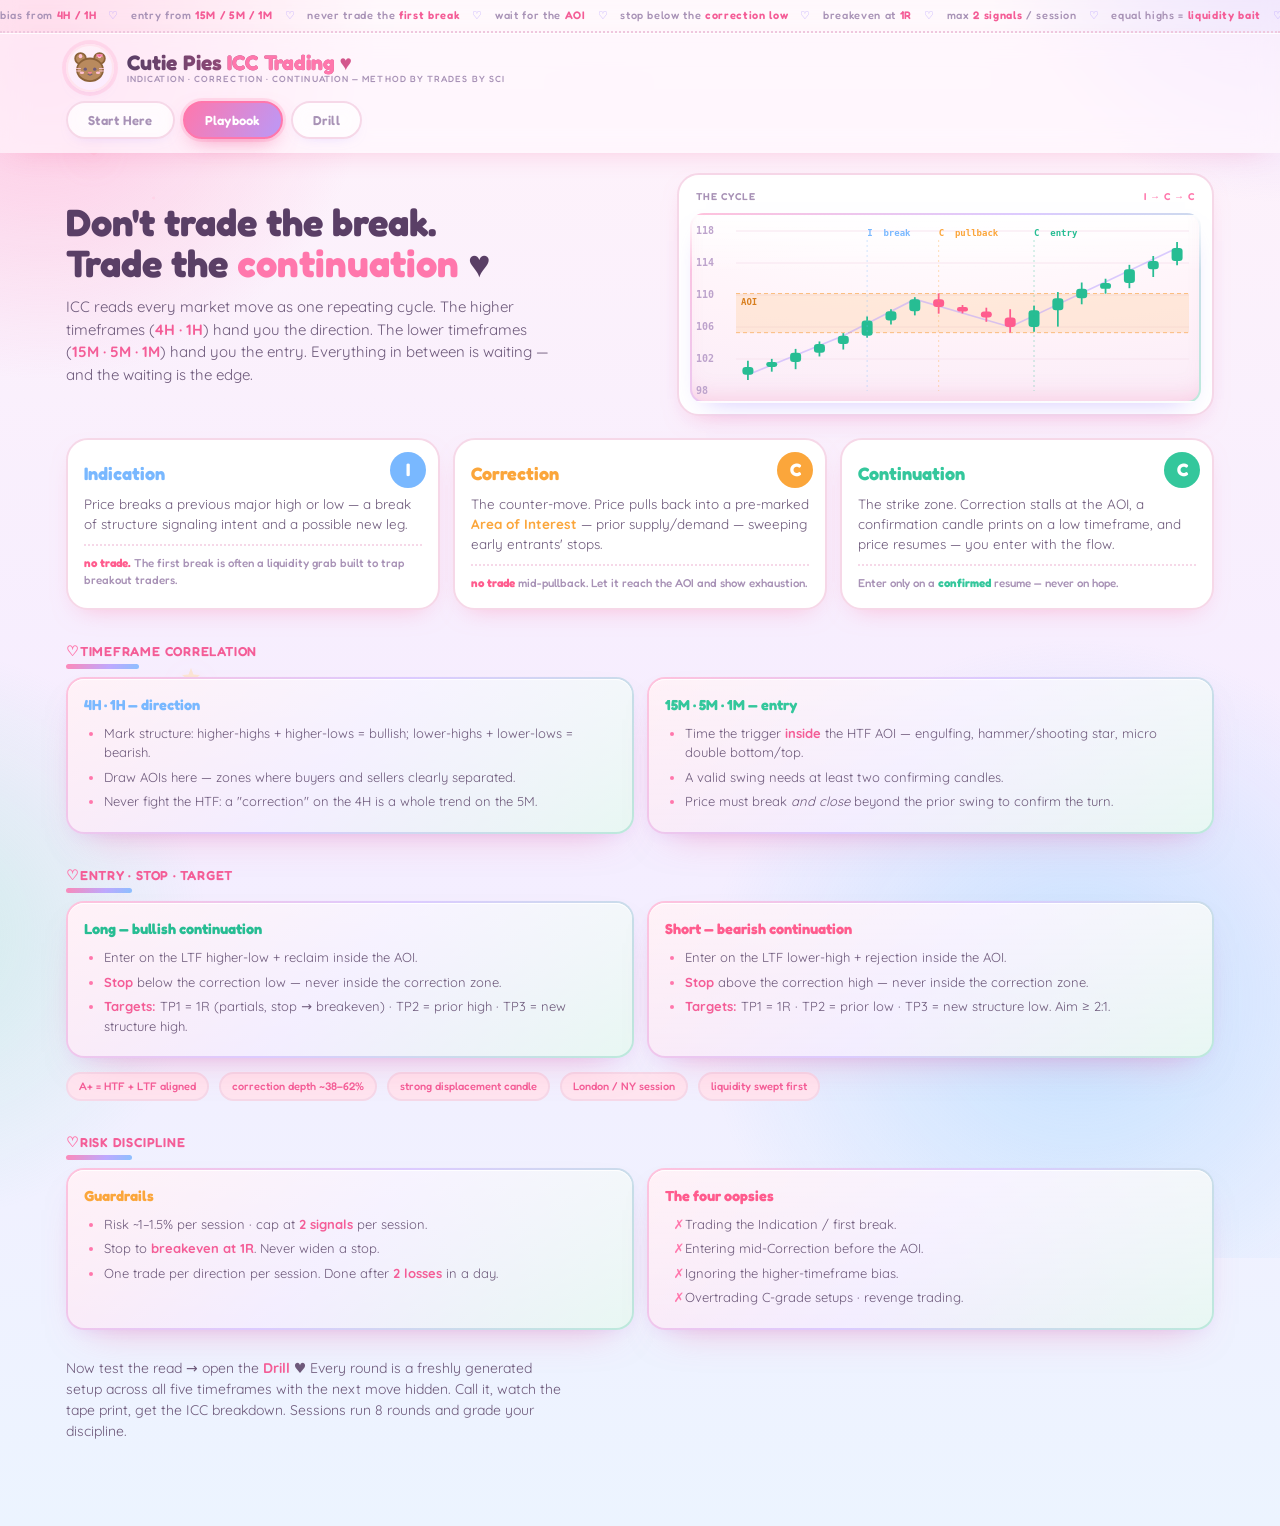
==== index.html @ 1b7bcd39 "Add Cutie Pies ICC Trading interactive guide Standalone single-page ICC (Indication / Correction / C" ====
<!DOCTYPE html>
<html lang="en">
<head>
<meta charset="UTF-8" />
<meta name="viewport" content="width=device-width, initial-scale=1.0, viewport-fit=cover" />
<title>Cutie Pies ICC Trading &hearts; Indication &middot; Correction &middot; Continuation</title>
<link rel="preconnect" href="https://fonts.googleapis.com">
<link rel="preconnect" href="https://fonts.gstatic.com" crossorigin>
<link href="https://fonts.googleapis.com/css2?family=Fredoka:wght@400;500;600;700&family=Quicksand:wght@400;500;600;700&display=swap" rel="stylesheet">
<style>
  :root{
    --pink:#FF77AC; --pink-deep:#F45D97; --pink-soft:#FFE4EF;
    --lav:#B49CFF; --lav-soft:#EDE7FF;
    --mint:#34C79C; --mint-soft:#DDF6EE;
    --sky:#79B8FF; --sky-soft:#E2F0FF;
    --lemon:#FFD45E;
    --bull:#27BD93; --bull-soft:#DCF6EE;
    --bear:#FF5C8E; --bear-soft:#FFE1EC;
    --amber:#FBA63B;
    --head:#5A3F66; --ink:#6E5A7B; --muted:#A892B6; --faint:#D9C7E4;
    --card:#FFFFFF; --line:#F6D8E8; --line-2:#EFC9DF;
    --bg:#FFF4F9;
    --shadow:0 10px 26px -14px rgba(255,120,170,.55);
    --shadow-sm:0 5px 14px -10px rgba(180,156,255,.6);
  }
  *{box-sizing:border-box;-webkit-tap-highlight-color:transparent}
  html,body{margin:0;padding:0}
  body{
    font-family:"Quicksand",system-ui,sans-serif;line-height:1.5;color:var(--ink);
    -webkit-font-smoothing:antialiased;padding-bottom:env(safe-area-inset-bottom);
    background:
      radial-gradient(1100px 600px at 12% -8%, #FFE7F2 0%, transparent 55%),
      radial-gradient(900px 540px at 95% 4%, #ECE6FF 0%, transparent 52%),
      linear-gradient(180deg,#FFF6FB 0%, #FBF2FF 100%);
    background-attachment:fixed;min-height:100vh;
  }
  .disp{font-family:"Fredoka","Quicksand",sans-serif}

  /* floating cute background bits */
  .deco{position:fixed;inset:0;pointer-events:none;z-index:0;overflow:hidden}
  .deco svg{position:absolute;opacity:.5}

  /* ============ TICKER ============ */
  .ticker{overflow:hidden;border-bottom:2px dotted var(--line-2);background:rgba(255,255,255,.55);
    font-family:"Fredoka";font-weight:500;font-size:11px;letter-spacing:.06em;color:var(--muted);
    white-space:nowrap;position:relative;z-index:5}
  .ticker .reel{display:inline-block;padding:7px 0;animation:reel 40s linear infinite}
  .ticker b{color:var(--pink-deep);font-weight:600}
  .ticker i{font-style:normal;color:var(--lav);margin:0 12px}
  @keyframes reel{from{transform:translateX(0)}to{transform:translateX(-50%)}}

  /* ============ HEADER ============ */
  header{position:sticky;top:0;z-index:30;background:rgba(255,250,253,.86);backdrop-filter:blur(10px);border-bottom:2px solid var(--line)}
  .bar{display:flex;align-items:center;gap:13px;padding:11px 16px 9px;max-width:1180px;margin:0 auto}
  .mark{width:48px;height:48px;flex:0 0 auto;border-radius:50%;background:linear-gradient(160deg,#FFF1F7,#FBEBFF);
    border:2px solid var(--pink-soft);display:grid;place-items:center;box-shadow:var(--shadow-sm)}
  .mark svg{width:38px;height:38px;display:block}
  .brand{line-height:1.06;min-width:0}
  .brand .name{font-family:"Fredoka";font-weight:700;font-size:21px;letter-spacing:.005em;white-space:nowrap;color:var(--head)}
  .brand .name span{color:var(--pink)}
  .brand .sub{font-family:"Fredoka";font-weight:500;font-size:9px;letter-spacing:.12em;color:var(--muted);text-transform:uppercase}
  .spacer{flex:1}
  .stats{display:flex;gap:7px}
  .stats[hidden]{display:none}
  .stat{border:2px solid var(--line);background:#fff;border-radius:14px;padding:5px 11px;text-align:center;min-width:52px;box-shadow:var(--shadow-sm)}
  .stat .v{font-family:"Fredoka";font-weight:700;font-size:15px;line-height:1.05;color:var(--head)}
  .stat .l{font-family:"Fredoka";font-weight:500;font-size:8px;letter-spacing:.12em;color:var(--muted);text-transform:uppercase}
  .stat.acc .v{color:var(--mint)} .stat.streak .v{color:var(--pink)}

  .tabs{display:flex;gap:8px;padding:0 16px 12px;max-width:1180px;margin:0 auto;position:relative;z-index:5}
  .tab{font-family:"Fredoka";font-weight:600;font-size:13px;letter-spacing:.02em;color:var(--muted);
    background:#fff;border:2px solid var(--line);padding:9px 20px;border-radius:999px;cursor:pointer;transition:.15s;box-shadow:var(--shadow-sm)}
  .tab[aria-selected="true"]{color:#fff;background:linear-gradient(160deg,var(--pink),var(--pink-deep));border-color:var(--pink);box-shadow:var(--shadow)}
  .tab:hover:not([aria-selected="true"]){border-color:var(--pink);color:var(--pink-deep);transform:translateY(-1px)}

  main{max-width:1180px;margin:0 auto;padding:20px 16px 70px;position:relative;z-index:5}
  .view[hidden]{display:none}

  /* ============ PLAYBOOK ============ */
  .hero{display:grid;grid-template-columns:1.05fr .95fr;gap:18px;align-items:center;margin-bottom:8px}
  .hero h1{font-family:"Fredoka";font-weight:700;font-size:clamp(25px,4.4vw,38px);line-height:1.08;margin:0 0 12px;color:var(--head)}
  .hero h1 em{font-style:normal;color:var(--pink)}
  .hero p{margin:0;font-size:15px;color:var(--ink);max-width:54ch}
  .hero p b{color:var(--pink-deep);font-weight:700}
  .schx{background:#fff;border:2px solid var(--line);border-radius:22px;padding:11px;box-shadow:var(--shadow)}
  .schx .cap{font-family:"Fredoka";font-weight:600;font-size:10px;letter-spacing:.1em;color:var(--muted);text-transform:uppercase;padding:3px 6px 9px;display:flex;justify-content:space-between}
  .schx .cap span:last-child{color:var(--pink)}
  #schemaCanvas{width:100%;height:190px;display:block;border-radius:14px}

  .phasegrid{display:grid;grid-template-columns:repeat(3,1fr);gap:13px;margin:22px 0}
  .pcard{background:#fff;border:2px solid var(--line);border-radius:22px;padding:18px 16px 15px;position:relative;box-shadow:var(--shadow);overflow:hidden}
  .pcard .bub{position:absolute;right:12px;top:12px;width:36px;height:36px;border-radius:50%;display:grid;place-items:center;font-family:"Fredoka";font-weight:700;font-size:18px;color:#fff}
  .pcard.i .bub{background:var(--sky)} .pcard.c .bub{background:var(--amber)} .pcard.k .bub{background:var(--mint)}
  .pcard h3{font-family:"Fredoka";font-weight:700;margin:2px 0 7px;font-size:18px}
  .pcard.i h3{color:var(--sky)} .pcard.c h3{color:var(--amber)} .pcard.k h3{color:var(--mint)}
  .pcard p{margin:0;font-size:13.5px}
  .pcard .no{margin-top:10px;font-family:"Fredoka";font-weight:500;font-size:11.5px;color:var(--muted);border-top:2px dotted var(--line);padding-top:9px}
  .pcard .no b{color:var(--bear);font-weight:700}

  section.block{margin:28px 0}
  section.block>h2{font-family:"Fredoka";font-weight:600;font-size:13px;letter-spacing:.06em;text-transform:uppercase;color:var(--pink-deep);margin:0 0 13px;display:flex;align-items:center;gap:11px}
  section.block>h2::before{content:"\2661";color:var(--pink);font-size:14px}
  section.block>h2::after{content:"";flex:1;height:2px;background:repeating-linear-gradient(90deg,var(--line) 0 7px,transparent 7px 13px)}
  .grid2{display:grid;grid-template-columns:1fr 1fr;gap:13px}
  .rule{background:#fff;border:2px solid var(--line);border-radius:18px;padding:15px 16px;box-shadow:var(--shadow-sm)}
  .rule h4{margin:0 0 8px;font-size:14.5px;font-family:"Fredoka";font-weight:700}
  .rule ul{margin:0;padding-left:20px}
  .rule li{font-size:13px;margin:5px 0}
  .rule li::marker{color:var(--pink)}
  .rule li b{color:var(--pink-deep);font-weight:700}
  .rule.bull h4{color:var(--bull)} .rule.bear h4{color:var(--bear)}
  .rule.miss li::marker{content:"\2717 "}
  .pill{display:inline-block;font-family:"Fredoka";font-weight:500;font-size:11px;padding:4px 11px;border-radius:999px;border:2px solid var(--line);background:var(--pink-soft);color:var(--pink-deep);margin:4px 6px 0 0}
  .gocta{margin-top:8px;font-size:14px;color:var(--ink);max-width:62ch}
  .gocta b{color:var(--pink-deep);font-weight:700}

  /* ============ DRILL ============ */
  .drillhead{display:flex;flex-wrap:wrap;align-items:flex-end;gap:8px 18px;margin-bottom:13px}
  .drillhead .qn{font-family:"Fredoka";font-weight:500;font-size:11px;letter-spacing:.08em;color:var(--muted)}
  .drillhead .qn b{color:var(--pink);font-weight:700}
  .drillhead h2{font-family:"Fredoka";font-weight:700;font-size:23px;margin:3px 0 0;color:var(--head)}
  .drillhead .inst{font-size:13.5px;color:var(--ink);max-width:62ch}

  .focuswrap{background:#fff;border:2px solid var(--line);border-radius:22px;padding:11px 11px 7px;position:relative;box-shadow:var(--shadow)}
  .focusbar{display:flex;align-items:center;gap:10px;padding:2px 6px 9px}
  .focusbar .tf{font-family:"Fredoka";font-weight:700;font-size:16px;color:var(--pink)}
  .focusbar .role{font-family:"Fredoka";font-weight:500;font-size:10px;letter-spacing:.08em;color:var(--muted);text-transform:uppercase}
  .focusbar .legend{margin-left:auto;display:flex;gap:12px;font-family:"Fredoka";font-weight:500;font-size:10px;color:var(--muted)}
  .focusbar .legend span{display:inline-flex;align-items:center;gap:5px}
  .swatch{width:10px;height:10px;border-radius:50%}
  canvas{display:block;width:100%;border-radius:14px;touch-action:manipulation}
  #focusCanvas{height:310px}

  .tfstrip{display:flex;gap:9px;margin:13px 0 4px;overflow-x:auto;padding-bottom:6px;-webkit-overflow-scrolling:touch}
  .thumb{flex:0 0 auto;width:148px;background:#fff;border:2px solid var(--line);border-radius:16px;padding:8px;cursor:pointer;transition:.15s;box-shadow:var(--shadow-sm)}
  .thumb[aria-current="true"]{border-color:var(--pink);box-shadow:var(--shadow);transform:translateY(-2px)}
  .thumb .tlab{display:flex;justify-content:space-between;align-items:baseline;margin-bottom:5px}
  .thumb .tlab .t{font-family:"Fredoka";font-weight:700;font-size:12px}
  .thumb .tlab .r{font-family:"Fredoka";font-weight:500;font-size:8.5px;letter-spacing:.06em;color:var(--muted);text-transform:uppercase}
  .thumb canvas{height:66px;border-radius:10px}
  .thumb.htf .t{color:var(--sky)} .thumb.ltf .t{color:var(--mint)} .thumb.entry .t{color:var(--pink)}

  .ask{margin-top:17px;text-align:center}
  .ask .q{font-family:"Fredoka";font-weight:700;font-size:17px;margin-bottom:12px;color:var(--head)}
  .choices{display:grid;grid-template-columns:repeat(3,1fr);gap:11px;max-width:580px;margin:0 auto}
  .choice{font-family:"Fredoka";font-weight:700;font-size:16px;letter-spacing:.01em;
    padding:16px 8px 13px;border-radius:20px;cursor:pointer;border:2.5px solid var(--line);background:#fff;color:var(--head);transition:.15s;box-shadow:var(--shadow-sm)}
  .choice .sub{display:block;font-family:"Fredoka";font-weight:500;font-size:9.5px;letter-spacing:.04em;color:var(--muted);margin-top:5px;text-transform:uppercase}
  .choice[data-k="buy"]:hover{border-color:var(--bull);color:var(--bull);transform:translateY(-2px)}
  .choice[data-k="sell"]:hover{border-color:var(--bear);color:var(--bear);transform:translateY(-2px)}
  .choice[data-k="wait"]:hover{border-color:var(--lav);color:var(--lav);transform:translateY(-2px)}
  .choice:disabled{cursor:default;opacity:.55;transform:none;box-shadow:none}
  .choice.correct{border-color:var(--bull);background:var(--bull-soft);color:var(--bull);opacity:1}
  .choice.wrong{border-color:var(--bear);background:var(--bear-soft);color:var(--bear);opacity:1}

  /* ============ REVEAL ============ */
  .reveal{margin-top:17px;border:2px solid var(--line);border-radius:22px;overflow:hidden;background:#fff;box-shadow:var(--shadow)}
  .reveal[hidden]{display:none}
  .verdict{display:flex;align-items:center;gap:11px;padding:14px 17px;border-bottom:2px dotted var(--line)}
  .verdict .dot{font-size:18px;line-height:1}
  .verdict.win{background:var(--bull-soft)} .verdict.lose{background:var(--bear-soft)}
  .verdict .vt{font-family:"Fredoka";font-weight:700;font-size:16px;color:var(--head)}
  .verdict.win .vt{color:#1c8f6e} .verdict.lose .vt{color:var(--bear)}
  .verdict .vt small{font-family:"Quicksand";font-weight:600;font-size:11px;color:var(--muted);margin-left:8px}
  .breakdown{padding:15px 17px}
  .phases{display:grid;grid-template-columns:repeat(3,1fr);gap:11px;margin-bottom:13px}
  .ph{background:var(--bg);border:2px solid var(--line);border-radius:16px;padding:12px 13px}
  .ph .h{font-family:"Fredoka";font-weight:600;font-size:10px;letter-spacing:.08em;text-transform:uppercase;margin-bottom:5px}
  .ph.i{background:var(--sky-soft)} .ph.i .h{color:var(--sky)}
  .ph.c{background:#FFF3DF} .ph.c .h{color:var(--amber)}
  .ph.k{background:var(--mint-soft)} .ph.k .h{color:var(--mint)}
  .ph p{margin:0;font-size:12.5px;color:var(--ink)}
  .trade{display:flex;flex-wrap:wrap;gap:8px;margin-bottom:13px}
  .chip{font-family:"Fredoka";font-weight:600;font-size:11.5px;border:2px solid var(--line);border-radius:999px;padding:6px 12px;background:#fff}
  .chip .l{color:var(--muted);margin-right:7px;font-weight:500}
  .chip.buy{border-color:var(--bull);color:var(--bull)} .chip.sell{border-color:var(--bear);color:var(--bear)} .chip.wait{border-color:var(--lav);color:var(--lav)}
  .lesson{background:linear-gradient(160deg,var(--pink-soft),var(--lav-soft));border:2px solid var(--line);border-radius:16px;padding:13px 15px;font-size:13.5px;color:var(--ink)}
  .lesson b{color:var(--pink-deep);font-weight:700}
  .nav{display:flex;justify-content:space-between;align-items:center;gap:10px;padding:14px 17px;border-top:2px dotted var(--line)}
  .nav .prog{font-family:"Fredoka";font-weight:500;font-size:11.5px;color:var(--muted)}
  .btn{font-family:"Fredoka";font-weight:700;font-size:14.5px;border-radius:999px;padding:12px 24px;cursor:pointer;border:2px solid var(--pink);background:linear-gradient(160deg,var(--pink),var(--pink-deep));color:#fff;transition:.15s;box-shadow:var(--shadow)}
  .btn:hover{filter:brightness(1.05);transform:translateY(-1px)}

  /* results */
  .grade{display:flex;align-items:center;gap:18px;padding:8px 0 14px}
  .grade .g{font-family:"Fredoka";font-weight:700;font-size:58px;line-height:1;color:var(--pink);width:96px;height:96px;border-radius:28px;display:grid;place-items:center;background:linear-gradient(160deg,var(--pink-soft),var(--lav-soft));border:3px solid var(--line);flex:0 0 auto}
  .grade .gd{font-size:13.5px;color:var(--ink);max-width:52ch}
  .faults{display:grid;grid-template-columns:repeat(3,1fr);gap:11px;margin-bottom:13px}
  .fault{background:var(--bg);border:2px solid var(--line);border-radius:16px;padding:12px;text-align:center}
  .fault .n{font-family:"Fredoka";font-weight:700;font-size:22px}
  .fault .t{font-family:"Fredoka";font-weight:500;font-size:9px;letter-spacing:.06em;color:var(--muted);text-transform:uppercase;margin-top:3px}
  .fault.trap .n{color:var(--bear)} .fault.hes .n{color:var(--amber)} .fault.side .n{color:var(--sky)}

  .disclaimer{margin-top:28px;font-size:11px;color:var(--muted);line-height:1.65;border-top:2px dotted var(--line);padding-top:15px}
  .disclaimer b{color:var(--pink-deep)}

  @media (max-width:780px){
    .hero{grid-template-columns:1fr}
    .phasegrid,.grid2,.phases{grid-template-columns:1fr}
    .faults{grid-template-columns:repeat(3,1fr)}
    #focusCanvas{height:250px}
    .brand .name{font-size:18px}
    .mark{width:42px;height:42px}.mark svg{width:32px;height:32px}
  }
  @media (prefers-reduced-motion:reduce){*{transition:none!important;animation:none!important}}

  /* ===================== BEGINNER GUIDE (added — additive only) ===================== */
  .bg-intro{font-size:15px;color:var(--ink);max-width:62ch;margin:0 0 14px}
  .bg-intro b{color:var(--pink-deep);font-weight:700}
  .bg-anat{background:#fff;border:2px solid var(--line);border-radius:22px;padding:16px;box-shadow:var(--shadow);display:grid;grid-template-columns:190px 1fr;gap:18px;align-items:center}
  .bg-anat svg{width:100%;max-width:190px;height:auto;display:block}
  .bg-anat .lg p{margin:0 0 9px;font-size:13.5px;color:var(--ink)}
  .bg-anat .lg p b{color:var(--pink-deep);font-weight:700}
  .bg-key{display:flex;flex-wrap:wrap;gap:10px;margin-top:4px}
  .bg-key span{display:inline-flex;align-items:center;gap:7px;font-family:"Fredoka",sans-serif;font-weight:500;font-size:12px;color:var(--ink);background:var(--bg);border:2px solid var(--line);border-radius:999px;padding:5px 12px}
  .bg-key i{width:13px;height:13px;border-radius:4px;display:inline-block}
  .bg-demos{display:grid;grid-template-columns:1fr 1fr;gap:13px}
  .bg-demo{background:#fff;border:2px solid var(--line);border-radius:22px;padding:15px;box-shadow:var(--shadow);display:flex;flex-direction:column}
  .bg-demo .dt{font-family:"Fredoka",sans-serif;font-weight:700;font-size:15px;color:var(--head);margin:0 0 4px;display:flex;align-items:center;gap:9px}
  .bg-demo .dt .tagnum{font-family:"Fredoka",sans-serif;font-weight:700;font-size:11px;color:#fff;background:var(--lav);border-radius:999px;padding:3px 11px;letter-spacing:.02em}
  .bg-demo .dd{font-size:12.5px;color:var(--muted);margin:0 0 11px}
  .bg-demo canvas{height:172px;border-radius:14px}
  #bgAoiCanvas{height:320px}
  .bg-btn.on{border-color:var(--pink);background:linear-gradient(160deg,var(--pink),var(--pink-deep));color:#fff}
  .bg-readout{display:flex;align-items:center;justify-content:center;gap:8px;margin:11px 0 2px;min-height:26px;font-family:"Fredoka",sans-serif;font-weight:700;font-size:14px;text-align:center}
  .bg-readout.bull{color:var(--bull)} .bg-readout.bear{color:var(--bear)} .bg-readout.neutral{color:var(--muted)}
  .bg-controls{display:flex;gap:9px;justify-content:center;flex-wrap:wrap;margin-top:auto;padding-top:11px}
  .bg-btn{font-family:"Fredoka",sans-serif;font-weight:700;font-size:13px;border-radius:999px;padding:10px 16px;cursor:pointer;border:2px solid var(--line);background:#fff;color:var(--head);transition:.15s;box-shadow:var(--shadow-sm)}
  .bg-btn:hover{transform:translateY(-1px)}
  .bg-btn.bull{border-color:var(--bull);color:var(--bull)} .bg-btn.bull:hover{background:var(--bull-soft)}
  .bg-btn.bear{border-color:var(--bear);color:var(--bear)} .bg-btn.bear:hover{background:var(--bear-soft)}
  .bg-btn.ghost{border-color:var(--lav);color:var(--lav)} .bg-btn.ghost:hover{background:var(--lav-soft)}
  .bg-fb{text-align:center;font-family:"Fredoka",sans-serif;font-weight:600;font-size:12.5px;min-height:18px;margin-top:9px;color:var(--muted)}
  .bg-fb.ok{color:var(--bull)} .bg-fb.no{color:var(--bear)}
  .bg-quizscore{font-family:"Fredoka",sans-serif;font-weight:700;font-size:12px;color:var(--pink-deep);text-align:center;margin-top:4px}
  @media (max-width:780px){
    .bg-anat{grid-template-columns:1fr}
    .bg-anat svg{margin:0 auto}
    .bg-demos,.bg-gloss,.bg-screen{grid-template-columns:1fr}
  }

  /* ----- dropdown visuals for sections 6 & 7 (added) ----- */
  .bg-droplist{display:flex;flex-direction:column;gap:10px}
  .bg-glossgrid{display:grid;grid-template-columns:1fr 1fr;gap:10px;align-items:start}
  .bg-drop{background:#fff;border:2px solid var(--line);border-radius:16px;box-shadow:var(--shadow-sm);overflow:hidden}
  .bg-drop summary{list-style:none;cursor:pointer;padding:12px 14px;display:flex;align-items:center;gap:9px;font-family:"Fredoka",sans-serif;font-weight:700;font-size:13.5px;color:var(--head)}
  .bg-drop summary::-webkit-details-marker{display:none}
  .bg-drop summary .ic{font-size:16px;line-height:1}
  .bg-drop summary::after{content:"\2304";margin-left:auto;color:var(--pink);font-size:19px;line-height:1;font-weight:700;transition:transform .2s}
  .bg-drop[open] summary::after{transform:rotate(180deg)}
  .bg-drop summary:hover{color:var(--pink-deep)}
  .bg-drop .vis{padding:2px 14px 14px;border-top:2px dotted var(--line)}
  .bg-drop .vis svg{width:100%;max-width:330px;height:auto;display:block;margin:12px auto 9px}
  .bg-drop .vis p{margin:0;font-size:12.5px;color:var(--ink);text-align:center}
  @media (max-width:780px){.bg-glossgrid{grid-template-columns:1fr}}
  @media (max-width:540px){.brand .name{font-size:15px}}

  /* ----- hold-or-break + indicators + best badges (added) ----- */
  .bg-best{font-family:"Fredoka",sans-serif;font-weight:600;font-size:11px;color:var(--muted);text-align:center;margin-top:3px}
  .bg-best b{color:var(--pink-deep)}
  .bg-btn.hold{border-color:var(--bull);color:var(--bull)} .bg-btn.hold:hover{background:var(--bull-soft)}
  .bg-btn.brk{border-color:var(--bear);color:var(--bear)} .bg-btn.brk:hover{background:var(--bear-soft)}
  #bgHbCanvas{height:300px}
  .bg-ind{display:grid;grid-template-columns:1fr 1fr;gap:12px}
  .bg-indcard{background:#fff;border:2px solid var(--line);border-radius:18px;padding:14px;box-shadow:var(--shadow-sm)}
  .bg-indcard h4{margin:0 0 2px;font-family:"Fredoka",sans-serif;font-weight:700;font-size:15px}
  .bg-indcard svg{width:100%;max-width:340px;height:auto;display:block;margin:8px auto}
  .bg-indcard p{margin:0;font-size:12.5px;color:var(--ink)}
  .bg-indcard p b{color:var(--pink-deep)}
  .bg-note{background:linear-gradient(160deg,var(--amber-soft),#FFF3DF);border:2px solid var(--line);border-radius:14px;padding:11px 14px;font-size:13px;color:var(--ink);margin-top:12px}
  .bg-note b{color:var(--amber)}
  @media (max-width:780px){ .bg-ind{grid-template-columns:1fr} }

  /* ----- trade journal (added) ----- */
  .bg-journal{margin-top:8px}
  .jr-form{background:#fff;border:2px solid var(--line);border-radius:18px;padding:14px;box-shadow:var(--shadow-sm)}
  .jr-row{display:flex;gap:11px;flex-wrap:wrap;align-items:flex-end;margin-bottom:10px}
  .jr-form label,.jr-field{font-family:"Fredoka",sans-serif;font-weight:600;font-size:11.5px;color:var(--muted);display:flex;flex-direction:column;gap:4px}
  .jr-lbl{font-family:"Fredoka",sans-serif;font-weight:600;font-size:11.5px;color:var(--muted)}
  .jr-form input,.jr-form select,.jr-form textarea{font-family:"Quicksand",sans-serif;font-weight:600;font-size:13px;color:var(--ink);background:var(--pink-soft);border:2px solid var(--line);border-radius:10px;padding:7px 9px;outline:none}
  .jr-form input:focus,.jr-form select:focus,.jr-form textarea:focus{border-color:var(--pink)}
  .jr-form input[type=date]{min-width:135px}
  .jr-form textarea{width:100%;resize:vertical;box-sizing:border-box;min-height:42px}
  .jr-seg{display:inline-flex;gap:6px}
  .jr-seg button{font-family:"Fredoka",sans-serif;font-weight:600;font-size:12px;border:2px solid var(--line);background:#fff;color:var(--muted);border-radius:10px;padding:7px 11px;cursor:pointer}
  .jr-seg button.on{border-color:var(--pink);background:linear-gradient(160deg,var(--pink),var(--pink-deep));color:#fff}
  .jr-actions{display:flex;align-items:center;gap:13px;flex-wrap:wrap}
  .jr-summary{font-family:"Fredoka",sans-serif;font-weight:600;font-size:12px;color:var(--muted)}
  .jr-list{margin-top:12px;display:flex;flex-direction:column;gap:8px}
  .jr-empty{font-size:13px;color:var(--muted);text-align:center;padding:16px;background:var(--pink-soft);border-radius:12px}
  .jr-card{background:#fff;border:2px solid var(--line);border-radius:14px;padding:10px 12px;box-shadow:var(--shadow-sm)}
  .jr-head{display:flex;align-items:center;gap:7px;flex-wrap:wrap}
  .jr-asset{font-family:"Fredoka",sans-serif;font-weight:700;font-size:14px;color:var(--ink)}
  .jr-tag{font-family:"Fredoka",sans-serif;font-weight:700;font-size:10.5px;padding:2px 9px;border-radius:999px}
  .jr-tag.long{background:var(--bull-soft);color:#1c8f6e} .jr-tag.short{background:var(--bear-soft);color:#c43b66}
  .jr-tag.grade{background:var(--lav-soft);color:#6b54b0}
  .jr-tag.win{background:var(--bull-soft);color:#1c8f6e} .jr-tag.loss{background:var(--bear-soft);color:#c43b66} .jr-tag.be{background:#EEE7F5;color:#7d6aa3}
  .jr-date{margin-left:auto;font-size:11px;color:var(--muted);font-family:"Fredoka",sans-serif;font-weight:600}
  .jr-del{border:none;background:transparent;color:#C9B6D6;font-size:13px;cursor:pointer;padding:2px 5px;border-radius:6px;line-height:1}
  .jr-del:hover{color:var(--bear);background:var(--bear-soft)}
  .jr-notes{margin-top:7px;font-size:12.5px;color:var(--ink);white-space:pre-wrap;line-height:1.5}
  @media (max-width:560px){ .jr-date{margin-left:0} }

  /* ----- jump-nav + advanced group (added) ----- */
  #view-basics section.block{scroll-margin-top:78px}
  .bg-toc{position:sticky;top:8px;z-index:6;display:flex;gap:6px;overflow-x:auto;padding:8px;margin:4px 0 14px;background:rgba(255,248,252,0.92);backdrop-filter:blur(6px);border:2px solid var(--line);border-radius:14px;box-shadow:var(--shadow-sm);scrollbar-width:thin}
  .bg-toc a{flex:0 0 auto;font-family:"Fredoka",sans-serif;font-weight:600;font-size:11.5px;color:var(--muted);text-decoration:none;background:#fff;border:2px solid var(--line);border-radius:999px;padding:5px 11px;max-width:170px;white-space:nowrap;overflow:hidden;text-overflow:ellipsis}
  .bg-toc a:hover{border-color:var(--pink);color:var(--pink-deep)}
  .bg-adv{margin-top:14px;border:2px solid var(--line);border-radius:20px;background:linear-gradient(160deg,#FBF3FF,#FFF6FB);box-shadow:var(--shadow-sm);overflow:hidden}
  .bg-adv>summary{cursor:pointer;list-style:none;display:flex;align-items:center;gap:9px;flex-wrap:wrap;padding:14px 16px;font-family:"Fredoka",sans-serif;font-weight:700;font-size:14px;color:var(--head)}
  .bg-adv>summary::-webkit-details-marker{display:none}
  .bg-adv>summary::after{content:"\25BE";margin-left:auto;color:var(--muted);transition:transform .2s}
  .bg-adv[open]>summary::after{transform:rotate(180deg)}
  .advtag{font-size:10px;letter-spacing:.08em;background:linear-gradient(160deg,var(--lav),#9A7CF0);color:#fff;border-radius:999px;padding:3px 9px}
  .advhint{font-weight:500;font-size:11px;color:var(--muted)}
  .bg-adv>section.block{margin:0 12px 12px}

  /* ============================================================
     REVAMP · "candy sky terminal" — living aurora + frosted glass
     ============================================================ */
  :root{
    --grad-candy:linear-gradient(135deg,#FFC2DC 0%,#DCCBFF 48%,#BCE9DB 100%);
    --grad-hot:linear-gradient(120deg,#FF77AC,#B49CFF 60%,#79B8FF);
    --depth-pink:0 5px 0 -1px #E86BA0;
    --depth-lav:0 4px 0 -1px #E4D6F2;
  }
  html{background:linear-gradient(180deg,#FFF3FA 0%,#F5EDFF 52%,#ECF4FF 100%);min-height:100%}
  body{background:transparent}
  /* the aurora — slow, alive, behind everything */
  body::before{content:"";position:fixed;inset:-28vmax;z-index:-1;pointer-events:none;
    background:
      radial-gradient(42vmax 42vmax at 20% 25%, rgba(255,150,196,.50), transparent 62%),
      radial-gradient(38vmax 38vmax at 82% 16%, rgba(180,156,255,.46), transparent 62%),
      radial-gradient(46vmax 44vmax at 72% 84%, rgba(133,206,255,.42), transparent 64%),
      radial-gradient(36vmax 36vmax at 14% 80%, rgba(146,233,201,.36), transparent 62%);
    animation:aurora 48s ease-in-out infinite alternate}
  @keyframes aurora{
    0%{transform:translate(0,0) rotate(0deg) scale(1)}
    50%{transform:translate(3.5%,-2.5%) rotate(5deg) scale(1.07)}
    100%{transform:translate(-3.5%,2.5%) rotate(-4deg) scale(1.03)}}
  /* twinkling sugar-stars */
  body::after{content:"";position:fixed;inset:0;z-index:-1;pointer-events:none;opacity:.7;
    background:
      radial-gradient(3px 3px at 12% 22%, #FFD1E6 40%, transparent 60%),
      radial-gradient(2px 2px at 78% 14%, #D9CBFF 40%, transparent 60%),
      radial-gradient(3px 3px at 88% 66%, #BDEAF5 40%, transparent 60%),
      radial-gradient(2px 2px at 30% 76%, #FFE3B8 40%, transparent 60%),
      radial-gradient(2px 2px at 55% 38%, #FFC7DE 40%, transparent 60%),
      radial-gradient(3px 3px at 66% 90%, #CBEEDD 40%, transparent 60%);
    animation:twinkle 7s ease-in-out infinite alternate}
  @keyframes twinkle{from{opacity:.35}to{opacity:.85}}
  .deco svg{opacity:.6;filter:drop-shadow(0 8px 16px rgba(255,140,190,.35));animation:decoFloat 13s ease-in-out infinite}
  .deco svg:nth-of-type(2n){animation-duration:17s;animation-delay:-6s}
  .deco svg:nth-of-type(3n){animation-duration:22s;animation-delay:-11s}
  @keyframes decoFloat{0%,100%{transform:translateY(0) rotate(0deg)}50%{transform:translateY(-18px) rotate(5deg)}}

  /* header: floating glass bar + shine-swept brand + bobbing mascot */
  header{background:rgba(255,249,253,.66);backdrop-filter:blur(14px) saturate(1.3);
    border-bottom:2px solid transparent;
    box-shadow:0 1px 0 rgba(255,255,255,.85) inset, 0 10px 30px -18px rgba(244,93,151,.45)}
  .brand .name{background:linear-gradient(90deg,var(--head) 0%,var(--pink-deep) 32%,var(--lav) 55%,var(--head) 78%);
    background-size:230% 100%;-webkit-background-clip:text;background-clip:text;color:transparent;
    animation:shine 8s linear infinite}
  @keyframes shine{from{background-position:0% 0}to{background-position:230% 0}}
  .mark{animation:bob 3.8s ease-in-out infinite;box-shadow:0 0 0 4px rgba(255,180,213,.35),var(--shadow-sm)}
  .mark:hover{animation:wiggle .6s ease-in-out}
  @keyframes bob{0%,100%{transform:translateY(0)}50%{transform:translateY(-4px)}}
  @keyframes wiggle{0%,100%{transform:rotate(0)}25%{transform:rotate(-7deg)}75%{transform:rotate(7deg)}}
  .ticker{background:rgba(255,255,255,.42);backdrop-filter:blur(8px)}

  /* tabs: glass dock, glowing active pill */
  .tab{background:rgba(255,255,255,.6);backdrop-filter:blur(8px)}
  .tab[aria-selected="true"]{background:var(--grad-hot);background-size:200% 100%;
    animation:tabflow 6s ease-in-out infinite alternate;
    box-shadow:0 8px 22px -8px rgba(244,93,151,.7),0 0 0 3px rgba(255,197,222,.5)}
  @keyframes tabflow{from{background-position:0% 0}to{background-position:100% 0}}

  /* frosted-glass cards with gradient hairline borders */
  .bg-demo,.bg-drop,.bg-indcard,.jr-form,.jr-card,.bg-toc,.bg-adv,.rule{
    border:2px solid transparent;
    background:linear-gradient(rgba(255,255,255,.78),rgba(255,255,255,.66)) padding-box,var(--grad-candy) border-box;
    backdrop-filter:blur(12px) saturate(1.25);
    box-shadow:0 18px 40px -24px rgba(244,93,151,.5),0 6px 18px -12px rgba(180,156,255,.5),inset 0 1px 0 rgba(255,255,255,.9)}
  .bg-demo{transition:transform .25s,box-shadow .25s}
  .bg-demo:hover{transform:translateY(-3px);box-shadow:0 26px 52px -26px rgba(244,93,151,.6),0 10px 24px -14px rgba(180,156,255,.6),inset 0 1px 0 rgba(255,255,255,.95)}
  .bg-drop[open]{box-shadow:0 20px 44px -24px rgba(180,156,255,.65),inset 0 1px 0 rgba(255,255,255,.95)}
  .bg-adv{background:linear-gradient(rgba(252,246,255,.8),rgba(255,246,251,.7)) padding-box,linear-gradient(135deg,#CBB4FF,#FFB9D9) border-box}
  .bg-note{backdrop-filter:blur(8px)}

  /* chart canvases: glass console screens */
  canvas{border:2px solid transparent;border-radius:16px;
    background:
      linear-gradient(180deg,rgba(255,255,255,.95),rgba(255,255,255,0) 30%),
      radial-gradient(130% 100% at 50% 0%,#FFFEFF 0%,#FFF3F9 60%,#FBEDF8 100%) padding-box,
      var(--grad-candy) border-box;
    box-shadow:inset 0 -16px 28px -20px rgba(244,93,151,.35),0 12px 26px -16px rgba(180,156,255,.7)}

  /* candy 3-D buttons */
  .btn{box-shadow:var(--depth-pink),0 12px 22px -10px rgba(244,93,151,.6),inset 0 2px 0 rgba(255,255,255,.55);
    transition:transform .12s,box-shadow .12s,filter .15s}
  .btn:active{transform:translateY(4px);box-shadow:0 1px 0 -1px #E86BA0,0 4px 10px -6px rgba(244,93,151,.5),inset 0 2px 0 rgba(255,255,255,.55)}
  .bg-btn,.jr-seg button{background:linear-gradient(rgba(255,255,255,.92),rgba(255,255,255,.82)) padding-box,var(--grad-candy) border-box;
    border:2px solid transparent;
    box-shadow:var(--depth-lav),0 8px 16px -10px rgba(180,156,255,.55),inset 0 1px 0 rgba(255,255,255,.9);
    transition:transform .12s,box-shadow .12s,filter .15s}
  .bg-btn:hover,.jr-seg button:hover{transform:translateY(-1px);filter:saturate(1.15)}
  .bg-btn:active,.jr-seg button:active{transform:translateY(3px);box-shadow:0 1px 0 -1px #E4D6F2,inset 0 1px 0 rgba(255,255,255,.9)}
  .bg-btn.on,.jr-seg button.on{background:var(--grad-hot);background-size:180% 100%;border-color:transparent;color:#fff;
    box-shadow:0 5px 0 -1px #D4528B,0 10px 20px -10px rgba(244,93,151,.75)}

  /* live badge pulse on drill tags */
  .tagnum{background:var(--grad-hot);background-size:200% 100%;color:#fff;animation:tabflow 5s ease-in-out infinite alternate}
  .tagnum::before{content:"";display:inline-block;width:6px;height:6px;border-radius:50%;background:#fff;margin-right:6px;
    vertical-align:1px;animation:pulse 1.6s ease-in-out infinite}
  @keyframes pulse{0%,100%{opacity:1;transform:scale(1)}50%{opacity:.45;transform:scale(.72)}}

  /* feedback: pop + sparkle on correct, shake on miss */
  .bg-fb.ok{animation:pop .5s cubic-bezier(.2,1.5,.4,1)}
  .bg-fb.ok::after{content:" ✨"}
  .bg-fb.no{animation:shake .4s ease-in-out}
  @keyframes pop{0%{transform:scale(.86)}60%{transform:scale(1.05)}100%{transform:scale(1)}}
  @keyframes shake{0%,100%{transform:translateX(0)}25%{transform:translateX(-5px)}75%{transform:translateX(5px)}}

  /* section headings: candy underline */
  section.block>h2{position:relative;display:inline-block;padding-bottom:3px}
  section.block>h2::after{content:"";position:absolute;left:0;bottom:-5px;height:5px;width:38%;min-width:66px;
    border-radius:99px;background:var(--grad-hot);opacity:.85}

  /* candy scrollbars + focus ring */
  ::-webkit-scrollbar{height:8px;width:10px}
  ::-webkit-scrollbar-track{background:transparent}
  ::-webkit-scrollbar-thumb{background:linear-gradient(180deg,#FFB4D3,#C9B4F5);border-radius:99px;border:2px solid #FFF4F9}
  :focus-visible{outline:3px solid var(--sky);outline-offset:2px;border-radius:8px}

  /* respect reduced motion */
  @media (prefers-reduced-motion:reduce){
    body::before,body::after,.deco svg,.mark,.brand .name,.tab[aria-selected="true"],.tagnum,.tagnum::before,.bg-demo{animation:none !important;transition:none !important}
    .bg-demo:hover{transform:none}
  }
</style>
</head>
<body>

<div class="deco" aria-hidden="true">
  <svg style="left:6%;top:14%" width="34" height="34" viewBox="0 0 24 24"><path d="M12 21s-7-4.5-9.3-9C1 8.5 2.5 5 6 5c2 0 3.2 1.2 4 2.3C10.8 6.2 12 5 14 5c3.5 0 5 3.5 3.3 7C19 16.5 12 21 12 21z" fill="#FFC2D9"/></svg>
  <svg style="left:88%;top:22%" width="26" height="26" viewBox="0 0 24 24"><path d="M12 2l2.5 6.5L21 9l-5 4 1.7 7L12 16.5 6.3 20 8 13 3 9l6.5-.5z" fill="#D7C7FF"/></svg>
  <svg style="left:80%;top:62%" width="30" height="30" viewBox="0 0 24 24"><path d="M12 21s-7-4.5-9.3-9C1 8.5 2.5 5 6 5c2 0 3.2 1.2 4 2.3C10.8 6.2 12 5 14 5c3.5 0 5 3.5 3.3 7C19 16.5 12 21 12 21z" fill="#C9EAD9"/></svg>
  <svg style="left:14%;top:74%" width="24" height="24" viewBox="0 0 24 24"><path d="M12 2l2.5 6.5L21 9l-5 4 1.7 7L12 16.5 6.3 20 8 13 3 9l6.5-.5z" fill="#FFE0B8"/></svg>
  <svg style="left:46%;top:8%" width="20" height="20" viewBox="0 0 24 24"><circle cx="12" cy="12" r="5" fill="#FFD7E8"/></svg>
</div>

<div class="ticker" aria-hidden="true"><div class="reel" id="reel"></div></div>

<header>
  <div class="bar">
    <div class="mark">
      <!-- original kawaii cat mascot (not a trademarked character) -->
      <svg viewBox="0 0 64 64" aria-hidden="true">
        <circle cx="16" cy="16" r="9" fill="#B98A5E" stroke="#8C6239" stroke-width="3"/>
        <circle cx="48" cy="16" r="9" fill="#B98A5E" stroke="#8C6239" stroke-width="3"/>
        <ellipse cx="16" cy="12" rx="3" ry="3.4" fill="#FFC2D6"/>
        <ellipse cx="48" cy="12" rx="3" ry="3.4" fill="#FFC2D6"/>
        <ellipse cx="32" cy="35" rx="22" ry="19" fill="#B98A5E" stroke="#8C6239" stroke-width="3"/>
        <circle cx="24" cy="34" r="2.8" fill="#6E5A7B"/>
        <circle cx="40" cy="34" r="2.8" fill="#6E5A7B"/>
        <ellipse cx="18.5" cy="40" rx="3.6" ry="2.3" fill="#FFC2D6"/>
        <ellipse cx="45.5" cy="40" rx="3.6" ry="2.3" fill="#FFC2D6"/>
        <path d="M30 39.5q2 1.8 4 0" fill="none" stroke="#FF7AA8" stroke-width="2" stroke-linecap="round"/>
        <path d="M28.5 42.5q3.5 3 7 0" fill="none" stroke="#6E5A7B" stroke-width="1.7" stroke-linecap="round"/>
        <path d="M9 33h7M9 37h7M48 33h7M48 37h7" stroke="#FFCBDD" stroke-width="1.6" stroke-linecap="round"/>
        <!-- little bow on right ear -->
        <path d="M48 11 l5 -3 v6 z M48 11 l-5 -3 v6 z" fill="#FF8FB8"/>
        <circle cx="48" cy="11" r="2.1" fill="#F45D97"/>
      </svg>
    </div>
    <div class="brand">
      <div class="name disp">Cutie Pies <span>ICC Trading</span> &hearts;</div>
      <div class="sub">Indication &middot; Correction &middot; Continuation &mdash; method by Trades by Sci</div>
    </div>
    <div class="spacer"></div>
    <div class="stats" id="stats" hidden>
      <div class="stat acc"><div class="v" id="stAcc">&mdash;</div><div class="l">acc</div></div>
      <div class="stat"><div class="v" id="stHits">0/0</div><div class="l">hits</div></div>
      <div class="stat streak"><div class="v" id="stStreak">0</div><div class="l">streak</div></div>
    </div>
  </div>
  <div class="tabs" role="tablist">
    <button class="tab" role="tab" aria-selected="false" data-view="basics">Start Here</button>
    <button class="tab" role="tab" aria-selected="true" data-view="playbook">Playbook</button>
    <button class="tab" role="tab" aria-selected="false" data-view="drill">Drill</button>
  </div>
</header>

<main>
  <!-- ================= PLAYBOOK ================= -->
  <section class="view" id="view-playbook">
    <div class="hero">
      <div>
        <h1 class="disp">Don't trade the break.<br>Trade the <em>continuation</em> &hearts;</h1>
        <p>ICC reads every market move as one repeating cycle. The higher timeframes (<b>4H &middot; 1H</b>) hand you the direction. The lower timeframes (<b>15M &middot; 5M &middot; 1M</b>) hand you the entry. Everything in between is waiting &mdash; and the waiting is the edge.</p>
      </div>
      <div class="schx">
        <div class="cap"><span>the cycle</span><span>I &rarr; C &rarr; C</span></div>
        <canvas id="schemaCanvas"></canvas>
      </div>
    </div>

    <div class="phasegrid">
      <div class="pcard i">
        <div class="bub disp">I</div>
        <h3 class="disp">Indication</h3>
        <p>Price breaks a previous major high or low &mdash; a break of structure signaling intent and a possible new leg.</p>
        <div class="no"><b>no trade.</b> The first break is often a liquidity grab built to trap breakout traders.</div>
      </div>
      <div class="pcard c">
        <div class="bub disp">C</div>
        <h3 class="disp">Correction</h3>
        <p>The counter-move. Price pulls back into a pre-marked <b style="color:var(--amber)">Area of Interest</b> &mdash; prior supply/demand &mdash; sweeping early entrants' stops.</p>
        <div class="no"><b>no trade</b> mid-pullback. Let it reach the AOI and show exhaustion.</div>
      </div>
      <div class="pcard k">
        <div class="bub disp">C</div>
        <h3 class="disp">Continuation</h3>
        <p>The strike zone. Correction stalls at the AOI, a confirmation candle prints on a low timeframe, and price resumes &mdash; you enter with the flow.</p>
        <div class="no">Enter only on a <b style="color:var(--mint)">confirmed</b> resume &mdash; never on hope.</div>
      </div>
    </div>

    <section class="block">
      <h2>Timeframe correlation</h2>
      <div class="grid2">
        <div class="rule">
          <h4 style="color:var(--sky)">4H &middot; 1H &mdash; direction</h4>
          <ul>
            <li>Mark structure: higher-highs + higher-lows = bullish; lower-highs + lower-lows = bearish.</li>
            <li>Draw AOIs here &mdash; zones where buyers and sellers clearly separated.</li>
            <li>Never fight the HTF: a "correction" on the 4H is a whole trend on the 5M.</li>
          </ul>
        </div>
        <div class="rule">
          <h4 style="color:var(--mint)">15M &middot; 5M &middot; 1M &mdash; entry</h4>
          <ul>
            <li>Time the trigger <b>inside</b> the HTF AOI &mdash; engulfing, hammer/shooting star, micro double bottom/top.</li>
            <li>A valid swing needs at least two confirming candles.</li>
            <li>Price must break <i>and close</i> beyond the prior swing to confirm the turn.</li>
          </ul>
        </div>
      </div>
    </section>

    <section class="block">
      <h2>Entry &middot; Stop &middot; Target</h2>
      <div class="grid2">
        <div class="rule bull">
          <h4>Long &mdash; bullish continuation</h4>
          <ul>
            <li>Enter on the LTF higher-low + reclaim inside the AOI.</li>
            <li><b>Stop</b> below the correction low &mdash; never inside the correction zone.</li>
            <li><b>Targets:</b> TP1 = 1R (partials, stop &rarr; breakeven) &middot; TP2 = prior high &middot; TP3 = new structure high.</li>
          </ul>
        </div>
        <div class="rule bear">
          <h4>Short &mdash; bearish continuation</h4>
          <ul>
            <li>Enter on the LTF lower-high + rejection inside the AOI.</li>
            <li><b>Stop</b> above the correction high &mdash; never inside the correction zone.</li>
            <li><b>Targets:</b> TP1 = 1R &middot; TP2 = prior low &middot; TP3 = new structure low. Aim &ge; 2:1.</li>
          </ul>
        </div>
      </div>
      <div style="margin-top:10px">
        <span class="pill">A+ = HTF + LTF aligned</span>
        <span class="pill">correction depth ~38&ndash;62%</span>
        <span class="pill">strong displacement candle</span>
        <span class="pill">London / NY session</span>
        <span class="pill">liquidity swept first</span>
      </div>
    </section>

    <section class="block">
      <h2>Risk discipline</h2>
      <div class="grid2">
        <div class="rule">
          <h4 style="color:var(--amber)">Guardrails</h4>
          <ul>
            <li>Risk ~1&ndash;1.5% per session &middot; cap at <b>2 signals</b> per session.</li>
            <li>Stop to <b>breakeven at 1R</b>. Never widen a stop.</li>
            <li>One trade per direction per session. Done after <b>2 losses</b> in a day.</li>
          </ul>
        </div>
        <div class="rule miss">
          <h4 style="color:var(--bear)">The four oopsies</h4>
          <ul>
            <li>Trading the Indication / first break.</li>
            <li>Entering mid-Correction before the AOI.</li>
            <li>Ignoring the higher-timeframe bias.</li>
            <li>Overtrading C-grade setups &middot; revenge trading.</li>
          </ul>
        </div>
      </div>
    </section>

    <p class="gocta">Now test the read &rarr; open the <b>Drill</b> &hearts; Every round is a freshly generated setup across all five timeframes with the next move hidden. Call it, watch the tape print, get the ICC breakdown. Sessions run 8 rounds and grade your discipline.</p>
  </section>

  <!-- ================= DRILL ================= -->
  <section class="view" id="view-drill" hidden>
    <div class="drillhead">
      <div>
        <div class="qn">ROUND <b id="qNum">1</b> / <span id="qTotal">8</span> &middot; SESSION <span id="sessNum">1</span></div>
        <h2 class="disp" id="qTitle">&mdash;</h2>
      </div>
      <div class="inst" id="qInst"></div>
    </div>

    <div class="focuswrap">
      <div class="focusbar">
        <span class="tf" id="focusTf">15M</span>
        <span class="role" id="focusRole">entry</span>
        <span class="legend">
          <span><i class="swatch" style="background:var(--amber)"></i>AOI</span>
          <span><i class="swatch" style="background:var(--bull)"></i>up</span>
          <span><i class="swatch" style="background:var(--bear)"></i>down</span>
        </span>
      </div>
      <canvas id="focusCanvas"></canvas>
    </div>

    <div class="tfstrip" id="tfStrip"></div>

    <div class="ask" id="askBlock">
      <div class="q disp">Read the structure &mdash; which ICC pattern is this? &hearts;</div>
      <div style="font-size:12px;color:var(--muted);margin:-4px 0 12px">A chart-reading exercise &mdash; name the pattern you see, not a trade to take.</div>
      <div class="choices">
        <button class="choice disp" data-k="buy">BULLISH<span class="sub">continuation higher</span></button>
        <button class="choice disp" data-k="wait">UNCLEAR<span class="sub">no clean pattern</span></button>
        <button class="choice disp" data-k="sell">BEARISH<span class="sub">continuation lower</span></button>
      </div>
    </div>

    <div class="reveal" id="reveal" hidden>
      <div class="verdict" id="verdict"><span class="dot" id="verdictDot">&hearts;</span><span class="vt" id="verdictText"></span></div>
      <div class="breakdown" id="breakdownStd">
        <div class="phases">
          <div class="ph i"><div class="h">Indication</div><p id="phI"></p></div>
          <div class="ph c"><div class="h">Correction</div><p id="phC"></p></div>
          <div class="ph k"><div class="h">Continuation</div><p id="phK"></p></div>
        </div>
        <div class="trade" id="tradePlan"></div>
        <div class="lesson" id="lesson"></div>
      </div>
      <div class="breakdown" id="breakdownRes" hidden>
        <div class="grade"><div class="g disp" id="gradeLetter">A+</div><div class="gd" id="gradeDesc"></div></div>
        <div class="faults">
          <div class="fault trap"><div class="n" id="fTrap">0</div><div class="t">misread a no-setup</div></div>
          <div class="fault hes"><div class="n" id="fHes">0</div><div class="t">missed a clean pattern</div></div>
          <div class="fault side"><div class="n" id="fSide">0</div><div class="t">wrong direction</div></div>
        </div>
        <div class="lesson" id="gradeLesson"></div>
      </div>
      <div class="nav">
        <span class="prog" id="navProg"></span>
        <button class="btn" id="nextBtn">Next round &rarr;</button>
      </div>
    </div>

    <p class="disclaimer">
      <b>Educational tool &mdash; not financial advice.</b> Charts are procedurally generated to demonstrate ICC structure; they are not market data. Independent study aid summarizing the publicly described ICC framework &mdash; not affiliated with or endorsed by Trades by Sci, Sanrio, or any character owner. The mascot and decorations are original art. This is a chart-reading exercise for learning structure &mdash; it does not provide trading signals, buy/sell calls, or advice, and nothing here should be used to make trading decisions. Markets are probabilistic; no pattern guarantees an outcome.
    </p>
  </section>
  <!-- ================= START HERE (beginner guide — added) ================= -->
  <section class="view" id="view-basics" hidden>
    <div class="drillhead">
      <div>
        <div class="qn">FOR BRAND-NEW TRADERS &hearts;</div>
        <h2 class="disp">What am I even looking at?</h2>
      </div>
      <div class="inst">No experience needed. This page explains every shape and color on the screen, then lets you practice the one skill everything else is built on: reading the <b>bias</b>.</div>
    </div>

    <p class="bg-intro">A price chart is just a picture of a fight between buyers and sellers over time. Each little shape is one round of that fight. Once you can read a single shape &mdash; and which way the crowd is leaning &mdash; the rest of the method clicks into place. Let's start with the shape.</p>

    <nav class="bg-toc" id="bgToc" aria-label="Guide sections"></nav>

    <section class="block">
      <h2>1 &middot; The candle</h2>
      <div class="bg-anat">
        <svg viewBox="0 0 210 220" role="img" aria-label="Candlestick anatomy diagram">
          <line x1="130" y1="24" x2="130" y2="196" stroke="#27BD93" stroke-width="3.5" stroke-linecap="round"/>
          <rect x="112" y="78" width="36" height="74" rx="7" fill="#27BD93"/>
          <g stroke="#C9A9D6" stroke-width="1" stroke-dasharray="2 3">
            <line x1="62" y1="24" x2="128" y2="24"/>
            <line x1="62" y1="196" x2="128" y2="196"/>
            <line x1="62" y1="78" x2="112" y2="78"/>
            <line x1="62" y1="152" x2="112" y2="152"/>
            <line x1="150" y1="115" x2="182" y2="115"/>
            <line x1="132" y1="50" x2="182" y2="50"/>
          </g>
          <g font-family="Fredoka, sans-serif" font-size="11" font-weight="600" fill="#5A3F66" text-anchor="end">
            <text x="58" y="28">high</text>
            <text x="58" y="200">low</text>
            <text x="58" y="82">close</text>
            <text x="58" y="156">open</text>
          </g>
          <g font-family="Fredoka, sans-serif" font-size="11" font-weight="600" fill="#5A3F66">
            <text x="186" y="119">body</text>
            <text x="186" y="54">wick</text>
          </g>
        </svg>
        <div class="lg">
          <p>Every candle is <b>one slice of time</b>. The fat part is the <b>body</b> &mdash; the gap between where price <b>opened</b> and <b>closed</b> in that slice. The thin threads are <b>wicks</b>, marking the <b>highest</b> and <b>lowest</b> price reached before it settled.</p>
          <p>Color tells you who won the slice:</p>
          <div class="bg-key">
            <span><i style="background:#27BD93"></i>Up &mdash; closed higher than it opened</span>
            <span><i style="background:#FF5C8E"></i>Down &mdash; closed lower than it opened</span>
          </div>
        </div>
      </div>
    </section>

    <section class="block">
      <h2>2 &middot; Timeframes &mdash; zoom levels</h2>
      <div class="grid2">
        <div class="rule">
          <h4 style="color:var(--sky)">Each candle = a chunk of time</h4>
          <ul>
            <li><b>4H</b> &mdash; one candle is 4 hours. The big picture.</li>
            <li><b>1H</b> &mdash; one candle is 1 hour.</li>
            <li><b>15M</b> &mdash; one candle is 15 minutes.</li>
            <li><b>5M / 1M</b> &mdash; fine detail, down to one minute per candle.</li>
          </ul>
        </div>
        <div class="rule">
          <h4 style="color:var(--mint)">The golden rule</h4>
          <ul>
            <li><b>Direction comes from the big timeframes</b> (4H, 1H). They tell you which way the river is flowing.</li>
            <li><b>Entry comes from the small ones</b> (15M, 5M, 1M). They tell you the exact moment to step in.</li>
            <li>Same market, different zoom &mdash; like a map vs. street view.</li>
          </ul>
        </div>
      </div>
    </section>

    <section class="block">
      <h2>3 &middot; Bias &mdash; which way is the crowd leaning?</h2>
      <p class="bg-intro"><b>Bias</b> is the single most important read in trading: is the market climbing, or falling? The trick is to watch the <b>peaks and valleys</b>. Climbing peaks &amp; climbing valleys = up. Sinking peaks &amp; sinking valleys = down. Practice it with both tools below &mdash; one shows you, one tests you.</p>
      <div class="bg-demos">
        <div class="bg-demo">
          <div class="dt disp"><span class="tagnum">TOOL 1</span> Spot the bias</div>
          <div class="dd">Tap a button to see a clean example. The blue line traces the peaks &amp; valleys so you can see the staircase.</div>
          <canvas id="bgBiasCanvas"></canvas>
          <div class="bg-readout neutral" id="bgBiasReadout">tap below to see an example &hearts;</div>
          <div class="bg-controls">
            <button class="bg-btn bull" id="bgBiasBull">Show bullish</button>
            <button class="bg-btn bear" id="bgBiasBear">Show bearish</button>
            <button class="bg-btn ghost" id="bgBiasNew">Shuffle</button>
          </div>
        </div>
        <div class="bg-demo">
          <div class="dt disp"><span class="tagnum">TOOL 2</span> Quick bias check</div>
          <div class="dd">Now you call it. Three tiers &mdash; <b>clean</b>, <b>choppy</b>, then a zoomed-out <b>real pattern</b>. Hit <b>15 in a row</b> to unlock the next, more hectic chart. The trend is always there &mdash; you just have to zoom out past the noise to see it.</div>
          <div class="bg-controls" id="bgBiasTiers" style="margin:2px 0 10px;padding-top:0">
            <button class="bg-btn on" data-tier="1">Tier 1</button>
            <button class="bg-btn" data-tier="2">Tier 2</button>
            <button class="bg-btn" data-tier="3">Tier 3</button>
          </div>
          <canvas id="bgQuizCanvas"></canvas>
          <div class="bg-fb" id="bgQuizFb">which way is this market leaning?</div>
          <div class="bg-quizscore" id="bgQuizScore">0 / 0</div>
          <div class="bg-best" id="bgQuizBest">streak: <b>0</b> &middot; best <b>0</b> &middot; 15 to advance</div>
          <div class="bg-controls">
            <button class="bg-btn bull" id="bgQuizBull">Bullish &#9650;</button>
            <button class="bg-btn bear" id="bgQuizBear">Bearish &#9660;</button>
            <button class="bg-btn ghost" id="bgQuizNext">New chart</button>
          </div>
        </div>
      </div>
    </section>

    <section class="block">
      <h2>4 &middot; The gold band &amp; the blue line</h2>
      <div class="grid2">
        <div class="rule">
          <h4 style="color:var(--amber)">Gold band = Area of Interest (AOI)</h4>
          <ul>
            <li>A zone where price reacted strongly before &mdash; lots of buyers or sellers waiting.</li>
            <li>When price returns there, it often <b>bounces or stalls</b>. It's where the good setups live.</li>
            <li>Think of it as a doorway price has to pass through.</li>
          </ul>
        </div>
        <div class="rule">
          <h4 style="color:var(--lav)">Blue line = market structure</h4>
          <ul>
            <li>It connects the swing highs and lows so the <b>staircase</b> is easy to see.</li>
            <li>Up-staircase = bullish bias. Down-staircase = bearish bias.</li>
            <li>When the staircase suddenly breaks the other way, the bias may be flipping.</li>
          </ul>
        </div>
      </div>
    </section>

    <section class="block">
      <h2>5 &middot; The whole method in one breath</h2>
      <div class="lesson">
        <b>Indication</b> = the move that hints at a direction &mdash; not yet a pattern, often a trap. &nbsp;<b>Correction</b> = the pullback against that move &mdash; wait, it's still forming. &nbsp;<b>Continuation</b> = price resuming the original direction from the gold band &mdash; <i>this</i> is the completed pattern. Big timeframes set the direction; small timeframes show the detail. That's ICC.
      </div>
    </section>

    <section class="block">
      <h2>6 &middot; Reading the Drill screen</h2>
      <div class="bg-droplist">

        <details class="bg-drop">
          <summary><span class="ic">&#128444;&#65039;</span>The big chart</summary>
          <div class="vis">
            <svg viewBox="0 0 330 150" role="img" aria-label="Big focus chart with a timeframe label top-left">
              <rect x="6" y="6" width="318" height="138" rx="14" fill="#FFF8FB" stroke="#F6D8E8" stroke-width="2"/>
              <g stroke="#F7E4EF" stroke-width="1"><line x1="16" y1="46" x2="314" y2="46"/><line x1="16" y1="80" x2="314" y2="80"/><line x1="16" y1="114" x2="314" y2="114"/></g>
              <rect x="16" y="96" width="298" height="20" fill="#FBA63B" fill-opacity="0.16"/>
              <text x="22" y="109" font-family="Fredoka,sans-serif" font-size="8" font-weight="700" fill="#D6781E">AOI</text>
              <g stroke-linecap="round">
                <g stroke="#27BD93" fill="#27BD93"><line x1="60" y1="72" x2="60" y2="112" stroke-width="2"/><rect x="55.5" y="82" width="9" height="22" rx="3"/></g>
                <g stroke="#FF5C8E" fill="#FF5C8E"><line x1="92" y1="64" x2="92" y2="104" stroke-width="2"/><rect x="87.5" y="74" width="9" height="22" rx="3"/></g>
                <g stroke="#27BD93" fill="#27BD93"><line x1="124" y1="58" x2="124" y2="98" stroke-width="2"/><rect x="119.5" y="66" width="9" height="24" rx="3"/></g>
                <g stroke="#FF5C8E" fill="#FF5C8E"><line x1="156" y1="76" x2="156" y2="118" stroke-width="2"/><rect x="151.5" y="88" width="9" height="22" rx="3"/></g>
                <g stroke="#27BD93" fill="#27BD93"><line x1="188" y1="62" x2="188" y2="106" stroke-width="2"/><rect x="183.5" y="74" width="9" height="24" rx="3"/></g>
                <g stroke="#27BD93" fill="#27BD93"><line x1="220" y1="46" x2="220" y2="88" stroke-width="2"/><rect x="215.5" y="54" width="9" height="26" rx="3"/></g>
                <g stroke="#27BD93" fill="#27BD93"><line x1="252" y1="38" x2="252" y2="76" stroke-width="2"/><rect x="247.5" y="44" width="9" height="24" rx="3"/></g>
              </g>
              <rect x="16" y="14" width="46" height="20" rx="10" fill="#FF77AC"/>
              <text x="39" y="28" text-anchor="middle" font-family="Fredoka,sans-serif" font-size="10" font-weight="700" fill="#fff">15M</text>
            </svg>
            <p>The timeframe you're judging right now. Its name (e.g. 15M) sits top-left.</p>
          </div>
        </details>

        <details class="bg-drop">
          <summary><span class="ic">&#127902;&#65039;</span>The strip below</summary>
          <div class="vis">
            <svg viewBox="0 0 330 116" role="img" aria-label="A strip of five mini timeframe charts, the middle one highlighted">
              <g font-family="Fredoka,sans-serif" font-size="9" font-weight="700" text-anchor="middle">
                <!-- 4H -->
                <text x="38" y="14" fill="#79B8FF">4H</text>
                <rect x="12" y="20" width="52" height="78" rx="9" fill="#fff" stroke="#EFC9DF" stroke-width="2"/>
                <g stroke-linecap="round"><g stroke="#27BD93" fill="#27BD93"><line x1="28" y1="58" x2="28" y2="84" stroke-width="2"/><rect x="24.5" y="64" width="7" height="14" rx="2"/></g><g stroke="#FF5C8E" fill="#FF5C8E"><line x1="44" y1="48" x2="44" y2="74" stroke-width="2"/><rect x="40.5" y="54" width="7" height="13" rx="2"/></g></g>
                <!-- 1H -->
                <text x="102" y="14" fill="#79B8FF">1H</text>
                <rect x="76" y="20" width="52" height="78" rx="9" fill="#fff" stroke="#EFC9DF" stroke-width="2"/>
                <g stroke-linecap="round"><g stroke="#27BD93" fill="#27BD93"><line x1="92" y1="60" x2="92" y2="86" stroke-width="2"/><rect x="88.5" y="66" width="7" height="14" rx="2"/></g><g stroke="#27BD93" fill="#27BD93"><line x1="108" y1="46" x2="108" y2="72" stroke-width="2"/><rect x="104.5" y="52" width="7" height="14" rx="2"/></g></g>
                <!-- 15M highlighted -->
                <text x="166" y="14" fill="#FF77AC">15M</text>
                <rect x="140" y="20" width="52" height="78" rx="9" fill="#FFF1F7" stroke="#FF77AC" stroke-width="3"/>
                <g stroke-linecap="round"><g stroke="#FF5C8E" fill="#FF5C8E"><line x1="156" y1="50" x2="156" y2="78" stroke-width="2"/><rect x="152.5" y="58" width="7" height="14" rx="2"/></g><g stroke="#27BD93" fill="#27BD93"><line x1="172" y1="44" x2="172" y2="72" stroke-width="2"/><rect x="168.5" y="50" width="7" height="15" rx="2"/></g></g>
                <!-- 5M -->
                <text x="230" y="14" fill="#27BD93">5M</text>
                <rect x="204" y="20" width="52" height="78" rx="9" fill="#fff" stroke="#EFC9DF" stroke-width="2"/>
                <g stroke-linecap="round"><g stroke="#27BD93" fill="#27BD93"><line x1="220" y1="58" x2="220" y2="84" stroke-width="2"/><rect x="216.5" y="64" width="7" height="14" rx="2"/></g><g stroke="#27BD93" fill="#27BD93"><line x1="236" y1="48" x2="236" y2="74" stroke-width="2"/><rect x="232.5" y="54" width="7" height="14" rx="2"/></g></g>
                <!-- 1M -->
                <text x="294" y="14" fill="#27BD93">1M</text>
                <rect x="268" y="20" width="52" height="78" rx="9" fill="#fff" stroke="#EFC9DF" stroke-width="2"/>
                <g stroke-linecap="round"><g stroke="#FF5C8E" fill="#FF5C8E"><line x1="284" y1="54" x2="284" y2="80" stroke-width="2"/><rect x="280.5" y="60" width="7" height="13" rx="2"/></g><g stroke="#27BD93" fill="#27BD93"><line x1="300" y1="46" x2="300" y2="72" stroke-width="2"/><rect x="296.5" y="52" width="7" height="14" rx="2"/></g></g>
              </g>
              <text x="166" y="111" text-anchor="middle" font-family="Fredoka,sans-serif" font-size="8.5" font-weight="600" fill="#A892B6">tap any to enlarge &hearts;</text>
            </svg>
            <p>The same setup on all five timeframes. Tap any thumbnail to make it the big chart.</p>
          </div>
        </details>

        <details class="bg-drop">
          <summary><span class="ic">&#129703;</span>The shaded box</summary>
          <div class="vis">
            <svg viewBox="0 0 330 150" role="img" aria-label="Candles on the left and a shaded hidden future region on the right">
              <rect x="6" y="6" width="318" height="138" rx="14" fill="#FFF8FB" stroke="#F6D8E8" stroke-width="2"/>
              <g stroke-linecap="round">
                <g stroke="#27BD93" fill="#27BD93"><line x1="44" y1="70" x2="44" y2="110" stroke-width="2"/><rect x="39.5" y="80" width="9" height="22" rx="3"/></g>
                <g stroke="#FF5C8E" fill="#FF5C8E"><line x1="76" y1="62" x2="76" y2="102" stroke-width="2"/><rect x="71.5" y="72" width="9" height="22" rx="3"/></g>
                <g stroke="#27BD93" fill="#27BD93"><line x1="108" y1="56" x2="108" y2="96" stroke-width="2"/><rect x="103.5" y="64" width="9" height="24" rx="3"/></g>
                <g stroke="#FF5C8E" fill="#FF5C8E"><line x1="140" y1="74" x2="140" y2="114" stroke-width="2"/><rect x="135.5" y="84" width="9" height="22" rx="3"/></g>
                <g stroke="#27BD93" fill="#27BD93"><line x1="172" y1="64" x2="172" y2="104" stroke-width="2"/><rect x="167.5" y="74" width="9" height="22" rx="3"/></g>
              </g>
              <line x1="192" y1="14" x2="192" y2="136" stroke="#B49CFF" stroke-width="1.4" stroke-dasharray="5 4"/>
              <rect x="192" y="14" width="124" height="122" fill="#B49CFF" fill-opacity="0.12"/>
              <rect x="192" y="14" width="124" height="122" fill="url(#hatch)" />
              <defs><pattern id="hatch" width="9" height="9" patternUnits="userSpaceOnUse" patternTransform="rotate(45)"><line x1="0" y1="0" x2="0" y2="9" stroke="#B49CFF" stroke-opacity="0.25" stroke-width="2"/></pattern></defs>
              <text x="254" y="80" text-anchor="middle" font-family="Fredoka,sans-serif" font-size="13" font-weight="700" fill="#9B7CB8">next move? &hearts;</text>
            </svg>
            <p>That's the future, hidden. Your job: read where the pattern points &mdash; higher, lower, or unclear.</p>
          </div>
        </details>

      </div>
    </section>

    <section class="block">
      <h2>7 &middot; Tiny glossary</h2>
      <div class="bg-glossgrid">

        <details class="bg-drop">
          <summary><span class="ic">&#9878;&#65039;</span>Bias</summary>
          <div class="vis">
            <svg viewBox="0 0 330 108" role="img" aria-label="Bullish up-staircase versus bearish down-staircase">
              <polyline points="22,84 48,70 64,78 90,58 106,66 132,44" fill="none" stroke="#27BD93" stroke-width="3" stroke-linecap="round" stroke-linejoin="round"/>
              <path d="M132 44 l-2 10 l10 -3 z" fill="#27BD93"/>
              <text x="77" y="100" text-anchor="middle" font-family="Fredoka,sans-serif" font-size="9.5" font-weight="700" fill="#27BD93">bullish &#9650;</text>
              <line x1="165" y1="22" x2="165" y2="86" stroke="#EFC9DF" stroke-width="2" stroke-dasharray="3 3"/>
              <polyline points="198,30 224,44 240,36 266,56 282,48 308,64" fill="none" stroke="#FF5C8E" stroke-width="3" stroke-linecap="round" stroke-linejoin="round"/>
              <path d="M308 64 l-10 -2 l4 9 z" fill="#FF5C8E"/>
              <text x="253" y="100" text-anchor="middle" font-family="Fredoka,sans-serif" font-size="9.5" font-weight="700" fill="#FF5C8E">bearish &#9660;</text>
            </svg>
            <p>The market's leaning &mdash; bullish (up) or bearish (down).</p>
          </div>
        </details>

        <details class="bg-drop">
          <summary><span class="ic">&#127956;&#65039;</span>Swing high / low</summary>
          <div class="vis">
            <svg viewBox="0 0 330 108" role="img" aria-label="Zigzag with a swing high and swing low circled">
              <polyline points="20,72 70,34 120,68 170,32 220,70 270,38 312,58" fill="none" stroke="#B49CFF" stroke-width="3" stroke-linecap="round" stroke-linejoin="round"/>
              <circle cx="70" cy="34" r="7.5" fill="none" stroke="#27BD93" stroke-width="2.5"/>
              <text x="70" y="20" text-anchor="middle" font-family="Fredoka,sans-serif" font-size="9" font-weight="700" fill="#27BD93">swing high</text>
              <circle cx="120" cy="68" r="7.5" fill="none" stroke="#FF5C8E" stroke-width="2.5"/>
              <text x="120" y="92" text-anchor="middle" font-family="Fredoka,sans-serif" font-size="9" font-weight="700" fill="#FF5C8E">swing low</text>
            </svg>
            <p>A local peak or valley on the chart &mdash; the steps of the staircase.</p>
          </div>
        </details>

        <details class="bg-drop">
          <summary><span class="ic">&#128207;</span>Support / resistance</summary>
          <div class="vis">
            <svg viewBox="0 0 330 108" role="img" aria-label="Price bouncing between a support floor and a resistance ceiling">
              <line x1="22" y1="34" x2="308" y2="34" stroke="#FF5C8E" stroke-width="2" stroke-dasharray="6 4"/>
              <line x1="22" y1="82" x2="308" y2="82" stroke="#27BD93" stroke-width="2" stroke-dasharray="6 4"/>
              <polyline points="30,82 70,40 110,80 150,38 190,80 230,40 270,80 300,52" fill="none" stroke="#B49CFF" stroke-width="3" stroke-linecap="round" stroke-linejoin="round"/>
              <text x="26" y="27" font-family="Fredoka,sans-serif" font-size="9" font-weight="700" fill="#FF5C8E">resistance</text>
              <text x="26" y="99" font-family="Fredoka,sans-serif" font-size="9" font-weight="700" fill="#27BD93">support</text>
            </svg>
            <p>Price floors and ceilings where moves tend to pause or reverse.</p>
          </div>
        </details>

        <details class="bg-drop">
          <summary><span class="ic">&#128167;</span>Liquidity</summary>
          <div class="vis">
            <svg viewBox="0 0 330 108" role="img" aria-label="Equal highs with a pool of resting orders above">
              <line x1="50" y1="44" x2="280" y2="44" stroke="#A892B6" stroke-width="2" stroke-dasharray="5 4"/>
              <polyline points="50,86 90,44 130,72 170,72 210,44 250,86" fill="none" stroke="#B49CFF" stroke-width="3" stroke-linecap="round" stroke-linejoin="round"/>
              <g fill="#FF77AC"><circle cx="110" cy="30" r="3"/><circle cx="135" cy="27" r="3"/><circle cx="160" cy="30" r="3"/><circle cx="185" cy="27" r="3"/></g>
              <text x="222" y="26" text-anchor="middle" font-family="Fredoka,sans-serif" font-size="9" font-weight="700" fill="#FF77AC">resting orders</text>
            </svg>
            <p>Clusters of resting orders (and stop-losses) that price likes to hunt.</p>
          </div>
        </details>

        <details class="bg-drop">
          <summary><span class="ic">&#127907;</span>Sweep / stop hunt</summary>
          <div class="vis">
            <svg viewBox="0 0 330 108" role="img" aria-label="A candle sweeps above a level then reverses down">
              <line x1="30" y1="42" x2="300" y2="42" stroke="#A892B6" stroke-width="2" stroke-dasharray="5 4"/>
              <g stroke-linecap="round">
                <g stroke="#27BD93" fill="#27BD93"><line x1="70" y1="74" x2="70" y2="58" stroke-width="2"/><rect x="65.5" y="60" width="9" height="14" rx="3"/></g>
                <g stroke="#27BD93" fill="#27BD93"><line x1="102" y1="66" x2="102" y2="50" stroke-width="2"/><rect x="97.5" y="52" width="9" height="14" rx="3"/></g>
                <g stroke="#FF5C8E" fill="#FF5C8E"><line x1="136" y1="24" x2="136" y2="66" stroke-width="2"/><rect x="131.5" y="48" width="9" height="16" rx="3"/></g>
                <g stroke="#FF5C8E" fill="#FF5C8E"><line x1="170" y1="56" x2="170" y2="84" stroke-width="2"/><rect x="165.5" y="60" width="9" height="20" rx="3"/></g>
                <g stroke="#FF5C8E" fill="#FF5C8E"><line x1="204" y1="70" x2="204" y2="96" stroke-width="2"/><rect x="199.5" y="74" width="9" height="18" rx="3"/></g>
              </g>
              <path d="M136 30 q44 -16 72 34" fill="none" stroke="#9B7CB8" stroke-width="1.6" stroke-dasharray="3 3"/>
              <text x="256" y="40" text-anchor="middle" font-family="Fredoka,sans-serif" font-size="9" font-weight="700" fill="#9B7CB8">poke + reverse</text>
            </svg>
            <p>A quick poke past a level to grab those orders, then a reversal.</p>
          </div>
        </details>

        <details class="bg-drop">
          <summary><span class="ic">&#128640;</span>Displacement</summary>
          <div class="vis">
            <svg viewBox="0 0 330 108" role="img" aria-label="Several small candles then one large candle">
              <g stroke-linecap="round">
                <g stroke="#A892B6" fill="#A892B6"><line x1="64" y1="56" x2="64" y2="72" stroke-width="2"/><rect x="60" y="60" width="8" height="8" rx="2.5"/></g>
                <g stroke="#A892B6" fill="#A892B6"><line x1="96" y1="54" x2="96" y2="70" stroke-width="2"/><rect x="92" y="58" width="8" height="8" rx="2.5"/></g>
                <g stroke="#A892B6" fill="#A892B6"><line x1="128" y1="56" x2="128" y2="72" stroke-width="2"/><rect x="124" y="59" width="8" height="9" rx="2.5"/></g>
                <g stroke="#27BD93" fill="#27BD93"><line x1="184" y1="22" x2="184" y2="92" stroke-width="2.5"/><rect x="176" y="32" width="16" height="52" rx="4"/></g>
              </g>
              <text x="250" y="60" text-anchor="middle" font-family="Fredoka,sans-serif" font-size="9.5" font-weight="700" fill="#27BD93">big intent!</text>
            </svg>
            <p>A big, fast candle showing real intent behind a move.</p>
          </div>
        </details>

        <details class="bg-drop">
          <summary><span class="ic">&#128269;</span>HTF / LTF</summary>
          <div class="vis">
            <svg viewBox="0 0 330 116" role="img" aria-label="A 4H panel zoomed out beside a 1M panel zoomed in">
              <text x="68" y="15" text-anchor="middle" font-family="Fredoka,sans-serif" font-size="9" font-weight="700" fill="#79B8FF">4H &mdash; bias</text>
              <rect x="14" y="22" width="108" height="82" rx="10" fill="#fff" stroke="#EFC9DF" stroke-width="2"/>
              <g stroke-linecap="round">
                <g stroke="#27BD93" fill="#27BD93"><line x1="44" y1="72" x2="44" y2="96" stroke-width="2.5"/><rect x="39" y="78" width="10" height="14" rx="3"/></g>
                <g stroke="#FF5C8E" fill="#FF5C8E"><line x1="72" y1="58" x2="72" y2="84" stroke-width="2.5"/><rect x="67" y="64" width="10" height="14" rx="3"/></g>
                <g stroke="#27BD93" fill="#27BD93"><line x1="100" y1="42" x2="100" y2="70" stroke-width="2.5"/><rect x="95" y="48" width="10" height="16" rx="3"/></g>
              </g>
              <text x="166" y="60" text-anchor="middle" font-family="Fredoka,sans-serif" font-size="20" font-weight="700" fill="#B49CFF">&rarr;</text>
              <text x="166" y="78" text-anchor="middle" font-family="Fredoka,sans-serif" font-size="8" font-weight="600" fill="#A892B6">zoom in</text>
              <text x="262" y="15" text-anchor="middle" font-family="Fredoka,sans-serif" font-size="9" font-weight="700" fill="#27BD93">1M &mdash; entry</text>
              <rect x="208" y="22" width="108" height="82" rx="10" fill="#fff" stroke="#EFC9DF" stroke-width="2"/>
              <g stroke-linecap="round">
                <g stroke="#27BD93" fill="#27BD93"><line x1="226" y1="70" x2="226" y2="84" stroke-width="1.6"/><rect x="223.5" y="74" width="5" height="8" rx="1.5"/></g>
                <g stroke="#FF5C8E" fill="#FF5C8E"><line x1="242" y1="64" x2="242" y2="80" stroke-width="1.6"/><rect x="239.5" y="68" width="5" height="8" rx="1.5"/></g>
                <g stroke="#27BD93" fill="#27BD93"><line x1="258" y1="58" x2="258" y2="74" stroke-width="1.6"/><rect x="255.5" y="62" width="5" height="9" rx="1.5"/></g>
                <g stroke="#27BD93" fill="#27BD93"><line x1="274" y1="52" x2="274" y2="68" stroke-width="1.6"/><rect x="271.5" y="56" width="5" height="9" rx="1.5"/></g>
                <g stroke="#FF5C8E" fill="#FF5C8E"><line x1="290" y1="56" x2="290" y2="72" stroke-width="1.6"/><rect x="287.5" y="60" width="5" height="8" rx="1.5"/></g>
                <g stroke="#27BD93" fill="#27BD93"><line x1="306" y1="46" x2="306" y2="64" stroke-width="1.6"/><rect x="303.5" y="50" width="5" height="9" rx="1.5"/></g>
              </g>
            </svg>
            <p>Higher timeframe (bias) vs. lower timeframe (entry).</p>
          </div>
        </details>

        <details class="bg-drop">
          <summary><span class="ic">&#127919;</span>R (risk:reward)</summary>
          <div class="vis">
            <svg viewBox="0 0 330 116" role="img" aria-label="A one-unit risk box below entry and a two-unit reward box above">
              <line x1="56" y1="64" x2="274" y2="64" stroke="#79B8FF" stroke-width="2" stroke-dasharray="5 4"/>
              <text x="60" y="59" font-family="Fredoka,sans-serif" font-size="8.5" font-weight="700" fill="#79B8FF">entry</text>
              <rect x="150" y="20" width="48" height="44" rx="6" fill="#27BD93" fill-opacity="0.20" stroke="#27BD93" stroke-width="2"/>
              <text x="174" y="46" text-anchor="middle" font-family="Fredoka,sans-serif" font-size="12" font-weight="700" fill="#1c8f6e">2R</text>
              <text x="206" y="40" font-family="Fredoka,sans-serif" font-size="8.5" font-weight="700" fill="#27BD93">reward</text>
              <rect x="150" y="64" width="48" height="22" rx="6" fill="#FF5C8E" fill-opacity="0.20" stroke="#FF5C8E" stroke-width="2"/>
              <text x="174" y="79" text-anchor="middle" font-family="Fredoka,sans-serif" font-size="10" font-weight="700" fill="#FF5C8E">1R</text>
              <text x="206" y="79" font-family="Fredoka,sans-serif" font-size="8.5" font-weight="700" fill="#FF5C8E">risk</text>
            </svg>
            <p>Reward measured in units of risk. 2R = you aim to make twice what you'd lose.</p>
          </div>
        </details>

        <details class="bg-drop">
          <summary><span class="ic">&#12881;&#65039;</span>Double bottom / top</summary>
          <div class="vis">
            <svg viewBox="0 0 330 108" role="img" aria-label="A W-shaped double bottom resting on a support line">
              <line x1="28" y1="84" x2="302" y2="84" stroke="#27BD93" stroke-width="2" stroke-dasharray="6 4"/>
              <polyline points="40,30 92,82 140,54 188,82 250,26" fill="none" stroke="#B49CFF" stroke-width="3" stroke-linecap="round" stroke-linejoin="round"/>
              <circle cx="92" cy="82" r="6" fill="none" stroke="#27BD93" stroke-width="2.5"/>
              <circle cx="188" cy="82" r="6" fill="none" stroke="#27BD93" stroke-width="2.5"/>
              <text x="140" y="100" text-anchor="middle" font-family="Fredoka,sans-serif" font-size="9" font-weight="700" fill="#1c8f6e">double bottom (W)</text>
            </svg>
            <p>Two lows (or highs) at the same level. A double bottom (W) is a bullish reversal; a double top (M) is bearish. The shared level is the zone that matters.</p>
          </div>
        </details>

        <details class="bg-drop">
          <summary><span class="ic">&#128100;</span>Head &amp; shoulders</summary>
          <div class="vis">
            <svg viewBox="0 0 330 108" role="img" aria-label="Head and shoulders top with a neckline">
              <line x1="58" y1="66" x2="300" y2="66" stroke="#FF5C8E" stroke-width="2" stroke-dasharray="6 4"/>
              <polyline points="20,80 60,46 100,64 150,24 200,64 240,44 300,82" fill="none" stroke="#B49CFF" stroke-width="3" stroke-linecap="round" stroke-linejoin="round"/>
              <text x="60" y="40" text-anchor="middle" font-family="Fredoka,sans-serif" font-size="8" font-weight="700" fill="#9B7CB8">S</text>
              <text x="150" y="18" text-anchor="middle" font-family="Fredoka,sans-serif" font-size="8" font-weight="700" fill="#9B7CB8">H</text>
              <text x="240" y="38" text-anchor="middle" font-family="Fredoka,sans-serif" font-size="8" font-weight="700" fill="#9B7CB8">S</text>
              <text x="296" y="63" text-anchor="end" font-family="Fredoka,sans-serif" font-size="8" font-weight="700" fill="#FF5C8E">neckline</text>
            </svg>
            <p>Three peaks: a higher middle (head) between two lower shoulders. A close below the neckline signals a reversal. Flip it upside-down for the bullish version.</p>
          </div>
        </details>

        <details class="bg-drop">
          <summary><span class="ic">&#128257;</span>Support &rarr; resistance flip</summary>
          <div class="vis">
            <svg viewBox="0 0 330 108" role="img" aria-label="A level acting as support then flipping to resistance after a break">
              <line x1="20" y1="56" x2="310" y2="56" stroke="#A892B6" stroke-width="2" stroke-dasharray="6 4"/>
              <polyline points="30,30 70,54 100,32 140,54 175,72 210,54 270,80" fill="none" stroke="#B49CFF" stroke-width="3" stroke-linecap="round" stroke-linejoin="round"/>
              <text x="70" y="48" text-anchor="middle" font-family="Fredoka,sans-serif" font-size="7.5" font-weight="700" fill="#27BD93">holds</text>
              <text x="210" y="48" text-anchor="middle" font-family="Fredoka,sans-serif" font-size="7.5" font-weight="700" fill="#FF5C8E">rejects</text>
              <text x="165" y="20" text-anchor="middle" font-family="Fredoka,sans-serif" font-size="8" font-weight="700" fill="#A892B6">support &rarr; resistance</text>
            </svg>
            <p>When price breaks a level, it often flips roles: old support becomes new resistance (and vice-versa). The retest of a flipped level is a classic AOI.</p>
          </div>
        </details>

      </div>
    </section>

    <section class="block">
      <h2>8 &middot; Find the AOI yourself</h2>
      <p class="bg-intro">The gold band isn't magic &mdash; you can mark it yourself. An AOI is just the <b>launchpad</b>: the little base of candles a strong move took off from. Big orders were resting there, so when price returns it often reacts. Learn to spot the launchpad and you'll never need anyone to draw the zone for you.</p>
      <div class="grid2">
        <div class="rule">
          <h4 style="color:var(--amber)">How to find it &mdash; 5 steps</h4>
          <ul>
            <li>Zoom out to a <b>higher timeframe</b> (4H / 1H) &mdash; AOIs are drawn on the big picture.</li>
            <li>Spot a <b>strong, fast move</b> &mdash; a big run of candles one direction.</li>
            <li>Find where it <b>started</b>: the quiet base right before the run. That base is your zone.</li>
            <li>Took off <b>up</b> &rarr; demand (buyers). Took off <b>down</b> &rarr; supply (sellers).</li>
            <li>Best zones match your bias and are <b>fresh</b> &mdash; price hasn't returned to them yet.</li>
          </ul>
        </div>
        <div class="rule">
          <h4 style="color:var(--pink-deep)">The one trap to avoid</h4>
          <ul>
            <li>The AOI is where price ran <b>FROM</b>, not where it ran <b>TO</b>.</li>
            <li>The top of a big rally is exhaustion &mdash; not a demand zone.</li>
            <li>Always mark the <b>origin</b> of the move: the calm base before the explosion.</li>
          </ul>
        </div>
      </div>

      <div class="bg-demo" style="margin-top:13px">
        <div class="dt disp"><span class="tagnum">YOUR TURN</span> Spot the AOI</div>
        <div class="dd">Read the whole move and pick the zone it launched from &mdash; no highlight, trace the structure yourself. Three levels: <b>Easy</b> is a single push, <b>Hard</b> is a real chart pattern (a flag) where the move launches from the <i>flag</i>, not the obvious base. Nail <b>15 in a row</b> to auto-unlock the next tier.</div>
        <div class="bg-controls" id="bgAoiLevels" style="margin:2px 0 10px;padding-top:0">
          <button class="bg-btn on" data-lvl="easy">Easy</button>
          <button class="bg-btn" data-lvl="medium">Medium</button>
          <button class="bg-btn" data-lvl="hard">Hard</button>
        </div>
        <canvas id="bgAoiCanvas"></canvas>
        <div class="bg-fb" id="bgAoiFb">find the launchpad of the strong move &mdash; where did it begin?</div>
        <div class="bg-quizscore" id="bgAoiScore">0 / 0</div>
        <div class="bg-best" id="bgAoiBest">best streak: <b>0</b></div>
        <div class="bg-controls">
          <button class="bg-btn" id="bgAoiA">Zone A</button>
          <button class="bg-btn" id="bgAoiB">Zone B</button>
          <button class="bg-btn" id="bgAoiC">Zone C</button>
          <button class="bg-btn" id="bgAoiD">Zone D</button>
          <button class="bg-btn ghost" id="bgAoiNew">New chart</button>
        </div>
      </div>
    </section>


    <section class="block">
      <h2>9 &middot; Hold or break? <span style="font-weight:500;font-size:11px;color:var(--muted)">&mdash; the hardest live read</span></h2>
      <p class="bg-intro">Finding a zone is half the skill. The half that decides <b>correction vs reversal</b> is what happens when price <b>returns</b> to it. Does it <b>hold</b> (bounce, trend continues) or <b>break</b> (close through, trend flips)? Your tell is the dashed <b>structure line</b>: if price closes beyond it, the bias is broken. This is the exact read that turns a dip into a "buy" instead of a panic sell.</p>
      <div class="bg-demo" style="margin-top:6px">
        <div class="dt disp"><span class="tagnum">YOUR TURN</span> Hold or break?</div>
        <div class="dd">Price trended, then came back to the gold zone. Will it <b>hold</b> and continue, or <b>break</b> the dashed structure line and reverse? Read it first, then call it &mdash; the future candles stay hidden until you do.</div>
        <canvas id="bgHbCanvas"></canvas>
        <div class="bg-fb" id="bgHbFb">does the zone hold, or does structure break?</div>
        <div class="bg-quizscore" id="bgHbScore">0 / 0</div>
        <div class="bg-best" id="bgHbBest">best streak: <b>0</b></div>
        <div class="bg-controls">
          <button class="bg-btn hold" id="bgHbHold">HOLD &#9650;</button>
          <button class="bg-btn brk" id="bgHbBreak">BREAK &#9660;</button>
          <button class="bg-btn ghost" id="bgHbNew">New chart</button>
        </div>
      </div>
    </section>

    <section class="block">
      <h2>10 &middot; Reading indicators</h2>
      <p class="bg-intro">Those wiggly lines below price &mdash; RSI and MACD &mdash; measure <b>momentum</b>, not direction. They're a second opinion, never the decision.</p>
      <div class="bg-ind">
        <div class="bg-indcard">
          <h4 style="color:var(--amber)">RSI</h4>
          <svg viewBox="0 0 330 120" role="img" aria-label="RSI oscillator with overbought and oversold bands">
            <rect x="6" y="6" width="318" height="108" rx="10" fill="#FFF8FB" stroke="#F6D8E8" stroke-width="2"/>
            <line x1="16" y1="34" x2="300" y2="34" stroke="#FF5C8E" stroke-width="1.4" stroke-dasharray="5 4"/>
            <line x1="16" y1="86" x2="300" y2="86" stroke="#27BD93" stroke-width="1.4" stroke-dasharray="5 4"/>
            <text x="316" y="37" text-anchor="end" font-size="8.5" fill="#FF5C8E" font-family="Fredoka,sans-serif" font-weight="700">70</text>
            <text x="316" y="89" text-anchor="end" font-size="8.5" fill="#27BD93" font-family="Fredoka,sans-serif" font-weight="700">30</text>
            <polyline points="20,72 50,80 80,60 110,30 140,42 170,28 200,52 230,46 260,30 288,58" fill="none" stroke="#F0A93B" stroke-width="2.6" stroke-linecap="round" stroke-linejoin="round"/>
          </svg>
          <p>A 0&ndash;100 momentum gauge. Above ~70 = <b>overbought</b> (stretched up), below ~30 = <b>oversold</b> (stretched down). New price high but a lower RSI high = <b>divergence</b> &mdash; momentum quietly fading.</p>
        </div>
        <div class="bg-indcard">
          <h4 style="color:var(--sky)">MACD</h4>
          <svg viewBox="0 0 330 120" role="img" aria-label="MACD with two lines crossing and a histogram">
            <rect x="6" y="6" width="318" height="108" rx="10" fill="#FFF8FB" stroke="#F6D8E8" stroke-width="2"/>
            <line x1="16" y1="64" x2="300" y2="64" stroke="#E3D3E8" stroke-width="1.2"/>
            <rect x="40"  y="64" width="9" height="22" fill="#FF8FB1"/>
            <rect x="58"  y="64" width="9" height="15" fill="#FF8FB1"/>
            <rect x="76"  y="64" width="9" height="8"  fill="#FF8FB1"/>
            <rect x="104" y="54" width="9" height="10" fill="#6FD3AE"/>
            <rect x="122" y="46" width="9" height="18" fill="#6FD3AE"/>
            <rect x="140" y="40" width="9" height="24" fill="#6FD3AE"/>
            <rect x="158" y="44" width="9" height="20" fill="#6FD3AE"/>
            <rect x="176" y="50" width="9" height="14" fill="#6FD3AE"/>
            <polyline points="24,78 70,72 110,54 150,40 200,46 260,40" fill="none" stroke="#F0A93B" stroke-width="2.4" stroke-linecap="round" stroke-linejoin="round"/>
            <polyline points="24,70 70,68 110,64 150,56 200,52 260,48" fill="none" stroke="#B49CFF" stroke-width="2.4" stroke-linecap="round" stroke-linejoin="round"/>
          </svg>
          <p>Two moving-average lines plus a histogram. Lines crossing <b>up</b> = momentum turning up; <b>down</b> = turning down. Bars growing = momentum building behind the move.</p>
        </div>
      </div>
      <div class="bg-note"><b>Golden rule:</b> indicators <b>confirm, they don't lead.</b> Read structure and the AOI first, then let RSI/MACD agree or warn &mdash; never let them override the chart. A bullish chart with cooling RSI is still bullish.</div>
    </section>

    <section class="block">
      <h2>11 &middot; When timeframes disagree</h2>
      <p class="bg-intro">The trap that catches everyone: the <b>1-hour can be bullish while the daily is bearish</b>. Both are true &mdash; they're different clocks. A rally on the 1H is often just a bounce inside a bigger downtrend.</p>
      <div class="grid2">
        <div class="rule">
          <h4 style="color:var(--sky)">Which clock owns your decision?</h4>
          <ul>
            <li>Pick your <b>trading timeframe</b> first (say 1H) &mdash; that sets the bias you act on.</li>
            <li>Glance one step <b>up</b> (4H / daily) for context: are you trading <b>with</b> the bigger trend, or against it?</li>
            <li>With the bigger trend = higher-probability, hold longer. Against it = smaller target, faster exit.</li>
          </ul>
        </div>
        <div class="rule">
          <h4 style="color:var(--pink-deep)">The mistake to avoid</h4>
          <ul>
            <li>Don't use a <b>daily</b> feeling to call a <b>1-minute</b> move &mdash; or the reverse.</li>
            <li>A correction on the daily can be an entire trend on the 5-minute.</li>
            <li>When two timeframes conflict, the <b>higher</b> one usually wins out eventually.</li>
          </ul>
        </div>
      </div>
      <div class="bg-note"><b>Real example:</b> a coin up 9% today (1H bullish) can still be down 40% on the year (daily bearish). The pop is real &mdash; but it's a counter-trend bounce. Trade it smaller, and don't mistake it for a brand-new uptrend.</div>
    </section>

    <section class="block">
      <h2>12 &middot; Common mistakes</h2>
      <p class="bg-intro">Almost every red day traces back to one of these. Tap each to see the fix.</p>
      <div class="bg-glossgrid">
        <details class="bg-drop">
          <summary><span class="ic">&#127939;</span>Chasing the green candle</summary>
          <div class="vis"><p>Buying the breakout spike instead of waiting for the pullback into the zone it launched from. The <b>retest</b> is the entry, not the spike &mdash; chasing means a worse price and a wider stop.</p></div>
        </details>
        <details class="bg-drop">
          <summary><span class="ic">&#128298;</span>Catching a falling knife</summary>
          <div class="vis"><p>Buying a drop before it reaches an AOI or shows any turn &mdash; and price just keeps falling. Wait for the <b>zone plus a reaction</b>, not just "it looks cheap."</p></div>
        </details>
        <details class="bg-drop">
          <summary><span class="ic">&#128260;</span>Correction vs reversal</summary>
          <div class="vis"><p>Reading a normal pullback as a trend change. Until <b>structure breaks</b> (a close beyond the prior swing), a dip in an uptrend is just a dip &mdash; not a reason to flip bearish.</p></div>
        </details>
        <details class="bg-drop">
          <summary><span class="ic">&#127920;</span>Trading the first break</summary>
          <div class="vis"><p>Jumping on the first push through a level &mdash; often a liquidity grab that snaps back. Let it sweep, reclaim, and <b>retest</b> before you commit.</p></div>
        </details>
        <details class="bg-drop">
          <summary><span class="ic">&#128201;</span>Ignoring the higher timeframe</summary>
          <div class="vis"><p>Going long on a 1H bounce inside a daily downtrend. Always check the bigger clock first &mdash; context decides whether your setup is with the trend or fighting it.</p></div>
        </details>
        <details class="bg-drop">
          <summary><span class="ic">&#128184;</span>Revenge trading</summary>
          <div class="vis"><p>Forcing a trade right after a loss to "win it back." That's emotion, not a setup. Step away after two losses &mdash; the market will still be here tomorrow.</p></div>
        </details>
      </div>
    </section>


    <section class="block">
      <h2>13 &middot; Your trade journal</h2>
      <p class="bg-intro">Log every trade &mdash; setup, grade, result, and what you actually saw. This is where discretionary traders improve: the patterns in your wins and your mistakes only surface once they're written down. Entries save on your device and stay private to you.</p>
      <div class="bg-journal">
        <div class="jr-form">
          <div class="jr-row">
            <label>Date <input type="date" id="jrDate"></label>
            <label>Asset <input type="text" id="jrAsset" placeholder="BTC, SOL, ES&hellip;" maxlength="14"></label>
          </div>
          <div class="jr-row">
            <div class="jr-field"><span class="jr-lbl">Direction</span>
              <div class="jr-seg" id="jrDir">
                <button type="button" class="on" data-v="Long">Long &#9650;</button>
                <button type="button" data-v="Short">Short &#9660;</button>
              </div>
            </div>
            <label>Setup grade
              <select id="jrGrade"><option>A</option><option>B</option><option>C</option></select>
            </label>
            <div class="jr-field"><span class="jr-lbl">Result</span>
              <div class="jr-seg" id="jrResult">
                <button type="button" class="on" data-v="Win">Win</button>
                <button type="button" data-v="Loss">Loss</button>
                <button type="button" data-v="BE">BE</button>
              </div>
            </div>
            <label>R multiple <input type="text" id="jrR" placeholder="+2.0" maxlength="8"></label>
          </div>
          <textarea id="jrNotes" rows="2" placeholder="What was the setup? Bias, AOI, did the correction hold or break? What would you do differently next time?"></textarea>
          <div class="jr-actions">
            <button class="bg-btn" id="jrAdd">Add entry &hearts;</button>
            <span class="jr-summary" id="jrSummary"></span>
          </div>
        </div>
        <div class="jr-list" id="jrList"></div>
      </div>
    </section>

    <details class="bg-adv" id="bgAdv">
      <summary><span class="advtag">ADVANCED</span> ICT concepts &middot; indicators &middot; order flow <span class="advhint">optional deep-end &mdash; open when the basics feel easy &hearts;</span></summary>

    <section class="block">
      <h2>14 &middot; ICT &amp; smart-money concepts</h2>
      <p class="bg-intro">ICC is a simplified cousin of ICT (Inner Circle Trader). The vocabulary differs, but the engine is the same idea seen through an institutional lens: price hunts <b>liquidity</b>, then moves with intent from specific zones. Here's the deeper layer.</p>
      <div class="bg-glossgrid">
        <details class="bg-drop">
          <summary><span class="ic">&#128167;</span>Liquidity (buy-side / sell-side)</summary>
          <div class="vis"><p>Clusters of stop orders resting above swing highs (buy-side) and below swing lows (sell-side). Big players push price into these pools to fill size. Equal highs/lows are liquidity magnets.</p></div>
        </details>
        <details class="bg-drop">
          <summary><span class="ic">&#129508;</span>Liquidity sweep / stop hunt</summary>
          <div class="vis"><p>Price spikes just beyond a high/low to trigger stops, then snaps back. The sweep + reclaim is often the <i>real</i> entry &mdash; the move begins after liquidity is taken, not before.</p></div>
        </details>
        <details class="bg-drop">
          <summary><span class="ic">&#129521;</span>Order block</summary>
          <div class="vis"><p>The last opposite-colour candle before a strong displacement move &mdash; where institutions loaded their position. Price often returns to it before continuing. This is ICC's AOI by another name.</p></div>
        </details>
        <details class="bg-drop">
          <summary><span class="ic">&#9981;</span>Fair value gap (imbalance)</summary>
          <div class="vis">
            <svg viewBox="0 0 220 112" role="img" aria-label="Fair value gap between three candles">
              <line x1="45" y1="62" x2="45" y2="98" stroke="#27BD93" stroke-width="2"/><rect x="38" y="62" width="14" height="24" rx="2" fill="#27BD93"/>
              <line x1="110" y1="18" x2="110" y2="92" stroke="#27BD93" stroke-width="2"/><rect x="103" y="30" width="14" height="50" rx="2" fill="#27BD93"/>
              <line x1="175" y1="12" x2="175" y2="40" stroke="#27BD93" stroke-width="2"/><rect x="168" y="16" width="14" height="22" rx="2" fill="#27BD93"/>
              <rect x="30" y="38" width="160" height="24" fill="rgba(251,166,59,0.22)" stroke="rgba(248,150,40,0.65)" stroke-dasharray="4 3"/>
              <text x="196" y="54" font-family="Fredoka,sans-serif" font-size="8" font-weight="700" fill="#D6781E">FVG</text>
            </svg>
            <p>A three-candle gap where price moved so fast it left an untraded void (candle 1's high to candle 3's low). Markets tend to revisit and "fill" it. A fresh FVG is a high-quality AOI.</p>
          </div>
        </details>
        <details class="bg-drop">
          <summary><span class="ic">&#128256;</span>BOS vs CHoCH</summary>
          <div class="vis">
            <svg viewBox="0 0 230 112" role="img" aria-label="Break of structure then change of character">
              <polyline points="15,90 50,55 80,72 115,35 150,55 185,90 215,72" fill="none" stroke="#B49CFF" stroke-width="2.5" stroke-linecap="round" stroke-linejoin="round"/>
              <line x1="80" y1="72" x2="220" y2="72" stroke="#FF5C8E" stroke-width="1.6" stroke-dasharray="6 4"/>
              <text x="150" y="105" text-anchor="middle" font-family="Fredoka,sans-serif" font-size="8" font-weight="700" fill="#FF5C8E">CHoCH &mdash; prior low broken, trend flips</text>
            </svg>
            <p><b>Break of structure</b> = trend continues (price takes the next high in an uptrend). <b>Change of character</b> = first break against the trend (an uptrend's higher-low fails) &mdash; the early reversal warning. This is the precise version of "structure broke."</p>
          </div>
        </details>
        <details class="bg-drop">
          <summary><span class="ic">&#9878;&#65039;</span>Premium / discount &amp; OTE</summary>
          <div class="vis">
            <svg viewBox="0 0 230 112" role="img" aria-label="Premium and discount zones with optimal trade entry">
              <rect x="20" y="14" width="190" height="42" fill="rgba(255,92,142,0.12)"/>
              <rect x="20" y="56" width="190" height="42" fill="rgba(39,189,147,0.12)"/>
              <line x1="20" y1="56" x2="210" y2="56" stroke="#A892B6" stroke-width="1.4" stroke-dasharray="5 4"/>
              <rect x="20" y="66" width="190" height="16" fill="rgba(251,166,59,0.28)"/>
              <text x="26" y="32" font-family="Fredoka,sans-serif" font-size="8.5" font-weight="700" fill="#c43b66">PREMIUM &middot; look to sell</text>
              <text x="26" y="50" font-family="Fredoka,sans-serif" font-size="8" font-weight="600" fill="#8a76a8">equilibrium &middot; 50%</text>
              <text x="26" y="92" font-family="Fredoka,sans-serif" font-size="8.5" font-weight="700" fill="#1c8f6e">DISCOUNT &middot; look to buy</text>
              <text x="204" y="78" text-anchor="end" font-family="Fredoka,sans-serif" font-size="7.5" font-weight="700" fill="#D6781E">OTE</text>
            </svg>
            <p>Split any range at 50%. Buy in the <b>discount</b> (lower) half, sell in the <b>premium</b> (upper) half. The <b>OTE</b> (optimal trade entry, ~62&ndash;79% retrace) is the sweet spot for joining the trend cheaply.</p>
          </div>
        </details>
        <details class="bg-drop">
          <summary><span class="ic">&#128337;</span>Killzones / sessions</summary>
          <div class="vis"><p>Volatility concentrates in session windows (London open, New York open). ICT times entries to these "killzones" because that's when liquidity and displacement actually happen &mdash; context for <i>when</i>, not just where.</p></div>
        </details>
        <details class="bg-drop">
          <summary><span class="ic">&#127917;</span>Judas swing</summary>
          <div class="vis"><p>A false move early in a session that traps traders the wrong way before the real move reverses. The fake-out is engineered to grab liquidity &mdash; recognising it keeps you from chasing.</p></div>
        </details>
      </div>
      <div class="bg-note"><b>How it maps to ICC:</b> the AOI is an <b>order block</b>, the strong "indication" move is <b>displacement</b> (often leaving an <b>FVG</b>), the correction is a retrace into <b>discount/premium</b>, and "structure broke" is a <b>CHoCH</b>. Same skeleton, richer language.</div>
    </section>

    <section class="block">
      <h2>15 &middot; The power of indicators</h2>
      <p class="bg-intro">This cuts against pure price action &mdash; but used well, indicators add a real edge by measuring things your eyes can't: momentum, participation, and where the average position sits. The mistake is overloading. Pick two or three that disagree with each other and read them as confluence.</p>
      <div class="bg-glossgrid">
        <details class="bg-drop">
          <summary><span class="ic">&#128208;</span>Moving averages</summary>
          <div class="vis"><p>Trend filter and dynamic support/resistance. Price above a rising 50/200 = bullish regime. Crossovers (fast over slow) flag momentum shifts; the 200 is the line institutions watch.</p></div>
        </details>
        <details class="bg-drop">
          <summary><span class="ic">&#127744;</span>RSI &mdash; beyond overbought</summary>
          <div class="vis"><p>The real power is <b>divergence</b>: price makes a new high, RSI makes a lower high &rarr; momentum is fading before price turns. Also, in strong trends RSI staying "overbought" is strength, not a sell.</p></div>
        </details>
        <details class="bg-drop">
          <summary><span class="ic">&#128202;</span>MACD</summary>
          <div class="vis"><p>Momentum and trend in one. The line cross signals shifts; a growing histogram confirms a move has force behind it. Best as a second opinion on a structure-based entry.</p></div>
        </details>
        <details class="bg-drop">
          <summary><span class="ic">&#128266;</span>Volume</summary>
          <div class="vis"><p>The truth serum. A breakout on high volume is real; on low volume it's suspect. Climax volume at extremes often marks exhaustion. Volume confirms whether order flow backed the candle.</p></div>
        </details>
        <details class="bg-drop">
          <summary><span class="ic">&#9875;</span>VWAP</summary>
          <div class="vis"><p>Volume-weighted average price &mdash; the day's "fair value" anchor that institutions and algos trade around. Price above VWAP = buyers in control; reclaims and rejections of it are high-quality intraday levels.</p></div>
        </details>
        <details class="bg-drop">
          <summary><span class="ic">&#127880;</span>Bollinger Bands</summary>
          <div class="vis"><p>Volatility envelope. A "squeeze" (bands pinching) precedes big moves; tags of the outer band in a range mark stretch. Pairs well with RSI for mean-reversion reads.</p></div>
        </details>
      </div>
      <div class="bg-note"><b>Golden rule, restated:</b> stack confluence, don't clutter. Structure/AOI tells you <i>where</i>; a momentum tool (RSI/MACD) and a participation tool (volume/VWAP) tell you <i>whether to trust it</i>. Two agreeing signals beat six conflicting ones.</div>
    </section>

    <section class="block">
      <h2>16 &middot; Reading order flow</h2>
      <p class="bg-intro">Candles are the <i>summary</i>; order flow is the <i>cause</i>. It's the live tug-of-war of buy and sell orders that actually moves price. You don't need it to trade ICC &mdash; but understanding it is what turns "the zone held" from a rule into a reason. This is the deepest layer most retail traders never reach.</p>
      <div class="bg-glossgrid">
        <details class="bg-drop">
          <summary><span class="ic">&#128210;</span>The order book (DOM)</summary>
          <div class="vis"><p>A live ladder of resting <b>bids</b> (buy limits below price) and <b>asks</b> (sell limits above). It shows where liquidity sits. Price can only move by consuming orders on the book.</p></div>
        </details>
        <details class="bg-drop">
          <summary><span class="ic">&#9876;&#65039;</span>Market vs limit orders</summary>
          <div class="vis"><p><b>Market orders</b> (takers) cross the spread and <i>move</i> price by eating liquidity. <b>Limit orders</b> (makers) sit and wait, <i>providing</i> liquidity. Price moves when aggressive takers overwhelm passive makers on one side.</p></div>
        </details>
        <details class="bg-drop">
          <summary><span class="ic">&#8596;&#65039;</span>Spread &amp; liquidity</summary>
          <div class="vis"><p>The gap between best bid and best ask. Tight spread + deep book = liquid, orderly. Thin book = fast, gappy moves. Big moves happen where liquidity is thin and stops are clustered.</p></div>
        </details>
        <details class="bg-drop">
          <summary><span class="ic">&#129535;</span>Absorption</summary>
          <div class="vis"><p>Heavy market selling hits the book but price won't drop &mdash; a big passive buyer is <i>absorbing</i> every sell. That hidden demand is exactly why an AOI holds. Absorption at a level often precedes the bounce.</p></div>
        </details>
        <details class="bg-drop">
          <summary><span class="ic">&#9940;</span>Imbalance / stacked orders</summary>
          <div class="vis"><p>Far more aggression on one side (e.g., buyers lifting every offer) with little resistance. Stacked buying = price gets pulled up fast. This aggression is what creates displacement and FVGs.</p></div>
        </details>
        <details class="bg-drop">
          <summary><span class="ic">&#128200;</span>Delta &amp; CVD</summary>
          <div class="vis">
            <svg viewBox="0 0 230 112" role="img" aria-label="Volume delta bars with rising cumulative delta line">
              <line x1="18" y1="70" x2="214" y2="70" stroke="#E3D3E8" stroke-width="1"/>
              <rect x="30" y="52" width="10" height="18" fill="#6FD3AE"/><rect x="48" y="44" width="10" height="26" fill="#6FD3AE"/>
              <rect x="66" y="70" width="10" height="12" fill="#FF8FB1"/><rect x="84" y="40" width="10" height="30" fill="#6FD3AE"/>
              <rect x="102" y="48" width="10" height="22" fill="#6FD3AE"/><rect x="120" y="70" width="10" height="14" fill="#FF8FB1"/>
              <rect x="138" y="36" width="10" height="34" fill="#6FD3AE"/><rect x="156" y="42" width="10" height="28" fill="#6FD3AE"/>
              <polyline points="35,86 53,80 71,82 89,68 107,60 125,63 143,46 161,40" fill="none" stroke="#F0A93B" stroke-width="2.4" stroke-linecap="round" stroke-linejoin="round"/>
              <text x="210" y="38" text-anchor="end" font-family="Fredoka,sans-serif" font-size="8" font-weight="700" fill="#D6781E">CVD</text>
            </svg>
            <p><b>Delta</b> = buying volume minus selling volume per bar. <b>CVD</b> (cumulative delta) sums it over time. Rising price + falling CVD = a move with no real buying behind it (a warning); price up <i>and</i> CVD up = healthy.</p>
          </div>
        </details>
        <details class="bg-drop">
          <summary><span class="ic">&#128099;</span>Footprint charts</summary>
          <div class="vis"><p>Each candle broken down by buy vs sell volume at every price. You see exactly where aggression happened, where absorption stalled a move, and where a candle was hollow &mdash; the X-ray of a bar.</p></div>
        </details>
        <details class="bg-drop">
          <summary><span class="ic">&#127919;</span>Why it matters</summary>
          <div class="vis"><p>Price isn't random &mdash; it's drawn toward resting liquidity (stops, large limits) and moves when one side gets aggressive. Order flow is the <i>why</i> beneath every ICC beat: displacement is aggression, an AOI holds on absorption, and a sweep is liquidity being collected.</p></div>
        </details>
      </div>
      <div class="bg-note"><b>The honest caveat:</b> full order-flow tools (DOM, footprint, CVD) suit fast intraday and futures trading and carry a real learning curve. You can trade ICC well without them &mdash; but knowing the mechanism makes your zone reads less like faith and more like cause-and-effect.</div>
    </section>
    </details>


    <p class="gocta">Feeling oriented? Read the <b>Playbook</b> for the full rules, then open the <b>Drill</b> to practice on fresh charts. Come back here anytime &hearts;</p>
  </section>
</main>

<script>
/* ================================================================
   Cutie Pies ICC Trading — kawaii reskin, same drill engine as v2
   ================================================================ */
const REDUCED=matchMedia('(prefers-reduced-motion: reduce)').matches;

/* candy theme for canvas */
const C={
  grid:'#F7E4EF', axis:'#BDA3CC',
  bull:'#27BD93', bear:'#FF5C8E',
  bullGlow:'#5FE0B4', bearGlow:'#FF8FB6',
  aoiFill:'rgba(251,166,59,0.16)', aoiLine:'rgba(248,150,40,0.55)', aoiText:'rgba(214,120,20,0.95)',
  zig:'rgba(180,156,255,0.5)',
  veil:'rgba(255,244,250,0.84)', veilLine:'rgba(180,156,255,0.75)', veilText:'#A07FBE',
  mI:'#79B8FF', mC:'#FBA63B', mK:'#27BD93', mPlain:'#A892B6',
  lEntry:'#79B8FF', lStop:'#FF5C8E', lTp:'#27BD93'
};

/* ticker */
(function(){
  const items=[
    "bias from <b>4H / 1H</b>","entry from <b>15M / 5M / 1M</b>",
    "never trade the <b>first break</b>","wait for the <b>AOI</b>",
    "stop below the <b>correction low</b>","breakeven at <b>1R</b>",
    "max <b>2 signals</b> / session","equal highs = <b>liquidity bait</b>",
    "patience is the <b>edge</b>"
  ];
  const half=items.map(t=>t+"<i>♡</i>").join("");
  document.getElementById('reel').innerHTML=half+half;
})();

function rng(seed){let a=seed>>>0;return function(){a|=0;a=a+0x6D2B79F5|0;let t=Math.imul(a^a>>>15,1|a);t=t+Math.imul(t^t>>>7,61|t)^t;return((t^t>>>14)>>>0)/4294967296;};}

function build(spec){
  const r=rng(spec.seed);let price=spec.start;const u=spec.unit;
  const candles=[],marks=[],swings=[];let split=null,aoiLows=[],aoiHighs=[];
  swings.push({i:0,v:price});
  spec.legs.forEach(leg=>{
    if(leg.hidden&&split===null)split=candles.length;
    if(leg.label)marks.push({i:candles.length,label:leg.label,kind:leg.kind||'plain'});
    for(let j=0;j<leg.n;j++){
      const o=price;
      let drift=leg.dir*leg.k*u*(0.55+r()*0.9);
      if(leg.dir===0)drift=(r()-0.5)*leg.k*u*1.4;
      if(leg.signal&&j===0)drift=leg.signal*Math.abs(leg.k||1)*u*(1.5+r()*0.5);
      let c=o+drift;const body=Math.abs(c-o);
      const wick=(0.25+r()*0.9)*(u*leg.k*0.6+body*0.5);
      const up=Math.max(o,c),dn=Math.min(o,c);
      let h=up+wick*(0.4+r()*0.9),l=dn-wick*(0.4+r()*0.9);
      if(leg.aoi==='low')aoiLows.push(l);
      if(leg.aoi==='high')aoiHighs.push(h);
      candles.push({o,h,l,c,hidden:!!leg.hidden,signal:!!(leg.signal&&j===0)});
      price=c;
    }
    swings.push({i:candles.length-1,v:price});
  });
  if(split===null)split=candles.length;
  let aoi=null;
  if(aoiLows.length){const lo=Math.min(...aoiLows);aoi={lo,hi:lo+(spec.aoiPad||6)*u};}
  if(aoiHighs.length){const hi=Math.max(...aoiHighs);aoi={hi,lo:hi-(spec.aoiPad||6)*u};}
  return{candles,split,aoi,marks,swings,unit:u};
}

function draw(canvas,data,opts={}){
  const dpr=Math.max(1,Math.min(3,devicePixelRatio||1));
  const cssW=canvas.clientWidth,cssH=canvas.clientHeight;if(!cssW||!cssH)return;
  canvas.width=cssW*dpr;canvas.height=cssH*dpr;
  const ctx=canvas.getContext('2d');ctx.setTransform(dpr,0,0,dpr,0,0);ctx.clearRect(0,0,cssW,cssH);

  const thumb=!!opts.thumb,cs=data.candles,n=cs.length,totHidden=n-data.split;
  const rc=opts.revealCount===undefined?0:opts.revealCount;
  const shown=Math.min(totHidden,rc);
  const fullyRevealed=shown>=totHidden&&totHidden>0;
  const visUpto=data.split+shown;
  const mL=thumb?4:44,mR=thumb?4:10,mT=thumb?6:16,mB=thumb?4:10;
  const plotW=cssW-mL-mR,plotH=cssH-mT-mB;

  let lo=Infinity,hi=-Infinity;
  cs.forEach(c=>{lo=Math.min(lo,c.l);hi=Math.max(hi,c.h);});
  if(data.aoi){lo=Math.min(lo,data.aoi.lo);hi=Math.max(hi,data.aoi.hi);}
  const pad=(hi-lo)*0.08;lo-=pad;hi+=pad;
  const Y=v=>mT+plotH-((v-lo)/(hi-lo))*plotH;
  const slot=plotW/n,bw=Math.max(1.5,Math.min(slot*0.62,thumb?5:11)),X=i=>mL+slot*i+slot/2;

  if(!thumb){
    ctx.strokeStyle=C.grid;ctx.lineWidth=1;
    ctx.font='600 10px "Quicksand",monospace';ctx.fillStyle=C.axis;ctx.textBaseline='middle';
    for(let g=0;g<=5;g++){const v=lo+(hi-lo)*g/5,y=Y(v);
      ctx.beginPath();ctx.moveTo(mL,y);ctx.lineTo(cssW-mR,y);ctx.stroke();
      ctx.fillText(v.toFixed(0),4,y);}
  }

  if(data.aoi){
    const yT=Y(data.aoi.hi),yB=Y(data.aoi.lo);
    ctx.fillStyle=C.aoiFill;ctx.fillRect(mL,yT,plotW,yB-yT);
    ctx.strokeStyle=C.aoiLine;ctx.lineWidth=1;ctx.setLineDash([4,3]);
    ctx.beginPath();ctx.moveTo(mL,yT);ctx.lineTo(mL+plotW,yT);ctx.stroke();
    ctx.beginPath();ctx.moveTo(mL,yB);ctx.lineTo(mL+plotW,yB);ctx.stroke();ctx.setLineDash([]);
    if(!thumb){ctx.fillStyle=C.aoiText;ctx.font='700 9px "Quicksand",monospace';ctx.textBaseline='alphabetic';ctx.fillText('AOI',mL+5,yT+11);}
  }

  if(!thumb&&data.swings&&data.swings.length>2){
    ctx.strokeStyle=C.zig;ctx.lineWidth=1.6;ctx.beginPath();let st=false;
    data.swings.forEach(s=>{if(s.i>=visUpto)return;const x=X(s.i),y=Y(s.v);if(!st){ctx.moveTo(x,y);st=true;}else ctx.lineTo(x,y);});
    ctx.stroke();
  }

  for(let i=0;i<visUpto;i++){
    const c=cs[i],x=X(i),up=c.c>=c.o;
    let col=up?C.bull:C.bear;
    if(c.signal&&i>=data.split)col=up?C.bullGlow:C.bearGlow;
    ctx.strokeStyle=col;ctx.fillStyle=col;ctx.lineWidth=Math.max(1,bw*0.16);
    if(c.signal&&i>=data.split&&!thumb){ctx.shadowColor=col;ctx.shadowBlur=9;}
    ctx.beginPath();ctx.moveTo(x,Y(c.h));ctx.lineTo(x,Y(c.l));ctx.stroke();
    const yO=Y(c.o),yC=Y(c.c),top=Math.min(yO,yC);let bh=Math.abs(yC-yO);if(bh<1.2)bh=1.2;
    // rounded candle bodies for cuteness
    const rr=Math.min(bw*0.35,bh*0.5,3.2);
    ctx.beginPath();
    if(ctx.roundRect)ctx.roundRect(x-bw/2,top,bw,bh,rr);else ctx.rect(x-bw/2,top,bw,bh);
    ctx.fill();
    ctx.shadowBlur=0;
  }

  if(visUpto<n){
    const vx=mL+slot*visUpto;
    ctx.fillStyle=thumb?'rgba(255,244,250,0.9)':C.veil;
    ctx.fillRect(vx,mT-2,(cssW-mR)-vx,plotH+4);
    ctx.strokeStyle=C.veilLine;ctx.lineWidth=1.4;ctx.setLineDash([5,4]);
    ctx.beginPath();ctx.moveTo(vx,mT-2);ctx.lineTo(vx,mT+plotH+2);ctx.stroke();ctx.setLineDash([]);
    if(!thumb&&shown===0){
      ctx.fillStyle=C.veilText;ctx.textAlign='center';ctx.font='700 14px "Fredoka",sans-serif';
      ctx.fillText('next move? ♡',vx+((cssW-mR)-vx)/2,mT+plotH/2);ctx.textAlign='start';
    }
  }

  if(fullyRevealed&&!thumb&&opts.levels){
    const L=opts.levels;
    const lines=[{v:L.entry,col:C.lEntry,lab:'ENTRY',dash:[]},{v:L.stop,col:C.lStop,lab:'SL',dash:[3,3]},{v:L.tp,col:C.lTp,lab:'TP',dash:[3,3]}];
    ctx.font='700 9px "Quicksand",monospace';ctx.textBaseline='middle';
    lines.forEach(li=>{const y=Y(li.v);if(y<mT||y>mT+plotH)return;
      ctx.strokeStyle=li.col;ctx.globalAlpha=.8;ctx.lineWidth=1.2;ctx.setLineDash(li.dash);
      ctx.beginPath();ctx.moveTo(mL,y);ctx.lineTo(cssW-mR-28,y);ctx.stroke();ctx.setLineDash([]);
      ctx.globalAlpha=1;ctx.fillStyle=li.col;ctx.fillText(li.lab,cssW-mR-25,y);});
    ctx.textBaseline='alphabetic';
  }

  if(!thumb){
    ctx.font='700 9px "Quicksand",monospace';ctx.textBaseline='top';
    data.marks.forEach(m=>{if(m.i>=visUpto)return;const x=X(m.i);
      const col=m.kind==='I'?C.mI:m.kind==='C'?C.mC:m.kind==='K'?C.mK:C.mPlain;
      ctx.fillStyle=col;ctx.fillText(m.label,Math.min(x,cssW-mR-30),mT-2);
      ctx.strokeStyle=col;ctx.globalAlpha=.35;ctx.lineWidth=1;ctx.setLineDash([2,3]);
      ctx.beginPath();ctx.moveTo(x,mT+9);ctx.lineTo(x,mT+plotH);ctx.stroke();ctx.setLineDash([]);ctx.globalAlpha=1;});
    ctx.textBaseline='alphabetic';
  }
}

/* ===================== generators ===================== */
const TFS=[
  {key:'4H',role:'HTF · bias',cls:'htf'},
  {key:'1H',role:'HTF · bias',cls:'htf'},
  {key:'15M',role:'entry frame',cls:'entry'},
  {key:'5M',role:'LTF · trigger',cls:'ltf'},
  {key:'1M',role:'LTF · trigger',cls:'ltf'},
];
const word=d=>d>0?{trend:'uptrend',zone:'demand',into:'down into',swing:'higher-high',cl:'higher low',res:'up',ans:'buy',side:'LONG',prior:'prior high',ext:'low'}
                 :{trend:'downtrend',zone:'supply',into:'up into',swing:'lower-low',cl:'lower high',res:'down',ans:'sell',side:'SHORT',prior:'prior low',ext:'high'};
function mk(seed,start,defs){const out={};TFS.forEach((tf,idx)=>{const d=defs[idx];out[tf.key]=build({seed:seed+idx*7919,start,unit:d.unit,aoiPad:d.aoiPad||6,legs:d.legs});});return out;}
const A=d=>d>0?'low':'high';

function genCont(dir,seed){const w=word(dir),r=rng(seed),base=80+Math.floor(r()*80);
  const tf=mk(seed,base,[
    {unit:1.1,legs:[{dir,n:5,k:1.05},{label:'I',kind:'I',dir,n:3,k:1.6},{label:'C',kind:'C',dir:-dir,n:3,k:1.0,aoi:A(dir)},{label:'C',kind:'K',dir,n:5,k:1.4,hidden:true,signal:dir}]},
    {unit:0.8,legs:[{dir,n:6,k:0.9},{label:'I',kind:'I',dir,n:4,k:1.4},{label:'C',kind:'C',dir:-dir,n:5,k:0.9,aoi:A(dir)},{dir,n:6,k:1.3,hidden:true,signal:dir}]},
    {unit:0.5,legs:[{dir,n:5,k:0.8},{dir:-dir,n:6,k:0.8,aoi:A(dir)},{label:'C',kind:'C',dir:0,n:3,k:0.5,aoi:A(dir)},{label:'C',kind:'K',dir,n:8,k:1.2,hidden:true,signal:dir}]},
    {unit:0.35,legs:[{dir:-dir,n:7,k:0.8,aoi:A(dir)},{dir:0,n:4,k:0.5,aoi:A(dir)},{dir,n:9,k:1.1,hidden:true,signal:dir}]},
    {unit:0.25,legs:[{dir:-dir,n:6,k:0.7,aoi:A(dir)},{dir:0,n:5,k:0.5,aoi:A(dir)},{dir,n:10,k:1.0,hidden:true,signal:dir}]},
  ]);
  return{title:dir>0?"Uptrend pulls into demand":"Downtrend rallies into supply",
    inst:`4H & 1H are in a clear ${w.trend}. Price corrected ${w.into} the gold AOI and the low timeframes are coiling. Judge the trigger.`,
    answer:w.ans,tf,
    phI:`HTF broke the prior swing — ${w.swing} confirmed, ${w.trend} intent.`,
    phC:`Pullback tapped the ${w.zone} AOI and swept early entrants' stops without breaking structure.`,
    phK:`LTF printed a ${w.cl} and a strong displacement candle off the zone — trend resumes ${w.res}.`,
    plan:[{k:w.ans,l:'Phase',v:'Continuation'},{l:'Bias',v:dir>0?'Bullish':'Bearish'},{l:'Zone',v:w.zone+' AOI'},{l:'Tell',v:'LTF '+w.cl},{l:'Reads as',v:'trend resuming '+w.res}],
    lesson:`Aligned HTF bias + correction into ${w.zone} + a confirmed LTF ${w.cl} is the textbook A+ continuation. It reads <b>with</b> the trend — never off the first break.`};
}
function genTrap(dir,seed){const w=word(dir),r=rng(seed),base=90+Math.floor(r()*60);const eq=dir>0?'equal highs':'equal lows';
  const tf=mk(seed,base,[
    {unit:1.0,legs:[{dir,n:4,k:0.9},{dir:0,n:4,k:0.7},{label:'I?',kind:'I',dir,n:2,k:1.5},{dir:-dir,n:6,k:1.1,hidden:true}]},
    {unit:0.7,legs:[{dir,n:5,k:0.8},{dir:0,n:5,k:0.6},{label:'1st break',kind:'I',dir,n:2,k:1.4},{dir:-dir,n:6,k:1.0,hidden:true}]},
    {unit:0.5,legs:[{dir:0,n:7,k:0.6},{label:eq,kind:'C',dir:0,n:4,k:0.4},{dir,n:2,k:1.3},{dir:-dir,n:8,k:1.0,hidden:true,signal:-dir}]},
    {unit:0.35,legs:[{dir:0,n:8,k:0.5},{dir,n:2,k:1.2},{dir:-dir,n:9,k:0.9,hidden:true,signal:-dir}]},
    {unit:0.25,legs:[{dir:0,n:9,k:0.5},{dir,n:2,k:1.1},{dir:-dir,n:10,k:0.9,hidden:true,signal:-dir}]},
  ]);
  return{title:`First break at ${eq}`,
    inst:`Price just punched through a level on its FIRST touch — with ${eq} resting there. No second test, no correction, no LTF reversal yet.`,
    answer:'wait',tf,
    phI:`A single push through ${eq}. That's the Indication — and ICC never trades the first break.`,
    phC:`No correction has formed. ${eq[0].toUpperCase()+eq.slice(1)} are a liquidity pool; this push likely just grabbed it.`,
    phK:`No continuation has formed. No second test, no trigger — nothing clean to read yet.`,
    plan:[{k:'wait',l:'Read',v:'No clean pattern'},{l:'Why',v:`first break + ${eq}`},{l:'Missing',v:'a 2nd test'},{l:'Watch for',v:'I → C → C'}],
    lesson:`${eq[0].toUpperCase()+eq.slice(1)} are bait. The first break exists to trap breakout traders — exactly what the tape shows. <b>Wait for the second test</b> and a real correction.`};
}
function genKnife(dir,seed){const w=word(dir),r=rng(seed),base=85+Math.floor(r()*70);
  const tf=mk(seed,base,[
    {unit:1.0,legs:[{dir,n:5,k:1.0},{label:'I',kind:'I',dir,n:3,k:1.5},{label:'C',kind:'C',dir:-dir,n:4,k:1.0},{dir:-dir,n:5,k:0.9,hidden:true,aoi:A(dir)}]},
    {unit:0.7,legs:[{dir,n:6,k:0.9},{label:'I',kind:'I',dir,n:3,k:1.3},{label:'C',kind:'C',dir:-dir,n:5,k:1.0},{dir:-dir,n:6,k:0.9,hidden:true,aoi:A(dir)}]},
    {unit:0.5,legs:[{dir,n:4,k:0.8},{label:'C',kind:'C',dir:-dir,n:8,k:1.0},{dir:-dir,n:8,k:0.9,hidden:true,aoi:A(dir)}]},
    {unit:0.35,legs:[{dir:-dir,n:9,k:0.9},{dir:-dir,n:9,k:0.9,hidden:true,aoi:A(dir)}]},
    {unit:0.25,legs:[{dir:-dir,n:10,k:0.9},{dir:-dir,n:10,k:0.9,hidden:true,aoi:A(dir)}]},
  ]);
  return{title:"Mid-pullback — AOI not tapped",
    inst:`HTF bias is ${dir>0?'bullish':'bearish'}, so the pullback looks tempting — but price hasn't reached the AOI. No ${w.cl}, no reversal candle.`,
    answer:'wait',tf,
    phI:`Yes — the 4H/1H gave a ${dir>0?'bullish':'bearish'} Indication. Bias is set.`,
    phC:`But the Correction is still in motion and hasn't reached the ${w.zone} AOI (where it finally stalls on the reveal).`,
    phK:`No ${w.cl}, no LTF trigger — entering now is catching a falling knife with the trend as an excuse.`,
    plan:[{k:'wait',l:'Read',v:'No pattern yet'},{l:'Why',v:'mid-correction'},{l:'Missing',v:'price @ AOI'},{l:'Watch for',v:`LTF ${w.cl}`}],
    lesson:`${dir>0?'Bullish':'Bearish'} bias does <b>not</b> make every pullback a pattern. ICC completes on the continuation, not mid-correction — the tape shows it had further to run.`};
}
function genMSS(dir,seed){const nd=-dir,w=word(nd),r=rng(seed),base=100+Math.floor(r()*60);const broken=dir>0?'support':'resistance';
  const tf=mk(seed,base,[
    {unit:1.0,legs:[{dir,n:5,k:1.0},{dir:nd,n:3,k:1.0},{label:'MSS',kind:'I',dir:nd,n:3,k:1.6},{label:'C',kind:'C',dir:dir,n:3,k:1.0,aoi:A(nd)},{label:'C',kind:'K',dir:nd,n:5,k:1.4,hidden:true,signal:nd}]},
    {unit:0.7,legs:[{dir,n:5,k:0.9},{label:'break',kind:'I',dir:nd,n:4,k:1.4},{label:'C',kind:'C',dir:dir,n:5,k:0.9,aoi:A(nd)},{dir:nd,n:6,k:1.3,hidden:true,signal:nd}]},
    {unit:0.5,legs:[{dir:nd,n:5,k:0.9},{dir:dir,n:6,k:0.8,aoi:A(nd)},{label:'C',kind:'C',dir:0,n:3,k:0.5,aoi:A(nd)},{label:'C',kind:'K',dir:nd,n:8,k:1.2,hidden:true,signal:nd}]},
    {unit:0.35,legs:[{dir:dir,n:7,k:0.8,aoi:A(nd)},{dir:0,n:4,k:0.5,aoi:A(nd)},{dir:nd,n:9,k:1.1,hidden:true,signal:nd}]},
    {unit:0.25,legs:[{dir:dir,n:6,k:0.7,aoi:A(nd)},{dir:0,n:5,k:0.5,aoi:A(nd)},{dir:nd,n:10,k:1.0,hidden:true,signal:nd}]},
  ]);
  return{title:`${dir>0?'Higher-low breaks':'Lower-high breaks'} — bias flips`,
    inst:`This was a clean ${dir>0?'uptrend':'downtrend'}, but price just broke the last ${dir>0?'higher-low':'lower-high'}: a market-structure shift. It pulled back into the broken ${broken} (now ${w.zone}) in the gold AOI.`,
    answer:w.ans,tf,
    phI:`Structure broke against the old trend — the Indication is now ${nd>0?'bullish':'bearish'}. The old bias is void.`,
    phC:`Price retraced into former ${broken}, which flipped into the new ${w.zone} AOI.`,
    phK:`LTF rejected the zone with a ${w.cl} — reads as the new ${w.trend}'s continuation.`,
    plan:[{k:w.ans,l:'Phase',v:'Reversal'},{l:'Bias',v:(nd>0?'Bullish':'Bearish')+' (flipped)'},{l:'Zone',v:'broken '+broken},{l:'Tell',v:'LTF '+w.cl},{l:'Reads as',v:'new '+w.trend}],
    lesson:`When HTF structure breaks, bias flips — what looked like a correction was a reversal. Read the <b>new</b> direction's ICC, not the trend you wish were still alive.`};
}
function genSweep(dir,seed){const w=word(dir),r=rng(seed),base=85+Math.floor(r()*70);
  const tf=mk(seed,base,[
    {unit:1.0,legs:[{dir,n:5,k:1.0},{label:'I',kind:'I',dir,n:3,k:1.5},{label:'C',kind:'C',dir:-dir,n:3,k:1.1,aoi:A(dir)},{label:'C',kind:'K',dir,n:5,k:1.4,hidden:true,signal:dir}]},
    {unit:0.7,legs:[{dir,n:6,k:0.9},{label:'I',kind:'I',dir,n:3,k:1.4},{label:'sweep',kind:'C',dir:-dir,n:5,k:1.0,aoi:A(dir)},{dir,n:6,k:1.3,hidden:true,signal:dir}]},
    {unit:0.5,legs:[{dir,n:4,k:0.8},{dir:-dir,n:5,k:0.9,aoi:A(dir)},{label:'sweep',kind:'C',dir:-dir,n:2,k:1.3,aoi:A(dir)},{label:'C',kind:'K',dir,n:8,k:1.3,hidden:true,signal:dir}]},
    {unit:0.35,legs:[{dir:-dir,n:6,k:0.9,aoi:A(dir)},{dir:-dir,n:2,k:1.2,aoi:A(dir)},{dir,n:9,k:1.2,hidden:true,signal:dir}]},
    {unit:0.25,legs:[{dir:-dir,n:6,k:0.8,aoi:A(dir)},{dir:-dir,n:2,k:1.1,aoi:A(dir)},{dir,n:10,k:1.1,hidden:true,signal:dir}]},
  ]);
  return{title:"Stop-sweep, then reclaim",
    inst:`${dir>0?'Uptrend':'Downtrend'}, pullback into ${w.zone} — but the correction spikes JUST beyond the prior ${w.ext} before snapping back. Reversal, or the setup?`,
    answer:w.ans,tf,
    phI:`HTF ${dir>0?'bullish':'bearish'} Indication intact — ${w.swing} in place.`,
    phC:`The correction wicks just past the prior ${w.ext}, sweeping resting stops and trapping counter-traders, then reclaims fast.`,
    phK:`The reclaim is the trigger: LTF prints a ${w.cl} and drives ${w.res} — continuation ${w.side.toLowerCase()}.`,
    plan:[{k:w.ans,l:'Phase',v:'Continuation'},{l:'Bias',v:dir>0?'Bullish':'Bearish'},{l:'Zone',v:w.zone+' AOI'},{l:'Tell',v:'sweep + reclaim'},{l:'Reads as',v:'trend resuming '+w.res}],
    lesson:`A sweep beyond the AOI that <b>reclaims</b> is fuel, not failure — that liquidity grab powers the continuation. The scariest-looking wick is where the A+ pattern hides.`};
}

const POOL=[[genCont,3,[1,-1]],[genTrap,2,[1,-1]],[genKnife,2,[1,-1]],[genMSS,2,[1,-1]],[genSweep,2,[1,-1]]];
let lastArch=-1;
function makeRound(seed){
  const r=rng(seed*2654435761>>>0||7);
  const flat=[];POOL.forEach((p,i)=>{for(let j=0;j<p[1];j++)flat.push(i);});
  let ai;do{ai=flat[Math.floor(r()*flat.length)];}while(ai===lastArch&&flat.length>POOL[lastArch][1]);
  lastArch=ai;const arch=POOL[ai];const dir=arch[2][Math.floor(r()*arch[2].length)];
  return arch[0](dir,Math.floor(r()*1e9)+seed);
}
function levelsFor(sc){
  if(sc.answer==='wait')return null;
  const d=sc.tf['15M'],cs=d.candles,entry=cs[d.split].c;let stop,tp;
  if(sc.answer==='buy'){stop=Math.min(...cs.slice(0,d.split).map(c=>c.l))-d.unit*0.5;tp=Math.max(...cs.slice(0,d.split).map(c=>c.h));if(tp<=entry)tp=entry+(entry-stop)*2;}
  else{stop=Math.max(...cs.slice(0,d.split).map(c=>c.h))+d.unit*0.5;tp=Math.min(...cs.slice(0,d.split).map(c=>c.l));if(tp>=entry)tp=entry-(stop-entry)*2;}
  return{entry,stop,tp};
}

/* ===================== state + UI ===================== */
const ROUNDS=8,$=s=>document.querySelector(s);
let session=1,round=0,picked=null,scen=null,levels=null;
let hits=0,answered=0,streak=0,best=0,fTrap=0,fHes=0,fSide=0;
let revealCount=0,animTimer=null,focusKey='15M';

document.querySelectorAll('.tab').forEach(t=>{
  t.addEventListener('click',()=>{
    document.querySelectorAll('.tab').forEach(x=>x.setAttribute('aria-selected',x===t));
    const v=t.dataset.view;
    $('#view-playbook').hidden=v!=='playbook';
    $('#view-drill').hidden=v!=='drill';
    $('#stats').hidden=v!=='drill';
    if(v==='drill'&&!scen)newRound();else if(v==='drill')redrawAll();
    if(v==='playbook')drawSchema();
  });
});
function redrawAll(){renderFocus();renderThumbs();}
function renderFocus(){
  const d=scen.tf[focusKey],meta=TFS.find(t=>t.key===focusKey);
  $('#focusTf').textContent=focusKey;$('#focusRole').textContent=meta.role;
  draw($('#focusCanvas'),d,{revealCount:picked===null?0:revealCount,levels:null});
}
function renderThumbs(){
  const strip=$('#tfStrip');strip.innerHTML='';
  TFS.forEach(t=>{
    const wrap=document.createElement('div');wrap.className='thumb '+t.cls;
    wrap.setAttribute('aria-current',t.key===focusKey);
    wrap.innerHTML=`<div class="tlab"><span class="t">${t.key}</span><span class="r">${t.role.split(' ')[0]}</span></div>`;
    const cv=document.createElement('canvas');wrap.appendChild(cv);
    wrap.addEventListener('click',()=>{focusKey=t.key;document.querySelectorAll('.thumb').forEach(x=>x.setAttribute('aria-current','false'));wrap.setAttribute('aria-current','true');renderFocus();});
    strip.appendChild(wrap);
    requestAnimationFrame(()=>draw(cv,scen.tf[t.key],{thumb:true,revealCount:picked===null?0:Infinity}));
  });
}
function newRound(){
  if(animTimer){clearInterval(animTimer);animTimer=null;}
  picked=null;revealCount=0;focusKey='15M';
  scen=makeRound(Date.now()%2147483647+session*97+round*7919);
  levels=levelsFor(scen);
  $('#qNum').textContent=round+1;$('#qTotal').textContent=ROUNDS;$('#sessNum').textContent=session;
  $('#qTitle').textContent=scen.title;$('#qInst').textContent=scen.inst;
  $('#askBlock').style.display='';
  document.querySelectorAll('.choice').forEach(c=>{c.disabled=false;c.classList.remove('correct','wrong');});
  $('#reveal').hidden=true;$('#breakdownStd').hidden=false;$('#breakdownRes').hidden=true;
  redrawAll();
}
document.querySelectorAll('.choice').forEach(c=>{
  c.addEventListener('click',()=>{
    if(picked!==null)return;picked=c.dataset.k;answered++;
    const correct=picked===scen.answer;
    if(correct){hits++;streak++;best=Math.max(best,streak);}
    else{streak=0;if(scen.answer==='wait')fTrap++;else if(picked==='wait')fHes++;else fSide++;}
    document.querySelectorAll('.choice').forEach(x=>{x.disabled=true;if(x.dataset.k===scen.answer)x.classList.add('correct');else if(x.dataset.k===picked)x.classList.add('wrong');});
    updateStats();animateReveal(()=>showReveal(correct));
  });
});
function animateReveal(done){
  const d=scen.tf[focusKey],tot=d.candles.length-d.split;
  if(REDUCED){revealCount=Infinity;redrawAll();done();return;}
  revealCount=0;renderThumbs();let step=0;
  animTimer=setInterval(()=>{step++;revealCount=step;renderFocus();
    if(step>=tot){clearInterval(animTimer);animTimer=null;revealCount=Infinity;renderFocus();done();}},75);
}
function showReveal(correct){
  const labels={buy:'Bullish',sell:'Bearish',wait:'Unclear'};
  const v=$('#verdict');v.className='verdict '+(correct?'win':'lose');
  $('#verdictDot').textContent=correct?'♡':'×';
  $('#verdictText').innerHTML=(correct?'Correct read!':'Missed it')+` <small>you: ${labels[picked]} · ICC: ${labels[scen.answer]}</small>`;
  $('#phI').textContent=scen.phI;$('#phC').textContent=scen.phC;$('#phK').textContent=scen.phK;
  const tp=$('#tradePlan');tp.innerHTML='';
  scen.plan.forEach(p=>{const dv=document.createElement('div');dv.className='chip'+(p.k?(' '+p.k):'');dv.innerHTML=`<span class="l">${p.l}</span>${p.v}`;tp.appendChild(dv);});
  $('#lesson').innerHTML=scen.lesson;
  $('#navProg').textContent=`Round ${round+1} of ${ROUNDS}`;
  $('#nextBtn').textContent=round===ROUNDS-1?'Finish session →':'Next round →';
  $('#reveal').hidden=false;$('#reveal').scrollIntoView({behavior:REDUCED?'auto':'smooth',block:'nearest'});
}
$('#nextBtn').addEventListener('click',()=>{
  if(!$('#breakdownRes').hidden){session++;round=0;fTrap=0;fHes=0;fSide=0;hits=0;answered=0;updateStats();newRound();scrollTo({top:0,behavior:REDUCED?'auto':'smooth'});return;}
  if(round<ROUNDS-1){round++;newRound();scrollTo({top:0,behavior:REDUCED?'auto':'smooth'});}else showResults();
});
function showResults(){
  const pct=Math.round(hits/ROUNDS*100);
  const g=hits>=7?'A+':hits>=6?'A':hits>=5?'B':hits>=4?'C':'F';
  let bestSess=0; try{ bestSess=JSON.parse(localStorage.getItem('cp_drill_best'))||0; }catch(e){}
  if(hits>bestSess){ bestSess=hits; try{ localStorage.setItem('cp_drill_best',JSON.stringify(bestSess)); }catch(e){} }
  $('#breakdownStd').hidden=true;$('#breakdownRes').hidden=false;
  const v=$('#verdict');v.className='verdict '+(hits>=5?'win':'lose');
  $('#verdictDot').textContent=hits>=5?'♡':'×';
  $('#verdictText').innerHTML=`Session ${session} complete <small>${hits}/${ROUNDS} · ${pct}% · best streak ${best}</small>`;
  $('#gradeLetter').textContent=g;$('#fTrap').textContent=fTrap;$('#fHes').textContent=fHes;$('#fSide').textContent=fSide;
  let desc,les;
  if(g==='A+'||g==='A'){desc="You're letting the HTF set bias and only naming confirmed continuations. That patience is the whole method.";les="<b>Keep the reps going ♡</b> Consistency across sessions matters more than any single perfect read.";}
  else if(g==='B'){desc="Solid base — the structure reads are landing, but a few rounds got away.";les="<b>Review your misses:</b> most B-grades come from misreading the first break, or reading a mid-correction as a finished pattern.";}
  else if(g==='C'){desc="The phases aren't separating cleanly yet. Bias first, AOI second, trigger third — in that order, every time.";les="<b>Back to the Playbook</b> for one pass, then run another session focused only on naming which phase you're in.";}
  else{desc="Rough session — but that's what the trainer is for. Zero cost, full lesson.";les="<b>Slow down ♡</b> Before answering, say the phase out loud. If you can't name it, the read is Unclear.";}
  if(fTrap>=2)les+=" You misread "+fTrap+" no-setups — with no completed correction at an AOI, there's no pattern to read.";
  if(fHes>=2)les+=" You missed "+fHes+" clean patterns — when all three phases align, that's the textbook continuation.";
  desc+=' Best session so far: '+bestSess+'/'+ROUNDS+'.';
  $('#gradeDesc').textContent=desc;$('#gradeLesson').innerHTML=les;
  $('#navProg').textContent='Fresh charts every session — run it back ♡';
  $('#nextBtn').textContent='New session →';
  $('#reveal').hidden=false;$('#reveal').scrollIntoView({behavior:REDUCED?'auto':'smooth',block:'nearest'});
}
function updateStats(){
  $('#stHits').textContent=hits+'/'+answered;$('#stStreak').textContent=streak;
  const pct=answered?Math.round(hits/answered*100):null;
  $('#stAcc').textContent=pct===null?'—':pct+'%';
  $('#stAcc').style.color=pct===null?'var(--muted)':pct>=75?'var(--mint)':pct>=50?'var(--amber)':'var(--bear)';
}
function drawSchema(){
  const data=build({seed:42,start:100,unit:1,aoiPad:5,legs:[
    {dir:1,n:5,k:0.9},{label:'I  break',kind:'I',dir:1,n:3,k:1.5},
    {label:'C  pullback',kind:'C',dir:-1,n:4,k:1.0,aoi:'low'},
    {label:'C  entry',kind:'K',dir:1,n:7,k:1.3,signal:1},
  ]});
  draw($('#schemaCanvas'),data,{revealCount:Infinity});
}
requestAnimationFrame(drawSchema);
let rt;addEventListener('resize',()=>{clearTimeout(rt);rt=setTimeout(()=>{if(!$('#view-drill').hidden&&scen)redrawAll();if(!$('#view-playbook').hidden)drawSchema();},150);});
</script>
<script>
/* ============================================================
   BEGINNER GUIDE (added) — isolated IIFE.
   Reuses global build() + draw(); does not modify existing code.
   ============================================================ */
(function(){
  const REDUCED = matchMedia('(prefers-reduced-motion: reduce)').matches;
  const el = id => document.getElementById(id);

  // clean stair-step trend: clear higher-highs/lows or lower-highs/lows, no AOI, no hidden region
  function trend(dir, seed){
    return build({seed:(seed>>>0)||1, start:100, unit:1, aoiPad:5, legs:[
      {dir, n:4, k:1.0},
      {dir:-dir, n:2, k:0.7},
      {dir, n:4, k:1.1},
      {dir:-dir, n:2, k:0.7},
      {dir, n:4, k:1.0},
    ]});
  }

  /* ---- Tool 1 : Spot the bias (demonstrator) ---- */
  let aDir = 1, aSeed = 137;
  function renderA(){
    const cv = el('bgBiasCanvas'); if(!cv) return;
    draw(cv, trend(aDir, aSeed), {revealCount: Infinity});
    const ro = el('bgBiasReadout');
    if(aDir > 0){ ro.className = 'bg-readout bull'; ro.textContent = '▲ BULLISH — higher highs + higher lows'; }
    else        { ro.className = 'bg-readout bear'; ro.textContent = '▼ BEARISH — lower highs + lower lows'; }
  }
  el('bgBiasBull').addEventListener('click', ()=>{ aDir = 1;  aSeed = (aSeed*1103515245 + 12345) & 0x7fffffff; renderA(); });
  el('bgBiasBear').addEventListener('click', ()=>{ aDir = -1; aSeed = (aSeed*1103515245 + 12345) & 0x7fffffff; renderA(); });
  el('bgBiasNew').addEventListener('click',  ()=>{ aSeed = (aSeed*1103515245 + 12345) & 0x7fffffff; renderA(); });

  /* ---- Tool 2 : Quick bias check — 3 tiers, zoom-out, auto-progress ---- */
  const B_ADV = 15;
  let bTier=1, bDir=1, bSeed=911, bData=null, bAnswered=false, bHits=0, bTot=0, bStreak=0, bBest=lsGet('cp_bias_best',0);

  function biasGen(tier, dir, seed){
    const r=rng((seed>>>0)||1);
    const RI=(a,b)=>a+Math.floor(r()*(b-a+1));
    const cfg = tier===1 ? {len:[15,19], drift:0.55, swing:0.70, noise:0.45, rangeP:0.10, pullP:0.30}
              : tier===2 ? {len:[27,34], drift:0.32, swing:1.00, noise:0.95, rangeP:0.26, pullP:0.32}
              :            {len:[46,58], drift:0.20, swing:1.25, noise:1.35, rangeP:0.36, pullP:0.33};
    const n=RI(cfg.len[0],cfg.len[1]);
    let price=100; const candles=[]; let vol=1, legDir=dir, legLeft=RI(2,5);
    for(let i=0;i<n;i++){
      vol += (r()-0.5)*0.28; if(vol<0.55)vol=0.55; if(vol>2.1)vol=2.1;          // volatility clustering
      if(legLeft<=0){                                                            // pick the next swing irregularly
        const roll=r();
        legDir = roll<cfg.rangeP ? 0 : (roll<cfg.rangeP+cfg.pullP ? -dir : dir);
        legLeft = RI(2,6);
      }
      legLeft--;
      const o=price;
      const trendPush = dir*cfg.drift*vol*(0.4+r()*0.8);                         // the persistent bias
      const swingPush = legDir*cfg.swing*vol*(0.45+r()*0.95);                    // the local swing
      const noise = (r()-0.5)*cfg.noise*vol*2;
      let c=o+trendPush+swingPush+noise;
      const body=Math.abs(c-o);
      const spike = r()<0.08 ? (1.4+r()*1.4) : 1;                               // occasional volatility spike
      const wick=(0.28+r()*0.9)*(vol*0.55+body*0.5)*spike;
      const up=Math.max(o,c),dn=Math.min(o,c);
      let h=up+wick*(0.4+r()*0.9), l=dn-wick*(0.4+r()*0.9);
      candles.push({o,h,l,c}); price=c;
    }
    return { candles, dir, tier };
  }

  function biasRender(){
    const cv=el('bgQuizCanvas'); if(!cv||!bData) return;
    const W=cv.clientWidth,H=cv.clientHeight; if(!W||!H) return;
    const dpr=Math.max(1,Math.min(3,window.devicePixelRatio||1));
    cv.width=W*dpr; cv.height=H*dpr;
    const ctx=cv.getContext('2d'); ctx.setTransform(dpr,0,0,dpr,0,0); ctx.clearRect(0,0,W,H);
    const cs=bData.candles, n=cs.length;
    const mL=34,mR=10,mT=12,mB=10,pW=W-mL-mR,pH=H-mT-mB;
    let lo=Infinity,hi=-Infinity; cs.forEach(c=>{lo=Math.min(lo,c.l);hi=Math.max(hi,c.h);});
    const pad=(hi-lo)*0.08; lo-=pad; hi+=pad;
    const Y=v=>mT+pH-((v-lo)/(hi-lo))*pH;
    const slot=pW/n, bw=Math.max(1.5,Math.min(slot*0.62,8)), X=i=>mL+slot*i+slot/2;
    ctx.strokeStyle='#F7E4EF'; ctx.lineWidth=1; ctx.font='600 9px "Fredoka",sans-serif'; ctx.fillStyle='#BDA3CC'; ctx.textBaseline='middle';
    for(let g=0;g<=4;g++){ const v=lo+(hi-lo)*g/4, y=Y(v); ctx.beginPath(); ctx.moveTo(mL,y); ctx.lineTo(W-mR,y); ctx.stroke(); ctx.fillText(Math.round(v),4,y); }
    ctx.textBaseline='alphabetic';
    if(bAnswered){ // the "zoom out" reveal: overall slope through the averaged ends
      const k=Math.max(2,Math.round(n/6));
      const avg=(a,b)=>{let s=0;for(let i=a;i<b;i++)s+=cs[i].c;return s/(b-a);};
      const y0=Y(avg(0,k)), y1=Y(avg(n-k,n));
      ctx.strokeStyle = bData.dir>0 ? 'rgba(39,189,147,0.65)' : 'rgba(255,92,142,0.65)';
      ctx.setLineDash([7,5]); ctx.lineWidth=2.6;
      ctx.beginPath(); ctx.moveTo(X(Math.floor(k/2)), y0); ctx.lineTo(X(n-1-Math.floor(k/2)), y1); ctx.stroke(); ctx.setLineDash([]);
    }
    for(let i=0;i<n;i++){
      const c=cs[i], x=X(i), up=c.c>=c.o; const col=up?'#27BD93':'#FF5C8E';
      ctx.strokeStyle=col; ctx.fillStyle=col; ctx.lineWidth=Math.max(1,bw*0.16);
      ctx.beginPath();ctx.moveTo(x,Y(c.h));ctx.lineTo(x,Y(c.l));ctx.stroke();
      const yO=Y(c.o),yC=Y(c.c),top=Math.min(yO,yC); let bh=Math.abs(yC-yO); if(bh<1.1)bh=1.1;
      rrect(ctx,x-bw/2,top,bw,bh,Math.min(bw*0.35,bh*0.5,2.5)); ctx.fill();
    }
  }
  function renderB(){ biasRender(); }   // keep name so bgRedraw still works

  function biasStatus(){
    const hint = bTier<3 ? (' · '+B_ADV+' to advance') : ' · mastery tier';
    el('bgQuizBest').innerHTML='streak: <b>'+bStreak+'</b> · best <b>'+bBest+'</b>'+hint;
  }
  function setBiasTier(t){
    bTier=t; bStreak=0; bHits=0; bTot=0;
    document.querySelectorAll('#bgBiasTiers .bg-btn').forEach(b=>b.classList.toggle('on', +b.dataset.tier===t));
    el('bgQuizScore').textContent='0 / 0';
    newB();
  }
  function biasClarity(cs){
    const k=Math.max(2,Math.round(cs.length/6));
    const avg=(a,b)=>{let s=0;for(let i=a;i<b;i++)s+=cs[i].c;return s/(b-a);};
    const slope=avg(cs.length-k,cs.length)-avg(0,k);
    let lo=Infinity,hi=-Infinity; cs.forEach(c=>{lo=Math.min(lo,c.l);hi=Math.max(hi,c.h);});
    return slope/((hi-lo)||1);
  }
  function newB(){
    bAnswered=false;
    bDir=Math.random()<0.5?1:-1;
    let tries=0;                                  // re-roll until the net move clearly matches the label
    do{
      bSeed=(bSeed*1103515245+12345)&0x7fffffff;
      bData=biasGen(bTier, bDir, bSeed);
      tries++;
    } while(tries<24 && bDir*biasClarity(bData.candles) < 0.20);
    const fb=el('bgQuizFb'); fb.className='bg-fb'; fb.textContent='which way is this market leaning?';
    biasStatus();
    biasRender();
  }
  function guessB(g){
    if(bAnswered) return;
    bAnswered=true; bTot++;
    const fb=el('bgQuizFb');
    const lead = bTier===3 ? 'Even through the chaos: ' : '';
    if(g===bDir){
      bHits++; bStreak++;
      if(bStreak>bBest){ bBest=bStreak; lsSet('cp_bias_best',bBest); }
      fb.className='bg-fb ok';
      fb.textContent='♡ Yes! '+lead+(bDir>0?'higher highs & higher lows = bullish':'lower highs & lower lows = bearish')+'.';
    } else {
      bStreak=0;
      fb.className='bg-fb no';
      fb.textContent='Not quite — zoom out: net '+(bDir>0?'BULLISH (HH + HL)':'BEARISH (LH + LL)')+'. Watch the dashed slope.';
    }
    el('bgQuizScore').textContent=bHits+' / '+bTot;
    if(g===bDir && bStreak>=B_ADV && bTier<3){          // unlock the next tier
      bTier++; bStreak=0; bHits=0; bTot=0;
      document.querySelectorAll('#bgBiasTiers .bg-btn').forEach(b=>b.classList.toggle('on', +b.dataset.tier===bTier));
      el('bgQuizScore').textContent='0 / 0';
      fb.textContent='♡ '+B_ADV+' in a row! Tier '+bTier+' unlocked — tap "New chart" for a more hectic one.';
      biasStatus(); biasRender(); return;
    }
    if(g===bDir && bStreak>=B_ADV && bTier===3){
      fb.textContent='♡ '+B_ADV+' straight on Tier 3 patterns — you read bias through the noise. Mastered ♡';
    }
    biasStatus(); biasRender();
  }
  el('bgQuizBull').addEventListener('click', ()=>guessB(1));
  el('bgQuizBear').addEventListener('click', ()=>guessB(-1));
  el('bgQuizNext').addEventListener('click', newB);
  document.querySelectorAll('#bgBiasTiers .bg-btn').forEach(btn=>{
    btn.addEventListener('click', ()=>setBiasTier(+btn.dataset.tier));
  });

  /* ---- Tool 3 : Find the AOI yourself — 3 difficulty levels ---- */
  function walk(plan, seed){
    const r = rng((seed>>>0)||1), u=1; let price=100; const candles=[], idx={};
    let vol=1;
    plan.forEach(leg=>{
      const start=candles.length;
      const n = Array.isArray(leg.n) ? (leg.n[0]+Math.floor(r()*(leg.n[1]-leg.n[0]+1))) : leg.n;
      for(let j=0;j<n;j++){
        vol += (r()-0.5)*0.24; if(vol<0.6)vol=0.6; if(vol>1.7)vol=1.7;     // volatility clustering
        const o=price;
        let drift = leg.dir*leg.k*u*vol*(0.5+r()*0.95);
        if(leg.dir===0) drift=(r()-0.5)*leg.k*u*vol*1.5;
        let c=o+drift; const body=Math.abs(c-o);
        const spike = r()<0.07 ? (1.4+r()*1.3) : 1;                        // occasional spike
        const wick=(0.25+r()*0.9)*(u*leg.k*0.55*vol+body*0.5)*spike;
        const up=Math.max(o,c),dn=Math.min(o,c);
        let h=up+wick*(0.4+r()*0.9), l=dn-wick*(0.4+r()*0.9);
        candles.push({o,h,l,c}); price=c;
      }
      idx[leg.tag]=[start, candles.length];
    });
    let lo=Infinity,hi=-Infinity; candles.forEach(c=>{lo=Math.min(lo,c.l);hi=Math.max(hi,c.h);});
    return { candles, idx, lo, hi, span:(hi-lo)||1 };
  }
  const segLow =(cs,a,b)=>{let m=Infinity;for(let i=a;i<b;i++)m=Math.min(m,cs[i].l);return m;};
  const segHigh=(cs,a,b)=>{let m=-Infinity;for(let i=a;i<b;i++)m=Math.max(m,cs[i].h);return m;};

  /* EASY — one base, one strong push. AOI = the base. (3 zones) */
  function aoiEasy(dir, seed){
    const w = walk([
      {tag:'app',dir,n:[2,4],k:0.5},{tag:'base',dir:0,n:[3,5],k:0.45},
      {tag:'imp',dir,n:[5,7],k:1.8},{tag:'drift',dir,n:[2,4],k:0.5}
    ], seed);
    const hh=0.05*w.span, B=cn=>({lo:cn-hh,hi:cn+hh});
    const baseC = dir>0 ? segLow(w.candles,w.idx.base[0],w.idx.base[1]) : segHigh(w.candles,w.idx.base[0],w.idx.base[1]);
    const destC = dir>0 ? segHigh(w.candles,w.idx.imp[0],w.idx.drift[1]) : segLow(w.candles,w.idx.imp[0],w.idx.drift[1]);
    const midC  = (baseC+destC)/2;
    return { candles:w.candles, zones:[
      Object.assign(B(baseC),{correct:true,role:'base'}),
      Object.assign(B(midC),{correct:false,role:'mid'}),
      Object.assign(B(destC),{correct:false,role:'dest'})
    ]};
  }

  /* MEDIUM — earlier push, pullback, then the launchpad before a stronger push. (4 zones) */
  function aoiMedium(dir, seed){
    const w = walk([
      {tag:'app',dir,n:[2,4],k:0.5},{tag:'baseA',dir:0,n:[2,4],k:0.45},
      {tag:'imp1',dir,n:[3,5],k:1.2},{tag:'pull',dir:-dir,n:[2,4],k:0.6},
      {tag:'baseB',dir:0,n:[2,4],k:0.45},{tag:'imp2',dir,n:[5,7],k:1.9},{tag:'drift',dir,n:[2,4],k:0.5}
    ], seed);
    const hh=0.045*w.span, B=cn=>({lo:cn-hh,hi:cn+hh});
    let baseAc  = dir>0 ? segLow(w.candles,w.idx.baseA[0],w.idx.baseA[1]) : segHigh(w.candles,w.idx.baseA[0],w.idx.baseA[1]);
    const baseBc= dir>0 ? segLow(w.candles,w.idx.baseB[0],w.idx.baseB[1]) : segHigh(w.candles,w.idx.baseB[0],w.idx.baseB[1]);
    const sep=3*hh; if(Math.abs(baseBc-baseAc)<sep) baseAc=baseBc-dir*sep;
    const destC = dir>0 ? segHigh(w.candles,w.idx.imp2[0],w.idx.drift[1]) : segLow(w.candles,w.idx.imp2[0],w.idx.drift[1]);
    const midC  = (baseBc+destC)/2;
    return { candles:w.candles, zones:[
      Object.assign(B(baseBc),{correct:true,role:'base'}),
      Object.assign(B(baseAc),{correct:false,role:'earlier'}),
      Object.assign(B(midC),{correct:false,role:'mid'}),
      Object.assign(B(destC),{correct:false,role:'dest'})
    ]};
  }

  /* HARD — flag pattern. The continuation launches from the FLAG, not the pole base. (4 zones) */
  function aoiHard(dir, seed){
    const w = walk([
      {tag:'app',dir,n:[1,3],k:0.5},{tag:'base0',dir:0,n:[2,4],k:0.45},
      {tag:'pole',dir,n:[4,6],k:1.8},{tag:'flag',dir:-dir,n:[3,5],k:0.5},
      {tag:'brk',dir,n:[4,6],k:1.6},{tag:'drift',dir,n:[1,3],k:0.5}
    ], seed);
    const hh=0.045*w.span, B=cn=>({lo:cn-hh,hi:cn+hh});
    let base0c = dir>0 ? segLow(w.candles,w.idx.base0[0],w.idx.base0[1]) : segHigh(w.candles,w.idx.base0[0],w.idx.base0[1]);
    const flagC  = (segLow(w.candles,w.idx.flag[0],w.idx.flag[1])+segHigh(w.candles,w.idx.flag[0],w.idx.flag[1]))/2;
    let destC  = dir>0 ? segHigh(w.candles,w.idx.brk[0],w.idx.drift[1]) : segLow(w.candles,w.idx.brk[0],w.idx.drift[1]);
    const pmIdx  = w.idx.pole[0] + Math.floor((w.idx.pole[1]-w.idx.pole[0])/2);
    let poleMidC = w.candles[pmIdx].c;
    const sep=3*hh; // keep all four zones cleanly separated around the flag
    if(dir*(flagC-poleMidC)<sep) poleMidC = flagC - dir*sep;
    if(dir*(destC-flagC)<sep)    destC    = flagC + dir*sep;
    if(dir*(poleMidC-base0c)<sep) base0c  = poleMidC - dir*sep;
    return { candles:w.candles, zones:[
      Object.assign(B(flagC),{correct:true,role:'flag'}),
      Object.assign(B(base0c),{correct:false,role:'polebase'}),
      Object.assign(B(poleMidC),{correct:false,role:'mid'}),
      Object.assign(B(destC),{correct:false,role:'dest'})
    ]};
  }
  let qDir=1, qSeed=271, qLevel='easy', qData=null, qBands=null, qCorrect='B', qCorrectRole='base', qAnswered=false, qHits=0, qTot=0, qStreak=0, qBest=lsGet('cp_aoi_best',0);

  function rrect(ctx,x,y,w,h,r){
    if(ctx.roundRect){ ctx.beginPath(); ctx.roundRect(x,y,w,h,r); return; }
    ctx.beginPath(); ctx.moveTo(x+r,y); ctx.arcTo(x+w,y,x+w,y+h,r); ctx.arcTo(x+w,y+h,x,y+h,r); ctx.arcTo(x,y+h,x,y,r); ctx.arcTo(x,y,x+w,y,r); ctx.closePath();
  }
  function aoiRender(){
    const cv = el('bgAoiCanvas'); if(!cv || !qData) return;
    const W = cv.clientWidth, H = cv.clientHeight; if(!W || !H) return;
    const dpr = Math.max(1, Math.min(3, devicePixelRatio||1));
    cv.width = W*dpr; cv.height = H*dpr;
    const ctx = cv.getContext('2d'); ctx.setTransform(dpr,0,0,dpr,0,0); ctx.clearRect(0,0,W,H);
    const mL=30, mR=10, mT=12, mB=10, pW=W-mL-mR, pH=H-mT-mB;
    let lo=Infinity, hi=-Infinity;
    qData.candles.forEach(c=>{ lo=Math.min(lo,c.l); hi=Math.max(hi,c.h); });
    qBands.forEach(b=>{ lo=Math.min(lo,b.lo); hi=Math.max(hi,b.hi); });
    const pad=(hi-lo)*0.08; lo-=pad; hi+=pad;
    const Y=v=> mT+pH-((v-lo)/(hi-lo))*pH;
    const n=qData.candles.length, slot=pW/n, bw=Math.max(2,Math.min(slot*0.6,9)), X=i=>mL+slot*i+slot/2;
    ctx.strokeStyle='#F7E4EF'; ctx.lineWidth=1;
    for(let g=0; g<=4; g++){ const y=mT+pH*g/4; ctx.beginPath(); ctx.moveTo(mL,y); ctx.lineTo(W-mR,y); ctx.stroke(); }
    qBands.forEach(b=>{
      const yT=Y(b.hi), yB=Y(b.lo);
      let fill, line, chip, ctxt;
      if(!qAnswered){ fill='rgba(180,156,255,0.15)'; line='rgba(180,156,255,0.65)'; chip='#fff'; ctxt='#9B7CB8'; }
      else if(b.correct){ fill='rgba(251,166,59,0.24)'; line='rgba(248,150,40,0.9)'; chip='#FBA63B'; ctxt='#fff'; }
      else { fill='rgba(168,146,182,0.08)'; line='rgba(168,146,182,0.35)'; chip='#EFE7FF'; ctxt='#A892B6'; }
      ctx.fillStyle=fill; ctx.fillRect(mL, yT, pW, Math.max(2,yB-yT));
      ctx.strokeStyle=line; ctx.lineWidth=1.2; ctx.setLineDash([4,3]);
      ctx.beginPath(); ctx.moveTo(mL,yT); ctx.lineTo(mL+pW,yT); ctx.stroke();
      ctx.beginPath(); ctx.moveTo(mL,yB); ctx.lineTo(mL+pW,yB); ctx.stroke(); ctx.setLineDash([]);
      const cy=(yT+yB)/2;
      ctx.fillStyle=chip; ctx.strokeStyle=line; ctx.lineWidth=1.2;
      rrect(ctx, mL+3, cy-9, 20, 18, 5); ctx.fill(); ctx.stroke();
      ctx.fillStyle=ctxt; ctx.font='700 11px "Fredoka",sans-serif'; ctx.textAlign='center'; ctx.textBaseline='middle';
      ctx.fillText(b.key, mL+13, cy);
      if(qAnswered && b.correct){
        ctx.fillStyle='#D6781E'; ctx.font='700 9px "Fredoka",sans-serif'; ctx.textAlign='left';
        ctx.fillText('AOI', mL+27, cy);
      }
      ctx.textAlign='start'; ctx.textBaseline='alphabetic';
    });
    for(let i=0;i<n;i++){
      const c=qData.candles[i], x=X(i), up=c.c>=c.o;
      const col = up? '#27BD93' : '#FF5C8E';
      ctx.strokeStyle=col; ctx.fillStyle=col; ctx.lineWidth=Math.max(1,bw*0.16);
      ctx.beginPath(); ctx.moveTo(x,Y(c.h)); ctx.lineTo(x,Y(c.l)); ctx.stroke();
      const yO=Y(c.o), yC=Y(c.c), top=Math.min(yO,yC); let bh=Math.abs(yC-yO); if(bh<1.2)bh=1.2;
      rrect(ctx, x-bw/2, top, bw, bh, Math.min(bw*0.35,bh*0.5,3)); ctx.fill();
    }
  }
  function aoiNew(){
    qAnswered=false;
    qDir = Math.random()<0.5?1:-1;
    qSeed=(qSeed*1103515245+12345)&0x7fffffff;
    const gen = qLevel==='hard' ? aoiHard : (qLevel==='medium' ? aoiMedium : aoiEasy);
    const sc = gen(qDir, qSeed);
    qData = { candles: sc.candles };
    let arr = sc.zones.map(z=>({ lo:z.lo, hi:z.hi, correct:z.correct, role:z.role }));
    for(let i=arr.length-1;i>0;i--){ const j=Math.floor(Math.random()*(i+1)); const t=arr[i]; arr[i]=arr[j]; arr[j]=t; }
    const letters=['A','B','C','D'];
    qBands=arr.map((b,i)=>({ lo:b.lo, hi:b.hi, correct:b.correct, role:b.role, key:letters[i] }));
    const cb=qBands.find(b=>b.correct); qCorrect=cb.key; qCorrectRole=cb.role;
    el('bgAoiD').style.display = (arr.length>=4) ? '' : 'none';
    const fb=el('bgAoiFb'); fb.className='bg-fb'; fb.textContent='find the AOI — which zone did the move launch from?';
    aoiStatus();
    aoiRender();
  }
  function guessAoi(key){
    if(qAnswered) return;
    qAnswered=true; qTot++;
    const fb=el('bgAoiFb');
    const why = qCorrectRole==='flag'
      ? 'the flag — the pause the breakout launched from'
      : 'the base the strong move launched from';
    if(key===qCorrect){
      qHits++; qStreak++; if(qStreak>qBest){ qBest=qStreak; lsSet('cp_aoi_best',qBest); }
      fb.className='bg-fb ok';
      fb.textContent='♡ Yes! Zone '+qCorrect+' is '+why+' — the '+(qDir>0?'demand':'supply')+' AOI.';
    } else {
      qStreak=0;
      fb.className='bg-fb no';
      fb.textContent='Not quite — the AOI is zone '+qCorrect+': '+why+'.';
    }
    el('bgAoiScore').textContent=qHits+' / '+qTot;
    aoiStatus();
    const _ord=['easy','medium','hard'], _i=_ord.indexOf(qLevel);
    if(key===qCorrect && qStreak>=15 && _i<2){
      qLevel=_ord[_i+1]; qStreak=0; qHits=0; qTot=0;
      document.querySelectorAll('#bgAoiLevels .bg-btn').forEach(b=>b.classList.toggle('on', b.dataset.lvl===qLevel));
      el('bgAoiScore').textContent='0 / 0';
      fb.textContent='♡ 15 in a row! '+(qLevel[0].toUpperCase()+qLevel.slice(1))+' unlocked — tap "New chart" for a tougher one.';
      aoiStatus(); aoiRender(); return;
    }
    if(key===qCorrect && qStreak>=15 && _i===2){
      fb.textContent='♡ 15 straight on Hard patterns — AOI mastery. The launchpad jumps right out now ♡';
    }
    aoiRender();
  }
  el('bgAoiA').addEventListener('click', ()=>guessAoi('A'));
  el('bgAoiB').addEventListener('click', ()=>guessAoi('B'));
  el('bgAoiC').addEventListener('click', ()=>guessAoi('C'));
  el('bgAoiD').addEventListener('click', ()=>guessAoi('D'));
  el('bgAoiNew').addEventListener('click', aoiNew);
  function aoiStatus(){
    const hint = qLevel==='hard' ? ' · mastery tier' : ' · 15 to advance';
    el('bgAoiBest').innerHTML='streak: <b>'+qStreak+'</b> · best <b>'+qBest+'</b>'+hint;
  }
  function setAoiLevel(lvl){
    qLevel=lvl;
    document.querySelectorAll('#bgAoiLevels .bg-btn').forEach(b=>b.classList.toggle('on', b.dataset.lvl===lvl));
    qHits=0; qTot=0; qStreak=0; el('bgAoiScore').textContent='0 / 0';
    aoiNew();
  }
  document.querySelectorAll('#bgAoiLevels .bg-btn').forEach(btn=>{
    btn.addEventListener('click', ()=>setAoiLevel(btn.dataset.lvl));
  });

  /* ---------- persistence (degrades silently if storage is unavailable) ---------- */
  function lsGet(k,d){ try{ const v=localStorage.getItem(k); return v==null?d:JSON.parse(v); }catch(e){ return d; } }
  function lsSet(k,v){ try{ localStorage.setItem(k,JSON.stringify(v)); }catch(e){} }

  /* ---------- Tool 4 : Hold or break? (correction vs reversal) ---------- */
  const HB_RM = !!(window.matchMedia && matchMedia('(prefers-reduced-motion: reduce)').matches);
  let hbData=null, hbReveal=0, hbAnswered=false, hbHits=0, hbTot=0, hbStreak=0, hbBest=lsGet('cp_hb_best',0), hbTimer=null;

  function hbScenario(dir, outcome, seed){
    const r=rng((seed>>>0)||1), u=1; let price=100; const candles=[];
    function pushC(d,k,sig){
      const o=price;
      let drift = d*k*u*(0.55+r()*0.9);
      if(d===0) drift=(r()-0.5)*k*u*1.4;
      if(sig)   drift = sig*Math.abs(k)*u*(1.6+r()*0.5);
      let c=o+drift; const body=Math.abs(c-o);
      const wick=(0.25+r()*0.9)*(u*k*0.6+body*0.5);
      const up=Math.max(o,c),dn=Math.min(o,c);
      let h=up+wick*(0.4+r()*0.9), l=dn-wick*(0.4+r()*0.9);
      candles.push({o,h,l,c,sig:!!sig}); price=c;
    }
    function legTo(target,n){
      for(let j=0;j<n;j++){
        const o=price, step=(target-price)/(n-j);
        let c=o+step*(0.75+r()*0.45)+(r()-0.5)*u*0.5;
        const body=Math.abs(c-o);
        const wick=(0.3+r()*0.7)*(u*0.6+body*0.5);
        const up=Math.max(o,c),dn=Math.min(o,c);
        let h=up+wick*(0.4+r()*0.8), l=dn-wick*(0.4+r()*0.8);
        candles.push({o,h,l,c,sig:false}); price=c;
      }
    }
    for(let i=0;i<4;i++) pushC(dir,1.2);                 // initial leg
    const bS=candles.length;
    for(let i=0;i<3;i++) pushC(-dir,0.9);                // pullback -> base (the AOI)
    const bE=candles.length;
    const baseLevel = dir>0 ? Math.min.apply(null,candles.slice(bS,bE).map(c=>c.l))
                            : Math.max.apply(null,candles.slice(bS,bE).map(c=>c.h));
    for(let i=0;i<4;i++) pushC(dir,1.3);                 // rally to a new extreme
    legTo(baseLevel + dir*1.2, 4);                       // return into the zone  <- decision point
    const split=candles.length;
    if(outcome==='hold'){ for(let i=0;i<6;i++) pushC(dir,1.35, i===0?dir:0); }
    else                { for(let i=0;i<6;i++) pushC(-dir,1.6, i===0?-dir:0); }
    let lo=Infinity,hi=-Infinity; candles.forEach(c=>{lo=Math.min(lo,c.l);hi=Math.max(hi,c.h);});
    const span=(hi-lo)||1;
    const aoi = dir>0 ? {lo:baseLevel, hi:baseLevel+0.12*span} : {hi:baseLevel, lo:baseLevel-0.12*span};
    const structure = dir>0 ? baseLevel-0.06*span : baseLevel+0.06*span;
    return { candles, split, aoi, structure, dir, outcome };
  }

  function hbRender(){
    const cv=el('bgHbCanvas'); if(!cv||!hbData) return;
    const W=cv.clientWidth, H=cv.clientHeight; if(!W||!H) return;
    const dpr=Math.max(1,Math.min(3,window.devicePixelRatio||1));
    cv.width=W*dpr; cv.height=H*dpr;
    const ctx=cv.getContext('2d'); ctx.setTransform(dpr,0,0,dpr,0,0); ctx.clearRect(0,0,W,H);
    const cs=hbData.candles, n=cs.length, tot=n-hbData.split;
    const shown=Math.min(tot, hbReveal), vis=hbData.split+shown;
    const mL=34,mR=10,mT=14,mB=10,pW=W-mL-mR,pH=H-mT-mB;
    let lo=Infinity,hi=-Infinity; cs.forEach(c=>{lo=Math.min(lo,c.l);hi=Math.max(hi,c.h);});
    lo=Math.min(lo,hbData.aoi.lo,hbData.structure); hi=Math.max(hi,hbData.aoi.hi,hbData.structure);
    const pad=(hi-lo)*0.08; lo-=pad; hi+=pad;
    const Y=v=>mT+pH-((v-lo)/(hi-lo))*pH;
    const slot=pW/n, bw=Math.max(2,Math.min(slot*0.6,9)), X=i=>mL+slot*i+slot/2;
    ctx.strokeStyle='#F7E4EF'; ctx.lineWidth=1; ctx.font='600 9px "Fredoka",sans-serif'; ctx.fillStyle='#BDA3CC'; ctx.textBaseline='middle';
    for(let g=0;g<=4;g++){ const v=lo+(hi-lo)*g/4, y=Y(v); ctx.beginPath(); ctx.moveTo(mL,y); ctx.lineTo(W-mR,y); ctx.stroke(); ctx.fillText(Math.round(v),4,y); }
    ctx.textBaseline='alphabetic';
    const yT=Y(hbData.aoi.hi), yB=Y(hbData.aoi.lo);
    ctx.fillStyle='rgba(251,166,59,0.16)'; ctx.fillRect(mL,yT,pW,yB-yT);
    ctx.strokeStyle='rgba(248,150,40,0.55)'; ctx.setLineDash([4,3]); ctx.lineWidth=1;
    ctx.beginPath();ctx.moveTo(mL,yT);ctx.lineTo(mL+pW,yT);ctx.stroke();
    ctx.beginPath();ctx.moveTo(mL,yB);ctx.lineTo(mL+pW,yB);ctx.stroke(); ctx.setLineDash([]);
    ctx.fillStyle='#D6781E'; ctx.font='700 9px "Fredoka",sans-serif'; ctx.fillText('AOI', mL+5, yT+11);
    const ys=Y(hbData.structure);
    ctx.strokeStyle='#E5494D'; ctx.setLineDash([6,4]); ctx.lineWidth=1.4;
    ctx.beginPath();ctx.moveTo(mL,ys);ctx.lineTo(mL+pW,ys);ctx.stroke(); ctx.setLineDash([]);
    ctx.fillStyle='#E5494D'; ctx.font='700 9px "Fredoka",sans-serif';
    ctx.fillText('structure · close beyond = reversal', mL+5, ys + (hbData.dir>0?12:-4));
    for(let i=0;i<vis;i++){
      const c=cs[i], x=X(i), up=c.c>=c.o; let col=up?'#27BD93':'#FF5C8E';
      if(c.sig && i>=hbData.split) col = up?'#1FA877':'#E5494D';
      ctx.strokeStyle=col; ctx.fillStyle=col; ctx.lineWidth=Math.max(1,bw*0.16);
      ctx.beginPath();ctx.moveTo(x,Y(c.h));ctx.lineTo(x,Y(c.l));ctx.stroke();
      const yO=Y(c.o),yC=Y(c.c),top=Math.min(yO,yC); let bh=Math.abs(yC-yO); if(bh<1.2)bh=1.2;
      rrect(ctx,x-bw/2,top,bw,bh,Math.min(bw*0.35,bh*0.5,3)); ctx.fill();
    }
    if(vis<n){
      const vx=mL+slot*vis;
      ctx.fillStyle='rgba(255,244,250,0.86)'; ctx.fillRect(vx,mT-2,(W-mR)-vx,pH+4);
      ctx.strokeStyle='rgba(180,156,255,0.75)'; ctx.setLineDash([5,4]); ctx.lineWidth=1.4;
      ctx.beginPath();ctx.moveTo(vx,mT-2);ctx.lineTo(vx,mT+pH+2);ctx.stroke(); ctx.setLineDash([]);
      if(shown===0){ ctx.fillStyle='#9B7CB8'; ctx.textAlign='center'; ctx.font='700 13px "Fredoka",sans-serif'; ctx.fillText('hold or break? ♡', vx+((W-mR)-vx)/2, mT+pH/2); ctx.textAlign='start'; }
    }
  }

  function hbNew(){
    if(hbTimer){ clearInterval(hbTimer); hbTimer=null; }
    hbAnswered=false; hbReveal=0;
    const dir = Math.random()<0.5?1:-1;
    const outcome = Math.random()<0.5?'hold':'break';
    hbData = hbScenario(dir, outcome, (Date.now()^(Math.random()*1e9))>>>0);
    const fb=el('bgHbFb'); fb.className='bg-fb'; fb.textContent='does the zone hold, or does structure break?';
    el('bgHbBest').innerHTML='best streak: <b>'+hbBest+'</b>';
    hbRender();
  }
  function hbRevealAnim(done){
    const tot=hbData.candles.length-hbData.split;
    if(HB_RM){ hbReveal=tot; hbRender(); done(); return; }
    hbReveal=0; let step=0;
    hbTimer=setInterval(()=>{ step++; hbReveal=step; hbRender(); if(step>=tot){ clearInterval(hbTimer); hbTimer=null; done(); } }, 80);
  }
  function hbGuess(choice){
    if(hbAnswered||!hbData) return;
    hbAnswered=true; hbTot++;
    const correct=(choice===hbData.outcome);
    if(correct){ hbHits++; hbStreak++; if(hbStreak>hbBest){ hbBest=hbStreak; lsSet('cp_hb_best',hbBest); } }
    else hbStreak=0;
    el('bgHbScore').textContent=hbHits+' / '+hbTot;
    el('bgHbBest').innerHTML='best streak: <b>'+hbBest+'</b>';
    hbRevealAnim(()=>{
      const fb=el('bgHbFb');
      if(correct){ fb.className='bg-fb ok';
        fb.textContent = hbData.outcome==='hold'
          ? '♡ Right — it held the zone and continued. Structure never broke = correction, not reversal.'
          : '♡ Right — it closed through structure and reversed. Broken structure = the bias flipped.'; }
      else { fb.className='bg-fb no';
        fb.textContent = hbData.outcome==='hold'
          ? 'It actually HELD — the zone bounced and the trend continued. Structure stayed intact.'
          : 'It actually BROKE — price closed beyond the structure line and reversed.'; }
    });
  }
  el('bgHbHold').addEventListener('click', ()=>hbGuess('hold'));
  el('bgHbBreak').addEventListener('click', ()=>hbGuess('break'));
  el('bgHbNew').addEventListener('click', hbNew);

  /* ---------- Trade journal (saves locally; survives refresh when hosted) ---------- */
  function jrEsc(s){ return String(s).replace(/[&<>"']/g, m=>({'&':'&amp;','<':'&lt;','>':'&gt;','"':'&quot;',"'":'&#39;'}[m])); }
  let journal = lsGet('cp_journal', []);
  let jrDirVal='Long', jrResVal='Win';
  function jrRender(){
    const list=el('jrList'); if(!list) return;
    if(!journal.length){
      list.innerHTML='<div class="jr-empty">No trades logged yet — your entries will appear here.</div>';
    } else {
      list.innerHTML = journal.map((t,i)=>{
        const dc=t.dir==='Short'?'short':'long';
        const rc=t.result==='Loss'?'loss':(t.result==='BE'?'be':'win');
        return '<div class="jr-card"><div class="jr-head">'
          +'<span class="jr-asset">'+jrEsc(t.asset||'—')+'</span>'
          +'<span class="jr-tag '+dc+'">'+jrEsc(t.dir)+'</span>'
          +'<span class="jr-tag grade">Grade '+jrEsc(t.grade)+'</span>'
          +'<span class="jr-tag '+rc+'">'+jrEsc(t.result)+(t.r?(' '+jrEsc(t.r)):'')+'</span>'
          +'<span class="jr-date">'+jrEsc(t.date||'')+'</span>'
          +'<button class="jr-del" data-i="'+i+'" title="delete">✕</button>'
          +'</div>'+(t.notes?('<div class="jr-notes">'+jrEsc(t.notes)+'</div>'):'')+'</div>';
      }).join('');
      list.querySelectorAll('.jr-del').forEach(b=>b.addEventListener('click',()=>{
        journal.splice(+b.dataset.i,1); lsSet('cp_journal',journal); jrRender();
      }));
    }
    const w=journal.filter(t=>t.result==='Win').length, l=journal.filter(t=>t.result==='Loss').length;
    const wr=(w+l)?Math.round(w/(w+l)*100):0;
    el('jrSummary').textContent = journal.length ? (journal.length+(journal.length===1?' trade':' trades')+' · '+wr+'% win rate') : '';
  }
  (function initJournal(){
    const d=el('jrDate'); if(d){ const t=new Date(); d.value=t.getFullYear()+'-'+String(t.getMonth()+1).padStart(2,'0')+'-'+String(t.getDate()).padStart(2,'0'); }
    const add=el('jrAdd'); if(add) add.addEventListener('click',()=>{
      const entry={ date:el('jrDate').value, asset:el('jrAsset').value.trim(), dir:jrDirVal, grade:el('jrGrade').value, result:jrResVal, r:el('jrR').value.trim(), notes:el('jrNotes').value.trim() };
      if(!entry.asset && !entry.notes){ el('jrAsset').focus(); return; }
      journal.unshift(entry); lsSet('cp_journal',journal); jrRender();
      el('jrAsset').value=''; el('jrR').value=''; el('jrNotes').value='';
    });
    document.querySelectorAll('#jrDir button').forEach(b=>b.addEventListener('click',()=>{ jrDirVal=b.dataset.v; document.querySelectorAll('#jrDir button').forEach(x=>x.classList.toggle('on',x===b)); }));
    document.querySelectorAll('#jrResult button').forEach(b=>b.addEventListener('click',()=>{ jrResVal=b.dataset.v; document.querySelectorAll('#jrResult button').forEach(x=>x.classList.toggle('on',x===b)); }));
    jrRender();
  })();

  /* ---------- jump-nav: generated from the section headings ---------- */
  (function buildToc(){
    const nav=el('bgToc'); if(!nav) return;
    const secs=document.querySelectorAll('#view-basics section.block');
    secs.forEach((s,i)=>{
      const h=s.querySelector('h2'); if(!h) return;
      s.id = s.id || ('gsec'+(i+1));
      let label=(h.textContent||'').split('—')[0].trim();
      const a=document.createElement('a');
      a.href='#'+s.id; a.textContent=label; a.title=h.textContent.trim();
      a.addEventListener('click',(e)=>{
        e.preventDefault();
        const adv=s.closest('details.bg-adv'); if(adv && !adv.open) adv.open=true;
        s.scrollIntoView({behavior:'smooth',block:'start'});
      });
      nav.appendChild(a);
    });
  })();

  function bgRedraw(){ renderA(); renderB(); aoiRender(); hbRender(); }

  /* show/hide the new view alongside the existing tab handler (no edits to it) */
  document.querySelectorAll('.tab').forEach(t=>{
    t.addEventListener('click', ()=>{
      const show = t.dataset.view === 'basics';
      el('view-basics').hidden = !show;
      if(show) requestAnimationFrame(bgRedraw);
    });
  });

  let bgrt;
  addEventListener('resize', ()=>{ clearTimeout(bgrt); bgrt = setTimeout(()=>{ if(!el('view-basics').hidden) bgRedraw(); }, 150); });

  // prime tool 2 state (canvas is hidden now; it'll draw when the tab opens)
  aoiNew();
  hbNew();
  newB();
})();
</script>
</body>
</html>
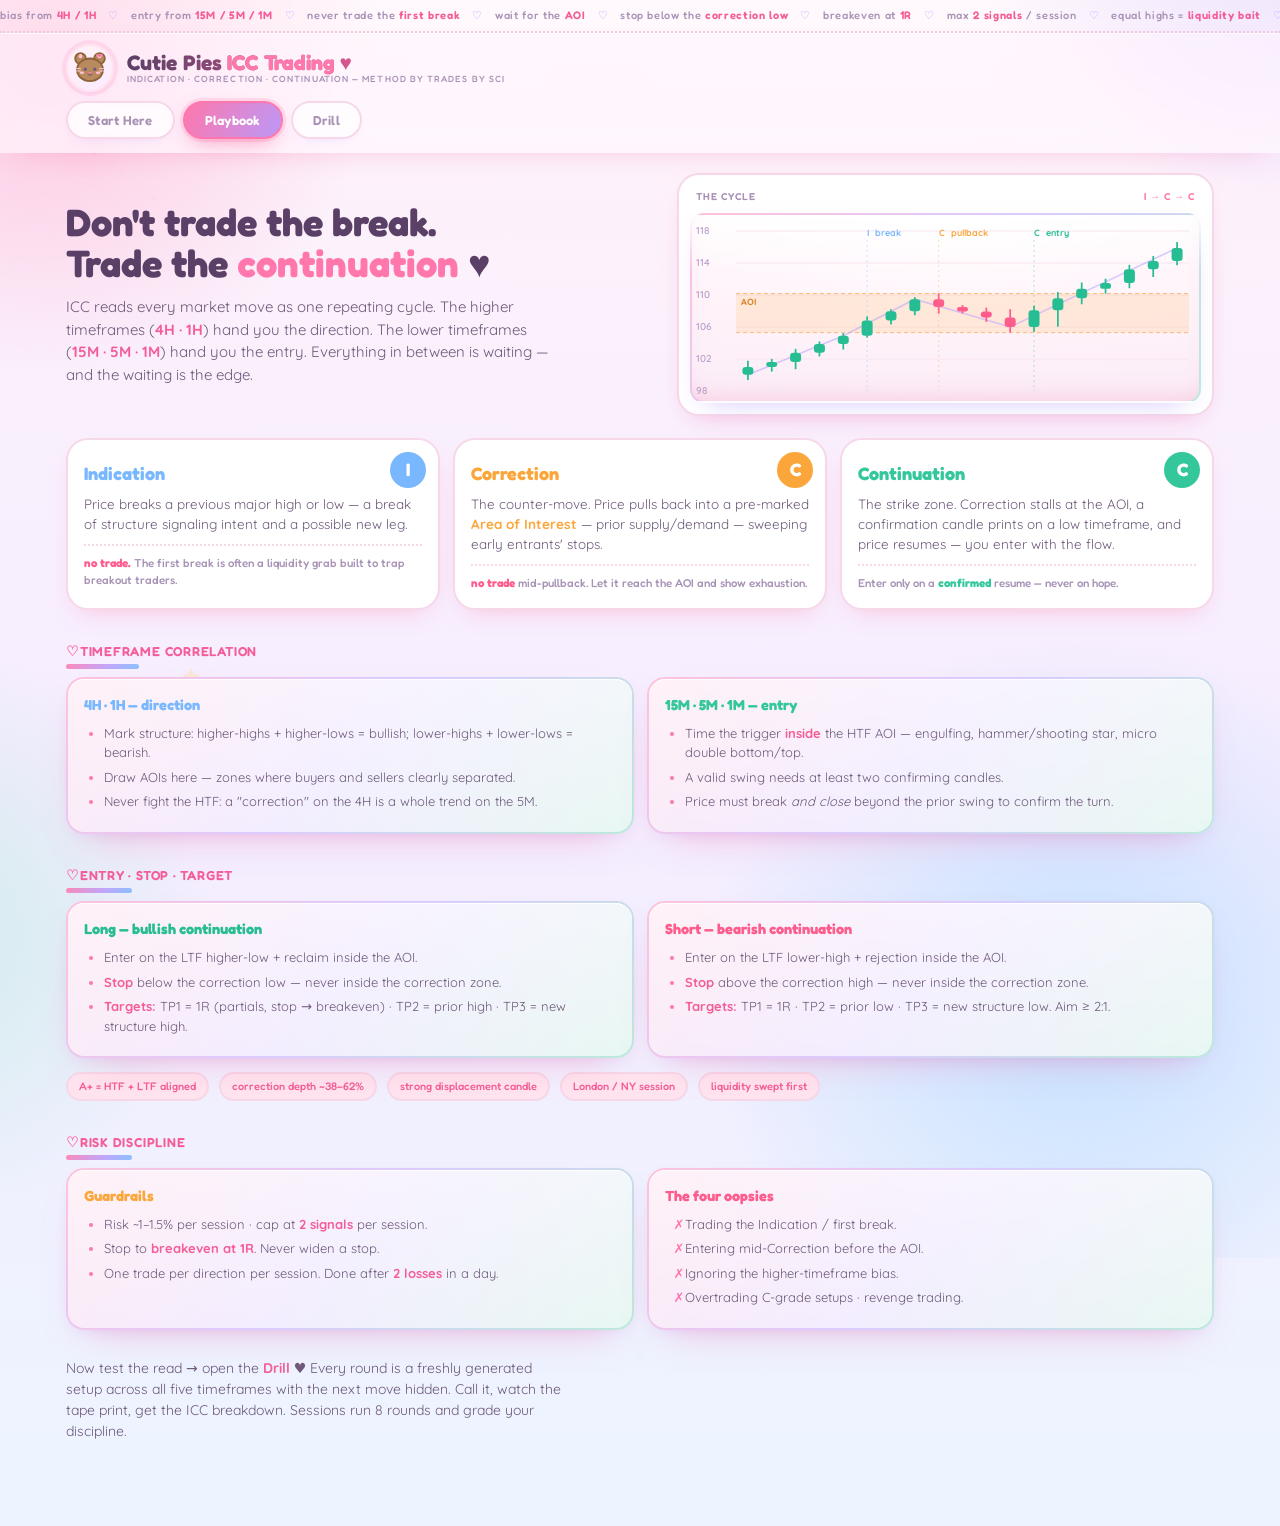
==== commit d732d721: "Remove dead trade-level rendering code from drill levelsFor(), the levels state variable, the opts.l" ====
--- a/index.html
+++ b/index.html
@@ -1449,8 +1449,7 @@
   aoiFill:'rgba(251,166,59,0.16)', aoiLine:'rgba(248,150,40,0.55)', aoiText:'rgba(214,120,20,0.95)',
   zig:'rgba(180,156,255,0.5)',
   veil:'rgba(255,244,250,0.84)', veilLine:'rgba(180,156,255,0.75)', veilText:'#A07FBE',
-  mI:'#79B8FF', mC:'#FBA63B', mK:'#27BD93', mPlain:'#A892B6',
-  lEntry:'#79B8FF', lStop:'#FF5C8E', lTp:'#27BD93'
+  mI:'#79B8FF', mC:'#FBA63B', mK:'#27BD93', mPlain:'#A892B6'
 };
 
 /* ticker */
@@ -1568,17 +1567,6 @@
       ctx.fillStyle=C.veilText;ctx.textAlign='center';ctx.font='700 14px "Fredoka",sans-serif';
       ctx.fillText('next move? ♡',vx+((cssW-mR)-vx)/2,mT+plotH/2);ctx.textAlign='start';
     }
-  }
-
-  if(fullyRevealed&&!thumb&&opts.levels){
-    const L=opts.levels;
-    const lines=[{v:L.entry,col:C.lEntry,lab:'ENTRY',dash:[]},{v:L.stop,col:C.lStop,lab:'SL',dash:[3,3]},{v:L.tp,col:C.lTp,lab:'TP',dash:[3,3]}];
-    ctx.font='700 9px "Quicksand",monospace';ctx.textBaseline='middle';
-    lines.forEach(li=>{const y=Y(li.v);if(y<mT||y>mT+plotH)return;
-      ctx.strokeStyle=li.col;ctx.globalAlpha=.8;ctx.lineWidth=1.2;ctx.setLineDash(li.dash);
-      ctx.beginPath();ctx.moveTo(mL,y);ctx.lineTo(cssW-mR-28,y);ctx.stroke();ctx.setLineDash([]);
-      ctx.globalAlpha=1;ctx.fillStyle=li.col;ctx.fillText(li.lab,cssW-mR-25,y);});
-    ctx.textBaseline='alphabetic';
   }
 
   if(!thumb){
@@ -1700,17 +1688,10 @@
   lastArch=ai;const arch=POOL[ai];const dir=arch[2][Math.floor(r()*arch[2].length)];
   return arch[0](dir,Math.floor(r()*1e9)+seed);
 }
-function levelsFor(sc){
-  if(sc.answer==='wait')return null;
-  const d=sc.tf['15M'],cs=d.candles,entry=cs[d.split].c;let stop,tp;
-  if(sc.answer==='buy'){stop=Math.min(...cs.slice(0,d.split).map(c=>c.l))-d.unit*0.5;tp=Math.max(...cs.slice(0,d.split).map(c=>c.h));if(tp<=entry)tp=entry+(entry-stop)*2;}
-  else{stop=Math.max(...cs.slice(0,d.split).map(c=>c.h))+d.unit*0.5;tp=Math.min(...cs.slice(0,d.split).map(c=>c.l));if(tp>=entry)tp=entry-(stop-entry)*2;}
-  return{entry,stop,tp};
-}
 
 /* ===================== state + UI ===================== */
 const ROUNDS=8,$=s=>document.querySelector(s);
-let session=1,round=0,picked=null,scen=null,levels=null;
+let session=1,round=0,picked=null,scen=null;
 let hits=0,answered=0,streak=0,best=0,fTrap=0,fHes=0,fSide=0;
 let revealCount=0,animTimer=null,focusKey='15M';
 
@@ -1729,7 +1710,7 @@
 function renderFocus(){
   const d=scen.tf[focusKey],meta=TFS.find(t=>t.key===focusKey);
   $('#focusTf').textContent=focusKey;$('#focusRole').textContent=meta.role;
-  draw($('#focusCanvas'),d,{revealCount:picked===null?0:revealCount,levels:null});
+  draw($('#focusCanvas'),d,{revealCount:picked===null?0:revealCount});
 }
 function renderThumbs(){
   const strip=$('#tfStrip');strip.innerHTML='';
@@ -1747,7 +1728,6 @@
   if(animTimer){clearInterval(animTimer);animTimer=null;}
   picked=null;revealCount=0;focusKey='15M';
   scen=makeRound(Date.now()%2147483647+session*97+round*7919);
-  levels=levelsFor(scen);
   $('#qNum').textContent=round+1;$('#qTotal').textContent=ROUNDS;$('#sessNum').textContent=session;
   $('#qTitle').textContent=scen.title;$('#qInst').textContent=scen.inst;
   $('#askBlock').style.display='';
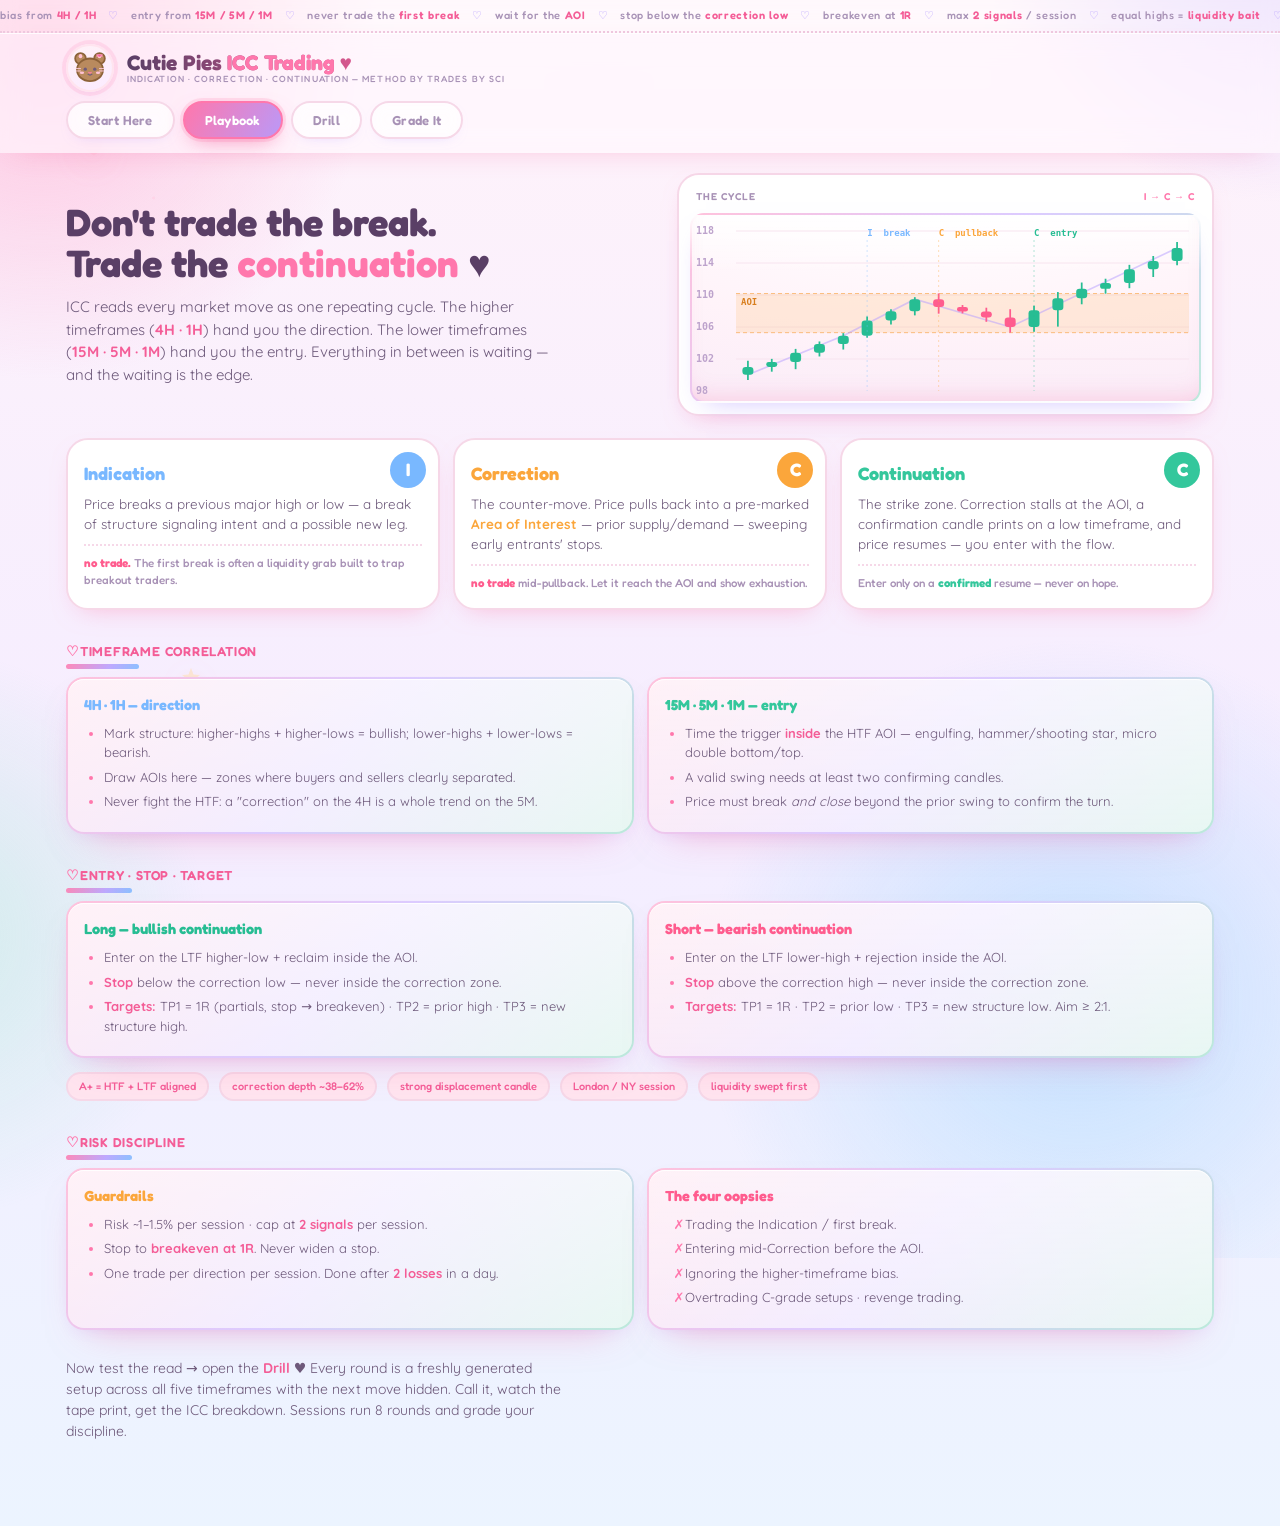
==== commit b1c138c5: "Add Grade It tab: pre-trade ICC session checklist grader Adds a fourth tab with a required/quality/d" ====
--- a/index.html
+++ b/index.html
@@ -437,6 +437,51 @@
     body::before,body::after,.deco svg,.mark,.brand .name,.tab[aria-selected="true"],.tagnum,.tagnum::before,.bg-demo{animation:none !important;transition:none !important}
     .bg-demo:hover{transform:none}
   }
+
+  /* ----- session grader tab (added, additive only) ----- */
+  :root{ --amber-soft:#FFF3DF; }
+  .gr-layout{display:grid;grid-template-columns:1fr 300px;gap:16px;align-items:start;margin-top:14px}
+  @media (max-width:780px){ .gr-layout{grid-template-columns:1fr} }
+  .gr-sec{background:#fff;border:2px solid var(--line);border-radius:20px;padding:16px 17px;margin-bottom:16px;box-shadow:var(--shadow-sm)}
+  .gr-sec .gr-sh{display:flex;align-items:center;gap:10px;margin-bottom:4px}
+  .gr-sec .gr-sh h3{font-family:"Fredoka",sans-serif;font-weight:700;font-size:16px;color:var(--head);margin:0}
+  .gr-chip{font-family:"Fredoka",sans-serif;font-weight:700;font-size:9.5px;letter-spacing:.09em;text-transform:uppercase;padding:4px 10px;border-radius:999px;flex:0 0 auto}
+  .gr-chip.req{background:var(--lav-soft);color:var(--lav)}
+  .gr-chip.qual{background:var(--mint-soft);color:var(--mint)}
+  .gr-chip.dq{background:var(--bear-soft);color:var(--bear)}
+  .gr-sd{font-size:12.5px;color:var(--muted);margin:2px 0 12px}
+  .gr-item{display:flex;align-items:flex-start;gap:11px;padding:9px 4px;border-radius:12px;cursor:pointer;transition:background .12s}
+  .gr-item:hover{background:var(--bg)}
+  .gr-item input{margin-top:3px;width:18px;height:18px;flex:0 0 auto;accent-color:var(--lav);cursor:pointer}
+  .gr-dqsec .gr-item input{accent-color:var(--bear)}
+  .gr-tx{font-size:13.5px;color:var(--ink)}
+  .gr-tx b{color:var(--head);font-weight:700}
+  .gr-dqsec{border-color:var(--bear-soft);background:linear-gradient(180deg,#fff,var(--bear-soft) 260%)}
+  .gr-bias{display:flex;gap:9px;margin-bottom:12px}
+  .gr-bias button{flex:1;font-family:"Fredoka",sans-serif;font-weight:700;font-size:13px;border-radius:14px;padding:10px 8px;cursor:pointer;border:2px solid var(--line);background:var(--bg);color:var(--muted);transition:.15s}
+  .gr-bias button.on.bull{border-color:var(--bull);color:var(--bull);background:var(--bull-soft)}
+  .gr-bias button.on.bear{border-color:var(--bear);color:var(--bear);background:var(--bear-soft)}
+  .gr-bias button:hover{transform:translateY(-1px)}
+  .gr-panel{position:sticky;top:96px;background:#fff;border:2px solid var(--line);border-radius:22px;padding:18px;box-shadow:var(--shadow);display:flex;flex-direction:column;align-items:center;gap:10px}
+  @media (max-width:780px){ .gr-panel{position:static} }
+  .gr-gaugewrap{position:relative;width:180px;height:180px;display:grid;place-items:center;margin:0 auto}
+  .gr-gaugewrap canvas{width:180px;height:180px;background:none;border:none;box-shadow:none;border-radius:0}
+  .gr-gaugeletter{position:absolute;font-family:"Fredoka",sans-serif;font-weight:700;font-size:44px;color:var(--head);line-height:1}
+  .gr-gaugepct{position:absolute;bottom:38px;font-family:"Quicksand",sans-serif;font-weight:700;font-size:12px;color:var(--muted)}
+  .gr-verdict{font-family:"Fredoka",sans-serif;font-weight:700;font-size:15px;text-align:center;padding:7px 14px;border-radius:999px;border:2px solid var(--line)}
+  .gr-verdict.gr-aplus{color:var(--bull);border-color:var(--bull);background:var(--bull-soft)}
+  .gr-verdict.gr-a{color:var(--lav);border-color:var(--lav);background:var(--lav-soft)}
+  .gr-verdict.gr-b{color:var(--amber);border-color:var(--amber);background:var(--amber-soft)}
+  .gr-verdict.gr-c{color:var(--bear);border-color:var(--bear);background:var(--bear-soft)}
+  .gr-verdict.gr-no{color:#fff;border-color:var(--bear);background:var(--bear)}
+  .gr-blockers{width:100%;font-size:12.5px;color:var(--ink)}
+  .gr-blockers .bt{font-family:"Fredoka",sans-serif;font-weight:600;font-size:10.5px;letter-spacing:.08em;text-transform:uppercase;color:var(--muted);margin-bottom:6px}
+  .gr-blockers ul{margin:0;padding-left:18px}
+  .gr-blockers li{margin:4px 0}
+  .gr-blockers li::marker{color:var(--bear)}
+  .gr-blockers.gr-ok{color:var(--bull);font-family:"Fredoka",sans-serif;font-weight:600;font-size:13px;text-align:center}
+  .gr-reset{margin-top:2px;font-family:"Fredoka",sans-serif;font-weight:700;font-size:12.5px;border-radius:999px;padding:8px 18px;cursor:pointer;border:2px solid var(--line);background:var(--bg);color:var(--muted);transition:.15s}
+  .gr-reset:hover{border-color:var(--bear);color:var(--bear)}
 </style>
 </head>
 <body>
@@ -488,6 +533,7 @@
     <button class="tab" role="tab" aria-selected="false" data-view="basics">Start Here</button>
     <button class="tab" role="tab" aria-selected="true" data-view="playbook">Playbook</button>
     <button class="tab" role="tab" aria-selected="false" data-view="drill">Drill</button>
+    <button class="tab" role="tab" aria-selected="false" data-view="grader">Grade It</button>
   </div>
 </header>
 
@@ -1432,6 +1478,74 @@
 
 
     <p class="gocta">Feeling oriented? Read the <b>Playbook</b> for the full rules, then open the <b>Drill</b> to practice on fresh charts. Come back here anytime &hearts;</p>
+  </section>
+
+  <!-- ================= GRADER ================= -->
+  <section class="view" id="view-grader" hidden>
+    <div class="drillhead">
+      <div>
+        <div class="qn">PRE-TRADE <b>CHECKLIST</b></div>
+        <h2 class="disp">Grade the setup before you click &hearts;</h2>
+      </div>
+      <div class="inst">Work it the way you'd read the chart &mdash; <b>Required</b> gates whether this is a trade at all, <b>Quality</b> sets the grade, and checking any <b>Disqualifier</b> overrides everything to a hard no.</div>
+    </div>
+
+    <div class="gr-layout">
+      <div>
+        <section class="gr-sec">
+          <div class="gr-sh"><h3 class="disp">HTF direction</h3><span class="gr-chip req">required</span></div>
+          <div class="gr-sd">What's the 4H / 1H structure telling you?</div>
+          <div class="gr-bias">
+            <button type="button" class="disp" data-bias="bull">&#9650; Bullish</button>
+            <button type="button" class="disp" data-bias="bear">&#9660; Bearish</button>
+          </div>
+        </section>
+
+        <section class="gr-sec">
+          <div class="gr-sh"><h3 class="disp">Required to trade</h3><span class="gr-chip req">required</span></div>
+          <div class="gr-sd">Miss any one of these and the method says stand down.</div>
+          <label class="gr-item"><input type="checkbox" data-w="req"><span class="gr-tx">Correction reached the <b>pre-marked AOI</b> &mdash; not entering mid-pullback.</span></label>
+          <label class="gr-item"><input type="checkbox" data-w="req"><span class="gr-tx">LTF gave a real <b>confirmation candle</b> that closed beyond the prior swing.</span></label>
+          <label class="gr-item"><input type="checkbox" data-w="req"><span class="gr-tx">Confirmation is backed by <b>two or more</b> confirming candles, not one wick.</span></label>
+          <label class="gr-item"><input type="checkbox" data-w="req"><span class="gr-tx">Stop sits beyond the correction extreme &mdash; <b>never inside</b> the correction zone.</span></label>
+        </section>
+
+        <section class="gr-sec">
+          <div class="gr-sh"><h3 class="disp">Setup quality</h3><span class="gr-chip qual">grade</span></div>
+          <div class="gr-sd">The more of these that are true, the higher the grade.</div>
+          <label class="gr-item"><input type="checkbox" data-w="qual"><span class="gr-tx">HTF and LTF direction are <b>aligned</b>.</span></label>
+          <label class="gr-item"><input type="checkbox" data-w="qual"><span class="gr-tx">Correction depth sits around <b>38&ndash;62%</b> of the prior leg.</span></label>
+          <label class="gr-item"><input type="checkbox" data-w="qual"><span class="gr-tx">Liquidity was <b>swept</b> before the reaction printed.</span></label>
+          <label class="gr-item"><input type="checkbox" data-w="qual"><span class="gr-tx">A <b>strong displacement candle</b> drove the move.</span></label>
+          <label class="gr-item"><input type="checkbox" data-w="qual"><span class="gr-tx">This is happening in the <b>London or NY</b> session.</span></label>
+          <label class="gr-item"><input type="checkbox" data-w="qual"><span class="gr-tx">Risk is sized at <b>1&ndash;1.5%</b>, and this is signal <b>#1 or #2</b> today.</span></label>
+          <label class="gr-item"><input type="checkbox" data-w="qual"><span class="gr-tx">Targets give at least <b>2:1</b> reward:risk.</span></label>
+          <label class="gr-item"><input type="checkbox" data-w="qual"><span class="gr-tx">Plan is set to move the stop to <b>breakeven at 1R</b>.</span></label>
+        </section>
+
+        <section class="gr-sec gr-dqsec">
+          <div class="gr-sh"><h3 class="disp">Disqualifiers</h3><span class="gr-chip dq">instant no</span></div>
+          <div class="gr-sd">Any one of these overrides the grade to <b style="color:var(--bear)">NO TRADE</b>.</div>
+          <label class="gr-item"><input type="checkbox" data-w="dq"><span class="gr-tx">Trading the <b>Indication</b> itself &mdash; the first break, before any correction.</span></label>
+          <label class="gr-item"><input type="checkbox" data-w="dq"><span class="gr-tx">Entering <b>mid-correction</b>, before price reaches the AOI.</span></label>
+          <label class="gr-item"><input type="checkbox" data-w="dq"><span class="gr-tx">Fighting or ignoring the <b>HTF bias</b>.</span></label>
+          <label class="gr-item"><input type="checkbox" data-w="dq"><span class="gr-tx">This would be a <b>3rd signal</b> today, or a revenge trade after 2 losses.</span></label>
+        </section>
+      </div>
+
+      <div class="gr-panel">
+        <div class="gr-gaugewrap">
+          <canvas id="grGauge" width="180" height="180"></canvas>
+          <div class="gr-gaugeletter" id="grGaugeLetter">&mdash;</div>
+          <div class="gr-gaugepct" id="grGaugePct"></div>
+        </div>
+        <div class="gr-verdict" id="grVerdictBadge">Start checking &hearts;</div>
+        <div class="gr-blockers" id="grBlockers"></div>
+        <button type="button" class="gr-reset disp" id="grResetBtn">Reset checklist</button>
+      </div>
+    </div>
+
+    <p class="gocta">Not financial advice &mdash; a study aid for the ICC method. Grading reflects the method's own stated rules, not a guarantee of trade outcome.</p>
   </section>
 </main>
 
@@ -2398,5 +2512,165 @@
   newB();
 })();
 </script>
+<script>
+/* ================================================================
+   SESSION GRADER (added, additive only) — pre-trade checklist tab
+   ================================================================ */
+(function(){
+  const $=s=>document.querySelector(s);
+  const STORE_KEY='cp_grader_v1';
+
+  let bias=null;
+  const reqBoxes=[...document.querySelectorAll('input[data-w="req"]')];
+  const qualBoxes=[...document.querySelectorAll('input[data-w="qual"]')];
+  const dqBoxes=[...document.querySelectorAll('input[data-w="dq"]')];
+
+  function load(){
+    try{
+      const raw=localStorage.getItem(STORE_KEY);
+      if(!raw)return;
+      const s=JSON.parse(raw);
+      bias=s.bias||null;
+      if(bias)$(`[data-bias="${bias}"]`).classList.add('on',bias==='bull'?'bull':'bear');
+      reqBoxes.forEach((b,i)=>b.checked=!!(s.req&&s.req[i]));
+      qualBoxes.forEach((b,i)=>b.checked=!!(s.qual&&s.qual[i]));
+      dqBoxes.forEach((b,i)=>b.checked=!!(s.dq&&s.dq[i]));
+    }catch(e){}
+  }
+  function save(){
+    try{
+      localStorage.setItem(STORE_KEY,JSON.stringify({
+        bias,
+        req:reqBoxes.map(b=>b.checked),
+        qual:qualBoxes.map(b=>b.checked),
+        dq:dqBoxes.map(b=>b.checked)
+      }));
+    }catch(e){}
+  }
+
+  document.querySelectorAll('.gr-bias button').forEach(btn=>{
+    btn.addEventListener('click',()=>{
+      const v=btn.dataset.bias;
+      bias=(bias===v)?null:v;
+      document.querySelectorAll('.gr-bias button').forEach(b=>b.classList.remove('on','bull','bear'));
+      if(bias)btn.classList.add('on',bias==='bull'?'bull':'bear');
+      save();grade();
+    });
+  });
+  [...reqBoxes,...qualBoxes,...dqBoxes].forEach(b=>b.addEventListener('change',()=>{save();grade();}));
+  const grResetBtn=$('#grResetBtn');
+  if(grResetBtn)grResetBtn.addEventListener('click',()=>{
+    bias=null;
+    document.querySelectorAll('.gr-bias button').forEach(b=>b.classList.remove('on','bull','bear'));
+    [...reqBoxes,...qualBoxes,...dqBoxes].forEach(b=>b.checked=false);
+    try{localStorage.removeItem(STORE_KEY);}catch(e){}
+    grade();
+  });
+
+  const reqLabels=[
+    'Correction reached the pre-marked AOI',
+    'LTF confirmation candle closed beyond prior swing',
+    'Two or more confirming candles',
+    'Stop beyond the correction extreme'
+  ];
+  const dqLabels=[
+    'Trading the Indication / first break',
+    'Entering mid-correction before the AOI',
+    'Fighting or ignoring the HTF bias',
+    'This would be a 3rd signal / revenge trade'
+  ];
+
+  function cssVar(name){return getComputedStyle(document.documentElement).getPropertyValue(name).trim();}
+
+  let animPct=0,animRaf=null;
+  function drawGauge(targetPct,color,pctLabel){
+    const c=$('#grGauge');if(!c)return;
+    const ctx=c.getContext('2d');
+    const dpr=Math.min(window.devicePixelRatio||1,2);
+    if(c.width!==180*dpr){c.width=180*dpr;c.height=180*dpr;}
+    ctx.setTransform(dpr,0,0,dpr,0,0);
+    function frame(){
+      animPct += (targetPct-animPct)*0.18;
+      if(Math.abs(targetPct-animPct)<0.2)animPct=targetPct;
+      ctx.clearRect(0,0,180,180);
+      const cx=90,cy=90,r=74,start=Math.PI*0.75,end=Math.PI*2.25;
+      ctx.lineCap='round';
+      ctx.lineWidth=14;
+      ctx.strokeStyle=cssVar('--faint');
+      ctx.beginPath();ctx.arc(cx,cy,r,start,end);ctx.stroke();
+      const sweep=(end-start)*(animPct/100);
+      ctx.strokeStyle=color;
+      ctx.beginPath();ctx.arc(cx,cy,r,start,start+sweep);ctx.stroke();
+      $('#grGaugePct').textContent=pctLabel!=null?pctLabel:Math.round(animPct)+'%';
+      if(animPct!==targetPct){animRaf=requestAnimationFrame(frame);}else{animRaf=null;}
+    }
+    if(animRaf)cancelAnimationFrame(animRaf);
+    frame();
+  }
+
+  function grade(){
+    if(!$('#grVerdictBadge'))return;
+    const dqHits=dqBoxes.map(b=>b.checked);
+    const dqAny=dqHits.some(Boolean);
+    const reqState=reqBoxes.map(b=>b.checked);
+    const reqAll=reqState.every(Boolean)&&bias!==null;
+    const qualCount=qualBoxes.filter(b=>b.checked).length;
+    const qualTotal=qualBoxes.length;
+    const badge=$('#grVerdictBadge'),letter=$('#grGaugeLetter'),blockers=$('#grBlockers');
+
+    let pct,color,label,cls,pctLabel=null;
+
+    if(dqAny){
+      pct=100;color=cssVar('--bear');label='NO TRADE';cls='gr-no';pctLabel='stand down';
+      letter.textContent='✕';
+      blockers.classList.remove('gr-ok');
+      blockers.innerHTML='<div class="bt">Disqualified by</div><ul>'+
+        dqLabels.filter((_,i)=>dqHits[i]).map(t=>`<li>${t}</li>`).join('')+'</ul>';
+    } else if(!reqAll){
+      pct=Math.round((reqState.filter(Boolean).length/reqBoxes.length)*40);
+      color=cssVar('--bear');label='NO TRADE';cls='gr-no';pctLabel='not yet';
+      letter.textContent='✕';
+      const missing=[];
+      if(bias===null)missing.push('Mark an HTF direction (bullish/bearish)');
+      reqLabels.forEach((t,i)=>{if(!reqState[i])missing.push(t)});
+      blockers.classList.remove('gr-ok');
+      blockers.innerHTML='<div class="bt">Still missing</div><ul>'+missing.map(t=>`<li>${t}</li>`).join('')+'</ul>';
+    } else {
+      pct=Math.round((qualCount/qualTotal)*100);
+      if(qualCount>=7){label='A+';cls='gr-aplus';color=cssVar('--bull');}
+      else if(qualCount>=5){label='A';cls='gr-a';color=cssVar('--lav');}
+      else if(qualCount>=3){label='B';cls='gr-b';color=cssVar('--amber');}
+      else {label='C';cls='gr-c';color=cssVar('--bear');}
+      letter.textContent=label;
+      if(qualCount===qualTotal){
+        blockers.classList.add('gr-ok');
+        blockers.innerHTML='All quality checks met &mdash; this is as clean as the method asks for. &hearts;';
+      } else {
+        blockers.classList.remove('gr-ok');
+        const nextTierAt = qualCount<3?3:qualCount<5?5:qualCount<7?7:qualTotal;
+        const need=nextTierAt-qualCount;
+        blockers.innerHTML=`<div class="bt">${need} more check${need===1?'':'s'} to level up</div>`;
+      }
+    }
+    badge.className='gr-verdict '+cls;
+    badge.textContent=label+(cls==='gr-no'?' ♡':'');
+    drawGauge(pct,color,pctLabel);
+  }
+
+  document.querySelectorAll('.tab').forEach(t=>{
+    t.addEventListener('click', ()=>{
+      const show = t.dataset.view === 'grader';
+      $('#view-grader').hidden = !show;
+      if(show) requestAnimationFrame(grade);
+    });
+  });
+
+  let grrt;
+  addEventListener('resize', ()=>{ clearTimeout(grrt); grrt = setTimeout(()=>{ if(!$('#view-grader').hidden) grade(); }, 150); });
+
+  load();
+  grade();
+})();
+</script>
 </body>
 </html>
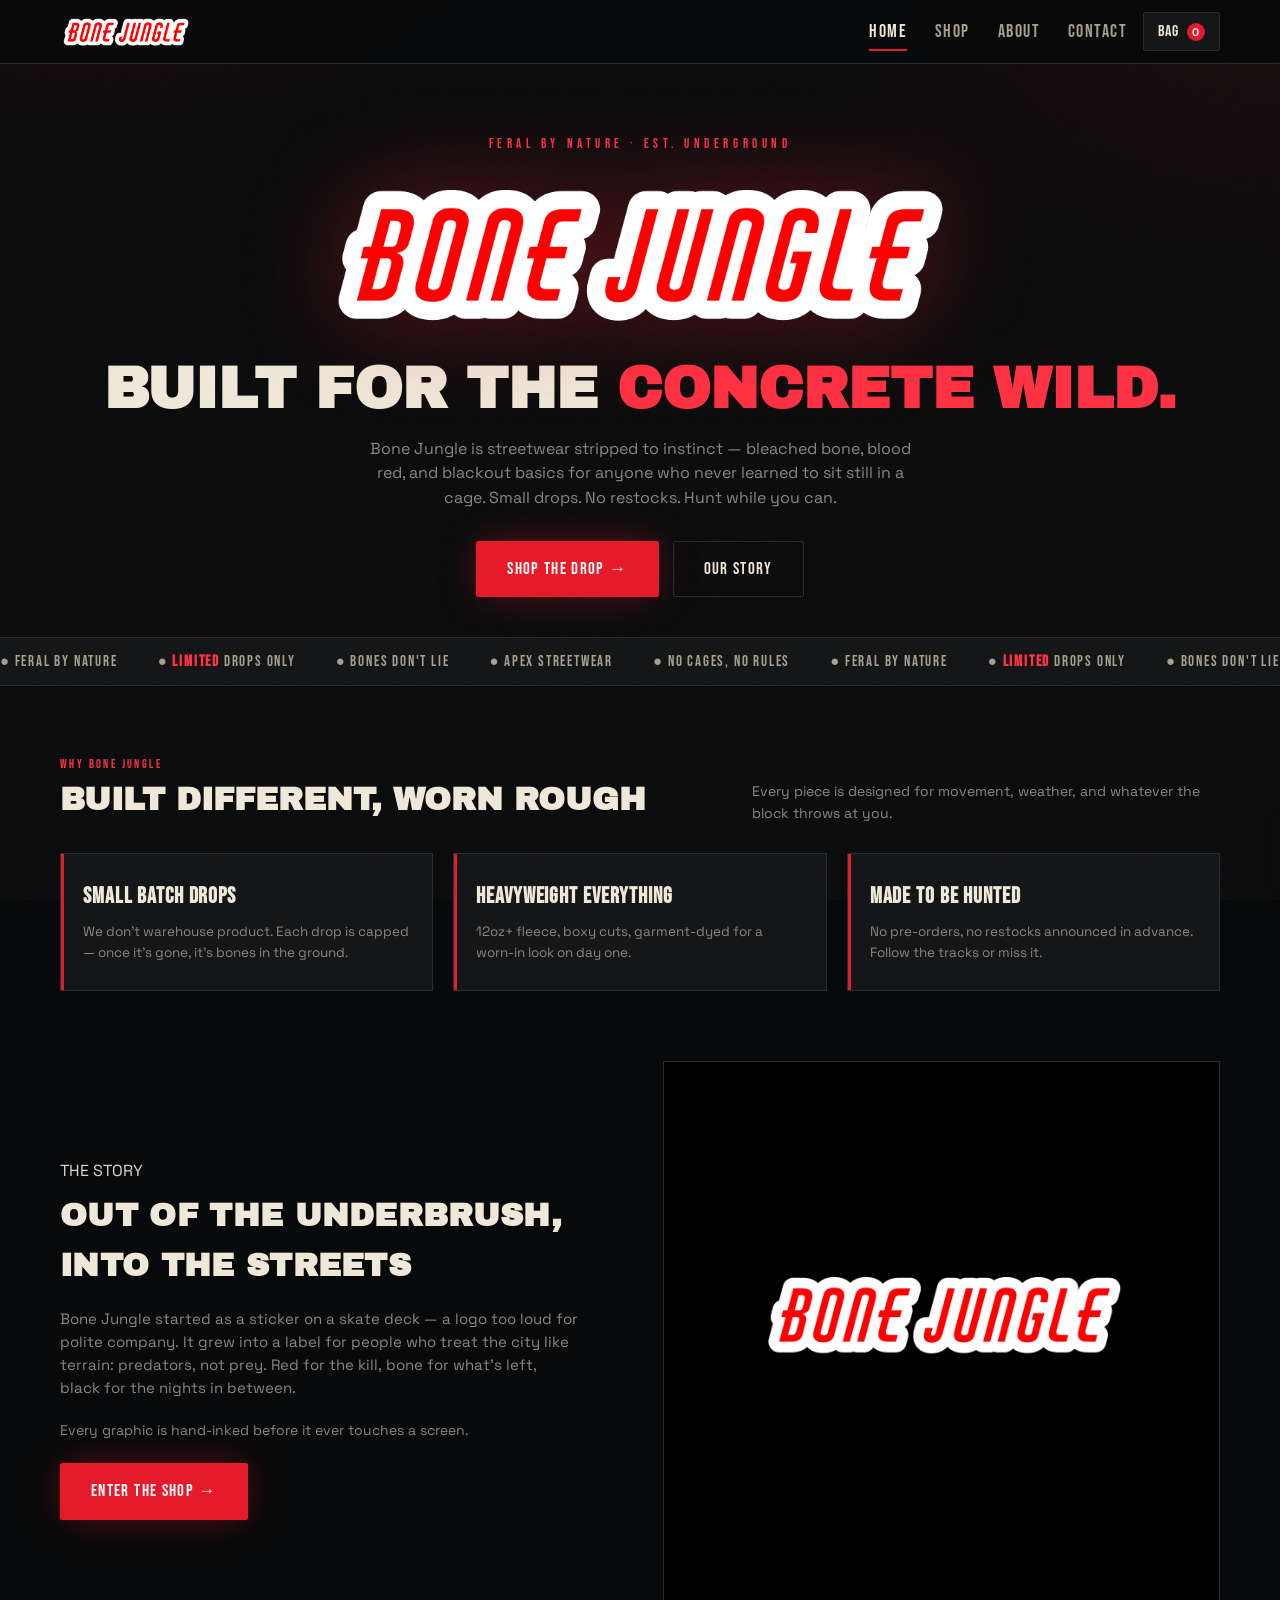
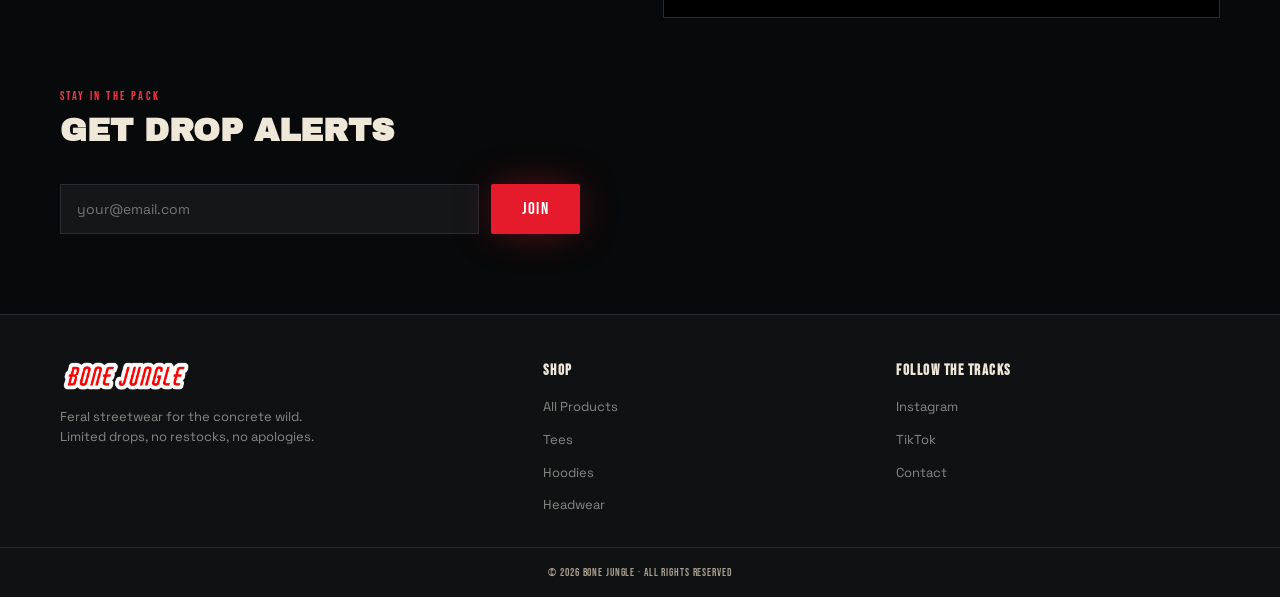
==== commit 5d6fc9d7: "Build Bone Jungle site: dark streetwear home + shop page Replaces the placeholder page with a two-pa" ====
--- a/index.html
+++ b/index.html
@@ -3,2674 +3,162 @@
 <head>
 <meta charset="UTF-8" />
 <meta name="viewport" content="width=device-width, initial-scale=1.0, viewport-fit=cover" />
-<title>Cutie Pies ICC Trading &hearts; Indication &middot; Correction &middot; Continuation</title>
+<title>Bone Jungle &middot; Feral Streetwear</title>
+<meta name="description" content="Bone Jungle — feral streetwear built for the concrete wild. Limited drops, no cages." />
 <link rel="preconnect" href="https://fonts.googleapis.com">
 <link rel="preconnect" href="https://fonts.gstatic.com" crossorigin>
-<link href="https://fonts.googleapis.com/css2?family=Fredoka:wght@400;500;600;700&family=Quicksand:wght@400;500;600;700&display=swap" rel="stylesheet">
-<style>
-  :root{
-    --pink:#FF77AC; --pink-deep:#F45D97; --pink-soft:#FFE4EF;
-    --lav:#B49CFF; --lav-soft:#EDE7FF;
-    --mint:#34C79C; --mint-soft:#DDF6EE;
-    --sky:#79B8FF; --sky-soft:#E2F0FF;
-    --lemon:#FFD45E;
-    --bull:#27BD93; --bull-soft:#DCF6EE;
-    --bear:#FF5C8E; --bear-soft:#FFE1EC;
-    --amber:#FBA63B;
-    --head:#5A3F66; --ink:#6E5A7B; --muted:#A892B6; --faint:#D9C7E4;
-    --card:#FFFFFF; --line:#F6D8E8; --line-2:#EFC9DF;
-    --bg:#FFF4F9;
-    --shadow:0 10px 26px -14px rgba(255,120,170,.55);
-    --shadow-sm:0 5px 14px -10px rgba(180,156,255,.6);
-  }
-  *{box-sizing:border-box;-webkit-tap-highlight-color:transparent}
-  html,body{margin:0;padding:0}
-  body{
-    font-family:"Quicksand",system-ui,sans-serif;line-height:1.5;color:var(--ink);
-    -webkit-font-smoothing:antialiased;padding-bottom:env(safe-area-inset-bottom);
-    background:
-      radial-gradient(1100px 600px at 12% -8%, #FFE7F2 0%, transparent 55%),
-      radial-gradient(900px 540px at 95% 4%, #ECE6FF 0%, transparent 52%),
-      linear-gradient(180deg,#FFF6FB 0%, #FBF2FF 100%);
-    background-attachment:fixed;min-height:100vh;
-  }
-  .disp{font-family:"Fredoka","Quicksand",sans-serif}
-
-  /* floating cute background bits */
-  .deco{position:fixed;inset:0;pointer-events:none;z-index:0;overflow:hidden}
-  .deco svg{position:absolute;opacity:.5}
-
-  /* ============ TICKER ============ */
-  .ticker{overflow:hidden;border-bottom:2px dotted var(--line-2);background:rgba(255,255,255,.55);
-    font-family:"Fredoka";font-weight:500;font-size:11px;letter-spacing:.06em;color:var(--muted);
-    white-space:nowrap;position:relative;z-index:5}
-  .ticker .reel{display:inline-block;padding:7px 0;animation:reel 40s linear infinite}
-  .ticker b{color:var(--pink-deep);font-weight:600}
-  .ticker i{font-style:normal;color:var(--lav);margin:0 12px}
-  @keyframes reel{from{transform:translateX(0)}to{transform:translateX(-50%)}}
-
-  /* ============ HEADER ============ */
-  header{position:sticky;top:0;z-index:30;background:rgba(255,250,253,.86);backdrop-filter:blur(10px);border-bottom:2px solid var(--line)}
-  .bar{display:flex;align-items:center;gap:13px;padding:11px 16px 9px;max-width:1180px;margin:0 auto}
-  .mark{width:48px;height:48px;flex:0 0 auto;border-radius:50%;background:linear-gradient(160deg,#FFF1F7,#FBEBFF);
-    border:2px solid var(--pink-soft);display:grid;place-items:center;box-shadow:var(--shadow-sm)}
-  .mark svg{width:38px;height:38px;display:block}
-  .brand{line-height:1.06;min-width:0}
-  .brand .name{font-family:"Fredoka";font-weight:700;font-size:21px;letter-spacing:.005em;white-space:nowrap;color:var(--head)}
-  .brand .name span{color:var(--pink)}
-  .brand .sub{font-family:"Fredoka";font-weight:500;font-size:9px;letter-spacing:.12em;color:var(--muted);text-transform:uppercase}
-  .spacer{flex:1}
-  .stats{display:flex;gap:7px}
-  .stats[hidden]{display:none}
-  .stat{border:2px solid var(--line);background:#fff;border-radius:14px;padding:5px 11px;text-align:center;min-width:52px;box-shadow:var(--shadow-sm)}
-  .stat .v{font-family:"Fredoka";font-weight:700;font-size:15px;line-height:1.05;color:var(--head)}
-  .stat .l{font-family:"Fredoka";font-weight:500;font-size:8px;letter-spacing:.12em;color:var(--muted);text-transform:uppercase}
-  .stat.acc .v{color:var(--mint)} .stat.streak .v{color:var(--pink)}
-
-  .tabs{display:flex;gap:8px;padding:0 16px 12px;max-width:1180px;margin:0 auto;position:relative;z-index:5}
-  .tab{font-family:"Fredoka";font-weight:600;font-size:13px;letter-spacing:.02em;color:var(--muted);
-    background:#fff;border:2px solid var(--line);padding:9px 20px;border-radius:999px;cursor:pointer;transition:.15s;box-shadow:var(--shadow-sm)}
-  .tab[aria-selected="true"]{color:#fff;background:linear-gradient(160deg,var(--pink),var(--pink-deep));border-color:var(--pink);box-shadow:var(--shadow)}
-  .tab:hover:not([aria-selected="true"]){border-color:var(--pink);color:var(--pink-deep);transform:translateY(-1px)}
-
-  main{max-width:1180px;margin:0 auto;padding:20px 16px 70px;position:relative;z-index:5}
-  .view[hidden]{display:none}
-
-  /* ============ PLAYBOOK ============ */
-  .hero{display:grid;grid-template-columns:1.05fr .95fr;gap:18px;align-items:center;margin-bottom:8px}
-  .hero h1{font-family:"Fredoka";font-weight:700;font-size:clamp(25px,4.4vw,38px);line-height:1.08;margin:0 0 12px;color:var(--head)}
-  .hero h1 em{font-style:normal;color:var(--pink)}
-  .hero p{margin:0;font-size:15px;color:var(--ink);max-width:54ch}
-  .hero p b{color:var(--pink-deep);font-weight:700}
-  .schx{background:#fff;border:2px solid var(--line);border-radius:22px;padding:11px;box-shadow:var(--shadow)}
-  .schx .cap{font-family:"Fredoka";font-weight:600;font-size:10px;letter-spacing:.1em;color:var(--muted);text-transform:uppercase;padding:3px 6px 9px;display:flex;justify-content:space-between}
-  .schx .cap span:last-child{color:var(--pink)}
-  #schemaCanvas{width:100%;height:190px;display:block;border-radius:14px}
-
-  .phasegrid{display:grid;grid-template-columns:repeat(3,1fr);gap:13px;margin:22px 0}
-  .pcard{background:#fff;border:2px solid var(--line);border-radius:22px;padding:18px 16px 15px;position:relative;box-shadow:var(--shadow);overflow:hidden}
-  .pcard .bub{position:absolute;right:12px;top:12px;width:36px;height:36px;border-radius:50%;display:grid;place-items:center;font-family:"Fredoka";font-weight:700;font-size:18px;color:#fff}
-  .pcard.i .bub{background:var(--sky)} .pcard.c .bub{background:var(--amber)} .pcard.k .bub{background:var(--mint)}
-  .pcard h3{font-family:"Fredoka";font-weight:700;margin:2px 0 7px;font-size:18px}
-  .pcard.i h3{color:var(--sky)} .pcard.c h3{color:var(--amber)} .pcard.k h3{color:var(--mint)}
-  .pcard p{margin:0;font-size:13.5px}
-  .pcard .no{margin-top:10px;font-family:"Fredoka";font-weight:500;font-size:11.5px;color:var(--muted);border-top:2px dotted var(--line);padding-top:9px}
-  .pcard .no b{color:var(--bear);font-weight:700}
-
-  section.block{margin:28px 0}
-  section.block>h2{font-family:"Fredoka";font-weight:600;font-size:13px;letter-spacing:.06em;text-transform:uppercase;color:var(--pink-deep);margin:0 0 13px;display:flex;align-items:center;gap:11px}
-  section.block>h2::before{content:"\2661";color:var(--pink);font-size:14px}
-  section.block>h2::after{content:"";flex:1;height:2px;background:repeating-linear-gradient(90deg,var(--line) 0 7px,transparent 7px 13px)}
-  .grid2{display:grid;grid-template-columns:1fr 1fr;gap:13px}
-  .rule{background:#fff;border:2px solid var(--line);border-radius:18px;padding:15px 16px;box-shadow:var(--shadow-sm)}
-  .rule h4{margin:0 0 8px;font-size:14.5px;font-family:"Fredoka";font-weight:700}
-  .rule ul{margin:0;padding-left:20px}
-  .rule li{font-size:13px;margin:5px 0}
-  .rule li::marker{color:var(--pink)}
-  .rule li b{color:var(--pink-deep);font-weight:700}
-  .rule.bull h4{color:var(--bull)} .rule.bear h4{color:var(--bear)}
-  .rule.miss li::marker{content:"\2717 "}
-  .pill{display:inline-block;font-family:"Fredoka";font-weight:500;font-size:11px;padding:4px 11px;border-radius:999px;border:2px solid var(--line);background:var(--pink-soft);color:var(--pink-deep);margin:4px 6px 0 0}
-  .gocta{margin-top:8px;font-size:14px;color:var(--ink);max-width:62ch}
-  .gocta b{color:var(--pink-deep);font-weight:700}
-
-  /* ============ DRILL ============ */
-  .drillhead{display:flex;flex-wrap:wrap;align-items:flex-end;gap:8px 18px;margin-bottom:13px}
-  .drillhead .qn{font-family:"Fredoka";font-weight:500;font-size:11px;letter-spacing:.08em;color:var(--muted)}
-  .drillhead .qn b{color:var(--pink);font-weight:700}
-  .drillhead h2{font-family:"Fredoka";font-weight:700;font-size:23px;margin:3px 0 0;color:var(--head)}
-  .drillhead .inst{font-size:13.5px;color:var(--ink);max-width:62ch}
-
-  .focuswrap{background:#fff;border:2px solid var(--line);border-radius:22px;padding:11px 11px 7px;position:relative;box-shadow:var(--shadow)}
-  .focusbar{display:flex;align-items:center;gap:10px;padding:2px 6px 9px}
-  .focusbar .tf{font-family:"Fredoka";font-weight:700;font-size:16px;color:var(--pink)}
-  .focusbar .role{font-family:"Fredoka";font-weight:500;font-size:10px;letter-spacing:.08em;color:var(--muted);text-transform:uppercase}
-  .focusbar .legend{margin-left:auto;display:flex;gap:12px;font-family:"Fredoka";font-weight:500;font-size:10px;color:var(--muted)}
-  .focusbar .legend span{display:inline-flex;align-items:center;gap:5px}
-  .swatch{width:10px;height:10px;border-radius:50%}
-  canvas{display:block;width:100%;border-radius:14px;touch-action:manipulation}
-  #focusCanvas{height:310px}
-
-  .tfstrip{display:flex;gap:9px;margin:13px 0 4px;overflow-x:auto;padding-bottom:6px;-webkit-overflow-scrolling:touch}
-  .thumb{flex:0 0 auto;width:148px;background:#fff;border:2px solid var(--line);border-radius:16px;padding:8px;cursor:pointer;transition:.15s;box-shadow:var(--shadow-sm)}
-  .thumb[aria-current="true"]{border-color:var(--pink);box-shadow:var(--shadow);transform:translateY(-2px)}
-  .thumb .tlab{display:flex;justify-content:space-between;align-items:baseline;margin-bottom:5px}
-  .thumb .tlab .t{font-family:"Fredoka";font-weight:700;font-size:12px}
-  .thumb .tlab .r{font-family:"Fredoka";font-weight:500;font-size:8.5px;letter-spacing:.06em;color:var(--muted);text-transform:uppercase}
-  .thumb canvas{height:66px;border-radius:10px}
-  .thumb.htf .t{color:var(--sky)} .thumb.ltf .t{color:var(--mint)} .thumb.entry .t{color:var(--pink)}
-
-  .ask{margin-top:17px;text-align:center}
-  .ask .q{font-family:"Fredoka";font-weight:700;font-size:17px;margin-bottom:12px;color:var(--head)}
-  .choices{display:grid;grid-template-columns:repeat(3,1fr);gap:11px;max-width:580px;margin:0 auto}
-  .choice{font-family:"Fredoka";font-weight:700;font-size:16px;letter-spacing:.01em;
-    padding:16px 8px 13px;border-radius:20px;cursor:pointer;border:2.5px solid var(--line);background:#fff;color:var(--head);transition:.15s;box-shadow:var(--shadow-sm)}
-  .choice .sub{display:block;font-family:"Fredoka";font-weight:500;font-size:9.5px;letter-spacing:.04em;color:var(--muted);margin-top:5px;text-transform:uppercase}
-  .choice[data-k="buy"]:hover{border-color:var(--bull);color:var(--bull);transform:translateY(-2px)}
-  .choice[data-k="sell"]:hover{border-color:var(--bear);color:var(--bear);transform:translateY(-2px)}
-  .choice[data-k="wait"]:hover{border-color:var(--lav);color:var(--lav);transform:translateY(-2px)}
-  .choice:disabled{cursor:default;opacity:.55;transform:none;box-shadow:none}
-  .choice.correct{border-color:var(--bull);background:var(--bull-soft);color:var(--bull);opacity:1}
-  .choice.wrong{border-color:var(--bear);background:var(--bear-soft);color:var(--bear);opacity:1}
-
-  /* ============ REVEAL ============ */
-  .reveal{margin-top:17px;border:2px solid var(--line);border-radius:22px;overflow:hidden;background:#fff;box-shadow:var(--shadow)}
-  .reveal[hidden]{display:none}
-  .verdict{display:flex;align-items:center;gap:11px;padding:14px 17px;border-bottom:2px dotted var(--line)}
-  .verdict .dot{font-size:18px;line-height:1}
-  .verdict.win{background:var(--bull-soft)} .verdict.lose{background:var(--bear-soft)}
-  .verdict .vt{font-family:"Fredoka";font-weight:700;font-size:16px;color:var(--head)}
-  .verdict.win .vt{color:#1c8f6e} .verdict.lose .vt{color:var(--bear)}
-  .verdict .vt small{font-family:"Quicksand";font-weight:600;font-size:11px;color:var(--muted);margin-left:8px}
-  .breakdown{padding:15px 17px}
-  .phases{display:grid;grid-template-columns:repeat(3,1fr);gap:11px;margin-bottom:13px}
-  .ph{background:var(--bg);border:2px solid var(--line);border-radius:16px;padding:12px 13px}
-  .ph .h{font-family:"Fredoka";font-weight:600;font-size:10px;letter-spacing:.08em;text-transform:uppercase;margin-bottom:5px}
-  .ph.i{background:var(--sky-soft)} .ph.i .h{color:var(--sky)}
-  .ph.c{background:#FFF3DF} .ph.c .h{color:var(--amber)}
-  .ph.k{background:var(--mint-soft)} .ph.k .h{color:var(--mint)}
-  .ph p{margin:0;font-size:12.5px;color:var(--ink)}
-  .trade{display:flex;flex-wrap:wrap;gap:8px;margin-bottom:13px}
-  .chip{font-family:"Fredoka";font-weight:600;font-size:11.5px;border:2px solid var(--line);border-radius:999px;padding:6px 12px;background:#fff}
-  .chip .l{color:var(--muted);margin-right:7px;font-weight:500}
-  .chip.buy{border-color:var(--bull);color:var(--bull)} .chip.sell{border-color:var(--bear);color:var(--bear)} .chip.wait{border-color:var(--lav);color:var(--lav)}
-  .lesson{background:linear-gradient(160deg,var(--pink-soft),var(--lav-soft));border:2px solid var(--line);border-radius:16px;padding:13px 15px;font-size:13.5px;color:var(--ink)}
-  .lesson b{color:var(--pink-deep);font-weight:700}
-  .nav{display:flex;justify-content:space-between;align-items:center;gap:10px;padding:14px 17px;border-top:2px dotted var(--line)}
-  .nav .prog{font-family:"Fredoka";font-weight:500;font-size:11.5px;color:var(--muted)}
-  .btn{font-family:"Fredoka";font-weight:700;font-size:14.5px;border-radius:999px;padding:12px 24px;cursor:pointer;border:2px solid var(--pink);background:linear-gradient(160deg,var(--pink),var(--pink-deep));color:#fff;transition:.15s;box-shadow:var(--shadow)}
-  .btn:hover{filter:brightness(1.05);transform:translateY(-1px)}
-
-  /* results */
-  .grade{display:flex;align-items:center;gap:18px;padding:8px 0 14px}
-  .grade .g{font-family:"Fredoka";font-weight:700;font-size:58px;line-height:1;color:var(--pink);width:96px;height:96px;border-radius:28px;display:grid;place-items:center;background:linear-gradient(160deg,var(--pink-soft),var(--lav-soft));border:3px solid var(--line);flex:0 0 auto}
-  .grade .gd{font-size:13.5px;color:var(--ink);max-width:52ch}
-  .faults{display:grid;grid-template-columns:repeat(3,1fr);gap:11px;margin-bottom:13px}
-  .fault{background:var(--bg);border:2px solid var(--line);border-radius:16px;padding:12px;text-align:center}
-  .fault .n{font-family:"Fredoka";font-weight:700;font-size:22px}
-  .fault .t{font-family:"Fredoka";font-weight:500;font-size:9px;letter-spacing:.06em;color:var(--muted);text-transform:uppercase;margin-top:3px}
-  .fault.trap .n{color:var(--bear)} .fault.hes .n{color:var(--amber)} .fault.side .n{color:var(--sky)}
-
-  .disclaimer{margin-top:28px;font-size:11px;color:var(--muted);line-height:1.65;border-top:2px dotted var(--line);padding-top:15px}
-  .disclaimer b{color:var(--pink-deep)}
-
-  @media (max-width:780px){
-    .hero{grid-template-columns:1fr}
-    .phasegrid,.grid2,.phases{grid-template-columns:1fr}
-    .faults{grid-template-columns:repeat(3,1fr)}
-    #focusCanvas{height:250px}
-    .brand .name{font-size:18px}
-    .mark{width:42px;height:42px}.mark svg{width:32px;height:32px}
-  }
-  @media (prefers-reduced-motion:reduce){*{transition:none!important;animation:none!important}}
-
-  /* ===================== BEGINNER GUIDE (added — additive only) ===================== */
-  .bg-intro{font-size:15px;color:var(--ink);max-width:62ch;margin:0 0 14px}
-  .bg-intro b{color:var(--pink-deep);font-weight:700}
-  .bg-anat{background:#fff;border:2px solid var(--line);border-radius:22px;padding:16px;box-shadow:var(--shadow);display:grid;grid-template-columns:190px 1fr;gap:18px;align-items:center}
-  .bg-anat svg{width:100%;max-width:190px;height:auto;display:block}
-  .bg-anat .lg p{margin:0 0 9px;font-size:13.5px;color:var(--ink)}
-  .bg-anat .lg p b{color:var(--pink-deep);font-weight:700}
-  .bg-key{display:flex;flex-wrap:wrap;gap:10px;margin-top:4px}
-  .bg-key span{display:inline-flex;align-items:center;gap:7px;font-family:"Fredoka",sans-serif;font-weight:500;font-size:12px;color:var(--ink);background:var(--bg);border:2px solid var(--line);border-radius:999px;padding:5px 12px}
-  .bg-key i{width:13px;height:13px;border-radius:4px;display:inline-block}
-  .bg-demos{display:grid;grid-template-columns:1fr 1fr;gap:13px}
-  .bg-demo{background:#fff;border:2px solid var(--line);border-radius:22px;padding:15px;box-shadow:var(--shadow);display:flex;flex-direction:column}
-  .bg-demo .dt{font-family:"Fredoka",sans-serif;font-weight:700;font-size:15px;color:var(--head);margin:0 0 4px;display:flex;align-items:center;gap:9px}
-  .bg-demo .dt .tagnum{font-family:"Fredoka",sans-serif;font-weight:700;font-size:11px;color:#fff;background:var(--lav);border-radius:999px;padding:3px 11px;letter-spacing:.02em}
-  .bg-demo .dd{font-size:12.5px;color:var(--muted);margin:0 0 11px}
-  .bg-demo canvas{height:172px;border-radius:14px}
-  #bgAoiCanvas{height:320px}
-  .bg-btn.on{border-color:var(--pink);background:linear-gradient(160deg,var(--pink),var(--pink-deep));color:#fff}
-  .bg-readout{display:flex;align-items:center;justify-content:center;gap:8px;margin:11px 0 2px;min-height:26px;font-family:"Fredoka",sans-serif;font-weight:700;font-size:14px;text-align:center}
-  .bg-readout.bull{color:var(--bull)} .bg-readout.bear{color:var(--bear)} .bg-readout.neutral{color:var(--muted)}
-  .bg-controls{display:flex;gap:9px;justify-content:center;flex-wrap:wrap;margin-top:auto;padding-top:11px}
-  .bg-btn{font-family:"Fredoka",sans-serif;font-weight:700;font-size:13px;border-radius:999px;padding:10px 16px;cursor:pointer;border:2px solid var(--line);background:#fff;color:var(--head);transition:.15s;box-shadow:var(--shadow-sm)}
-  .bg-btn:hover{transform:translateY(-1px)}
-  .bg-btn.bull{border-color:var(--bull);color:var(--bull)} .bg-btn.bull:hover{background:var(--bull-soft)}
-  .bg-btn.bear{border-color:var(--bear);color:var(--bear)} .bg-btn.bear:hover{background:var(--bear-soft)}
-  .bg-btn.ghost{border-color:var(--lav);color:var(--lav)} .bg-btn.ghost:hover{background:var(--lav-soft)}
-  .bg-fb{text-align:center;font-family:"Fredoka",sans-serif;font-weight:600;font-size:12.5px;min-height:18px;margin-top:9px;color:var(--muted)}
-  .bg-fb.ok{color:var(--bull)} .bg-fb.no{color:var(--bear)}
-  .bg-quizscore{font-family:"Fredoka",sans-serif;font-weight:700;font-size:12px;color:var(--pink-deep);text-align:center;margin-top:4px}
-  @media (max-width:780px){
-    .bg-anat{grid-template-columns:1fr}
-    .bg-anat svg{margin:0 auto}
-    .bg-demos,.bg-gloss,.bg-screen{grid-template-columns:1fr}
-  }
-
-  /* ----- dropdown visuals for sections 6 & 7 (added) ----- */
-  .bg-droplist{display:flex;flex-direction:column;gap:10px}
-  .bg-glossgrid{display:grid;grid-template-columns:1fr 1fr;gap:10px;align-items:start}
-  .bg-drop{background:#fff;border:2px solid var(--line);border-radius:16px;box-shadow:var(--shadow-sm);overflow:hidden}
-  .bg-drop summary{list-style:none;cursor:pointer;padding:12px 14px;display:flex;align-items:center;gap:9px;font-family:"Fredoka",sans-serif;font-weight:700;font-size:13.5px;color:var(--head)}
-  .bg-drop summary::-webkit-details-marker{display:none}
-  .bg-drop summary .ic{font-size:16px;line-height:1}
-  .bg-drop summary::after{content:"\2304";margin-left:auto;color:var(--pink);font-size:19px;line-height:1;font-weight:700;transition:transform .2s}
-  .bg-drop[open] summary::after{transform:rotate(180deg)}
-  .bg-drop summary:hover{color:var(--pink-deep)}
-  .bg-drop .vis{padding:2px 14px 14px;border-top:2px dotted var(--line)}
-  .bg-drop .vis svg{width:100%;max-width:330px;height:auto;display:block;margin:12px auto 9px}
-  .bg-drop .vis p{margin:0;font-size:12.5px;color:var(--ink);text-align:center}
-  @media (max-width:780px){.bg-glossgrid{grid-template-columns:1fr}}
-  @media (max-width:540px){.brand .name{font-size:15px}}
-
-  /* ----- hold-or-break + indicators + best badges (added) ----- */
-  .bg-best{font-family:"Fredoka",sans-serif;font-weight:600;font-size:11px;color:var(--muted);text-align:center;margin-top:3px}
-  .bg-best b{color:var(--pink-deep)}
-  .bg-btn.hold{border-color:var(--bull);color:var(--bull)} .bg-btn.hold:hover{background:var(--bull-soft)}
-  .bg-btn.brk{border-color:var(--bear);color:var(--bear)} .bg-btn.brk:hover{background:var(--bear-soft)}
-  #bgHbCanvas{height:300px}
-  .bg-ind{display:grid;grid-template-columns:1fr 1fr;gap:12px}
-  .bg-indcard{background:#fff;border:2px solid var(--line);border-radius:18px;padding:14px;box-shadow:var(--shadow-sm)}
-  .bg-indcard h4{margin:0 0 2px;font-family:"Fredoka",sans-serif;font-weight:700;font-size:15px}
-  .bg-indcard svg{width:100%;max-width:340px;height:auto;display:block;margin:8px auto}
-  .bg-indcard p{margin:0;font-size:12.5px;color:var(--ink)}
-  .bg-indcard p b{color:var(--pink-deep)}
-  .bg-note{background:linear-gradient(160deg,var(--amber-soft),#FFF3DF);border:2px solid var(--line);border-radius:14px;padding:11px 14px;font-size:13px;color:var(--ink);margin-top:12px}
-  .bg-note b{color:var(--amber)}
-  @media (max-width:780px){ .bg-ind{grid-template-columns:1fr} }
-
-  /* ----- trade journal (added) ----- */
-  .bg-journal{margin-top:8px}
-  .jr-form{background:#fff;border:2px solid var(--line);border-radius:18px;padding:14px;box-shadow:var(--shadow-sm)}
-  .jr-row{display:flex;gap:11px;flex-wrap:wrap;align-items:flex-end;margin-bottom:10px}
-  .jr-form label,.jr-field{font-family:"Fredoka",sans-serif;font-weight:600;font-size:11.5px;color:var(--muted);display:flex;flex-direction:column;gap:4px}
-  .jr-lbl{font-family:"Fredoka",sans-serif;font-weight:600;font-size:11.5px;color:var(--muted)}
-  .jr-form input,.jr-form select,.jr-form textarea{font-family:"Quicksand",sans-serif;font-weight:600;font-size:13px;color:var(--ink);background:var(--pink-soft);border:2px solid var(--line);border-radius:10px;padding:7px 9px;outline:none}
-  .jr-form input:focus,.jr-form select:focus,.jr-form textarea:focus{border-color:var(--pink)}
-  .jr-form input[type=date]{min-width:135px}
-  .jr-form textarea{width:100%;resize:vertical;box-sizing:border-box;min-height:42px}
-  .jr-seg{display:inline-flex;gap:6px}
-  .jr-seg button{font-family:"Fredoka",sans-serif;font-weight:600;font-size:12px;border:2px solid var(--line);background:#fff;color:var(--muted);border-radius:10px;padding:7px 11px;cursor:pointer}
-  .jr-seg button.on{border-color:var(--pink);background:linear-gradient(160deg,var(--pink),var(--pink-deep));color:#fff}
-  .jr-actions{display:flex;align-items:center;gap:13px;flex-wrap:wrap}
-  .jr-summary{font-family:"Fredoka",sans-serif;font-weight:600;font-size:12px;color:var(--muted)}
-  .jr-list{margin-top:12px;display:flex;flex-direction:column;gap:8px}
-  .jr-empty{font-size:13px;color:var(--muted);text-align:center;padding:16px;background:var(--pink-soft);border-radius:12px}
-  .jr-card{background:#fff;border:2px solid var(--line);border-radius:14px;padding:10px 12px;box-shadow:var(--shadow-sm)}
-  .jr-head{display:flex;align-items:center;gap:7px;flex-wrap:wrap}
-  .jr-asset{font-family:"Fredoka",sans-serif;font-weight:700;font-size:14px;color:var(--ink)}
-  .jr-tag{font-family:"Fredoka",sans-serif;font-weight:700;font-size:10.5px;padding:2px 9px;border-radius:999px}
-  .jr-tag.long{background:var(--bull-soft);color:#1c8f6e} .jr-tag.short{background:var(--bear-soft);color:#c43b66}
-  .jr-tag.grade{background:var(--lav-soft);color:#6b54b0}
-  .jr-tag.win{background:var(--bull-soft);color:#1c8f6e} .jr-tag.loss{background:var(--bear-soft);color:#c43b66} .jr-tag.be{background:#EEE7F5;color:#7d6aa3}
-  .jr-date{margin-left:auto;font-size:11px;color:var(--muted);font-family:"Fredoka",sans-serif;font-weight:600}
-  .jr-del{border:none;background:transparent;color:#C9B6D6;font-size:13px;cursor:pointer;padding:2px 5px;border-radius:6px;line-height:1}
-  .jr-del:hover{color:var(--bear);background:var(--bear-soft)}
-  .jr-notes{margin-top:7px;font-size:12.5px;color:var(--ink);white-space:pre-wrap;line-height:1.5}
-  @media (max-width:560px){ .jr-date{margin-left:0} }
-
-  /* ----- jump-nav + advanced group (added) ----- */
-  #view-basics section.block{scroll-margin-top:78px}
-  .bg-toc{position:sticky;top:8px;z-index:6;display:flex;gap:6px;overflow-x:auto;padding:8px;margin:4px 0 14px;background:rgba(255,248,252,0.92);backdrop-filter:blur(6px);border:2px solid var(--line);border-radius:14px;box-shadow:var(--shadow-sm);scrollbar-width:thin}
-  .bg-toc a{flex:0 0 auto;font-family:"Fredoka",sans-serif;font-weight:600;font-size:11.5px;color:var(--muted);text-decoration:none;background:#fff;border:2px solid var(--line);border-radius:999px;padding:5px 11px;max-width:170px;white-space:nowrap;overflow:hidden;text-overflow:ellipsis}
-  .bg-toc a:hover{border-color:var(--pink);color:var(--pink-deep)}
-  .bg-adv{margin-top:14px;border:2px solid var(--line);border-radius:20px;background:linear-gradient(160deg,#FBF3FF,#FFF6FB);box-shadow:var(--shadow-sm);overflow:hidden}
-  .bg-adv>summary{cursor:pointer;list-style:none;display:flex;align-items:center;gap:9px;flex-wrap:wrap;padding:14px 16px;font-family:"Fredoka",sans-serif;font-weight:700;font-size:14px;color:var(--head)}
-  .bg-adv>summary::-webkit-details-marker{display:none}
-  .bg-adv>summary::after{content:"\25BE";margin-left:auto;color:var(--muted);transition:transform .2s}
-  .bg-adv[open]>summary::after{transform:rotate(180deg)}
-  .advtag{font-size:10px;letter-spacing:.08em;background:linear-gradient(160deg,var(--lav),#9A7CF0);color:#fff;border-radius:999px;padding:3px 9px}
-  .advhint{font-weight:500;font-size:11px;color:var(--muted)}
-  .bg-adv>section.block{margin:0 12px 12px}
-
-  /* ============================================================
-     REVAMP · "candy sky terminal" — living aurora + frosted glass
-     ============================================================ */
-  :root{
-    --grad-candy:linear-gradient(135deg,#FFC2DC 0%,#DCCBFF 48%,#BCE9DB 100%);
-    --grad-hot:linear-gradient(120deg,#FF77AC,#B49CFF 60%,#79B8FF);
-    --depth-pink:0 5px 0 -1px #E86BA0;
-    --depth-lav:0 4px 0 -1px #E4D6F2;
-  }
-  html{background:linear-gradient(180deg,#FFF3FA 0%,#F5EDFF 52%,#ECF4FF 100%);min-height:100%}
-  body{background:transparent}
-  /* the aurora — slow, alive, behind everything */
-  body::before{content:"";position:fixed;inset:-28vmax;z-index:-1;pointer-events:none;
-    background:
-      radial-gradient(42vmax 42vmax at 20% 25%, rgba(255,150,196,.50), transparent 62%),
-      radial-gradient(38vmax 38vmax at 82% 16%, rgba(180,156,255,.46), transparent 62%),
-      radial-gradient(46vmax 44vmax at 72% 84%, rgba(133,206,255,.42), transparent 64%),
-      radial-gradient(36vmax 36vmax at 14% 80%, rgba(146,233,201,.36), transparent 62%);
-    animation:aurora 48s ease-in-out infinite alternate}
-  @keyframes aurora{
-    0%{transform:translate(0,0) rotate(0deg) scale(1)}
-    50%{transform:translate(3.5%,-2.5%) rotate(5deg) scale(1.07)}
-    100%{transform:translate(-3.5%,2.5%) rotate(-4deg) scale(1.03)}}
-  /* twinkling sugar-stars */
-  body::after{content:"";position:fixed;inset:0;z-index:-1;pointer-events:none;opacity:.7;
-    background:
-      radial-gradient(3px 3px at 12% 22%, #FFD1E6 40%, transparent 60%),
-      radial-gradient(2px 2px at 78% 14%, #D9CBFF 40%, transparent 60%),
-      radial-gradient(3px 3px at 88% 66%, #BDEAF5 40%, transparent 60%),
-      radial-gradient(2px 2px at 30% 76%, #FFE3B8 40%, transparent 60%),
-      radial-gradient(2px 2px at 55% 38%, #FFC7DE 40%, transparent 60%),
-      radial-gradient(3px 3px at 66% 90%, #CBEEDD 40%, transparent 60%);
-    animation:twinkle 7s ease-in-out infinite alternate}
-  @keyframes twinkle{from{opacity:.35}to{opacity:.85}}
-  .deco svg{opacity:.6;filter:drop-shadow(0 8px 16px rgba(255,140,190,.35));animation:decoFloat 13s ease-in-out infinite}
-  .deco svg:nth-of-type(2n){animation-duration:17s;animation-delay:-6s}
-  .deco svg:nth-of-type(3n){animation-duration:22s;animation-delay:-11s}
-  @keyframes decoFloat{0%,100%{transform:translateY(0) rotate(0deg)}50%{transform:translateY(-18px) rotate(5deg)}}
-
-  /* header: floating glass bar + shine-swept brand + bobbing mascot */
-  header{background:rgba(255,249,253,.66);backdrop-filter:blur(14px) saturate(1.3);
-    border-bottom:2px solid transparent;
-    box-shadow:0 1px 0 rgba(255,255,255,.85) inset, 0 10px 30px -18px rgba(244,93,151,.45)}
-  .brand .name{background:linear-gradient(90deg,var(--head) 0%,var(--pink-deep) 32%,var(--lav) 55%,var(--head) 78%);
-    background-size:230% 100%;-webkit-background-clip:text;background-clip:text;color:transparent;
-    animation:shine 8s linear infinite}
-  @keyframes shine{from{background-position:0% 0}to{background-position:230% 0}}
-  .mark{animation:bob 3.8s ease-in-out infinite;box-shadow:0 0 0 4px rgba(255,180,213,.35),var(--shadow-sm)}
-  .mark:hover{animation:wiggle .6s ease-in-out}
-  @keyframes bob{0%,100%{transform:translateY(0)}50%{transform:translateY(-4px)}}
-  @keyframes wiggle{0%,100%{transform:rotate(0)}25%{transform:rotate(-7deg)}75%{transform:rotate(7deg)}}
-  .ticker{background:rgba(255,255,255,.42);backdrop-filter:blur(8px)}
-
-  /* tabs: glass dock, glowing active pill */
-  .tab{background:rgba(255,255,255,.6);backdrop-filter:blur(8px)}
-  .tab[aria-selected="true"]{background:var(--grad-hot);background-size:200% 100%;
-    animation:tabflow 6s ease-in-out infinite alternate;
-    box-shadow:0 8px 22px -8px rgba(244,93,151,.7),0 0 0 3px rgba(255,197,222,.5)}
-  @keyframes tabflow{from{background-position:0% 0}to{background-position:100% 0}}
-
-  /* frosted-glass cards with gradient hairline borders */
-  .bg-demo,.bg-drop,.bg-indcard,.jr-form,.jr-card,.bg-toc,.bg-adv,.rule{
-    border:2px solid transparent;
-    background:linear-gradient(rgba(255,255,255,.78),rgba(255,255,255,.66)) padding-box,var(--grad-candy) border-box;
-    backdrop-filter:blur(12px) saturate(1.25);
-    box-shadow:0 18px 40px -24px rgba(244,93,151,.5),0 6px 18px -12px rgba(180,156,255,.5),inset 0 1px 0 rgba(255,255,255,.9)}
-  .bg-demo{transition:transform .25s,box-shadow .25s}
-  .bg-demo:hover{transform:translateY(-3px);box-shadow:0 26px 52px -26px rgba(244,93,151,.6),0 10px 24px -14px rgba(180,156,255,.6),inset 0 1px 0 rgba(255,255,255,.95)}
-  .bg-drop[open]{box-shadow:0 20px 44px -24px rgba(180,156,255,.65),inset 0 1px 0 rgba(255,255,255,.95)}
-  .bg-adv{background:linear-gradient(rgba(252,246,255,.8),rgba(255,246,251,.7)) padding-box,linear-gradient(135deg,#CBB4FF,#FFB9D9) border-box}
-  .bg-note{backdrop-filter:blur(8px)}
-
-  /* chart canvases: glass console screens */
-  canvas{border:2px solid transparent;border-radius:16px;
-    background:
-      linear-gradient(180deg,rgba(255,255,255,.95),rgba(255,255,255,0) 30%),
-      radial-gradient(130% 100% at 50% 0%,#FFFEFF 0%,#FFF3F9 60%,#FBEDF8 100%) padding-box,
-      var(--grad-candy) border-box;
-    box-shadow:inset 0 -16px 28px -20px rgba(244,93,151,.35),0 12px 26px -16px rgba(180,156,255,.7)}
-
-  /* candy 3-D buttons */
-  .btn{box-shadow:var(--depth-pink),0 12px 22px -10px rgba(244,93,151,.6),inset 0 2px 0 rgba(255,255,255,.55);
-    transition:transform .12s,box-shadow .12s,filter .15s}
-  .btn:active{transform:translateY(4px);box-shadow:0 1px 0 -1px #E86BA0,0 4px 10px -6px rgba(244,93,151,.5),inset 0 2px 0 rgba(255,255,255,.55)}
-  .bg-btn,.jr-seg button{background:linear-gradient(rgba(255,255,255,.92),rgba(255,255,255,.82)) padding-box,var(--grad-candy) border-box;
-    border:2px solid transparent;
-    box-shadow:var(--depth-lav),0 8px 16px -10px rgba(180,156,255,.55),inset 0 1px 0 rgba(255,255,255,.9);
-    transition:transform .12s,box-shadow .12s,filter .15s}
-  .bg-btn:hover,.jr-seg button:hover{transform:translateY(-1px);filter:saturate(1.15)}
-  .bg-btn:active,.jr-seg button:active{transform:translateY(3px);box-shadow:0 1px 0 -1px #E4D6F2,inset 0 1px 0 rgba(255,255,255,.9)}
-  .bg-btn.on,.jr-seg button.on{background:var(--grad-hot);background-size:180% 100%;border-color:transparent;color:#fff;
-    box-shadow:0 5px 0 -1px #D4528B,0 10px 20px -10px rgba(244,93,151,.75)}
-
-  /* live badge pulse on drill tags */
-  .tagnum{background:var(--grad-hot);background-size:200% 100%;color:#fff;animation:tabflow 5s ease-in-out infinite alternate}
-  .tagnum::before{content:"";display:inline-block;width:6px;height:6px;border-radius:50%;background:#fff;margin-right:6px;
-    vertical-align:1px;animation:pulse 1.6s ease-in-out infinite}
-  @keyframes pulse{0%,100%{opacity:1;transform:scale(1)}50%{opacity:.45;transform:scale(.72)}}
-
-  /* feedback: pop + sparkle on correct, shake on miss */
-  .bg-fb.ok{animation:pop .5s cubic-bezier(.2,1.5,.4,1)}
-  .bg-fb.ok::after{content:" ✨"}
-  .bg-fb.no{animation:shake .4s ease-in-out}
-  @keyframes pop{0%{transform:scale(.86)}60%{transform:scale(1.05)}100%{transform:scale(1)}}
-  @keyframes shake{0%,100%{transform:translateX(0)}25%{transform:translateX(-5px)}75%{transform:translateX(5px)}}
-
-  /* section headings: candy underline */
-  section.block>h2{position:relative;display:inline-block;padding-bottom:3px}
-  section.block>h2::after{content:"";position:absolute;left:0;bottom:-5px;height:5px;width:38%;min-width:66px;
-    border-radius:99px;background:var(--grad-hot);opacity:.85}
-
-  /* candy scrollbars + focus ring */
-  ::-webkit-scrollbar{height:8px;width:10px}
-  ::-webkit-scrollbar-track{background:transparent}
-  ::-webkit-scrollbar-thumb{background:linear-gradient(180deg,#FFB4D3,#C9B4F5);border-radius:99px;border:2px solid #FFF4F9}
-  :focus-visible{outline:3px solid var(--sky);outline-offset:2px;border-radius:8px}
-
-  /* respect reduced motion */
-  @media (prefers-reduced-motion:reduce){
-    body::before,body::after,.deco svg,.mark,.brand .name,.tab[aria-selected="true"],.tagnum,.tagnum::before,.bg-demo{animation:none !important;transition:none !important}
-    .bg-demo:hover{transform:none}
-  }
-
-  /* ----- session grader tab (added, additive only) ----- */
-  :root{ --amber-soft:#FFF3DF; }
-  .gr-layout{display:grid;grid-template-columns:1fr 300px;gap:16px;align-items:start;margin-top:14px}
-  @media (max-width:780px){ .gr-layout{grid-template-columns:1fr} }
-  .gr-sec{background:#fff;border:2px solid var(--line);border-radius:20px;padding:16px 17px;margin-bottom:16px;box-shadow:var(--shadow-sm)}
-  .gr-sec .gr-sh{display:flex;align-items:center;gap:10px;margin-bottom:4px}
-  .gr-sec .gr-sh h3{font-family:"Fredoka",sans-serif;font-weight:700;font-size:16px;color:var(--head);margin:0}
-  .gr-chip{font-family:"Fredoka",sans-serif;font-weight:700;font-size:9.5px;letter-spacing:.09em;text-transform:uppercase;padding:4px 10px;border-radius:999px;flex:0 0 auto}
-  .gr-chip.req{background:var(--lav-soft);color:var(--lav)}
-  .gr-chip.qual{background:var(--mint-soft);color:var(--mint)}
-  .gr-chip.dq{background:var(--bear-soft);color:var(--bear)}
-  .gr-sd{font-size:12.5px;color:var(--muted);margin:2px 0 12px}
-  .gr-item{display:flex;align-items:flex-start;gap:11px;padding:9px 4px;border-radius:12px;cursor:pointer;transition:background .12s}
-  .gr-item:hover{background:var(--bg)}
-  .gr-item input{margin-top:3px;width:18px;height:18px;flex:0 0 auto;accent-color:var(--lav);cursor:pointer}
-  .gr-dqsec .gr-item input{accent-color:var(--bear)}
-  .gr-tx{font-size:13.5px;color:var(--ink)}
-  .gr-tx b{color:var(--head);font-weight:700}
-  .gr-dqsec{border-color:var(--bear-soft);background:linear-gradient(180deg,#fff,var(--bear-soft) 260%)}
-  .gr-bias{display:flex;gap:9px;margin-bottom:12px}
-  .gr-bias button{flex:1;font-family:"Fredoka",sans-serif;font-weight:700;font-size:13px;border-radius:14px;padding:10px 8px;cursor:pointer;border:2px solid var(--line);background:var(--bg);color:var(--muted);transition:.15s}
-  .gr-bias button.on.bull{border-color:var(--bull);color:var(--bull);background:var(--bull-soft)}
-  .gr-bias button.on.bear{border-color:var(--bear);color:var(--bear);background:var(--bear-soft)}
-  .gr-bias button:hover{transform:translateY(-1px)}
-  .gr-panel{position:sticky;top:96px;background:#fff;border:2px solid var(--line);border-radius:22px;padding:18px;box-shadow:var(--shadow);display:flex;flex-direction:column;align-items:center;gap:10px}
-  @media (max-width:780px){ .gr-panel{position:static} }
-  .gr-gaugewrap{position:relative;width:180px;height:180px;display:grid;place-items:center;margin:0 auto}
-  .gr-gaugewrap canvas{width:180px;height:180px;background:none;border:none;box-shadow:none;border-radius:0}
-  .gr-gaugeletter{position:absolute;font-family:"Fredoka",sans-serif;font-weight:700;font-size:44px;color:var(--head);line-height:1}
-  .gr-gaugepct{position:absolute;bottom:38px;font-family:"Quicksand",sans-serif;font-weight:700;font-size:12px;color:var(--muted)}
-  .gr-verdict{font-family:"Fredoka",sans-serif;font-weight:700;font-size:15px;text-align:center;padding:7px 14px;border-radius:999px;border:2px solid var(--line)}
-  .gr-verdict.gr-aplus{color:var(--bull);border-color:var(--bull);background:var(--bull-soft)}
-  .gr-verdict.gr-a{color:var(--lav);border-color:var(--lav);background:var(--lav-soft)}
-  .gr-verdict.gr-b{color:var(--amber);border-color:var(--amber);background:var(--amber-soft)}
-  .gr-verdict.gr-c{color:var(--bear);border-color:var(--bear);background:var(--bear-soft)}
-  .gr-verdict.gr-no{color:#fff;border-color:var(--bear);background:var(--bear)}
-  .gr-blockers{width:100%;font-size:12.5px;color:var(--ink)}
-  .gr-blockers .bt{font-family:"Fredoka",sans-serif;font-weight:600;font-size:10.5px;letter-spacing:.08em;text-transform:uppercase;color:var(--muted);margin-bottom:6px}
-  .gr-blockers ul{margin:0;padding-left:18px}
-  .gr-blockers li{margin:4px 0}
-  .gr-blockers li::marker{color:var(--bear)}
-  .gr-blockers.gr-ok{color:var(--bull);font-family:"Fredoka",sans-serif;font-weight:600;font-size:13px;text-align:center}
-  .gr-reset{margin-top:2px;font-family:"Fredoka",sans-serif;font-weight:700;font-size:12.5px;border-radius:999px;padding:8px 18px;cursor:pointer;border:2px solid var(--line);background:var(--bg);color:var(--muted);transition:.15s}
-  .gr-reset:hover{border-color:var(--bear);color:var(--bear)}
-</style>
+<link rel="stylesheet" href="css/style.css">
 </head>
 <body>
-
-<div class="deco" aria-hidden="true">
-  <svg style="left:6%;top:14%" width="34" height="34" viewBox="0 0 24 24"><path d="M12 21s-7-4.5-9.3-9C1 8.5 2.5 5 6 5c2 0 3.2 1.2 4 2.3C10.8 6.2 12 5 14 5c3.5 0 5 3.5 3.3 7C19 16.5 12 21 12 21z" fill="#FFC2D9"/></svg>
-  <svg style="left:88%;top:22%" width="26" height="26" viewBox="0 0 24 24"><path d="M12 2l2.5 6.5L21 9l-5 4 1.7 7L12 16.5 6.3 20 8 13 3 9l6.5-.5z" fill="#D7C7FF"/></svg>
-  <svg style="left:80%;top:62%" width="30" height="30" viewBox="0 0 24 24"><path d="M12 21s-7-4.5-9.3-9C1 8.5 2.5 5 6 5c2 0 3.2 1.2 4 2.3C10.8 6.2 12 5 14 5c3.5 0 5 3.5 3.3 7C19 16.5 12 21 12 21z" fill="#C9EAD9"/></svg>
-  <svg style="left:14%;top:74%" width="24" height="24" viewBox="0 0 24 24"><path d="M12 2l2.5 6.5L21 9l-5 4 1.7 7L12 16.5 6.3 20 8 13 3 9l6.5-.5z" fill="#FFE0B8"/></svg>
-  <svg style="left:46%;top:8%" width="20" height="20" viewBox="0 0 24 24"><circle cx="12" cy="12" r="5" fill="#FFD7E8"/></svg>
-</div>
-
-<div class="ticker" aria-hidden="true"><div class="reel" id="reel"></div></div>
+<div class="vines"></div>
+<div class="noise"></div>
 
 <header>
   <div class="bar">
-    <div class="mark">
-      <!-- original kawaii cat mascot (not a trademarked character) -->
-      <svg viewBox="0 0 64 64" aria-hidden="true">
-        <circle cx="16" cy="16" r="9" fill="#B98A5E" stroke="#8C6239" stroke-width="3"/>
-        <circle cx="48" cy="16" r="9" fill="#B98A5E" stroke="#8C6239" stroke-width="3"/>
-        <ellipse cx="16" cy="12" rx="3" ry="3.4" fill="#FFC2D6"/>
-        <ellipse cx="48" cy="12" rx="3" ry="3.4" fill="#FFC2D6"/>
-        <ellipse cx="32" cy="35" rx="22" ry="19" fill="#B98A5E" stroke="#8C6239" stroke-width="3"/>
-        <circle cx="24" cy="34" r="2.8" fill="#6E5A7B"/>
-        <circle cx="40" cy="34" r="2.8" fill="#6E5A7B"/>
-        <ellipse cx="18.5" cy="40" rx="3.6" ry="2.3" fill="#FFC2D6"/>
-        <ellipse cx="45.5" cy="40" rx="3.6" ry="2.3" fill="#FFC2D6"/>
-        <path d="M30 39.5q2 1.8 4 0" fill="none" stroke="#FF7AA8" stroke-width="2" stroke-linecap="round"/>
-        <path d="M28.5 42.5q3.5 3 7 0" fill="none" stroke="#6E5A7B" stroke-width="1.7" stroke-linecap="round"/>
-        <path d="M9 33h7M9 37h7M48 33h7M48 37h7" stroke="#FFCBDD" stroke-width="1.6" stroke-linecap="round"/>
-        <!-- little bow on right ear -->
-        <path d="M48 11 l5 -3 v6 z M48 11 l-5 -3 v6 z" fill="#FF8FB8"/>
-        <circle cx="48" cy="11" r="2.1" fill="#F45D97"/>
-      </svg>
-    </div>
-    <div class="brand">
-      <div class="name disp">Cutie Pies <span>ICC Trading</span> &hearts;</div>
-      <div class="sub">Indication &middot; Correction &middot; Continuation &mdash; method by Trades by Sci</div>
-    </div>
+    <a href="index.html" aria-label="Bone Jungle home">
+      <img class="logo-mark" src="assets/bone-jungle-logo-transparent.png" alt="Bone Jungle">
+    </a>
     <div class="spacer"></div>
-    <div class="stats" id="stats" hidden>
-      <div class="stat acc"><div class="v" id="stAcc">&mdash;</div><div class="l">acc</div></div>
-      <div class="stat"><div class="v" id="stHits">0/0</div><div class="l">hits</div></div>
-      <div class="stat streak"><div class="v" id="stStreak">0</div><div class="l">streak</div></div>
-    </div>
-  </div>
-  <div class="tabs" role="tablist">
-    <button class="tab" role="tab" aria-selected="false" data-view="basics">Start Here</button>
-    <button class="tab" role="tab" aria-selected="true" data-view="playbook">Playbook</button>
-    <button class="tab" role="tab" aria-selected="false" data-view="drill">Drill</button>
-    <button class="tab" role="tab" aria-selected="false" data-view="grader">Grade It</button>
+    <nav class="links" id="navLinks">
+      <a href="index.html" aria-current="page">Home</a>
+      <a href="shop.html">Shop</a>
+      <a href="index.html#about">About</a>
+      <a href="index.html#contact">Contact</a>
+    </nav>
+    <button class="cart-btn" id="cartBtn">
+      Bag <span class="cart-count" data-cart-count hidden>0</span>
+    </button>
+    <button class="menu-toggle" id="menuToggle" aria-label="Menu">&#9776;</button>
   </div>
 </header>
 
 <main>
-  <!-- ================= PLAYBOOK ================= -->
-  <section class="view" id="view-playbook">
-    <div class="hero">
+
+  <section class="hero">
+    <div class="eyebrow">FERAL BY NATURE &middot; EST. UNDERGROUND</div>
+    <img class="lockup" src="assets/bone-jungle-logo-transparent.png" alt="Bone Jungle">
+    <h1>Built for the <em>concrete&nbsp;wild.</em></h1>
+    <p>Bone Jungle is streetwear stripped to instinct — bleached bone, blood red, and blackout basics
+       for anyone who never learned to sit still in a cage. Small drops. No restocks. Hunt while you can.</p>
+    <div class="hero-ctas">
+      <a class="btn primary" href="shop.html">Shop The Drop &rarr;</a>
+      <a class="btn ghost" href="#about">Our Story</a>
+    </div>
+  </section>
+
+  <div class="marquee">
+    <div class="reel">
+      <span>&#9679; FERAL BY NATURE</span>
+      <span>&#9679; <b>LIMITED</b> DROPS ONLY</span>
+      <span>&#9679; BONES DON'T LIE</span>
+      <span>&#9679; APEX STREETWEAR</span>
+      <span>&#9679; NO CAGES, NO RULES</span>
+      <span>&#9679; FERAL BY NATURE</span>
+      <span>&#9679; <b>LIMITED</b> DROPS ONLY</span>
+      <span>&#9679; BONES DON'T LIE</span>
+      <span>&#9679; APEX STREETWEAR</span>
+      <span>&#9679; NO CAGES, NO RULES</span>
+    </div>
+  </div>
+
+  <section class="block">
+    <div class="block-head">
       <div>
-        <h1 class="disp">Don't trade the break.<br>Trade the <em>continuation</em> &hearts;</h1>
-        <p>ICC reads every market move as one repeating cycle. The higher timeframes (<b>4H &middot; 1H</b>) hand you the direction. The lower timeframes (<b>15M &middot; 5M &middot; 1M</b>) hand you the entry. Everything in between is waiting &mdash; and the waiting is the edge.</p>
+        <div class="tag">WHY BONE JUNGLE</div>
+        <h2>Built Different, Worn Rough</h2>
       </div>
-      <div class="schx">
-        <div class="cap"><span>the cycle</span><span>I &rarr; C &rarr; C</span></div>
-        <canvas id="schemaCanvas"></canvas>
+      <p>Every piece is designed for movement, weather, and whatever the block throws at you.</p>
+    </div>
+    <div class="feat-grid">
+      <div class="feat-card">
+        <h3>Small Batch Drops</h3>
+        <p>We don't warehouse product. Each drop is capped — once it's gone, it's bones in the ground.</p>
+      </div>
+      <div class="feat-card">
+        <h3>Heavyweight Everything</h3>
+        <p>12oz+ fleece, boxy cuts, garment-dyed for a worn-in look on day one.</p>
+      </div>
+      <div class="feat-card">
+        <h3>Made To Be Hunted</h3>
+        <p>No pre-orders, no restocks announced in advance. Follow the tracks or miss it.</p>
       </div>
     </div>
+  </section>
 
-    <div class="phasegrid">
-      <div class="pcard i">
-        <div class="bub disp">I</div>
-        <h3 class="disp">Indication</h3>
-        <p>Price breaks a previous major high or low &mdash; a break of structure signaling intent and a possible new leg.</p>
-        <div class="no"><b>no trade.</b> The first break is often a liquidity grab built to trap breakout traders.</div>
+  <section class="block" id="about">
+    <div class="split">
+      <div>
+        <div class="tag">THE STORY</div>
+        <h2 class="disp" style="font-size:clamp(22px,3.4vw,32px);color:var(--bone);margin:8px 0 16px;">Out of the underbrush, into the streets</h2>
+        <p style="color:var(--muted);font-size:15px;max-width:52ch;">
+          Bone Jungle started as a sticker on a skate deck — a logo too loud for polite company.
+          It grew into a label for people who treat the city like terrain: predators, not prey.
+          Red for the kill, bone for what's left, black for the nights in between.
+        </p>
+        <div class="cta-note">Every graphic is hand-inked before it ever touches a screen.</div>
+        <a class="btn primary" style="margin-top:22px;" href="shop.html">Enter The Shop &rarr;</a>
       </div>
-      <div class="pcard c">
-        <div class="bub disp">C</div>
-        <h3 class="disp">Correction</h3>
-        <p>The counter-move. Price pulls back into a pre-marked <b style="color:var(--amber)">Area of Interest</b> &mdash; prior supply/demand &mdash; sweeping early entrants' stops.</p>
-        <div class="no"><b>no trade</b> mid-pullback. Let it reach the AOI and show exhaustion.</div>
-      </div>
-      <div class="pcard k">
-        <div class="bub disp">C</div>
-        <h3 class="disp">Continuation</h3>
-        <p>The strike zone. Correction stalls at the AOI, a confirmation candle prints on a low timeframe, and price resumes &mdash; you enter with the flow.</p>
-        <div class="no">Enter only on a <b style="color:var(--mint)">confirmed</b> resume &mdash; never on hope.</div>
+      <img src="assets/bone-jungle-logo.png" alt="Bone Jungle sticker art">
+    </div>
+  </section>
+
+  <section class="block" id="contact">
+    <div class="block-head">
+      <div>
+        <div class="tag">STAY IN THE PACK</div>
+        <h2>Get Drop Alerts</h2>
       </div>
     </div>
-
-    <section class="block">
-      <h2>Timeframe correlation</h2>
-      <div class="grid2">
-        <div class="rule">
-          <h4 style="color:var(--sky)">4H &middot; 1H &mdash; direction</h4>
-          <ul>
-            <li>Mark structure: higher-highs + higher-lows = bullish; lower-highs + lower-lows = bearish.</li>
-            <li>Draw AOIs here &mdash; zones where buyers and sellers clearly separated.</li>
-            <li>Never fight the HTF: a "correction" on the 4H is a whole trend on the 5M.</li>
-          </ul>
-        </div>
-        <div class="rule">
-          <h4 style="color:var(--mint)">15M &middot; 5M &middot; 1M &mdash; entry</h4>
-          <ul>
-            <li>Time the trigger <b>inside</b> the HTF AOI &mdash; engulfing, hammer/shooting star, micro double bottom/top.</li>
-            <li>A valid swing needs at least two confirming candles.</li>
-            <li>Price must break <i>and close</i> beyond the prior swing to confirm the turn.</li>
-          </ul>
-        </div>
-      </div>
-    </section>
-
-    <section class="block">
-      <h2>Entry &middot; Stop &middot; Target</h2>
-      <div class="grid2">
-        <div class="rule bull">
-          <h4>Long &mdash; bullish continuation</h4>
-          <ul>
-            <li>Enter on the LTF higher-low + reclaim inside the AOI.</li>
-            <li><b>Stop</b> below the correction low &mdash; never inside the correction zone.</li>
-            <li><b>Targets:</b> TP1 = 1R (partials, stop &rarr; breakeven) &middot; TP2 = prior high &middot; TP3 = new structure high.</li>
-          </ul>
-        </div>
-        <div class="rule bear">
-          <h4>Short &mdash; bearish continuation</h4>
-          <ul>
-            <li>Enter on the LTF lower-high + rejection inside the AOI.</li>
-            <li><b>Stop</b> above the correction high &mdash; never inside the correction zone.</li>
-            <li><b>Targets:</b> TP1 = 1R &middot; TP2 = prior low &middot; TP3 = new structure low. Aim &ge; 2:1.</li>
-          </ul>
-        </div>
-      </div>
-      <div style="margin-top:10px">
-        <span class="pill">A+ = HTF + LTF aligned</span>
-        <span class="pill">correction depth ~38&ndash;62%</span>
-        <span class="pill">strong displacement candle</span>
-        <span class="pill">London / NY session</span>
-        <span class="pill">liquidity swept first</span>
-      </div>
-    </section>
-
-    <section class="block">
-      <h2>Risk discipline</h2>
-      <div class="grid2">
-        <div class="rule">
-          <h4 style="color:var(--amber)">Guardrails</h4>
-          <ul>
-            <li>Risk ~1&ndash;1.5% per session &middot; cap at <b>2 signals</b> per session.</li>
-            <li>Stop to <b>breakeven at 1R</b>. Never widen a stop.</li>
-            <li>One trade per direction per session. Done after <b>2 losses</b> in a day.</li>
-          </ul>
-        </div>
-        <div class="rule miss">
-          <h4 style="color:var(--bear)">The four oopsies</h4>
-          <ul>
-            <li>Trading the Indication / first break.</li>
-            <li>Entering mid-Correction before the AOI.</li>
-            <li>Ignoring the higher-timeframe bias.</li>
-            <li>Overtrading C-grade setups &middot; revenge trading.</li>
-          </ul>
-        </div>
-      </div>
-    </section>
-
-    <p class="gocta">Now test the read &rarr; open the <b>Drill</b> &hearts; Every round is a freshly generated setup across all five timeframes with the next move hidden. Call it, watch the tape print, get the ICC breakdown. Sessions run 8 rounds and grade your discipline.</p>
+    <form style="display:flex;gap:12px;flex-wrap:wrap;max-width:520px;" onsubmit="event.preventDefault(); this.querySelector('button').textContent='YOU\'RE IN';">
+      <input type="email" required placeholder="your@email.com"
+        style="flex:1;min-width:220px;background:var(--panel);border:1px solid var(--line);color:var(--ink);
+               padding:14px 16px;font-family:'Space Grotesk';font-size:14px;">
+      <button class="btn primary" type="submit">Join</button>
+    </form>
   </section>
 
-  <!-- ================= DRILL ================= -->
-  <section class="view" id="view-drill" hidden>
-    <div class="drillhead">
-      <div>
-        <div class="qn">ROUND <b id="qNum">1</b> / <span id="qTotal">8</span> &middot; SESSION <span id="sessNum">1</span></div>
-        <h2 class="disp" id="qTitle">&mdash;</h2>
-      </div>
-      <div class="inst" id="qInst"></div>
-    </div>
-
-    <div class="focuswrap">
-      <div class="focusbar">
-        <span class="tf" id="focusTf">15M</span>
-        <span class="role" id="focusRole">entry</span>
-        <span class="legend">
-          <span><i class="swatch" style="background:var(--amber)"></i>AOI</span>
-          <span><i class="swatch" style="background:var(--bull)"></i>up</span>
-          <span><i class="swatch" style="background:var(--bear)"></i>down</span>
-        </span>
-      </div>
-      <canvas id="focusCanvas"></canvas>
-    </div>
-
-    <div class="tfstrip" id="tfStrip"></div>
-
-    <div class="ask" id="askBlock">
-      <div class="q disp">Read the structure &mdash; which ICC pattern is this? &hearts;</div>
-      <div style="font-size:12px;color:var(--muted);margin:-4px 0 12px">A chart-reading exercise &mdash; name the pattern you see, not a trade to take.</div>
-      <div class="choices">
-        <button class="choice disp" data-k="buy">BULLISH<span class="sub">continuation higher</span></button>
-        <button class="choice disp" data-k="wait">UNCLEAR<span class="sub">no clean pattern</span></button>
-        <button class="choice disp" data-k="sell">BEARISH<span class="sub">continuation lower</span></button>
-      </div>
-    </div>
-
-    <div class="reveal" id="reveal" hidden>
-      <div class="verdict" id="verdict"><span class="dot" id="verdictDot">&hearts;</span><span class="vt" id="verdictText"></span></div>
-      <div class="breakdown" id="breakdownStd">
-        <div class="phases">
-          <div class="ph i"><div class="h">Indication</div><p id="phI"></p></div>
-          <div class="ph c"><div class="h">Correction</div><p id="phC"></p></div>
-          <div class="ph k"><div class="h">Continuation</div><p id="phK"></p></div>
-        </div>
-        <div class="trade" id="tradePlan"></div>
-        <div class="lesson" id="lesson"></div>
-      </div>
-      <div class="breakdown" id="breakdownRes" hidden>
-        <div class="grade"><div class="g disp" id="gradeLetter">A+</div><div class="gd" id="gradeDesc"></div></div>
-        <div class="faults">
-          <div class="fault trap"><div class="n" id="fTrap">0</div><div class="t">misread a no-setup</div></div>
-          <div class="fault hes"><div class="n" id="fHes">0</div><div class="t">missed a clean pattern</div></div>
-          <div class="fault side"><div class="n" id="fSide">0</div><div class="t">wrong direction</div></div>
-        </div>
-        <div class="lesson" id="gradeLesson"></div>
-      </div>
-      <div class="nav">
-        <span class="prog" id="navProg"></span>
-        <button class="btn" id="nextBtn">Next round &rarr;</button>
-      </div>
-    </div>
-
-    <p class="disclaimer">
-      <b>Educational tool &mdash; not financial advice.</b> Charts are procedurally generated to demonstrate ICC structure; they are not market data. Independent study aid summarizing the publicly described ICC framework &mdash; not affiliated with or endorsed by Trades by Sci, Sanrio, or any character owner. The mascot and decorations are original art. This is a chart-reading exercise for learning structure &mdash; it does not provide trading signals, buy/sell calls, or advice, and nothing here should be used to make trading decisions. Markets are probabilistic; no pattern guarantees an outcome.
-    </p>
-  </section>
-  <!-- ================= START HERE (beginner guide — added) ================= -->
-  <section class="view" id="view-basics" hidden>
-    <div class="drillhead">
-      <div>
-        <div class="qn">FOR BRAND-NEW TRADERS &hearts;</div>
-        <h2 class="disp">What am I even looking at?</h2>
-      </div>
-      <div class="inst">No experience needed. This page explains every shape and color on the screen, then lets you practice the one skill everything else is built on: reading the <b>bias</b>.</div>
-    </div>
-
-    <p class="bg-intro">A price chart is just a picture of a fight between buyers and sellers over time. Each little shape is one round of that fight. Once you can read a single shape &mdash; and which way the crowd is leaning &mdash; the rest of the method clicks into place. Let's start with the shape.</p>
-
-    <nav class="bg-toc" id="bgToc" aria-label="Guide sections"></nav>
-
-    <section class="block">
-      <h2>1 &middot; The candle</h2>
-      <div class="bg-anat">
-        <svg viewBox="0 0 210 220" role="img" aria-label="Candlestick anatomy diagram">
-          <line x1="130" y1="24" x2="130" y2="196" stroke="#27BD93" stroke-width="3.5" stroke-linecap="round"/>
-          <rect x="112" y="78" width="36" height="74" rx="7" fill="#27BD93"/>
-          <g stroke="#C9A9D6" stroke-width="1" stroke-dasharray="2 3">
-            <line x1="62" y1="24" x2="128" y2="24"/>
-            <line x1="62" y1="196" x2="128" y2="196"/>
-            <line x1="62" y1="78" x2="112" y2="78"/>
-            <line x1="62" y1="152" x2="112" y2="152"/>
-            <line x1="150" y1="115" x2="182" y2="115"/>
-            <line x1="132" y1="50" x2="182" y2="50"/>
-          </g>
-          <g font-family="Fredoka, sans-serif" font-size="11" font-weight="600" fill="#5A3F66" text-anchor="end">
-            <text x="58" y="28">high</text>
-            <text x="58" y="200">low</text>
-            <text x="58" y="82">close</text>
-            <text x="58" y="156">open</text>
-          </g>
-          <g font-family="Fredoka, sans-serif" font-size="11" font-weight="600" fill="#5A3F66">
-            <text x="186" y="119">body</text>
-            <text x="186" y="54">wick</text>
-          </g>
-        </svg>
-        <div class="lg">
-          <p>Every candle is <b>one slice of time</b>. The fat part is the <b>body</b> &mdash; the gap between where price <b>opened</b> and <b>closed</b> in that slice. The thin threads are <b>wicks</b>, marking the <b>highest</b> and <b>lowest</b> price reached before it settled.</p>
-          <p>Color tells you who won the slice:</p>
-          <div class="bg-key">
-            <span><i style="background:#27BD93"></i>Up &mdash; closed higher than it opened</span>
-            <span><i style="background:#FF5C8E"></i>Down &mdash; closed lower than it opened</span>
-          </div>
-        </div>
-      </div>
-    </section>
-
-    <section class="block">
-      <h2>2 &middot; Timeframes &mdash; zoom levels</h2>
-      <div class="grid2">
-        <div class="rule">
-          <h4 style="color:var(--sky)">Each candle = a chunk of time</h4>
-          <ul>
-            <li><b>4H</b> &mdash; one candle is 4 hours. The big picture.</li>
-            <li><b>1H</b> &mdash; one candle is 1 hour.</li>
-            <li><b>15M</b> &mdash; one candle is 15 minutes.</li>
-            <li><b>5M / 1M</b> &mdash; fine detail, down to one minute per candle.</li>
-          </ul>
-        </div>
-        <div class="rule">
-          <h4 style="color:var(--mint)">The golden rule</h4>
-          <ul>
-            <li><b>Direction comes from the big timeframes</b> (4H, 1H). They tell you which way the river is flowing.</li>
-            <li><b>Entry comes from the small ones</b> (15M, 5M, 1M). They tell you the exact moment to step in.</li>
-            <li>Same market, different zoom &mdash; like a map vs. street view.</li>
-          </ul>
-        </div>
-      </div>
-    </section>
-
-    <section class="block">
-      <h2>3 &middot; Bias &mdash; which way is the crowd leaning?</h2>
-      <p class="bg-intro"><b>Bias</b> is the single most important read in trading: is the market climbing, or falling? The trick is to watch the <b>peaks and valleys</b>. Climbing peaks &amp; climbing valleys = up. Sinking peaks &amp; sinking valleys = down. Practice it with both tools below &mdash; one shows you, one tests you.</p>
-      <div class="bg-demos">
-        <div class="bg-demo">
-          <div class="dt disp"><span class="tagnum">TOOL 1</span> Spot the bias</div>
-          <div class="dd">Tap a button to see a clean example. The blue line traces the peaks &amp; valleys so you can see the staircase.</div>
-          <canvas id="bgBiasCanvas"></canvas>
-          <div class="bg-readout neutral" id="bgBiasReadout">tap below to see an example &hearts;</div>
-          <div class="bg-controls">
-            <button class="bg-btn bull" id="bgBiasBull">Show bullish</button>
-            <button class="bg-btn bear" id="bgBiasBear">Show bearish</button>
-            <button class="bg-btn ghost" id="bgBiasNew">Shuffle</button>
-          </div>
-        </div>
-        <div class="bg-demo">
-          <div class="dt disp"><span class="tagnum">TOOL 2</span> Quick bias check</div>
-          <div class="dd">Now you call it. Three tiers &mdash; <b>clean</b>, <b>choppy</b>, then a zoomed-out <b>real pattern</b>. Hit <b>15 in a row</b> to unlock the next, more hectic chart. The trend is always there &mdash; you just have to zoom out past the noise to see it.</div>
-          <div class="bg-controls" id="bgBiasTiers" style="margin:2px 0 10px;padding-top:0">
-            <button class="bg-btn on" data-tier="1">Tier 1</button>
-            <button class="bg-btn" data-tier="2">Tier 2</button>
-            <button class="bg-btn" data-tier="3">Tier 3</button>
-          </div>
-          <canvas id="bgQuizCanvas"></canvas>
-          <div class="bg-fb" id="bgQuizFb">which way is this market leaning?</div>
-          <div class="bg-quizscore" id="bgQuizScore">0 / 0</div>
-          <div class="bg-best" id="bgQuizBest">streak: <b>0</b> &middot; best <b>0</b> &middot; 15 to advance</div>
-          <div class="bg-controls">
-            <button class="bg-btn bull" id="bgQuizBull">Bullish &#9650;</button>
-            <button class="bg-btn bear" id="bgQuizBear">Bearish &#9660;</button>
-            <button class="bg-btn ghost" id="bgQuizNext">New chart</button>
-          </div>
-        </div>
-      </div>
-    </section>
-
-    <section class="block">
-      <h2>4 &middot; The gold band &amp; the blue line</h2>
-      <div class="grid2">
-        <div class="rule">
-          <h4 style="color:var(--amber)">Gold band = Area of Interest (AOI)</h4>
-          <ul>
-            <li>A zone where price reacted strongly before &mdash; lots of buyers or sellers waiting.</li>
-            <li>When price returns there, it often <b>bounces or stalls</b>. It's where the good setups live.</li>
-            <li>Think of it as a doorway price has to pass through.</li>
-          </ul>
-        </div>
-        <div class="rule">
-          <h4 style="color:var(--lav)">Blue line = market structure</h4>
-          <ul>
-            <li>It connects the swing highs and lows so the <b>staircase</b> is easy to see.</li>
-            <li>Up-staircase = bullish bias. Down-staircase = bearish bias.</li>
-            <li>When the staircase suddenly breaks the other way, the bias may be flipping.</li>
-          </ul>
-        </div>
-      </div>
-    </section>
-
-    <section class="block">
-      <h2>5 &middot; The whole method in one breath</h2>
-      <div class="lesson">
-        <b>Indication</b> = the move that hints at a direction &mdash; not yet a pattern, often a trap. &nbsp;<b>Correction</b> = the pullback against that move &mdash; wait, it's still forming. &nbsp;<b>Continuation</b> = price resuming the original direction from the gold band &mdash; <i>this</i> is the completed pattern. Big timeframes set the direction; small timeframes show the detail. That's ICC.
-      </div>
-    </section>
-
-    <section class="block">
-      <h2>6 &middot; Reading the Drill screen</h2>
-      <div class="bg-droplist">
-
-        <details class="bg-drop">
-          <summary><span class="ic">&#128444;&#65039;</span>The big chart</summary>
-          <div class="vis">
-            <svg viewBox="0 0 330 150" role="img" aria-label="Big focus chart with a timeframe label top-left">
-              <rect x="6" y="6" width="318" height="138" rx="14" fill="#FFF8FB" stroke="#F6D8E8" stroke-width="2"/>
-              <g stroke="#F7E4EF" stroke-width="1"><line x1="16" y1="46" x2="314" y2="46"/><line x1="16" y1="80" x2="314" y2="80"/><line x1="16" y1="114" x2="314" y2="114"/></g>
-              <rect x="16" y="96" width="298" height="20" fill="#FBA63B" fill-opacity="0.16"/>
-              <text x="22" y="109" font-family="Fredoka,sans-serif" font-size="8" font-weight="700" fill="#D6781E">AOI</text>
-              <g stroke-linecap="round">
-                <g stroke="#27BD93" fill="#27BD93"><line x1="60" y1="72" x2="60" y2="112" stroke-width="2"/><rect x="55.5" y="82" width="9" height="22" rx="3"/></g>
-                <g stroke="#FF5C8E" fill="#FF5C8E"><line x1="92" y1="64" x2="92" y2="104" stroke-width="2"/><rect x="87.5" y="74" width="9" height="22" rx="3"/></g>
-                <g stroke="#27BD93" fill="#27BD93"><line x1="124" y1="58" x2="124" y2="98" stroke-width="2"/><rect x="119.5" y="66" width="9" height="24" rx="3"/></g>
-                <g stroke="#FF5C8E" fill="#FF5C8E"><line x1="156" y1="76" x2="156" y2="118" stroke-width="2"/><rect x="151.5" y="88" width="9" height="22" rx="3"/></g>
-                <g stroke="#27BD93" fill="#27BD93"><line x1="188" y1="62" x2="188" y2="106" stroke-width="2"/><rect x="183.5" y="74" width="9" height="24" rx="3"/></g>
-                <g stroke="#27BD93" fill="#27BD93"><line x1="220" y1="46" x2="220" y2="88" stroke-width="2"/><rect x="215.5" y="54" width="9" height="26" rx="3"/></g>
-                <g stroke="#27BD93" fill="#27BD93"><line x1="252" y1="38" x2="252" y2="76" stroke-width="2"/><rect x="247.5" y="44" width="9" height="24" rx="3"/></g>
-              </g>
-              <rect x="16" y="14" width="46" height="20" rx="10" fill="#FF77AC"/>
-              <text x="39" y="28" text-anchor="middle" font-family="Fredoka,sans-serif" font-size="10" font-weight="700" fill="#fff">15M</text>
-            </svg>
-            <p>The timeframe you're judging right now. Its name (e.g. 15M) sits top-left.</p>
-          </div>
-        </details>
-
-        <details class="bg-drop">
-          <summary><span class="ic">&#127902;&#65039;</span>The strip below</summary>
-          <div class="vis">
-            <svg viewBox="0 0 330 116" role="img" aria-label="A strip of five mini timeframe charts, the middle one highlighted">
-              <g font-family="Fredoka,sans-serif" font-size="9" font-weight="700" text-anchor="middle">
-                <!-- 4H -->
-                <text x="38" y="14" fill="#79B8FF">4H</text>
-                <rect x="12" y="20" width="52" height="78" rx="9" fill="#fff" stroke="#EFC9DF" stroke-width="2"/>
-                <g stroke-linecap="round"><g stroke="#27BD93" fill="#27BD93"><line x1="28" y1="58" x2="28" y2="84" stroke-width="2"/><rect x="24.5" y="64" width="7" height="14" rx="2"/></g><g stroke="#FF5C8E" fill="#FF5C8E"><line x1="44" y1="48" x2="44" y2="74" stroke-width="2"/><rect x="40.5" y="54" width="7" height="13" rx="2"/></g></g>
-                <!-- 1H -->
-                <text x="102" y="14" fill="#79B8FF">1H</text>
-                <rect x="76" y="20" width="52" height="78" rx="9" fill="#fff" stroke="#EFC9DF" stroke-width="2"/>
-                <g stroke-linecap="round"><g stroke="#27BD93" fill="#27BD93"><line x1="92" y1="60" x2="92" y2="86" stroke-width="2"/><rect x="88.5" y="66" width="7" height="14" rx="2"/></g><g stroke="#27BD93" fill="#27BD93"><line x1="108" y1="46" x2="108" y2="72" stroke-width="2"/><rect x="104.5" y="52" width="7" height="14" rx="2"/></g></g>
-                <!-- 15M highlighted -->
-                <text x="166" y="14" fill="#FF77AC">15M</text>
-                <rect x="140" y="20" width="52" height="78" rx="9" fill="#FFF1F7" stroke="#FF77AC" stroke-width="3"/>
-                <g stroke-linecap="round"><g stroke="#FF5C8E" fill="#FF5C8E"><line x1="156" y1="50" x2="156" y2="78" stroke-width="2"/><rect x="152.5" y="58" width="7" height="14" rx="2"/></g><g stroke="#27BD93" fill="#27BD93"><line x1="172" y1="44" x2="172" y2="72" stroke-width="2"/><rect x="168.5" y="50" width="7" height="15" rx="2"/></g></g>
-                <!-- 5M -->
-                <text x="230" y="14" fill="#27BD93">5M</text>
-                <rect x="204" y="20" width="52" height="78" rx="9" fill="#fff" stroke="#EFC9DF" stroke-width="2"/>
-                <g stroke-linecap="round"><g stroke="#27BD93" fill="#27BD93"><line x1="220" y1="58" x2="220" y2="84" stroke-width="2"/><rect x="216.5" y="64" width="7" height="14" rx="2"/></g><g stroke="#27BD93" fill="#27BD93"><line x1="236" y1="48" x2="236" y2="74" stroke-width="2"/><rect x="232.5" y="54" width="7" height="14" rx="2"/></g></g>
-                <!-- 1M -->
-                <text x="294" y="14" fill="#27BD93">1M</text>
-                <rect x="268" y="20" width="52" height="78" rx="9" fill="#fff" stroke="#EFC9DF" stroke-width="2"/>
-                <g stroke-linecap="round"><g stroke="#FF5C8E" fill="#FF5C8E"><line x1="284" y1="54" x2="284" y2="80" stroke-width="2"/><rect x="280.5" y="60" width="7" height="13" rx="2"/></g><g stroke="#27BD93" fill="#27BD93"><line x1="300" y1="46" x2="300" y2="72" stroke-width="2"/><rect x="296.5" y="52" width="7" height="14" rx="2"/></g></g>
-              </g>
-              <text x="166" y="111" text-anchor="middle" font-family="Fredoka,sans-serif" font-size="8.5" font-weight="600" fill="#A892B6">tap any to enlarge &hearts;</text>
-            </svg>
-            <p>The same setup on all five timeframes. Tap any thumbnail to make it the big chart.</p>
-          </div>
-        </details>
-
-        <details class="bg-drop">
-          <summary><span class="ic">&#129703;</span>The shaded box</summary>
-          <div class="vis">
-            <svg viewBox="0 0 330 150" role="img" aria-label="Candles on the left and a shaded hidden future region on the right">
-              <rect x="6" y="6" width="318" height="138" rx="14" fill="#FFF8FB" stroke="#F6D8E8" stroke-width="2"/>
-              <g stroke-linecap="round">
-                <g stroke="#27BD93" fill="#27BD93"><line x1="44" y1="70" x2="44" y2="110" stroke-width="2"/><rect x="39.5" y="80" width="9" height="22" rx="3"/></g>
-                <g stroke="#FF5C8E" fill="#FF5C8E"><line x1="76" y1="62" x2="76" y2="102" stroke-width="2"/><rect x="71.5" y="72" width="9" height="22" rx="3"/></g>
-                <g stroke="#27BD93" fill="#27BD93"><line x1="108" y1="56" x2="108" y2="96" stroke-width="2"/><rect x="103.5" y="64" width="9" height="24" rx="3"/></g>
-                <g stroke="#FF5C8E" fill="#FF5C8E"><line x1="140" y1="74" x2="140" y2="114" stroke-width="2"/><rect x="135.5" y="84" width="9" height="22" rx="3"/></g>
-                <g stroke="#27BD93" fill="#27BD93"><line x1="172" y1="64" x2="172" y2="104" stroke-width="2"/><rect x="167.5" y="74" width="9" height="22" rx="3"/></g>
-              </g>
-              <line x1="192" y1="14" x2="192" y2="136" stroke="#B49CFF" stroke-width="1.4" stroke-dasharray="5 4"/>
-              <rect x="192" y="14" width="124" height="122" fill="#B49CFF" fill-opacity="0.12"/>
-              <rect x="192" y="14" width="124" height="122" fill="url(#hatch)" />
-              <defs><pattern id="hatch" width="9" height="9" patternUnits="userSpaceOnUse" patternTransform="rotate(45)"><line x1="0" y1="0" x2="0" y2="9" stroke="#B49CFF" stroke-opacity="0.25" stroke-width="2"/></pattern></defs>
-              <text x="254" y="80" text-anchor="middle" font-family="Fredoka,sans-serif" font-size="13" font-weight="700" fill="#9B7CB8">next move? &hearts;</text>
-            </svg>
-            <p>That's the future, hidden. Your job: read where the pattern points &mdash; higher, lower, or unclear.</p>
-          </div>
-        </details>
-
-      </div>
-    </section>
-
-    <section class="block">
-      <h2>7 &middot; Tiny glossary</h2>
-      <div class="bg-glossgrid">
-
-        <details class="bg-drop">
-          <summary><span class="ic">&#9878;&#65039;</span>Bias</summary>
-          <div class="vis">
-            <svg viewBox="0 0 330 108" role="img" aria-label="Bullish up-staircase versus bearish down-staircase">
-              <polyline points="22,84 48,70 64,78 90,58 106,66 132,44" fill="none" stroke="#27BD93" stroke-width="3" stroke-linecap="round" stroke-linejoin="round"/>
-              <path d="M132 44 l-2 10 l10 -3 z" fill="#27BD93"/>
-              <text x="77" y="100" text-anchor="middle" font-family="Fredoka,sans-serif" font-size="9.5" font-weight="700" fill="#27BD93">bullish &#9650;</text>
-              <line x1="165" y1="22" x2="165" y2="86" stroke="#EFC9DF" stroke-width="2" stroke-dasharray="3 3"/>
-              <polyline points="198,30 224,44 240,36 266,56 282,48 308,64" fill="none" stroke="#FF5C8E" stroke-width="3" stroke-linecap="round" stroke-linejoin="round"/>
-              <path d="M308 64 l-10 -2 l4 9 z" fill="#FF5C8E"/>
-              <text x="253" y="100" text-anchor="middle" font-family="Fredoka,sans-serif" font-size="9.5" font-weight="700" fill="#FF5C8E">bearish &#9660;</text>
-            </svg>
-            <p>The market's leaning &mdash; bullish (up) or bearish (down).</p>
-          </div>
-        </details>
-
-        <details class="bg-drop">
-          <summary><span class="ic">&#127956;&#65039;</span>Swing high / low</summary>
-          <div class="vis">
-            <svg viewBox="0 0 330 108" role="img" aria-label="Zigzag with a swing high and swing low circled">
-              <polyline points="20,72 70,34 120,68 170,32 220,70 270,38 312,58" fill="none" stroke="#B49CFF" stroke-width="3" stroke-linecap="round" stroke-linejoin="round"/>
-              <circle cx="70" cy="34" r="7.5" fill="none" stroke="#27BD93" stroke-width="2.5"/>
-              <text x="70" y="20" text-anchor="middle" font-family="Fredoka,sans-serif" font-size="9" font-weight="700" fill="#27BD93">swing high</text>
-              <circle cx="120" cy="68" r="7.5" fill="none" stroke="#FF5C8E" stroke-width="2.5"/>
-              <text x="120" y="92" text-anchor="middle" font-family="Fredoka,sans-serif" font-size="9" font-weight="700" fill="#FF5C8E">swing low</text>
-            </svg>
-            <p>A local peak or valley on the chart &mdash; the steps of the staircase.</p>
-          </div>
-        </details>
-
-        <details class="bg-drop">
-          <summary><span class="ic">&#128207;</span>Support / resistance</summary>
-          <div class="vis">
-            <svg viewBox="0 0 330 108" role="img" aria-label="Price bouncing between a support floor and a resistance ceiling">
-              <line x1="22" y1="34" x2="308" y2="34" stroke="#FF5C8E" stroke-width="2" stroke-dasharray="6 4"/>
-              <line x1="22" y1="82" x2="308" y2="82" stroke="#27BD93" stroke-width="2" stroke-dasharray="6 4"/>
-              <polyline points="30,82 70,40 110,80 150,38 190,80 230,40 270,80 300,52" fill="none" stroke="#B49CFF" stroke-width="3" stroke-linecap="round" stroke-linejoin="round"/>
-              <text x="26" y="27" font-family="Fredoka,sans-serif" font-size="9" font-weight="700" fill="#FF5C8E">resistance</text>
-              <text x="26" y="99" font-family="Fredoka,sans-serif" font-size="9" font-weight="700" fill="#27BD93">support</text>
-            </svg>
-            <p>Price floors and ceilings where moves tend to pause or reverse.</p>
-          </div>
-        </details>
-
-        <details class="bg-drop">
-          <summary><span class="ic">&#128167;</span>Liquidity</summary>
-          <div class="vis">
-            <svg viewBox="0 0 330 108" role="img" aria-label="Equal highs with a pool of resting orders above">
-              <line x1="50" y1="44" x2="280" y2="44" stroke="#A892B6" stroke-width="2" stroke-dasharray="5 4"/>
-              <polyline points="50,86 90,44 130,72 170,72 210,44 250,86" fill="none" stroke="#B49CFF" stroke-width="3" stroke-linecap="round" stroke-linejoin="round"/>
-              <g fill="#FF77AC"><circle cx="110" cy="30" r="3"/><circle cx="135" cy="27" r="3"/><circle cx="160" cy="30" r="3"/><circle cx="185" cy="27" r="3"/></g>
-              <text x="222" y="26" text-anchor="middle" font-family="Fredoka,sans-serif" font-size="9" font-weight="700" fill="#FF77AC">resting orders</text>
-            </svg>
-            <p>Clusters of resting orders (and stop-losses) that price likes to hunt.</p>
-          </div>
-        </details>
-
-        <details class="bg-drop">
-          <summary><span class="ic">&#127907;</span>Sweep / stop hunt</summary>
-          <div class="vis">
-            <svg viewBox="0 0 330 108" role="img" aria-label="A candle sweeps above a level then reverses down">
-              <line x1="30" y1="42" x2="300" y2="42" stroke="#A892B6" stroke-width="2" stroke-dasharray="5 4"/>
-              <g stroke-linecap="round">
-                <g stroke="#27BD93" fill="#27BD93"><line x1="70" y1="74" x2="70" y2="58" stroke-width="2"/><rect x="65.5" y="60" width="9" height="14" rx="3"/></g>
-                <g stroke="#27BD93" fill="#27BD93"><line x1="102" y1="66" x2="102" y2="50" stroke-width="2"/><rect x="97.5" y="52" width="9" height="14" rx="3"/></g>
-                <g stroke="#FF5C8E" fill="#FF5C8E"><line x1="136" y1="24" x2="136" y2="66" stroke-width="2"/><rect x="131.5" y="48" width="9" height="16" rx="3"/></g>
-                <g stroke="#FF5C8E" fill="#FF5C8E"><line x1="170" y1="56" x2="170" y2="84" stroke-width="2"/><rect x="165.5" y="60" width="9" height="20" rx="3"/></g>
-                <g stroke="#FF5C8E" fill="#FF5C8E"><line x1="204" y1="70" x2="204" y2="96" stroke-width="2"/><rect x="199.5" y="74" width="9" height="18" rx="3"/></g>
-              </g>
-              <path d="M136 30 q44 -16 72 34" fill="none" stroke="#9B7CB8" stroke-width="1.6" stroke-dasharray="3 3"/>
-              <text x="256" y="40" text-anchor="middle" font-family="Fredoka,sans-serif" font-size="9" font-weight="700" fill="#9B7CB8">poke + reverse</text>
-            </svg>
-            <p>A quick poke past a level to grab those orders, then a reversal.</p>
-          </div>
-        </details>
-
-        <details class="bg-drop">
-          <summary><span class="ic">&#128640;</span>Displacement</summary>
-          <div class="vis">
-            <svg viewBox="0 0 330 108" role="img" aria-label="Several small candles then one large candle">
-              <g stroke-linecap="round">
-                <g stroke="#A892B6" fill="#A892B6"><line x1="64" y1="56" x2="64" y2="72" stroke-width="2"/><rect x="60" y="60" width="8" height="8" rx="2.5"/></g>
-                <g stroke="#A892B6" fill="#A892B6"><line x1="96" y1="54" x2="96" y2="70" stroke-width="2"/><rect x="92" y="58" width="8" height="8" rx="2.5"/></g>
-                <g stroke="#A892B6" fill="#A892B6"><line x1="128" y1="56" x2="128" y2="72" stroke-width="2"/><rect x="124" y="59" width="8" height="9" rx="2.5"/></g>
-                <g stroke="#27BD93" fill="#27BD93"><line x1="184" y1="22" x2="184" y2="92" stroke-width="2.5"/><rect x="176" y="32" width="16" height="52" rx="4"/></g>
-              </g>
-              <text x="250" y="60" text-anchor="middle" font-family="Fredoka,sans-serif" font-size="9.5" font-weight="700" fill="#27BD93">big intent!</text>
-            </svg>
-            <p>A big, fast candle showing real intent behind a move.</p>
-          </div>
-        </details>
-
-        <details class="bg-drop">
-          <summary><span class="ic">&#128269;</span>HTF / LTF</summary>
-          <div class="vis">
-            <svg viewBox="0 0 330 116" role="img" aria-label="A 4H panel zoomed out beside a 1M panel zoomed in">
-              <text x="68" y="15" text-anchor="middle" font-family="Fredoka,sans-serif" font-size="9" font-weight="700" fill="#79B8FF">4H &mdash; bias</text>
-              <rect x="14" y="22" width="108" height="82" rx="10" fill="#fff" stroke="#EFC9DF" stroke-width="2"/>
-              <g stroke-linecap="round">
-                <g stroke="#27BD93" fill="#27BD93"><line x1="44" y1="72" x2="44" y2="96" stroke-width="2.5"/><rect x="39" y="78" width="10" height="14" rx="3"/></g>
-                <g stroke="#FF5C8E" fill="#FF5C8E"><line x1="72" y1="58" x2="72" y2="84" stroke-width="2.5"/><rect x="67" y="64" width="10" height="14" rx="3"/></g>
-                <g stroke="#27BD93" fill="#27BD93"><line x1="100" y1="42" x2="100" y2="70" stroke-width="2.5"/><rect x="95" y="48" width="10" height="16" rx="3"/></g>
-              </g>
-              <text x="166" y="60" text-anchor="middle" font-family="Fredoka,sans-serif" font-size="20" font-weight="700" fill="#B49CFF">&rarr;</text>
-              <text x="166" y="78" text-anchor="middle" font-family="Fredoka,sans-serif" font-size="8" font-weight="600" fill="#A892B6">zoom in</text>
-              <text x="262" y="15" text-anchor="middle" font-family="Fredoka,sans-serif" font-size="9" font-weight="700" fill="#27BD93">1M &mdash; entry</text>
-              <rect x="208" y="22" width="108" height="82" rx="10" fill="#fff" stroke="#EFC9DF" stroke-width="2"/>
-              <g stroke-linecap="round">
-                <g stroke="#27BD93" fill="#27BD93"><line x1="226" y1="70" x2="226" y2="84" stroke-width="1.6"/><rect x="223.5" y="74" width="5" height="8" rx="1.5"/></g>
-                <g stroke="#FF5C8E" fill="#FF5C8E"><line x1="242" y1="64" x2="242" y2="80" stroke-width="1.6"/><rect x="239.5" y="68" width="5" height="8" rx="1.5"/></g>
-                <g stroke="#27BD93" fill="#27BD93"><line x1="258" y1="58" x2="258" y2="74" stroke-width="1.6"/><rect x="255.5" y="62" width="5" height="9" rx="1.5"/></g>
-                <g stroke="#27BD93" fill="#27BD93"><line x1="274" y1="52" x2="274" y2="68" stroke-width="1.6"/><rect x="271.5" y="56" width="5" height="9" rx="1.5"/></g>
-                <g stroke="#FF5C8E" fill="#FF5C8E"><line x1="290" y1="56" x2="290" y2="72" stroke-width="1.6"/><rect x="287.5" y="60" width="5" height="8" rx="1.5"/></g>
-                <g stroke="#27BD93" fill="#27BD93"><line x1="306" y1="46" x2="306" y2="64" stroke-width="1.6"/><rect x="303.5" y="50" width="5" height="9" rx="1.5"/></g>
-              </g>
-            </svg>
-            <p>Higher timeframe (bias) vs. lower timeframe (entry).</p>
-          </div>
-        </details>
-
-        <details class="bg-drop">
-          <summary><span class="ic">&#127919;</span>R (risk:reward)</summary>
-          <div class="vis">
-            <svg viewBox="0 0 330 116" role="img" aria-label="A one-unit risk box below entry and a two-unit reward box above">
-              <line x1="56" y1="64" x2="274" y2="64" stroke="#79B8FF" stroke-width="2" stroke-dasharray="5 4"/>
-              <text x="60" y="59" font-family="Fredoka,sans-serif" font-size="8.5" font-weight="700" fill="#79B8FF">entry</text>
-              <rect x="150" y="20" width="48" height="44" rx="6" fill="#27BD93" fill-opacity="0.20" stroke="#27BD93" stroke-width="2"/>
-              <text x="174" y="46" text-anchor="middle" font-family="Fredoka,sans-serif" font-size="12" font-weight="700" fill="#1c8f6e">2R</text>
-              <text x="206" y="40" font-family="Fredoka,sans-serif" font-size="8.5" font-weight="700" fill="#27BD93">reward</text>
-              <rect x="150" y="64" width="48" height="22" rx="6" fill="#FF5C8E" fill-opacity="0.20" stroke="#FF5C8E" stroke-width="2"/>
-              <text x="174" y="79" text-anchor="middle" font-family="Fredoka,sans-serif" font-size="10" font-weight="700" fill="#FF5C8E">1R</text>
-              <text x="206" y="79" font-family="Fredoka,sans-serif" font-size="8.5" font-weight="700" fill="#FF5C8E">risk</text>
-            </svg>
-            <p>Reward measured in units of risk. 2R = you aim to make twice what you'd lose.</p>
-          </div>
-        </details>
-
-        <details class="bg-drop">
-          <summary><span class="ic">&#12881;&#65039;</span>Double bottom / top</summary>
-          <div class="vis">
-            <svg viewBox="0 0 330 108" role="img" aria-label="A W-shaped double bottom resting on a support line">
-              <line x1="28" y1="84" x2="302" y2="84" stroke="#27BD93" stroke-width="2" stroke-dasharray="6 4"/>
-              <polyline points="40,30 92,82 140,54 188,82 250,26" fill="none" stroke="#B49CFF" stroke-width="3" stroke-linecap="round" stroke-linejoin="round"/>
-              <circle cx="92" cy="82" r="6" fill="none" stroke="#27BD93" stroke-width="2.5"/>
-              <circle cx="188" cy="82" r="6" fill="none" stroke="#27BD93" stroke-width="2.5"/>
-              <text x="140" y="100" text-anchor="middle" font-family="Fredoka,sans-serif" font-size="9" font-weight="700" fill="#1c8f6e">double bottom (W)</text>
-            </svg>
-            <p>Two lows (or highs) at the same level. A double bottom (W) is a bullish reversal; a double top (M) is bearish. The shared level is the zone that matters.</p>
-          </div>
-        </details>
-
-        <details class="bg-drop">
-          <summary><span class="ic">&#128100;</span>Head &amp; shoulders</summary>
-          <div class="vis">
-            <svg viewBox="0 0 330 108" role="img" aria-label="Head and shoulders top with a neckline">
-              <line x1="58" y1="66" x2="300" y2="66" stroke="#FF5C8E" stroke-width="2" stroke-dasharray="6 4"/>
-              <polyline points="20,80 60,46 100,64 150,24 200,64 240,44 300,82" fill="none" stroke="#B49CFF" stroke-width="3" stroke-linecap="round" stroke-linejoin="round"/>
-              <text x="60" y="40" text-anchor="middle" font-family="Fredoka,sans-serif" font-size="8" font-weight="700" fill="#9B7CB8">S</text>
-              <text x="150" y="18" text-anchor="middle" font-family="Fredoka,sans-serif" font-size="8" font-weight="700" fill="#9B7CB8">H</text>
-              <text x="240" y="38" text-anchor="middle" font-family="Fredoka,sans-serif" font-size="8" font-weight="700" fill="#9B7CB8">S</text>
-              <text x="296" y="63" text-anchor="end" font-family="Fredoka,sans-serif" font-size="8" font-weight="700" fill="#FF5C8E">neckline</text>
-            </svg>
-            <p>Three peaks: a higher middle (head) between two lower shoulders. A close below the neckline signals a reversal. Flip it upside-down for the bullish version.</p>
-          </div>
-        </details>
-
-        <details class="bg-drop">
-          <summary><span class="ic">&#128257;</span>Support &rarr; resistance flip</summary>
-          <div class="vis">
-            <svg viewBox="0 0 330 108" role="img" aria-label="A level acting as support then flipping to resistance after a break">
-              <line x1="20" y1="56" x2="310" y2="56" stroke="#A892B6" stroke-width="2" stroke-dasharray="6 4"/>
-              <polyline points="30,30 70,54 100,32 140,54 175,72 210,54 270,80" fill="none" stroke="#B49CFF" stroke-width="3" stroke-linecap="round" stroke-linejoin="round"/>
-              <text x="70" y="48" text-anchor="middle" font-family="Fredoka,sans-serif" font-size="7.5" font-weight="700" fill="#27BD93">holds</text>
-              <text x="210" y="48" text-anchor="middle" font-family="Fredoka,sans-serif" font-size="7.5" font-weight="700" fill="#FF5C8E">rejects</text>
-              <text x="165" y="20" text-anchor="middle" font-family="Fredoka,sans-serif" font-size="8" font-weight="700" fill="#A892B6">support &rarr; resistance</text>
-            </svg>
-            <p>When price breaks a level, it often flips roles: old support becomes new resistance (and vice-versa). The retest of a flipped level is a classic AOI.</p>
-          </div>
-        </details>
-
-      </div>
-    </section>
-
-    <section class="block">
-      <h2>8 &middot; Find the AOI yourself</h2>
-      <p class="bg-intro">The gold band isn't magic &mdash; you can mark it yourself. An AOI is just the <b>launchpad</b>: the little base of candles a strong move took off from. Big orders were resting there, so when price returns it often reacts. Learn to spot the launchpad and you'll never need anyone to draw the zone for you.</p>
-      <div class="grid2">
-        <div class="rule">
-          <h4 style="color:var(--amber)">How to find it &mdash; 5 steps</h4>
-          <ul>
-            <li>Zoom out to a <b>higher timeframe</b> (4H / 1H) &mdash; AOIs are drawn on the big picture.</li>
-            <li>Spot a <b>strong, fast move</b> &mdash; a big run of candles one direction.</li>
-            <li>Find where it <b>started</b>: the quiet base right before the run. That base is your zone.</li>
-            <li>Took off <b>up</b> &rarr; demand (buyers). Took off <b>down</b> &rarr; supply (sellers).</li>
-            <li>Best zones match your bias and are <b>fresh</b> &mdash; price hasn't returned to them yet.</li>
-          </ul>
-        </div>
-        <div class="rule">
-          <h4 style="color:var(--pink-deep)">The one trap to avoid</h4>
-          <ul>
-            <li>The AOI is where price ran <b>FROM</b>, not where it ran <b>TO</b>.</li>
-            <li>The top of a big rally is exhaustion &mdash; not a demand zone.</li>
-            <li>Always mark the <b>origin</b> of the move: the calm base before the explosion.</li>
-          </ul>
-        </div>
-      </div>
-
-      <div class="bg-demo" style="margin-top:13px">
-        <div class="dt disp"><span class="tagnum">YOUR TURN</span> Spot the AOI</div>
-        <div class="dd">Read the whole move and pick the zone it launched from &mdash; no highlight, trace the structure yourself. Three levels: <b>Easy</b> is a single push, <b>Hard</b> is a real chart pattern (a flag) where the move launches from the <i>flag</i>, not the obvious base. Nail <b>15 in a row</b> to auto-unlock the next tier.</div>
-        <div class="bg-controls" id="bgAoiLevels" style="margin:2px 0 10px;padding-top:0">
-          <button class="bg-btn on" data-lvl="easy">Easy</button>
-          <button class="bg-btn" data-lvl="medium">Medium</button>
-          <button class="bg-btn" data-lvl="hard">Hard</button>
-        </div>
-        <canvas id="bgAoiCanvas"></canvas>
-        <div class="bg-fb" id="bgAoiFb">find the launchpad of the strong move &mdash; where did it begin?</div>
-        <div class="bg-quizscore" id="bgAoiScore">0 / 0</div>
-        <div class="bg-best" id="bgAoiBest">best streak: <b>0</b></div>
-        <div class="bg-controls">
-          <button class="bg-btn" id="bgAoiA">Zone A</button>
-          <button class="bg-btn" id="bgAoiB">Zone B</button>
-          <button class="bg-btn" id="bgAoiC">Zone C</button>
-          <button class="bg-btn" id="bgAoiD">Zone D</button>
-          <button class="bg-btn ghost" id="bgAoiNew">New chart</button>
-        </div>
-      </div>
-    </section>
-
-
-    <section class="block">
-      <h2>9 &middot; Hold or break? <span style="font-weight:500;font-size:11px;color:var(--muted)">&mdash; the hardest live read</span></h2>
-      <p class="bg-intro">Finding a zone is half the skill. The half that decides <b>correction vs reversal</b> is what happens when price <b>returns</b> to it. Does it <b>hold</b> (bounce, trend continues) or <b>break</b> (close through, trend flips)? Your tell is the dashed <b>structure line</b>: if price closes beyond it, the bias is broken. This is the exact read that turns a dip into a "buy" instead of a panic sell.</p>
-      <div class="bg-demo" style="margin-top:6px">
-        <div class="dt disp"><span class="tagnum">YOUR TURN</span> Hold or break?</div>
-        <div class="dd">Price trended, then came back to the gold zone. Will it <b>hold</b> and continue, or <b>break</b> the dashed structure line and reverse? Read it first, then call it &mdash; the future candles stay hidden until you do.</div>
-        <canvas id="bgHbCanvas"></canvas>
-        <div class="bg-fb" id="bgHbFb">does the zone hold, or does structure break?</div>
-        <div class="bg-quizscore" id="bgHbScore">0 / 0</div>
-        <div class="bg-best" id="bgHbBest">best streak: <b>0</b></div>
-        <div class="bg-controls">
-          <button class="bg-btn hold" id="bgHbHold">HOLD &#9650;</button>
-          <button class="bg-btn brk" id="bgHbBreak">BREAK &#9660;</button>
-          <button class="bg-btn ghost" id="bgHbNew">New chart</button>
-        </div>
-      </div>
-    </section>
-
-    <section class="block">
-      <h2>10 &middot; Reading indicators</h2>
-      <p class="bg-intro">Those wiggly lines below price &mdash; RSI and MACD &mdash; measure <b>momentum</b>, not direction. They're a second opinion, never the decision.</p>
-      <div class="bg-ind">
-        <div class="bg-indcard">
-          <h4 style="color:var(--amber)">RSI</h4>
-          <svg viewBox="0 0 330 120" role="img" aria-label="RSI oscillator with overbought and oversold bands">
-            <rect x="6" y="6" width="318" height="108" rx="10" fill="#FFF8FB" stroke="#F6D8E8" stroke-width="2"/>
-            <line x1="16" y1="34" x2="300" y2="34" stroke="#FF5C8E" stroke-width="1.4" stroke-dasharray="5 4"/>
-            <line x1="16" y1="86" x2="300" y2="86" stroke="#27BD93" stroke-width="1.4" stroke-dasharray="5 4"/>
-            <text x="316" y="37" text-anchor="end" font-size="8.5" fill="#FF5C8E" font-family="Fredoka,sans-serif" font-weight="700">70</text>
-            <text x="316" y="89" text-anchor="end" font-size="8.5" fill="#27BD93" font-family="Fredoka,sans-serif" font-weight="700">30</text>
-            <polyline points="20,72 50,80 80,60 110,30 140,42 170,28 200,52 230,46 260,30 288,58" fill="none" stroke="#F0A93B" stroke-width="2.6" stroke-linecap="round" stroke-linejoin="round"/>
-          </svg>
-          <p>A 0&ndash;100 momentum gauge. Above ~70 = <b>overbought</b> (stretched up), below ~30 = <b>oversold</b> (stretched down). New price high but a lower RSI high = <b>divergence</b> &mdash; momentum quietly fading.</p>
-        </div>
-        <div class="bg-indcard">
-          <h4 style="color:var(--sky)">MACD</h4>
-          <svg viewBox="0 0 330 120" role="img" aria-label="MACD with two lines crossing and a histogram">
-            <rect x="6" y="6" width="318" height="108" rx="10" fill="#FFF8FB" stroke="#F6D8E8" stroke-width="2"/>
-            <line x1="16" y1="64" x2="300" y2="64" stroke="#E3D3E8" stroke-width="1.2"/>
-            <rect x="40"  y="64" width="9" height="22" fill="#FF8FB1"/>
-            <rect x="58"  y="64" width="9" height="15" fill="#FF8FB1"/>
-            <rect x="76"  y="64" width="9" height="8"  fill="#FF8FB1"/>
-            <rect x="104" y="54" width="9" height="10" fill="#6FD3AE"/>
-            <rect x="122" y="46" width="9" height="18" fill="#6FD3AE"/>
-            <rect x="140" y="40" width="9" height="24" fill="#6FD3AE"/>
-            <rect x="158" y="44" width="9" height="20" fill="#6FD3AE"/>
-            <rect x="176" y="50" width="9" height="14" fill="#6FD3AE"/>
-            <polyline points="24,78 70,72 110,54 150,40 200,46 260,40" fill="none" stroke="#F0A93B" stroke-width="2.4" stroke-linecap="round" stroke-linejoin="round"/>
-            <polyline points="24,70 70,68 110,64 150,56 200,52 260,48" fill="none" stroke="#B49CFF" stroke-width="2.4" stroke-linecap="round" stroke-linejoin="round"/>
-          </svg>
-          <p>Two moving-average lines plus a histogram. Lines crossing <b>up</b> = momentum turning up; <b>down</b> = turning down. Bars growing = momentum building behind the move.</p>
-        </div>
-      </div>
-      <div class="bg-note"><b>Golden rule:</b> indicators <b>confirm, they don't lead.</b> Read structure and the AOI first, then let RSI/MACD agree or warn &mdash; never let them override the chart. A bullish chart with cooling RSI is still bullish.</div>
-    </section>
-
-    <section class="block">
-      <h2>11 &middot; When timeframes disagree</h2>
-      <p class="bg-intro">The trap that catches everyone: the <b>1-hour can be bullish while the daily is bearish</b>. Both are true &mdash; they're different clocks. A rally on the 1H is often just a bounce inside a bigger downtrend.</p>
-      <div class="grid2">
-        <div class="rule">
-          <h4 style="color:var(--sky)">Which clock owns your decision?</h4>
-          <ul>
-            <li>Pick your <b>trading timeframe</b> first (say 1H) &mdash; that sets the bias you act on.</li>
-            <li>Glance one step <b>up</b> (4H / daily) for context: are you trading <b>with</b> the bigger trend, or against it?</li>
-            <li>With the bigger trend = higher-probability, hold longer. Against it = smaller target, faster exit.</li>
-          </ul>
-        </div>
-        <div class="rule">
-          <h4 style="color:var(--pink-deep)">The mistake to avoid</h4>
-          <ul>
-            <li>Don't use a <b>daily</b> feeling to call a <b>1-minute</b> move &mdash; or the reverse.</li>
-            <li>A correction on the daily can be an entire trend on the 5-minute.</li>
-            <li>When two timeframes conflict, the <b>higher</b> one usually wins out eventually.</li>
-          </ul>
-        </div>
-      </div>
-      <div class="bg-note"><b>Real example:</b> a coin up 9% today (1H bullish) can still be down 40% on the year (daily bearish). The pop is real &mdash; but it's a counter-trend bounce. Trade it smaller, and don't mistake it for a brand-new uptrend.</div>
-    </section>
-
-    <section class="block">
-      <h2>12 &middot; Common mistakes</h2>
-      <p class="bg-intro">Almost every red day traces back to one of these. Tap each to see the fix.</p>
-      <div class="bg-glossgrid">
-        <details class="bg-drop">
-          <summary><span class="ic">&#127939;</span>Chasing the green candle</summary>
-          <div class="vis"><p>Buying the breakout spike instead of waiting for the pullback into the zone it launched from. The <b>retest</b> is the entry, not the spike &mdash; chasing means a worse price and a wider stop.</p></div>
-        </details>
-        <details class="bg-drop">
-          <summary><span class="ic">&#128298;</span>Catching a falling knife</summary>
-          <div class="vis"><p>Buying a drop before it reaches an AOI or shows any turn &mdash; and price just keeps falling. Wait for the <b>zone plus a reaction</b>, not just "it looks cheap."</p></div>
-        </details>
-        <details class="bg-drop">
-          <summary><span class="ic">&#128260;</span>Correction vs reversal</summary>
-          <div class="vis"><p>Reading a normal pullback as a trend change. Until <b>structure breaks</b> (a close beyond the prior swing), a dip in an uptrend is just a dip &mdash; not a reason to flip bearish.</p></div>
-        </details>
-        <details class="bg-drop">
-          <summary><span class="ic">&#127920;</span>Trading the first break</summary>
-          <div class="vis"><p>Jumping on the first push through a level &mdash; often a liquidity grab that snaps back. Let it sweep, reclaim, and <b>retest</b> before you commit.</p></div>
-        </details>
-        <details class="bg-drop">
-          <summary><span class="ic">&#128201;</span>Ignoring the higher timeframe</summary>
-          <div class="vis"><p>Going long on a 1H bounce inside a daily downtrend. Always check the bigger clock first &mdash; context decides whether your setup is with the trend or fighting it.</p></div>
-        </details>
-        <details class="bg-drop">
-          <summary><span class="ic">&#128184;</span>Revenge trading</summary>
-          <div class="vis"><p>Forcing a trade right after a loss to "win it back." That's emotion, not a setup. Step away after two losses &mdash; the market will still be here tomorrow.</p></div>
-        </details>
-      </div>
-    </section>
-
-
-    <section class="block">
-      <h2>13 &middot; Your trade journal</h2>
-      <p class="bg-intro">Log every trade &mdash; setup, grade, result, and what you actually saw. This is where discretionary traders improve: the patterns in your wins and your mistakes only surface once they're written down. Entries save on your device and stay private to you.</p>
-      <div class="bg-journal">
-        <div class="jr-form">
-          <div class="jr-row">
-            <label>Date <input type="date" id="jrDate"></label>
-            <label>Asset <input type="text" id="jrAsset" placeholder="BTC, SOL, ES&hellip;" maxlength="14"></label>
-          </div>
-          <div class="jr-row">
-            <div class="jr-field"><span class="jr-lbl">Direction</span>
-              <div class="jr-seg" id="jrDir">
-                <button type="button" class="on" data-v="Long">Long &#9650;</button>
-                <button type="button" data-v="Short">Short &#9660;</button>
-              </div>
-            </div>
-            <label>Setup grade
-              <select id="jrGrade"><option>A</option><option>B</option><option>C</option></select>
-            </label>
-            <div class="jr-field"><span class="jr-lbl">Result</span>
-              <div class="jr-seg" id="jrResult">
-                <button type="button" class="on" data-v="Win">Win</button>
-                <button type="button" data-v="Loss">Loss</button>
-                <button type="button" data-v="BE">BE</button>
-              </div>
-            </div>
-            <label>R multiple <input type="text" id="jrR" placeholder="+2.0" maxlength="8"></label>
-          </div>
-          <textarea id="jrNotes" rows="2" placeholder="What was the setup? Bias, AOI, did the correction hold or break? What would you do differently next time?"></textarea>
-          <div class="jr-actions">
-            <button class="bg-btn" id="jrAdd">Add entry &hearts;</button>
-            <span class="jr-summary" id="jrSummary"></span>
-          </div>
-        </div>
-        <div class="jr-list" id="jrList"></div>
-      </div>
-    </section>
-
-    <details class="bg-adv" id="bgAdv">
-      <summary><span class="advtag">ADVANCED</span> ICT concepts &middot; indicators &middot; order flow <span class="advhint">optional deep-end &mdash; open when the basics feel easy &hearts;</span></summary>
-
-    <section class="block">
-      <h2>14 &middot; ICT &amp; smart-money concepts</h2>
-      <p class="bg-intro">ICC is a simplified cousin of ICT (Inner Circle Trader). The vocabulary differs, but the engine is the same idea seen through an institutional lens: price hunts <b>liquidity</b>, then moves with intent from specific zones. Here's the deeper layer.</p>
-      <div class="bg-glossgrid">
-        <details class="bg-drop">
-          <summary><span class="ic">&#128167;</span>Liquidity (buy-side / sell-side)</summary>
-          <div class="vis"><p>Clusters of stop orders resting above swing highs (buy-side) and below swing lows (sell-side). Big players push price into these pools to fill size. Equal highs/lows are liquidity magnets.</p></div>
-        </details>
-        <details class="bg-drop">
-          <summary><span class="ic">&#129508;</span>Liquidity sweep / stop hunt</summary>
-          <div class="vis"><p>Price spikes just beyond a high/low to trigger stops, then snaps back. The sweep + reclaim is often the <i>real</i> entry &mdash; the move begins after liquidity is taken, not before.</p></div>
-        </details>
-        <details class="bg-drop">
-          <summary><span class="ic">&#129521;</span>Order block</summary>
-          <div class="vis"><p>The last opposite-colour candle before a strong displacement move &mdash; where institutions loaded their position. Price often returns to it before continuing. This is ICC's AOI by another name.</p></div>
-        </details>
-        <details class="bg-drop">
-          <summary><span class="ic">&#9981;</span>Fair value gap (imbalance)</summary>
-          <div class="vis">
-            <svg viewBox="0 0 220 112" role="img" aria-label="Fair value gap between three candles">
-              <line x1="45" y1="62" x2="45" y2="98" stroke="#27BD93" stroke-width="2"/><rect x="38" y="62" width="14" height="24" rx="2" fill="#27BD93"/>
-              <line x1="110" y1="18" x2="110" y2="92" stroke="#27BD93" stroke-width="2"/><rect x="103" y="30" width="14" height="50" rx="2" fill="#27BD93"/>
-              <line x1="175" y1="12" x2="175" y2="40" stroke="#27BD93" stroke-width="2"/><rect x="168" y="16" width="14" height="22" rx="2" fill="#27BD93"/>
-              <rect x="30" y="38" width="160" height="24" fill="rgba(251,166,59,0.22)" stroke="rgba(248,150,40,0.65)" stroke-dasharray="4 3"/>
-              <text x="196" y="54" font-family="Fredoka,sans-serif" font-size="8" font-weight="700" fill="#D6781E">FVG</text>
-            </svg>
-            <p>A three-candle gap where price moved so fast it left an untraded void (candle 1's high to candle 3's low). Markets tend to revisit and "fill" it. A fresh FVG is a high-quality AOI.</p>
-          </div>
-        </details>
-        <details class="bg-drop">
-          <summary><span class="ic">&#128256;</span>BOS vs CHoCH</summary>
-          <div class="vis">
-            <svg viewBox="0 0 230 112" role="img" aria-label="Break of structure then change of character">
-              <polyline points="15,90 50,55 80,72 115,35 150,55 185,90 215,72" fill="none" stroke="#B49CFF" stroke-width="2.5" stroke-linecap="round" stroke-linejoin="round"/>
-              <line x1="80" y1="72" x2="220" y2="72" stroke="#FF5C8E" stroke-width="1.6" stroke-dasharray="6 4"/>
-              <text x="150" y="105" text-anchor="middle" font-family="Fredoka,sans-serif" font-size="8" font-weight="700" fill="#FF5C8E">CHoCH &mdash; prior low broken, trend flips</text>
-            </svg>
-            <p><b>Break of structure</b> = trend continues (price takes the next high in an uptrend). <b>Change of character</b> = first break against the trend (an uptrend's higher-low fails) &mdash; the early reversal warning. This is the precise version of "structure broke."</p>
-          </div>
-        </details>
-        <details class="bg-drop">
-          <summary><span class="ic">&#9878;&#65039;</span>Premium / discount &amp; OTE</summary>
-          <div class="vis">
-            <svg viewBox="0 0 230 112" role="img" aria-label="Premium and discount zones with optimal trade entry">
-              <rect x="20" y="14" width="190" height="42" fill="rgba(255,92,142,0.12)"/>
-              <rect x="20" y="56" width="190" height="42" fill="rgba(39,189,147,0.12)"/>
-              <line x1="20" y1="56" x2="210" y2="56" stroke="#A892B6" stroke-width="1.4" stroke-dasharray="5 4"/>
-              <rect x="20" y="66" width="190" height="16" fill="rgba(251,166,59,0.28)"/>
-              <text x="26" y="32" font-family="Fredoka,sans-serif" font-size="8.5" font-weight="700" fill="#c43b66">PREMIUM &middot; look to sell</text>
-              <text x="26" y="50" font-family="Fredoka,sans-serif" font-size="8" font-weight="600" fill="#8a76a8">equilibrium &middot; 50%</text>
-              <text x="26" y="92" font-family="Fredoka,sans-serif" font-size="8.5" font-weight="700" fill="#1c8f6e">DISCOUNT &middot; look to buy</text>
-              <text x="204" y="78" text-anchor="end" font-family="Fredoka,sans-serif" font-size="7.5" font-weight="700" fill="#D6781E">OTE</text>
-            </svg>
-            <p>Split any range at 50%. Buy in the <b>discount</b> (lower) half, sell in the <b>premium</b> (upper) half. The <b>OTE</b> (optimal trade entry, ~62&ndash;79% retrace) is the sweet spot for joining the trend cheaply.</p>
-          </div>
-        </details>
-        <details class="bg-drop">
-          <summary><span class="ic">&#128337;</span>Killzones / sessions</summary>
-          <div class="vis"><p>Volatility concentrates in session windows (London open, New York open). ICT times entries to these "killzones" because that's when liquidity and displacement actually happen &mdash; context for <i>when</i>, not just where.</p></div>
-        </details>
-        <details class="bg-drop">
-          <summary><span class="ic">&#127917;</span>Judas swing</summary>
-          <div class="vis"><p>A false move early in a session that traps traders the wrong way before the real move reverses. The fake-out is engineered to grab liquidity &mdash; recognising it keeps you from chasing.</p></div>
-        </details>
-      </div>
-      <div class="bg-note"><b>How it maps to ICC:</b> the AOI is an <b>order block</b>, the strong "indication" move is <b>displacement</b> (often leaving an <b>FVG</b>), the correction is a retrace into <b>discount/premium</b>, and "structure broke" is a <b>CHoCH</b>. Same skeleton, richer language.</div>
-    </section>
-
-    <section class="block">
-      <h2>15 &middot; The power of indicators</h2>
-      <p class="bg-intro">This cuts against pure price action &mdash; but used well, indicators add a real edge by measuring things your eyes can't: momentum, participation, and where the average position sits. The mistake is overloading. Pick two or three that disagree with each other and read them as confluence.</p>
-      <div class="bg-glossgrid">
-        <details class="bg-drop">
-          <summary><span class="ic">&#128208;</span>Moving averages</summary>
-          <div class="vis"><p>Trend filter and dynamic support/resistance. Price above a rising 50/200 = bullish regime. Crossovers (fast over slow) flag momentum shifts; the 200 is the line institutions watch.</p></div>
-        </details>
-        <details class="bg-drop">
-          <summary><span class="ic">&#127744;</span>RSI &mdash; beyond overbought</summary>
-          <div class="vis"><p>The real power is <b>divergence</b>: price makes a new high, RSI makes a lower high &rarr; momentum is fading before price turns. Also, in strong trends RSI staying "overbought" is strength, not a sell.</p></div>
-        </details>
-        <details class="bg-drop">
-          <summary><span class="ic">&#128202;</span>MACD</summary>
-          <div class="vis"><p>Momentum and trend in one. The line cross signals shifts; a growing histogram confirms a move has force behind it. Best as a second opinion on a structure-based entry.</p></div>
-        </details>
-        <details class="bg-drop">
-          <summary><span class="ic">&#128266;</span>Volume</summary>
-          <div class="vis"><p>The truth serum. A breakout on high volume is real; on low volume it's suspect. Climax volume at extremes often marks exhaustion. Volume confirms whether order flow backed the candle.</p></div>
-        </details>
-        <details class="bg-drop">
-          <summary><span class="ic">&#9875;</span>VWAP</summary>
-          <div class="vis"><p>Volume-weighted average price &mdash; the day's "fair value" anchor that institutions and algos trade around. Price above VWAP = buyers in control; reclaims and rejections of it are high-quality intraday levels.</p></div>
-        </details>
-        <details class="bg-drop">
-          <summary><span class="ic">&#127880;</span>Bollinger Bands</summary>
-          <div class="vis"><p>Volatility envelope. A "squeeze" (bands pinching) precedes big moves; tags of the outer band in a range mark stretch. Pairs well with RSI for mean-reversion reads.</p></div>
-        </details>
-      </div>
-      <div class="bg-note"><b>Golden rule, restated:</b> stack confluence, don't clutter. Structure/AOI tells you <i>where</i>; a momentum tool (RSI/MACD) and a participation tool (volume/VWAP) tell you <i>whether to trust it</i>. Two agreeing signals beat six conflicting ones.</div>
-    </section>
-
-    <section class="block">
-      <h2>16 &middot; Reading order flow</h2>
-      <p class="bg-intro">Candles are the <i>summary</i>; order flow is the <i>cause</i>. It's the live tug-of-war of buy and sell orders that actually moves price. You don't need it to trade ICC &mdash; but understanding it is what turns "the zone held" from a rule into a reason. This is the deepest layer most retail traders never reach.</p>
-      <div class="bg-glossgrid">
-        <details class="bg-drop">
-          <summary><span class="ic">&#128210;</span>The order book (DOM)</summary>
-          <div class="vis"><p>A live ladder of resting <b>bids</b> (buy limits below price) and <b>asks</b> (sell limits above). It shows where liquidity sits. Price can only move by consuming orders on the book.</p></div>
-        </details>
-        <details class="bg-drop">
-          <summary><span class="ic">&#9876;&#65039;</span>Market vs limit orders</summary>
-          <div class="vis"><p><b>Market orders</b> (takers) cross the spread and <i>move</i> price by eating liquidity. <b>Limit orders</b> (makers) sit and wait, <i>providing</i> liquidity. Price moves when aggressive takers overwhelm passive makers on one side.</p></div>
-        </details>
-        <details class="bg-drop">
-          <summary><span class="ic">&#8596;&#65039;</span>Spread &amp; liquidity</summary>
-          <div class="vis"><p>The gap between best bid and best ask. Tight spread + deep book = liquid, orderly. Thin book = fast, gappy moves. Big moves happen where liquidity is thin and stops are clustered.</p></div>
-        </details>
-        <details class="bg-drop">
-          <summary><span class="ic">&#129535;</span>Absorption</summary>
-          <div class="vis"><p>Heavy market selling hits the book but price won't drop &mdash; a big passive buyer is <i>absorbing</i> every sell. That hidden demand is exactly why an AOI holds. Absorption at a level often precedes the bounce.</p></div>
-        </details>
-        <details class="bg-drop">
-          <summary><span class="ic">&#9940;</span>Imbalance / stacked orders</summary>
-          <div class="vis"><p>Far more aggression on one side (e.g., buyers lifting every offer) with little resistance. Stacked buying = price gets pulled up fast. This aggression is what creates displacement and FVGs.</p></div>
-        </details>
-        <details class="bg-drop">
-          <summary><span class="ic">&#128200;</span>Delta &amp; CVD</summary>
-          <div class="vis">
-            <svg viewBox="0 0 230 112" role="img" aria-label="Volume delta bars with rising cumulative delta line">
-              <line x1="18" y1="70" x2="214" y2="70" stroke="#E3D3E8" stroke-width="1"/>
-              <rect x="30" y="52" width="10" height="18" fill="#6FD3AE"/><rect x="48" y="44" width="10" height="26" fill="#6FD3AE"/>
-              <rect x="66" y="70" width="10" height="12" fill="#FF8FB1"/><rect x="84" y="40" width="10" height="30" fill="#6FD3AE"/>
-              <rect x="102" y="48" width="10" height="22" fill="#6FD3AE"/><rect x="120" y="70" width="10" height="14" fill="#FF8FB1"/>
-              <rect x="138" y="36" width="10" height="34" fill="#6FD3AE"/><rect x="156" y="42" width="10" height="28" fill="#6FD3AE"/>
-              <polyline points="35,86 53,80 71,82 89,68 107,60 125,63 143,46 161,40" fill="none" stroke="#F0A93B" stroke-width="2.4" stroke-linecap="round" stroke-linejoin="round"/>
-              <text x="210" y="38" text-anchor="end" font-family="Fredoka,sans-serif" font-size="8" font-weight="700" fill="#D6781E">CVD</text>
-            </svg>
-            <p><b>Delta</b> = buying volume minus selling volume per bar. <b>CVD</b> (cumulative delta) sums it over time. Rising price + falling CVD = a move with no real buying behind it (a warning); price up <i>and</i> CVD up = healthy.</p>
-          </div>
-        </details>
-        <details class="bg-drop">
-          <summary><span class="ic">&#128099;</span>Footprint charts</summary>
-          <div class="vis"><p>Each candle broken down by buy vs sell volume at every price. You see exactly where aggression happened, where absorption stalled a move, and where a candle was hollow &mdash; the X-ray of a bar.</p></div>
-        </details>
-        <details class="bg-drop">
-          <summary><span class="ic">&#127919;</span>Why it matters</summary>
-          <div class="vis"><p>Price isn't random &mdash; it's drawn toward resting liquidity (stops, large limits) and moves when one side gets aggressive. Order flow is the <i>why</i> beneath every ICC beat: displacement is aggression, an AOI holds on absorption, and a sweep is liquidity being collected.</p></div>
-        </details>
-      </div>
-      <div class="bg-note"><b>The honest caveat:</b> full order-flow tools (DOM, footprint, CVD) suit fast intraday and futures trading and carry a real learning curve. You can trade ICC well without them &mdash; but knowing the mechanism makes your zone reads less like faith and more like cause-and-effect.</div>
-    </section>
-    </details>
-
-
-    <p class="gocta">Feeling oriented? Read the <b>Playbook</b> for the full rules, then open the <b>Drill</b> to practice on fresh charts. Come back here anytime &hearts;</p>
-  </section>
-
-  <!-- ================= GRADER ================= -->
-  <section class="view" id="view-grader" hidden>
-    <div class="drillhead">
-      <div>
-        <div class="qn">PRE-TRADE <b>CHECKLIST</b></div>
-        <h2 class="disp">Grade the setup before you click &hearts;</h2>
-      </div>
-      <div class="inst">Work it the way you'd read the chart &mdash; <b>Required</b> gates whether this is a trade at all, <b>Quality</b> sets the grade, and checking any <b>Disqualifier</b> overrides everything to a hard no.</div>
-    </div>
-
-    <div class="gr-layout">
-      <div>
-        <section class="gr-sec">
-          <div class="gr-sh"><h3 class="disp">HTF direction</h3><span class="gr-chip req">required</span></div>
-          <div class="gr-sd">What's the 4H / 1H structure telling you?</div>
-          <div class="gr-bias">
-            <button type="button" class="disp" data-bias="bull">&#9650; Bullish</button>
-            <button type="button" class="disp" data-bias="bear">&#9660; Bearish</button>
-          </div>
-        </section>
-
-        <section class="gr-sec">
-          <div class="gr-sh"><h3 class="disp">Required to trade</h3><span class="gr-chip req">required</span></div>
-          <div class="gr-sd">Miss any one of these and the method says stand down.</div>
-          <label class="gr-item"><input type="checkbox" data-w="req"><span class="gr-tx">Correction reached the <b>pre-marked AOI</b> &mdash; not entering mid-pullback.</span></label>
-          <label class="gr-item"><input type="checkbox" data-w="req"><span class="gr-tx">LTF gave a real <b>confirmation candle</b> that closed beyond the prior swing.</span></label>
-          <label class="gr-item"><input type="checkbox" data-w="req"><span class="gr-tx">Confirmation is backed by <b>two or more</b> confirming candles, not one wick.</span></label>
-          <label class="gr-item"><input type="checkbox" data-w="req"><span class="gr-tx">Stop sits beyond the correction extreme &mdash; <b>never inside</b> the correction zone.</span></label>
-        </section>
-
-        <section class="gr-sec">
-          <div class="gr-sh"><h3 class="disp">Setup quality</h3><span class="gr-chip qual">grade</span></div>
-          <div class="gr-sd">The more of these that are true, the higher the grade.</div>
-          <label class="gr-item"><input type="checkbox" data-w="qual"><span class="gr-tx">HTF and LTF direction are <b>aligned</b>.</span></label>
-          <label class="gr-item"><input type="checkbox" data-w="qual"><span class="gr-tx">Correction depth sits around <b>38&ndash;62%</b> of the prior leg.</span></label>
-          <label class="gr-item"><input type="checkbox" data-w="qual"><span class="gr-tx">Liquidity was <b>swept</b> before the reaction printed.</span></label>
-          <label class="gr-item"><input type="checkbox" data-w="qual"><span class="gr-tx">A <b>strong displacement candle</b> drove the move.</span></label>
-          <label class="gr-item"><input type="checkbox" data-w="qual"><span class="gr-tx">This is happening in the <b>London or NY</b> session.</span></label>
-          <label class="gr-item"><input type="checkbox" data-w="qual"><span class="gr-tx">Risk is sized at <b>1&ndash;1.5%</b>, and this is signal <b>#1 or #2</b> today.</span></label>
-          <label class="gr-item"><input type="checkbox" data-w="qual"><span class="gr-tx">Targets give at least <b>2:1</b> reward:risk.</span></label>
-          <label class="gr-item"><input type="checkbox" data-w="qual"><span class="gr-tx">Plan is set to move the stop to <b>breakeven at 1R</b>.</span></label>
-        </section>
-
-        <section class="gr-sec gr-dqsec">
-          <div class="gr-sh"><h3 class="disp">Disqualifiers</h3><span class="gr-chip dq">instant no</span></div>
-          <div class="gr-sd">Any one of these overrides the grade to <b style="color:var(--bear)">NO TRADE</b>.</div>
-          <label class="gr-item"><input type="checkbox" data-w="dq"><span class="gr-tx">Trading the <b>Indication</b> itself &mdash; the first break, before any correction.</span></label>
-          <label class="gr-item"><input type="checkbox" data-w="dq"><span class="gr-tx">Entering <b>mid-correction</b>, before price reaches the AOI.</span></label>
-          <label class="gr-item"><input type="checkbox" data-w="dq"><span class="gr-tx">Fighting or ignoring the <b>HTF bias</b>.</span></label>
-          <label class="gr-item"><input type="checkbox" data-w="dq"><span class="gr-tx">This would be a <b>3rd signal</b> today, or a revenge trade after 2 losses.</span></label>
-        </section>
-      </div>
-
-      <div class="gr-panel">
-        <div class="gr-gaugewrap">
-          <canvas id="grGauge" width="180" height="180"></canvas>
-          <div class="gr-gaugeletter" id="grGaugeLetter">&mdash;</div>
-          <div class="gr-gaugepct" id="grGaugePct"></div>
-        </div>
-        <div class="gr-verdict" id="grVerdictBadge">Start checking &hearts;</div>
-        <div class="gr-blockers" id="grBlockers"></div>
-        <button type="button" class="gr-reset disp" id="grResetBtn">Reset checklist</button>
-      </div>
-    </div>
-
-    <p class="gocta">Not financial advice &mdash; a study aid for the ICC method. Grading reflects the method's own stated rules, not a guarantee of trade outcome.</p>
-  </section>
 </main>
 
-<script>
-/* ================================================================
-   Cutie Pies ICC Trading — kawaii reskin, same drill engine as v2
-   ================================================================ */
-const REDUCED=matchMedia('(prefers-reduced-motion: reduce)').matches;
+<footer>
+  <div class="foot-wrap">
+    <div>
+      <img class="logo-mark" src="assets/bone-jungle-logo-transparent.png" alt="Bone Jungle" style="margin-bottom:14px;">
+      <p>Feral streetwear for the concrete wild. Limited drops, no restocks, no apologies.</p>
+    </div>
+    <div>
+      <h4>SHOP</h4>
+      <ul>
+        <li><a href="shop.html">All Products</a></li>
+        <li><a href="shop.html">Tees</a></li>
+        <li><a href="shop.html">Hoodies</a></li>
+        <li><a href="shop.html">Headwear</a></li>
+      </ul>
+    </div>
+    <div>
+      <h4>FOLLOW THE TRACKS</h4>
+      <ul>
+        <li><a href="#">Instagram</a></li>
+        <li><a href="#">TikTok</a></li>
+        <li><a href="#">Contact</a></li>
+      </ul>
+    </div>
+  </div>
+  <div class="foot-bottom">&copy; 2026 BONE JUNGLE &middot; ALL RIGHTS RESERVED</div>
+</footer>
 
-/* candy theme for canvas */
-const C={
-  grid:'#F7E4EF', axis:'#BDA3CC',
-  bull:'#27BD93', bear:'#FF5C8E',
-  bullGlow:'#5FE0B4', bearGlow:'#FF8FB6',
-  aoiFill:'rgba(251,166,59,0.16)', aoiLine:'rgba(248,150,40,0.55)', aoiText:'rgba(214,120,20,0.95)',
-  zig:'rgba(180,156,255,0.5)',
-  veil:'rgba(255,244,250,0.84)', veilLine:'rgba(180,156,255,0.75)', veilText:'#A07FBE',
-  mI:'#79B8FF', mC:'#FBA63B', mK:'#27BD93', mPlain:'#A892B6'
-};
+<div class="overlay" id="cartOverlay"></div>
+<aside class="drawer" id="cartDrawer">
+  <div class="drawer-head">
+    <h3>Your Bag</h3>
+    <button id="cartClose" aria-label="Close cart">&times;</button>
+  </div>
+  <div class="drawer-items" id="drawerItems"></div>
+  <div class="drawer-foot">
+    <div class="row">Subtotal <b id="drawerTotal">$0.00</b></div>
+    <a class="btn primary" href="shop.html">Continue To Shop</a>
+  </div>
+</aside>
 
-/* ticker */
-(function(){
-  const items=[
-    "bias from <b>4H / 1H</b>","entry from <b>15M / 5M / 1M</b>",
-    "never trade the <b>first break</b>","wait for the <b>AOI</b>",
-    "stop below the <b>correction low</b>","breakeven at <b>1R</b>",
-    "max <b>2 signals</b> / session","equal highs = <b>liquidity bait</b>",
-    "patience is the <b>edge</b>"
-  ];
-  const half=items.map(t=>t+"<i>♡</i>").join("");
-  document.getElementById('reel').innerHTML=half+half;
-})();
-
-function rng(seed){let a=seed>>>0;return function(){a|=0;a=a+0x6D2B79F5|0;let t=Math.imul(a^a>>>15,1|a);t=t+Math.imul(t^t>>>7,61|t)^t;return((t^t>>>14)>>>0)/4294967296;};}
-
-function build(spec){
-  const r=rng(spec.seed);let price=spec.start;const u=spec.unit;
-  const candles=[],marks=[],swings=[];let split=null,aoiLows=[],aoiHighs=[];
-  swings.push({i:0,v:price});
-  spec.legs.forEach(leg=>{
-    if(leg.hidden&&split===null)split=candles.length;
-    if(leg.label)marks.push({i:candles.length,label:leg.label,kind:leg.kind||'plain'});
-    for(let j=0;j<leg.n;j++){
-      const o=price;
-      let drift=leg.dir*leg.k*u*(0.55+r()*0.9);
-      if(leg.dir===0)drift=(r()-0.5)*leg.k*u*1.4;
-      if(leg.signal&&j===0)drift=leg.signal*Math.abs(leg.k||1)*u*(1.5+r()*0.5);
-      let c=o+drift;const body=Math.abs(c-o);
-      const wick=(0.25+r()*0.9)*(u*leg.k*0.6+body*0.5);
-      const up=Math.max(o,c),dn=Math.min(o,c);
-      let h=up+wick*(0.4+r()*0.9),l=dn-wick*(0.4+r()*0.9);
-      if(leg.aoi==='low')aoiLows.push(l);
-      if(leg.aoi==='high')aoiHighs.push(h);
-      candles.push({o,h,l,c,hidden:!!leg.hidden,signal:!!(leg.signal&&j===0)});
-      price=c;
-    }
-    swings.push({i:candles.length-1,v:price});
-  });
-  if(split===null)split=candles.length;
-  let aoi=null;
-  if(aoiLows.length){const lo=Math.min(...aoiLows);aoi={lo,hi:lo+(spec.aoiPad||6)*u};}
-  if(aoiHighs.length){const hi=Math.max(...aoiHighs);aoi={hi,lo:hi-(spec.aoiPad||6)*u};}
-  return{candles,split,aoi,marks,swings,unit:u};
-}
-
-function draw(canvas,data,opts={}){
-  const dpr=Math.max(1,Math.min(3,devicePixelRatio||1));
-  const cssW=canvas.clientWidth,cssH=canvas.clientHeight;if(!cssW||!cssH)return;
-  canvas.width=cssW*dpr;canvas.height=cssH*dpr;
-  const ctx=canvas.getContext('2d');ctx.setTransform(dpr,0,0,dpr,0,0);ctx.clearRect(0,0,cssW,cssH);
-
-  const thumb=!!opts.thumb,cs=data.candles,n=cs.length,totHidden=n-data.split;
-  const rc=opts.revealCount===undefined?0:opts.revealCount;
-  const shown=Math.min(totHidden,rc);
-  const fullyRevealed=shown>=totHidden&&totHidden>0;
-  const visUpto=data.split+shown;
-  const mL=thumb?4:44,mR=thumb?4:10,mT=thumb?6:16,mB=thumb?4:10;
-  const plotW=cssW-mL-mR,plotH=cssH-mT-mB;
-
-  let lo=Infinity,hi=-Infinity;
-  cs.forEach(c=>{lo=Math.min(lo,c.l);hi=Math.max(hi,c.h);});
-  if(data.aoi){lo=Math.min(lo,data.aoi.lo);hi=Math.max(hi,data.aoi.hi);}
-  const pad=(hi-lo)*0.08;lo-=pad;hi+=pad;
-  const Y=v=>mT+plotH-((v-lo)/(hi-lo))*plotH;
-  const slot=plotW/n,bw=Math.max(1.5,Math.min(slot*0.62,thumb?5:11)),X=i=>mL+slot*i+slot/2;
-
-  if(!thumb){
-    ctx.strokeStyle=C.grid;ctx.lineWidth=1;
-    ctx.font='600 10px "Quicksand",monospace';ctx.fillStyle=C.axis;ctx.textBaseline='middle';
-    for(let g=0;g<=5;g++){const v=lo+(hi-lo)*g/5,y=Y(v);
-      ctx.beginPath();ctx.moveTo(mL,y);ctx.lineTo(cssW-mR,y);ctx.stroke();
-      ctx.fillText(v.toFixed(0),4,y);}
-  }
-
-  if(data.aoi){
-    const yT=Y(data.aoi.hi),yB=Y(data.aoi.lo);
-    ctx.fillStyle=C.aoiFill;ctx.fillRect(mL,yT,plotW,yB-yT);
-    ctx.strokeStyle=C.aoiLine;ctx.lineWidth=1;ctx.setLineDash([4,3]);
-    ctx.beginPath();ctx.moveTo(mL,yT);ctx.lineTo(mL+plotW,yT);ctx.stroke();
-    ctx.beginPath();ctx.moveTo(mL,yB);ctx.lineTo(mL+plotW,yB);ctx.stroke();ctx.setLineDash([]);
-    if(!thumb){ctx.fillStyle=C.aoiText;ctx.font='700 9px "Quicksand",monospace';ctx.textBaseline='alphabetic';ctx.fillText('AOI',mL+5,yT+11);}
-  }
-
-  if(!thumb&&data.swings&&data.swings.length>2){
-    ctx.strokeStyle=C.zig;ctx.lineWidth=1.6;ctx.beginPath();let st=false;
-    data.swings.forEach(s=>{if(s.i>=visUpto)return;const x=X(s.i),y=Y(s.v);if(!st){ctx.moveTo(x,y);st=true;}else ctx.lineTo(x,y);});
-    ctx.stroke();
-  }
-
-  for(let i=0;i<visUpto;i++){
-    const c=cs[i],x=X(i),up=c.c>=c.o;
-    let col=up?C.bull:C.bear;
-    if(c.signal&&i>=data.split)col=up?C.bullGlow:C.bearGlow;
-    ctx.strokeStyle=col;ctx.fillStyle=col;ctx.lineWidth=Math.max(1,bw*0.16);
-    if(c.signal&&i>=data.split&&!thumb){ctx.shadowColor=col;ctx.shadowBlur=9;}
-    ctx.beginPath();ctx.moveTo(x,Y(c.h));ctx.lineTo(x,Y(c.l));ctx.stroke();
-    const yO=Y(c.o),yC=Y(c.c),top=Math.min(yO,yC);let bh=Math.abs(yC-yO);if(bh<1.2)bh=1.2;
-    // rounded candle bodies for cuteness
-    const rr=Math.min(bw*0.35,bh*0.5,3.2);
-    ctx.beginPath();
-    if(ctx.roundRect)ctx.roundRect(x-bw/2,top,bw,bh,rr);else ctx.rect(x-bw/2,top,bw,bh);
-    ctx.fill();
-    ctx.shadowBlur=0;
-  }
-
-  if(visUpto<n){
-    const vx=mL+slot*visUpto;
-    ctx.fillStyle=thumb?'rgba(255,244,250,0.9)':C.veil;
-    ctx.fillRect(vx,mT-2,(cssW-mR)-vx,plotH+4);
-    ctx.strokeStyle=C.veilLine;ctx.lineWidth=1.4;ctx.setLineDash([5,4]);
-    ctx.beginPath();ctx.moveTo(vx,mT-2);ctx.lineTo(vx,mT+plotH+2);ctx.stroke();ctx.setLineDash([]);
-    if(!thumb&&shown===0){
-      ctx.fillStyle=C.veilText;ctx.textAlign='center';ctx.font='700 14px "Fredoka",sans-serif';
-      ctx.fillText('next move? ♡',vx+((cssW-mR)-vx)/2,mT+plotH/2);ctx.textAlign='start';
-    }
-  }
-
-  if(!thumb){
-    ctx.font='700 9px "Quicksand",monospace';ctx.textBaseline='top';
-    data.marks.forEach(m=>{if(m.i>=visUpto)return;const x=X(m.i);
-      const col=m.kind==='I'?C.mI:m.kind==='C'?C.mC:m.kind==='K'?C.mK:C.mPlain;
-      ctx.fillStyle=col;ctx.fillText(m.label,Math.min(x,cssW-mR-30),mT-2);
-      ctx.strokeStyle=col;ctx.globalAlpha=.35;ctx.lineWidth=1;ctx.setLineDash([2,3]);
-      ctx.beginPath();ctx.moveTo(x,mT+9);ctx.lineTo(x,mT+plotH);ctx.stroke();ctx.setLineDash([]);ctx.globalAlpha=1;});
-    ctx.textBaseline='alphabetic';
-  }
-}
-
-/* ===================== generators ===================== */
-const TFS=[
-  {key:'4H',role:'HTF · bias',cls:'htf'},
-  {key:'1H',role:'HTF · bias',cls:'htf'},
-  {key:'15M',role:'entry frame',cls:'entry'},
-  {key:'5M',role:'LTF · trigger',cls:'ltf'},
-  {key:'1M',role:'LTF · trigger',cls:'ltf'},
-];
-const word=d=>d>0?{trend:'uptrend',zone:'demand',into:'down into',swing:'higher-high',cl:'higher low',res:'up',ans:'buy',side:'LONG',prior:'prior high',ext:'low'}
-                 :{trend:'downtrend',zone:'supply',into:'up into',swing:'lower-low',cl:'lower high',res:'down',ans:'sell',side:'SHORT',prior:'prior low',ext:'high'};
-function mk(seed,start,defs){const out={};TFS.forEach((tf,idx)=>{const d=defs[idx];out[tf.key]=build({seed:seed+idx*7919,start,unit:d.unit,aoiPad:d.aoiPad||6,legs:d.legs});});return out;}
-const A=d=>d>0?'low':'high';
-
-function genCont(dir,seed){const w=word(dir),r=rng(seed),base=80+Math.floor(r()*80);
-  const tf=mk(seed,base,[
-    {unit:1.1,legs:[{dir,n:5,k:1.05},{label:'I',kind:'I',dir,n:3,k:1.6},{label:'C',kind:'C',dir:-dir,n:3,k:1.0,aoi:A(dir)},{label:'C',kind:'K',dir,n:5,k:1.4,hidden:true,signal:dir}]},
-    {unit:0.8,legs:[{dir,n:6,k:0.9},{label:'I',kind:'I',dir,n:4,k:1.4},{label:'C',kind:'C',dir:-dir,n:5,k:0.9,aoi:A(dir)},{dir,n:6,k:1.3,hidden:true,signal:dir}]},
-    {unit:0.5,legs:[{dir,n:5,k:0.8},{dir:-dir,n:6,k:0.8,aoi:A(dir)},{label:'C',kind:'C',dir:0,n:3,k:0.5,aoi:A(dir)},{label:'C',kind:'K',dir,n:8,k:1.2,hidden:true,signal:dir}]},
-    {unit:0.35,legs:[{dir:-dir,n:7,k:0.8,aoi:A(dir)},{dir:0,n:4,k:0.5,aoi:A(dir)},{dir,n:9,k:1.1,hidden:true,signal:dir}]},
-    {unit:0.25,legs:[{dir:-dir,n:6,k:0.7,aoi:A(dir)},{dir:0,n:5,k:0.5,aoi:A(dir)},{dir,n:10,k:1.0,hidden:true,signal:dir}]},
-  ]);
-  return{title:dir>0?"Uptrend pulls into demand":"Downtrend rallies into supply",
-    inst:`4H & 1H are in a clear ${w.trend}. Price corrected ${w.into} the gold AOI and the low timeframes are coiling. Judge the trigger.`,
-    answer:w.ans,tf,
-    phI:`HTF broke the prior swing — ${w.swing} confirmed, ${w.trend} intent.`,
-    phC:`Pullback tapped the ${w.zone} AOI and swept early entrants' stops without breaking structure.`,
-    phK:`LTF printed a ${w.cl} and a strong displacement candle off the zone — trend resumes ${w.res}.`,
-    plan:[{k:w.ans,l:'Phase',v:'Continuation'},{l:'Bias',v:dir>0?'Bullish':'Bearish'},{l:'Zone',v:w.zone+' AOI'},{l:'Tell',v:'LTF '+w.cl},{l:'Reads as',v:'trend resuming '+w.res}],
-    lesson:`Aligned HTF bias + correction into ${w.zone} + a confirmed LTF ${w.cl} is the textbook A+ continuation. It reads <b>with</b> the trend — never off the first break.`};
-}
-function genTrap(dir,seed){const w=word(dir),r=rng(seed),base=90+Math.floor(r()*60);const eq=dir>0?'equal highs':'equal lows';
-  const tf=mk(seed,base,[
-    {unit:1.0,legs:[{dir,n:4,k:0.9},{dir:0,n:4,k:0.7},{label:'I?',kind:'I',dir,n:2,k:1.5},{dir:-dir,n:6,k:1.1,hidden:true}]},
-    {unit:0.7,legs:[{dir,n:5,k:0.8},{dir:0,n:5,k:0.6},{label:'1st break',kind:'I',dir,n:2,k:1.4},{dir:-dir,n:6,k:1.0,hidden:true}]},
-    {unit:0.5,legs:[{dir:0,n:7,k:0.6},{label:eq,kind:'C',dir:0,n:4,k:0.4},{dir,n:2,k:1.3},{dir:-dir,n:8,k:1.0,hidden:true,signal:-dir}]},
-    {unit:0.35,legs:[{dir:0,n:8,k:0.5},{dir,n:2,k:1.2},{dir:-dir,n:9,k:0.9,hidden:true,signal:-dir}]},
-    {unit:0.25,legs:[{dir:0,n:9,k:0.5},{dir,n:2,k:1.1},{dir:-dir,n:10,k:0.9,hidden:true,signal:-dir}]},
-  ]);
-  return{title:`First break at ${eq}`,
-    inst:`Price just punched through a level on its FIRST touch — with ${eq} resting there. No second test, no correction, no LTF reversal yet.`,
-    answer:'wait',tf,
-    phI:`A single push through ${eq}. That's the Indication — and ICC never trades the first break.`,
-    phC:`No correction has formed. ${eq[0].toUpperCase()+eq.slice(1)} are a liquidity pool; this push likely just grabbed it.`,
-    phK:`No continuation has formed. No second test, no trigger — nothing clean to read yet.`,
-    plan:[{k:'wait',l:'Read',v:'No clean pattern'},{l:'Why',v:`first break + ${eq}`},{l:'Missing',v:'a 2nd test'},{l:'Watch for',v:'I → C → C'}],
-    lesson:`${eq[0].toUpperCase()+eq.slice(1)} are bait. The first break exists to trap breakout traders — exactly what the tape shows. <b>Wait for the second test</b> and a real correction.`};
-}
-function genKnife(dir,seed){const w=word(dir),r=rng(seed),base=85+Math.floor(r()*70);
-  const tf=mk(seed,base,[
-    {unit:1.0,legs:[{dir,n:5,k:1.0},{label:'I',kind:'I',dir,n:3,k:1.5},{label:'C',kind:'C',dir:-dir,n:4,k:1.0},{dir:-dir,n:5,k:0.9,hidden:true,aoi:A(dir)}]},
-    {unit:0.7,legs:[{dir,n:6,k:0.9},{label:'I',kind:'I',dir,n:3,k:1.3},{label:'C',kind:'C',dir:-dir,n:5,k:1.0},{dir:-dir,n:6,k:0.9,hidden:true,aoi:A(dir)}]},
-    {unit:0.5,legs:[{dir,n:4,k:0.8},{label:'C',kind:'C',dir:-dir,n:8,k:1.0},{dir:-dir,n:8,k:0.9,hidden:true,aoi:A(dir)}]},
-    {unit:0.35,legs:[{dir:-dir,n:9,k:0.9},{dir:-dir,n:9,k:0.9,hidden:true,aoi:A(dir)}]},
-    {unit:0.25,legs:[{dir:-dir,n:10,k:0.9},{dir:-dir,n:10,k:0.9,hidden:true,aoi:A(dir)}]},
-  ]);
-  return{title:"Mid-pullback — AOI not tapped",
-    inst:`HTF bias is ${dir>0?'bullish':'bearish'}, so the pullback looks tempting — but price hasn't reached the AOI. No ${w.cl}, no reversal candle.`,
-    answer:'wait',tf,
-    phI:`Yes — the 4H/1H gave a ${dir>0?'bullish':'bearish'} Indication. Bias is set.`,
-    phC:`But the Correction is still in motion and hasn't reached the ${w.zone} AOI (where it finally stalls on the reveal).`,
-    phK:`No ${w.cl}, no LTF trigger — entering now is catching a falling knife with the trend as an excuse.`,
-    plan:[{k:'wait',l:'Read',v:'No pattern yet'},{l:'Why',v:'mid-correction'},{l:'Missing',v:'price @ AOI'},{l:'Watch for',v:`LTF ${w.cl}`}],
-    lesson:`${dir>0?'Bullish':'Bearish'} bias does <b>not</b> make every pullback a pattern. ICC completes on the continuation, not mid-correction — the tape shows it had further to run.`};
-}
-function genMSS(dir,seed){const nd=-dir,w=word(nd),r=rng(seed),base=100+Math.floor(r()*60);const broken=dir>0?'support':'resistance';
-  const tf=mk(seed,base,[
-    {unit:1.0,legs:[{dir,n:5,k:1.0},{dir:nd,n:3,k:1.0},{label:'MSS',kind:'I',dir:nd,n:3,k:1.6},{label:'C',kind:'C',dir:dir,n:3,k:1.0,aoi:A(nd)},{label:'C',kind:'K',dir:nd,n:5,k:1.4,hidden:true,signal:nd}]},
-    {unit:0.7,legs:[{dir,n:5,k:0.9},{label:'break',kind:'I',dir:nd,n:4,k:1.4},{label:'C',kind:'C',dir:dir,n:5,k:0.9,aoi:A(nd)},{dir:nd,n:6,k:1.3,hidden:true,signal:nd}]},
-    {unit:0.5,legs:[{dir:nd,n:5,k:0.9},{dir:dir,n:6,k:0.8,aoi:A(nd)},{label:'C',kind:'C',dir:0,n:3,k:0.5,aoi:A(nd)},{label:'C',kind:'K',dir:nd,n:8,k:1.2,hidden:true,signal:nd}]},
-    {unit:0.35,legs:[{dir:dir,n:7,k:0.8,aoi:A(nd)},{dir:0,n:4,k:0.5,aoi:A(nd)},{dir:nd,n:9,k:1.1,hidden:true,signal:nd}]},
-    {unit:0.25,legs:[{dir:dir,n:6,k:0.7,aoi:A(nd)},{dir:0,n:5,k:0.5,aoi:A(nd)},{dir:nd,n:10,k:1.0,hidden:true,signal:nd}]},
-  ]);
-  return{title:`${dir>0?'Higher-low breaks':'Lower-high breaks'} — bias flips`,
-    inst:`This was a clean ${dir>0?'uptrend':'downtrend'}, but price just broke the last ${dir>0?'higher-low':'lower-high'}: a market-structure shift. It pulled back into the broken ${broken} (now ${w.zone}) in the gold AOI.`,
-    answer:w.ans,tf,
-    phI:`Structure broke against the old trend — the Indication is now ${nd>0?'bullish':'bearish'}. The old bias is void.`,
-    phC:`Price retraced into former ${broken}, which flipped into the new ${w.zone} AOI.`,
-    phK:`LTF rejected the zone with a ${w.cl} — reads as the new ${w.trend}'s continuation.`,
-    plan:[{k:w.ans,l:'Phase',v:'Reversal'},{l:'Bias',v:(nd>0?'Bullish':'Bearish')+' (flipped)'},{l:'Zone',v:'broken '+broken},{l:'Tell',v:'LTF '+w.cl},{l:'Reads as',v:'new '+w.trend}],
-    lesson:`When HTF structure breaks, bias flips — what looked like a correction was a reversal. Read the <b>new</b> direction's ICC, not the trend you wish were still alive.`};
-}
-function genSweep(dir,seed){const w=word(dir),r=rng(seed),base=85+Math.floor(r()*70);
-  const tf=mk(seed,base,[
-    {unit:1.0,legs:[{dir,n:5,k:1.0},{label:'I',kind:'I',dir,n:3,k:1.5},{label:'C',kind:'C',dir:-dir,n:3,k:1.1,aoi:A(dir)},{label:'C',kind:'K',dir,n:5,k:1.4,hidden:true,signal:dir}]},
-    {unit:0.7,legs:[{dir,n:6,k:0.9},{label:'I',kind:'I',dir,n:3,k:1.4},{label:'sweep',kind:'C',dir:-dir,n:5,k:1.0,aoi:A(dir)},{dir,n:6,k:1.3,hidden:true,signal:dir}]},
-    {unit:0.5,legs:[{dir,n:4,k:0.8},{dir:-dir,n:5,k:0.9,aoi:A(dir)},{label:'sweep',kind:'C',dir:-dir,n:2,k:1.3,aoi:A(dir)},{label:'C',kind:'K',dir,n:8,k:1.3,hidden:true,signal:dir}]},
-    {unit:0.35,legs:[{dir:-dir,n:6,k:0.9,aoi:A(dir)},{dir:-dir,n:2,k:1.2,aoi:A(dir)},{dir,n:9,k:1.2,hidden:true,signal:dir}]},
-    {unit:0.25,legs:[{dir:-dir,n:6,k:0.8,aoi:A(dir)},{dir:-dir,n:2,k:1.1,aoi:A(dir)},{dir,n:10,k:1.1,hidden:true,signal:dir}]},
-  ]);
-  return{title:"Stop-sweep, then reclaim",
-    inst:`${dir>0?'Uptrend':'Downtrend'}, pullback into ${w.zone} — but the correction spikes JUST beyond the prior ${w.ext} before snapping back. Reversal, or the setup?`,
-    answer:w.ans,tf,
-    phI:`HTF ${dir>0?'bullish':'bearish'} Indication intact — ${w.swing} in place.`,
-    phC:`The correction wicks just past the prior ${w.ext}, sweeping resting stops and trapping counter-traders, then reclaims fast.`,
-    phK:`The reclaim is the trigger: LTF prints a ${w.cl} and drives ${w.res} — continuation ${w.side.toLowerCase()}.`,
-    plan:[{k:w.ans,l:'Phase',v:'Continuation'},{l:'Bias',v:dir>0?'Bullish':'Bearish'},{l:'Zone',v:w.zone+' AOI'},{l:'Tell',v:'sweep + reclaim'},{l:'Reads as',v:'trend resuming '+w.res}],
-    lesson:`A sweep beyond the AOI that <b>reclaims</b> is fuel, not failure — that liquidity grab powers the continuation. The scariest-looking wick is where the A+ pattern hides.`};
-}
-
-const POOL=[[genCont,3,[1,-1]],[genTrap,2,[1,-1]],[genKnife,2,[1,-1]],[genMSS,2,[1,-1]],[genSweep,2,[1,-1]]];
-let lastArch=-1;
-function makeRound(seed){
-  const r=rng(seed*2654435761>>>0||7);
-  const flat=[];POOL.forEach((p,i)=>{for(let j=0;j<p[1];j++)flat.push(i);});
-  let ai;do{ai=flat[Math.floor(r()*flat.length)];}while(ai===lastArch&&flat.length>POOL[lastArch][1]);
-  lastArch=ai;const arch=POOL[ai];const dir=arch[2][Math.floor(r()*arch[2].length)];
-  return arch[0](dir,Math.floor(r()*1e9)+seed);
-}
-
-/* ===================== state + UI ===================== */
-const ROUNDS=8,$=s=>document.querySelector(s);
-let session=1,round=0,picked=null,scen=null;
-let hits=0,answered=0,streak=0,best=0,fTrap=0,fHes=0,fSide=0;
-let revealCount=0,animTimer=null,focusKey='15M';
-
-document.querySelectorAll('.tab').forEach(t=>{
-  t.addEventListener('click',()=>{
-    document.querySelectorAll('.tab').forEach(x=>x.setAttribute('aria-selected',x===t));
-    const v=t.dataset.view;
-    $('#view-playbook').hidden=v!=='playbook';
-    $('#view-drill').hidden=v!=='drill';
-    $('#stats').hidden=v!=='drill';
-    if(v==='drill'&&!scen)newRound();else if(v==='drill')redrawAll();
-    if(v==='playbook')drawSchema();
-  });
-});
-function redrawAll(){renderFocus();renderThumbs();}
-function renderFocus(){
-  const d=scen.tf[focusKey],meta=TFS.find(t=>t.key===focusKey);
-  $('#focusTf').textContent=focusKey;$('#focusRole').textContent=meta.role;
-  draw($('#focusCanvas'),d,{revealCount:picked===null?0:revealCount});
-}
-function renderThumbs(){
-  const strip=$('#tfStrip');strip.innerHTML='';
-  TFS.forEach(t=>{
-    const wrap=document.createElement('div');wrap.className='thumb '+t.cls;
-    wrap.setAttribute('aria-current',t.key===focusKey);
-    wrap.innerHTML=`<div class="tlab"><span class="t">${t.key}</span><span class="r">${t.role.split(' ')[0]}</span></div>`;
-    const cv=document.createElement('canvas');wrap.appendChild(cv);
-    wrap.addEventListener('click',()=>{focusKey=t.key;document.querySelectorAll('.thumb').forEach(x=>x.setAttribute('aria-current','false'));wrap.setAttribute('aria-current','true');renderFocus();});
-    strip.appendChild(wrap);
-    requestAnimationFrame(()=>draw(cv,scen.tf[t.key],{thumb:true,revealCount:picked===null?0:Infinity}));
-  });
-}
-function newRound(){
-  if(animTimer){clearInterval(animTimer);animTimer=null;}
-  picked=null;revealCount=0;focusKey='15M';
-  scen=makeRound(Date.now()%2147483647+session*97+round*7919);
-  $('#qNum').textContent=round+1;$('#qTotal').textContent=ROUNDS;$('#sessNum').textContent=session;
-  $('#qTitle').textContent=scen.title;$('#qInst').textContent=scen.inst;
-  $('#askBlock').style.display='';
-  document.querySelectorAll('.choice').forEach(c=>{c.disabled=false;c.classList.remove('correct','wrong');});
-  $('#reveal').hidden=true;$('#breakdownStd').hidden=false;$('#breakdownRes').hidden=true;
-  redrawAll();
-}
-document.querySelectorAll('.choice').forEach(c=>{
-  c.addEventListener('click',()=>{
-    if(picked!==null)return;picked=c.dataset.k;answered++;
-    const correct=picked===scen.answer;
-    if(correct){hits++;streak++;best=Math.max(best,streak);}
-    else{streak=0;if(scen.answer==='wait')fTrap++;else if(picked==='wait')fHes++;else fSide++;}
-    document.querySelectorAll('.choice').forEach(x=>{x.disabled=true;if(x.dataset.k===scen.answer)x.classList.add('correct');else if(x.dataset.k===picked)x.classList.add('wrong');});
-    updateStats();animateReveal(()=>showReveal(correct));
-  });
-});
-function animateReveal(done){
-  const d=scen.tf[focusKey],tot=d.candles.length-d.split;
-  if(REDUCED){revealCount=Infinity;redrawAll();done();return;}
-  revealCount=0;renderThumbs();let step=0;
-  animTimer=setInterval(()=>{step++;revealCount=step;renderFocus();
-    if(step>=tot){clearInterval(animTimer);animTimer=null;revealCount=Infinity;renderFocus();done();}},75);
-}
-function showReveal(correct){
-  const labels={buy:'Bullish',sell:'Bearish',wait:'Unclear'};
-  const v=$('#verdict');v.className='verdict '+(correct?'win':'lose');
-  $('#verdictDot').textContent=correct?'♡':'×';
-  $('#verdictText').innerHTML=(correct?'Correct read!':'Missed it')+` <small>you: ${labels[picked]} · ICC: ${labels[scen.answer]}</small>`;
-  $('#phI').textContent=scen.phI;$('#phC').textContent=scen.phC;$('#phK').textContent=scen.phK;
-  const tp=$('#tradePlan');tp.innerHTML='';
-  scen.plan.forEach(p=>{const dv=document.createElement('div');dv.className='chip'+(p.k?(' '+p.k):'');dv.innerHTML=`<span class="l">${p.l}</span>${p.v}`;tp.appendChild(dv);});
-  $('#lesson').innerHTML=scen.lesson;
-  $('#navProg').textContent=`Round ${round+1} of ${ROUNDS}`;
-  $('#nextBtn').textContent=round===ROUNDS-1?'Finish session →':'Next round →';
-  $('#reveal').hidden=false;$('#reveal').scrollIntoView({behavior:REDUCED?'auto':'smooth',block:'nearest'});
-}
-$('#nextBtn').addEventListener('click',()=>{
-  if(!$('#breakdownRes').hidden){session++;round=0;fTrap=0;fHes=0;fSide=0;hits=0;answered=0;updateStats();newRound();scrollTo({top:0,behavior:REDUCED?'auto':'smooth'});return;}
-  if(round<ROUNDS-1){round++;newRound();scrollTo({top:0,behavior:REDUCED?'auto':'smooth'});}else showResults();
-});
-function showResults(){
-  const pct=Math.round(hits/ROUNDS*100);
-  const g=hits>=7?'A+':hits>=6?'A':hits>=5?'B':hits>=4?'C':'F';
-  let bestSess=0; try{ bestSess=JSON.parse(localStorage.getItem('cp_drill_best'))||0; }catch(e){}
-  if(hits>bestSess){ bestSess=hits; try{ localStorage.setItem('cp_drill_best',JSON.stringify(bestSess)); }catch(e){} }
-  $('#breakdownStd').hidden=true;$('#breakdownRes').hidden=false;
-  const v=$('#verdict');v.className='verdict '+(hits>=5?'win':'lose');
-  $('#verdictDot').textContent=hits>=5?'♡':'×';
-  $('#verdictText').innerHTML=`Session ${session} complete <small>${hits}/${ROUNDS} · ${pct}% · best streak ${best}</small>`;
-  $('#gradeLetter').textContent=g;$('#fTrap').textContent=fTrap;$('#fHes').textContent=fHes;$('#fSide').textContent=fSide;
-  let desc,les;
-  if(g==='A+'||g==='A'){desc="You're letting the HTF set bias and only naming confirmed continuations. That patience is the whole method.";les="<b>Keep the reps going ♡</b> Consistency across sessions matters more than any single perfect read.";}
-  else if(g==='B'){desc="Solid base — the structure reads are landing, but a few rounds got away.";les="<b>Review your misses:</b> most B-grades come from misreading the first break, or reading a mid-correction as a finished pattern.";}
-  else if(g==='C'){desc="The phases aren't separating cleanly yet. Bias first, AOI second, trigger third — in that order, every time.";les="<b>Back to the Playbook</b> for one pass, then run another session focused only on naming which phase you're in.";}
-  else{desc="Rough session — but that's what the trainer is for. Zero cost, full lesson.";les="<b>Slow down ♡</b> Before answering, say the phase out loud. If you can't name it, the read is Unclear.";}
-  if(fTrap>=2)les+=" You misread "+fTrap+" no-setups — with no completed correction at an AOI, there's no pattern to read.";
-  if(fHes>=2)les+=" You missed "+fHes+" clean patterns — when all three phases align, that's the textbook continuation.";
-  desc+=' Best session so far: '+bestSess+'/'+ROUNDS+'.';
-  $('#gradeDesc').textContent=desc;$('#gradeLesson').innerHTML=les;
-  $('#navProg').textContent='Fresh charts every session — run it back ♡';
-  $('#nextBtn').textContent='New session →';
-  $('#reveal').hidden=false;$('#reveal').scrollIntoView({behavior:REDUCED?'auto':'smooth',block:'nearest'});
-}
-function updateStats(){
-  $('#stHits').textContent=hits+'/'+answered;$('#stStreak').textContent=streak;
-  const pct=answered?Math.round(hits/answered*100):null;
-  $('#stAcc').textContent=pct===null?'—':pct+'%';
-  $('#stAcc').style.color=pct===null?'var(--muted)':pct>=75?'var(--mint)':pct>=50?'var(--amber)':'var(--bear)';
-}
-function drawSchema(){
-  const data=build({seed:42,start:100,unit:1,aoiPad:5,legs:[
-    {dir:1,n:5,k:0.9},{label:'I  break',kind:'I',dir:1,n:3,k:1.5},
-    {label:'C  pullback',kind:'C',dir:-1,n:4,k:1.0,aoi:'low'},
-    {label:'C  entry',kind:'K',dir:1,n:7,k:1.3,signal:1},
-  ]});
-  draw($('#schemaCanvas'),data,{revealCount:Infinity});
-}
-requestAnimationFrame(drawSchema);
-let rt;addEventListener('resize',()=>{clearTimeout(rt);rt=setTimeout(()=>{if(!$('#view-drill').hidden&&scen)redrawAll();if(!$('#view-playbook').hidden)drawSchema();},150);});
-</script>
-<script>
-/* ============================================================
-   BEGINNER GUIDE (added) — isolated IIFE.
-   Reuses global build() + draw(); does not modify existing code.
-   ============================================================ */
-(function(){
-  const REDUCED = matchMedia('(prefers-reduced-motion: reduce)').matches;
-  const el = id => document.getElementById(id);
-
-  // clean stair-step trend: clear higher-highs/lows or lower-highs/lows, no AOI, no hidden region
-  function trend(dir, seed){
-    return build({seed:(seed>>>0)||1, start:100, unit:1, aoiPad:5, legs:[
-      {dir, n:4, k:1.0},
-      {dir:-dir, n:2, k:0.7},
-      {dir, n:4, k:1.1},
-      {dir:-dir, n:2, k:0.7},
-      {dir, n:4, k:1.0},
-    ]});
-  }
-
-  /* ---- Tool 1 : Spot the bias (demonstrator) ---- */
-  let aDir = 1, aSeed = 137;
-  function renderA(){
-    const cv = el('bgBiasCanvas'); if(!cv) return;
-    draw(cv, trend(aDir, aSeed), {revealCount: Infinity});
-    const ro = el('bgBiasReadout');
-    if(aDir > 0){ ro.className = 'bg-readout bull'; ro.textContent = '▲ BULLISH — higher highs + higher lows'; }
-    else        { ro.className = 'bg-readout bear'; ro.textContent = '▼ BEARISH — lower highs + lower lows'; }
-  }
-  el('bgBiasBull').addEventListener('click', ()=>{ aDir = 1;  aSeed = (aSeed*1103515245 + 12345) & 0x7fffffff; renderA(); });
-  el('bgBiasBear').addEventListener('click', ()=>{ aDir = -1; aSeed = (aSeed*1103515245 + 12345) & 0x7fffffff; renderA(); });
-  el('bgBiasNew').addEventListener('click',  ()=>{ aSeed = (aSeed*1103515245 + 12345) & 0x7fffffff; renderA(); });
-
-  /* ---- Tool 2 : Quick bias check — 3 tiers, zoom-out, auto-progress ---- */
-  const B_ADV = 15;
-  let bTier=1, bDir=1, bSeed=911, bData=null, bAnswered=false, bHits=0, bTot=0, bStreak=0, bBest=lsGet('cp_bias_best',0);
-
-  function biasGen(tier, dir, seed){
-    const r=rng((seed>>>0)||1);
-    const RI=(a,b)=>a+Math.floor(r()*(b-a+1));
-    const cfg = tier===1 ? {len:[15,19], drift:0.55, swing:0.70, noise:0.45, rangeP:0.10, pullP:0.30}
-              : tier===2 ? {len:[27,34], drift:0.32, swing:1.00, noise:0.95, rangeP:0.26, pullP:0.32}
-              :            {len:[46,58], drift:0.20, swing:1.25, noise:1.35, rangeP:0.36, pullP:0.33};
-    const n=RI(cfg.len[0],cfg.len[1]);
-    let price=100; const candles=[]; let vol=1, legDir=dir, legLeft=RI(2,5);
-    for(let i=0;i<n;i++){
-      vol += (r()-0.5)*0.28; if(vol<0.55)vol=0.55; if(vol>2.1)vol=2.1;          // volatility clustering
-      if(legLeft<=0){                                                            // pick the next swing irregularly
-        const roll=r();
-        legDir = roll<cfg.rangeP ? 0 : (roll<cfg.rangeP+cfg.pullP ? -dir : dir);
-        legLeft = RI(2,6);
-      }
-      legLeft--;
-      const o=price;
-      const trendPush = dir*cfg.drift*vol*(0.4+r()*0.8);                         // the persistent bias
-      const swingPush = legDir*cfg.swing*vol*(0.45+r()*0.95);                    // the local swing
-      const noise = (r()-0.5)*cfg.noise*vol*2;
-      let c=o+trendPush+swingPush+noise;
-      const body=Math.abs(c-o);
-      const spike = r()<0.08 ? (1.4+r()*1.4) : 1;                               // occasional volatility spike
-      const wick=(0.28+r()*0.9)*(vol*0.55+body*0.5)*spike;
-      const up=Math.max(o,c),dn=Math.min(o,c);
-      let h=up+wick*(0.4+r()*0.9), l=dn-wick*(0.4+r()*0.9);
-      candles.push({o,h,l,c}); price=c;
-    }
-    return { candles, dir, tier };
-  }
-
-  function biasRender(){
-    const cv=el('bgQuizCanvas'); if(!cv||!bData) return;
-    const W=cv.clientWidth,H=cv.clientHeight; if(!W||!H) return;
-    const dpr=Math.max(1,Math.min(3,window.devicePixelRatio||1));
-    cv.width=W*dpr; cv.height=H*dpr;
-    const ctx=cv.getContext('2d'); ctx.setTransform(dpr,0,0,dpr,0,0); ctx.clearRect(0,0,W,H);
-    const cs=bData.candles, n=cs.length;
-    const mL=34,mR=10,mT=12,mB=10,pW=W-mL-mR,pH=H-mT-mB;
-    let lo=Infinity,hi=-Infinity; cs.forEach(c=>{lo=Math.min(lo,c.l);hi=Math.max(hi,c.h);});
-    const pad=(hi-lo)*0.08; lo-=pad; hi+=pad;
-    const Y=v=>mT+pH-((v-lo)/(hi-lo))*pH;
-    const slot=pW/n, bw=Math.max(1.5,Math.min(slot*0.62,8)), X=i=>mL+slot*i+slot/2;
-    ctx.strokeStyle='#F7E4EF'; ctx.lineWidth=1; ctx.font='600 9px "Fredoka",sans-serif'; ctx.fillStyle='#BDA3CC'; ctx.textBaseline='middle';
-    for(let g=0;g<=4;g++){ const v=lo+(hi-lo)*g/4, y=Y(v); ctx.beginPath(); ctx.moveTo(mL,y); ctx.lineTo(W-mR,y); ctx.stroke(); ctx.fillText(Math.round(v),4,y); }
-    ctx.textBaseline='alphabetic';
-    if(bAnswered){ // the "zoom out" reveal: overall slope through the averaged ends
-      const k=Math.max(2,Math.round(n/6));
-      const avg=(a,b)=>{let s=0;for(let i=a;i<b;i++)s+=cs[i].c;return s/(b-a);};
-      const y0=Y(avg(0,k)), y1=Y(avg(n-k,n));
-      ctx.strokeStyle = bData.dir>0 ? 'rgba(39,189,147,0.65)' : 'rgba(255,92,142,0.65)';
-      ctx.setLineDash([7,5]); ctx.lineWidth=2.6;
-      ctx.beginPath(); ctx.moveTo(X(Math.floor(k/2)), y0); ctx.lineTo(X(n-1-Math.floor(k/2)), y1); ctx.stroke(); ctx.setLineDash([]);
-    }
-    for(let i=0;i<n;i++){
-      const c=cs[i], x=X(i), up=c.c>=c.o; const col=up?'#27BD93':'#FF5C8E';
-      ctx.strokeStyle=col; ctx.fillStyle=col; ctx.lineWidth=Math.max(1,bw*0.16);
-      ctx.beginPath();ctx.moveTo(x,Y(c.h));ctx.lineTo(x,Y(c.l));ctx.stroke();
-      const yO=Y(c.o),yC=Y(c.c),top=Math.min(yO,yC); let bh=Math.abs(yC-yO); if(bh<1.1)bh=1.1;
-      rrect(ctx,x-bw/2,top,bw,bh,Math.min(bw*0.35,bh*0.5,2.5)); ctx.fill();
-    }
-  }
-  function renderB(){ biasRender(); }   // keep name so bgRedraw still works
-
-  function biasStatus(){
-    const hint = bTier<3 ? (' · '+B_ADV+' to advance') : ' · mastery tier';
-    el('bgQuizBest').innerHTML='streak: <b>'+bStreak+'</b> · best <b>'+bBest+'</b>'+hint;
-  }
-  function setBiasTier(t){
-    bTier=t; bStreak=0; bHits=0; bTot=0;
-    document.querySelectorAll('#bgBiasTiers .bg-btn').forEach(b=>b.classList.toggle('on', +b.dataset.tier===t));
-    el('bgQuizScore').textContent='0 / 0';
-    newB();
-  }
-  function biasClarity(cs){
-    const k=Math.max(2,Math.round(cs.length/6));
-    const avg=(a,b)=>{let s=0;for(let i=a;i<b;i++)s+=cs[i].c;return s/(b-a);};
-    const slope=avg(cs.length-k,cs.length)-avg(0,k);
-    let lo=Infinity,hi=-Infinity; cs.forEach(c=>{lo=Math.min(lo,c.l);hi=Math.max(hi,c.h);});
-    return slope/((hi-lo)||1);
-  }
-  function newB(){
-    bAnswered=false;
-    bDir=Math.random()<0.5?1:-1;
-    let tries=0;                                  // re-roll until the net move clearly matches the label
-    do{
-      bSeed=(bSeed*1103515245+12345)&0x7fffffff;
-      bData=biasGen(bTier, bDir, bSeed);
-      tries++;
-    } while(tries<24 && bDir*biasClarity(bData.candles) < 0.20);
-    const fb=el('bgQuizFb'); fb.className='bg-fb'; fb.textContent='which way is this market leaning?';
-    biasStatus();
-    biasRender();
-  }
-  function guessB(g){
-    if(bAnswered) return;
-    bAnswered=true; bTot++;
-    const fb=el('bgQuizFb');
-    const lead = bTier===3 ? 'Even through the chaos: ' : '';
-    if(g===bDir){
-      bHits++; bStreak++;
-      if(bStreak>bBest){ bBest=bStreak; lsSet('cp_bias_best',bBest); }
-      fb.className='bg-fb ok';
-      fb.textContent='♡ Yes! '+lead+(bDir>0?'higher highs & higher lows = bullish':'lower highs & lower lows = bearish')+'.';
-    } else {
-      bStreak=0;
-      fb.className='bg-fb no';
-      fb.textContent='Not quite — zoom out: net '+(bDir>0?'BULLISH (HH + HL)':'BEARISH (LH + LL)')+'. Watch the dashed slope.';
-    }
-    el('bgQuizScore').textContent=bHits+' / '+bTot;
-    if(g===bDir && bStreak>=B_ADV && bTier<3){          // unlock the next tier
-      bTier++; bStreak=0; bHits=0; bTot=0;
-      document.querySelectorAll('#bgBiasTiers .bg-btn').forEach(b=>b.classList.toggle('on', +b.dataset.tier===bTier));
-      el('bgQuizScore').textContent='0 / 0';
-      fb.textContent='♡ '+B_ADV+' in a row! Tier '+bTier+' unlocked — tap "New chart" for a more hectic one.';
-      biasStatus(); biasRender(); return;
-    }
-    if(g===bDir && bStreak>=B_ADV && bTier===3){
-      fb.textContent='♡ '+B_ADV+' straight on Tier 3 patterns — you read bias through the noise. Mastered ♡';
-    }
-    biasStatus(); biasRender();
-  }
-  el('bgQuizBull').addEventListener('click', ()=>guessB(1));
-  el('bgQuizBear').addEventListener('click', ()=>guessB(-1));
-  el('bgQuizNext').addEventListener('click', newB);
-  document.querySelectorAll('#bgBiasTiers .bg-btn').forEach(btn=>{
-    btn.addEventListener('click', ()=>setBiasTier(+btn.dataset.tier));
-  });
-
-  /* ---- Tool 3 : Find the AOI yourself — 3 difficulty levels ---- */
-  function walk(plan, seed){
-    const r = rng((seed>>>0)||1), u=1; let price=100; const candles=[], idx={};
-    let vol=1;
-    plan.forEach(leg=>{
-      const start=candles.length;
-      const n = Array.isArray(leg.n) ? (leg.n[0]+Math.floor(r()*(leg.n[1]-leg.n[0]+1))) : leg.n;
-      for(let j=0;j<n;j++){
-        vol += (r()-0.5)*0.24; if(vol<0.6)vol=0.6; if(vol>1.7)vol=1.7;     // volatility clustering
-        const o=price;
-        let drift = leg.dir*leg.k*u*vol*(0.5+r()*0.95);
-        if(leg.dir===0) drift=(r()-0.5)*leg.k*u*vol*1.5;
-        let c=o+drift; const body=Math.abs(c-o);
-        const spike = r()<0.07 ? (1.4+r()*1.3) : 1;                        // occasional spike
-        const wick=(0.25+r()*0.9)*(u*leg.k*0.55*vol+body*0.5)*spike;
-        const up=Math.max(o,c),dn=Math.min(o,c);
-        let h=up+wick*(0.4+r()*0.9), l=dn-wick*(0.4+r()*0.9);
-        candles.push({o,h,l,c}); price=c;
-      }
-      idx[leg.tag]=[start, candles.length];
-    });
-    let lo=Infinity,hi=-Infinity; candles.forEach(c=>{lo=Math.min(lo,c.l);hi=Math.max(hi,c.h);});
-    return { candles, idx, lo, hi, span:(hi-lo)||1 };
-  }
-  const segLow =(cs,a,b)=>{let m=Infinity;for(let i=a;i<b;i++)m=Math.min(m,cs[i].l);return m;};
-  const segHigh=(cs,a,b)=>{let m=-Infinity;for(let i=a;i<b;i++)m=Math.max(m,cs[i].h);return m;};
-
-  /* EASY — one base, one strong push. AOI = the base. (3 zones) */
-  function aoiEasy(dir, seed){
-    const w = walk([
-      {tag:'app',dir,n:[2,4],k:0.5},{tag:'base',dir:0,n:[3,5],k:0.45},
-      {tag:'imp',dir,n:[5,7],k:1.8},{tag:'drift',dir,n:[2,4],k:0.5}
-    ], seed);
-    const hh=0.05*w.span, B=cn=>({lo:cn-hh,hi:cn+hh});
-    const baseC = dir>0 ? segLow(w.candles,w.idx.base[0],w.idx.base[1]) : segHigh(w.candles,w.idx.base[0],w.idx.base[1]);
-    const destC = dir>0 ? segHigh(w.candles,w.idx.imp[0],w.idx.drift[1]) : segLow(w.candles,w.idx.imp[0],w.idx.drift[1]);
-    const midC  = (baseC+destC)/2;
-    return { candles:w.candles, zones:[
-      Object.assign(B(baseC),{correct:true,role:'base'}),
-      Object.assign(B(midC),{correct:false,role:'mid'}),
-      Object.assign(B(destC),{correct:false,role:'dest'})
-    ]};
-  }
-
-  /* MEDIUM — earlier push, pullback, then the launchpad before a stronger push. (4 zones) */
-  function aoiMedium(dir, seed){
-    const w = walk([
-      {tag:'app',dir,n:[2,4],k:0.5},{tag:'baseA',dir:0,n:[2,4],k:0.45},
-      {tag:'imp1',dir,n:[3,5],k:1.2},{tag:'pull',dir:-dir,n:[2,4],k:0.6},
-      {tag:'baseB',dir:0,n:[2,4],k:0.45},{tag:'imp2',dir,n:[5,7],k:1.9},{tag:'drift',dir,n:[2,4],k:0.5}
-    ], seed);
-    const hh=0.045*w.span, B=cn=>({lo:cn-hh,hi:cn+hh});
-    let baseAc  = dir>0 ? segLow(w.candles,w.idx.baseA[0],w.idx.baseA[1]) : segHigh(w.candles,w.idx.baseA[0],w.idx.baseA[1]);
-    const baseBc= dir>0 ? segLow(w.candles,w.idx.baseB[0],w.idx.baseB[1]) : segHigh(w.candles,w.idx.baseB[0],w.idx.baseB[1]);
-    const sep=3*hh; if(Math.abs(baseBc-baseAc)<sep) baseAc=baseBc-dir*sep;
-    const destC = dir>0 ? segHigh(w.candles,w.idx.imp2[0],w.idx.drift[1]) : segLow(w.candles,w.idx.imp2[0],w.idx.drift[1]);
-    const midC  = (baseBc+destC)/2;
-    return { candles:w.candles, zones:[
-      Object.assign(B(baseBc),{correct:true,role:'base'}),
-      Object.assign(B(baseAc),{correct:false,role:'earlier'}),
-      Object.assign(B(midC),{correct:false,role:'mid'}),
-      Object.assign(B(destC),{correct:false,role:'dest'})
-    ]};
-  }
-
-  /* HARD — flag pattern. The continuation launches from the FLAG, not the pole base. (4 zones) */
-  function aoiHard(dir, seed){
-    const w = walk([
-      {tag:'app',dir,n:[1,3],k:0.5},{tag:'base0',dir:0,n:[2,4],k:0.45},
-      {tag:'pole',dir,n:[4,6],k:1.8},{tag:'flag',dir:-dir,n:[3,5],k:0.5},
-      {tag:'brk',dir,n:[4,6],k:1.6},{tag:'drift',dir,n:[1,3],k:0.5}
-    ], seed);
-    const hh=0.045*w.span, B=cn=>({lo:cn-hh,hi:cn+hh});
-    let base0c = dir>0 ? segLow(w.candles,w.idx.base0[0],w.idx.base0[1]) : segHigh(w.candles,w.idx.base0[0],w.idx.base0[1]);
-    const flagC  = (segLow(w.candles,w.idx.flag[0],w.idx.flag[1])+segHigh(w.candles,w.idx.flag[0],w.idx.flag[1]))/2;
-    let destC  = dir>0 ? segHigh(w.candles,w.idx.brk[0],w.idx.drift[1]) : segLow(w.candles,w.idx.brk[0],w.idx.drift[1]);
-    const pmIdx  = w.idx.pole[0] + Math.floor((w.idx.pole[1]-w.idx.pole[0])/2);
-    let poleMidC = w.candles[pmIdx].c;
-    const sep=3*hh; // keep all four zones cleanly separated around the flag
-    if(dir*(flagC-poleMidC)<sep) poleMidC = flagC - dir*sep;
-    if(dir*(destC-flagC)<sep)    destC    = flagC + dir*sep;
-    if(dir*(poleMidC-base0c)<sep) base0c  = poleMidC - dir*sep;
-    return { candles:w.candles, zones:[
-      Object.assign(B(flagC),{correct:true,role:'flag'}),
-      Object.assign(B(base0c),{correct:false,role:'polebase'}),
-      Object.assign(B(poleMidC),{correct:false,role:'mid'}),
-      Object.assign(B(destC),{correct:false,role:'dest'})
-    ]};
-  }
-  let qDir=1, qSeed=271, qLevel='easy', qData=null, qBands=null, qCorrect='B', qCorrectRole='base', qAnswered=false, qHits=0, qTot=0, qStreak=0, qBest=lsGet('cp_aoi_best',0);
-
-  function rrect(ctx,x,y,w,h,r){
-    if(ctx.roundRect){ ctx.beginPath(); ctx.roundRect(x,y,w,h,r); return; }
-    ctx.beginPath(); ctx.moveTo(x+r,y); ctx.arcTo(x+w,y,x+w,y+h,r); ctx.arcTo(x+w,y+h,x,y+h,r); ctx.arcTo(x,y+h,x,y,r); ctx.arcTo(x,y,x+w,y,r); ctx.closePath();
-  }
-  function aoiRender(){
-    const cv = el('bgAoiCanvas'); if(!cv || !qData) return;
-    const W = cv.clientWidth, H = cv.clientHeight; if(!W || !H) return;
-    const dpr = Math.max(1, Math.min(3, devicePixelRatio||1));
-    cv.width = W*dpr; cv.height = H*dpr;
-    const ctx = cv.getContext('2d'); ctx.setTransform(dpr,0,0,dpr,0,0); ctx.clearRect(0,0,W,H);
-    const mL=30, mR=10, mT=12, mB=10, pW=W-mL-mR, pH=H-mT-mB;
-    let lo=Infinity, hi=-Infinity;
-    qData.candles.forEach(c=>{ lo=Math.min(lo,c.l); hi=Math.max(hi,c.h); });
-    qBands.forEach(b=>{ lo=Math.min(lo,b.lo); hi=Math.max(hi,b.hi); });
-    const pad=(hi-lo)*0.08; lo-=pad; hi+=pad;
-    const Y=v=> mT+pH-((v-lo)/(hi-lo))*pH;
-    const n=qData.candles.length, slot=pW/n, bw=Math.max(2,Math.min(slot*0.6,9)), X=i=>mL+slot*i+slot/2;
-    ctx.strokeStyle='#F7E4EF'; ctx.lineWidth=1;
-    for(let g=0; g<=4; g++){ const y=mT+pH*g/4; ctx.beginPath(); ctx.moveTo(mL,y); ctx.lineTo(W-mR,y); ctx.stroke(); }
-    qBands.forEach(b=>{
-      const yT=Y(b.hi), yB=Y(b.lo);
-      let fill, line, chip, ctxt;
-      if(!qAnswered){ fill='rgba(180,156,255,0.15)'; line='rgba(180,156,255,0.65)'; chip='#fff'; ctxt='#9B7CB8'; }
-      else if(b.correct){ fill='rgba(251,166,59,0.24)'; line='rgba(248,150,40,0.9)'; chip='#FBA63B'; ctxt='#fff'; }
-      else { fill='rgba(168,146,182,0.08)'; line='rgba(168,146,182,0.35)'; chip='#EFE7FF'; ctxt='#A892B6'; }
-      ctx.fillStyle=fill; ctx.fillRect(mL, yT, pW, Math.max(2,yB-yT));
-      ctx.strokeStyle=line; ctx.lineWidth=1.2; ctx.setLineDash([4,3]);
-      ctx.beginPath(); ctx.moveTo(mL,yT); ctx.lineTo(mL+pW,yT); ctx.stroke();
-      ctx.beginPath(); ctx.moveTo(mL,yB); ctx.lineTo(mL+pW,yB); ctx.stroke(); ctx.setLineDash([]);
-      const cy=(yT+yB)/2;
-      ctx.fillStyle=chip; ctx.strokeStyle=line; ctx.lineWidth=1.2;
-      rrect(ctx, mL+3, cy-9, 20, 18, 5); ctx.fill(); ctx.stroke();
-      ctx.fillStyle=ctxt; ctx.font='700 11px "Fredoka",sans-serif'; ctx.textAlign='center'; ctx.textBaseline='middle';
-      ctx.fillText(b.key, mL+13, cy);
-      if(qAnswered && b.correct){
-        ctx.fillStyle='#D6781E'; ctx.font='700 9px "Fredoka",sans-serif'; ctx.textAlign='left';
-        ctx.fillText('AOI', mL+27, cy);
-      }
-      ctx.textAlign='start'; ctx.textBaseline='alphabetic';
-    });
-    for(let i=0;i<n;i++){
-      const c=qData.candles[i], x=X(i), up=c.c>=c.o;
-      const col = up? '#27BD93' : '#FF5C8E';
-      ctx.strokeStyle=col; ctx.fillStyle=col; ctx.lineWidth=Math.max(1,bw*0.16);
-      ctx.beginPath(); ctx.moveTo(x,Y(c.h)); ctx.lineTo(x,Y(c.l)); ctx.stroke();
-      const yO=Y(c.o), yC=Y(c.c), top=Math.min(yO,yC); let bh=Math.abs(yC-yO); if(bh<1.2)bh=1.2;
-      rrect(ctx, x-bw/2, top, bw, bh, Math.min(bw*0.35,bh*0.5,3)); ctx.fill();
-    }
-  }
-  function aoiNew(){
-    qAnswered=false;
-    qDir = Math.random()<0.5?1:-1;
-    qSeed=(qSeed*1103515245+12345)&0x7fffffff;
-    const gen = qLevel==='hard' ? aoiHard : (qLevel==='medium' ? aoiMedium : aoiEasy);
-    const sc = gen(qDir, qSeed);
-    qData = { candles: sc.candles };
-    let arr = sc.zones.map(z=>({ lo:z.lo, hi:z.hi, correct:z.correct, role:z.role }));
-    for(let i=arr.length-1;i>0;i--){ const j=Math.floor(Math.random()*(i+1)); const t=arr[i]; arr[i]=arr[j]; arr[j]=t; }
-    const letters=['A','B','C','D'];
-    qBands=arr.map((b,i)=>({ lo:b.lo, hi:b.hi, correct:b.correct, role:b.role, key:letters[i] }));
-    const cb=qBands.find(b=>b.correct); qCorrect=cb.key; qCorrectRole=cb.role;
-    el('bgAoiD').style.display = (arr.length>=4) ? '' : 'none';
-    const fb=el('bgAoiFb'); fb.className='bg-fb'; fb.textContent='find the AOI — which zone did the move launch from?';
-    aoiStatus();
-    aoiRender();
-  }
-  function guessAoi(key){
-    if(qAnswered) return;
-    qAnswered=true; qTot++;
-    const fb=el('bgAoiFb');
-    const why = qCorrectRole==='flag'
-      ? 'the flag — the pause the breakout launched from'
-      : 'the base the strong move launched from';
-    if(key===qCorrect){
-      qHits++; qStreak++; if(qStreak>qBest){ qBest=qStreak; lsSet('cp_aoi_best',qBest); }
-      fb.className='bg-fb ok';
-      fb.textContent='♡ Yes! Zone '+qCorrect+' is '+why+' — the '+(qDir>0?'demand':'supply')+' AOI.';
-    } else {
-      qStreak=0;
-      fb.className='bg-fb no';
-      fb.textContent='Not quite — the AOI is zone '+qCorrect+': '+why+'.';
-    }
-    el('bgAoiScore').textContent=qHits+' / '+qTot;
-    aoiStatus();
-    const _ord=['easy','medium','hard'], _i=_ord.indexOf(qLevel);
-    if(key===qCorrect && qStreak>=15 && _i<2){
-      qLevel=_ord[_i+1]; qStreak=0; qHits=0; qTot=0;
-      document.querySelectorAll('#bgAoiLevels .bg-btn').forEach(b=>b.classList.toggle('on', b.dataset.lvl===qLevel));
-      el('bgAoiScore').textContent='0 / 0';
-      fb.textContent='♡ 15 in a row! '+(qLevel[0].toUpperCase()+qLevel.slice(1))+' unlocked — tap "New chart" for a tougher one.';
-      aoiStatus(); aoiRender(); return;
-    }
-    if(key===qCorrect && qStreak>=15 && _i===2){
-      fb.textContent='♡ 15 straight on Hard patterns — AOI mastery. The launchpad jumps right out now ♡';
-    }
-    aoiRender();
-  }
-  el('bgAoiA').addEventListener('click', ()=>guessAoi('A'));
-  el('bgAoiB').addEventListener('click', ()=>guessAoi('B'));
-  el('bgAoiC').addEventListener('click', ()=>guessAoi('C'));
-  el('bgAoiD').addEventListener('click', ()=>guessAoi('D'));
-  el('bgAoiNew').addEventListener('click', aoiNew);
-  function aoiStatus(){
-    const hint = qLevel==='hard' ? ' · mastery tier' : ' · 15 to advance';
-    el('bgAoiBest').innerHTML='streak: <b>'+qStreak+'</b> · best <b>'+qBest+'</b>'+hint;
-  }
-  function setAoiLevel(lvl){
-    qLevel=lvl;
-    document.querySelectorAll('#bgAoiLevels .bg-btn').forEach(b=>b.classList.toggle('on', b.dataset.lvl===lvl));
-    qHits=0; qTot=0; qStreak=0; el('bgAoiScore').textContent='0 / 0';
-    aoiNew();
-  }
-  document.querySelectorAll('#bgAoiLevels .bg-btn').forEach(btn=>{
-    btn.addEventListener('click', ()=>setAoiLevel(btn.dataset.lvl));
-  });
-
-  /* ---------- persistence (degrades silently if storage is unavailable) ---------- */
-  function lsGet(k,d){ try{ const v=localStorage.getItem(k); return v==null?d:JSON.parse(v); }catch(e){ return d; } }
-  function lsSet(k,v){ try{ localStorage.setItem(k,JSON.stringify(v)); }catch(e){} }
-
-  /* ---------- Tool 4 : Hold or break? (correction vs reversal) ---------- */
-  const HB_RM = !!(window.matchMedia && matchMedia('(prefers-reduced-motion: reduce)').matches);
-  let hbData=null, hbReveal=0, hbAnswered=false, hbHits=0, hbTot=0, hbStreak=0, hbBest=lsGet('cp_hb_best',0), hbTimer=null;
-
-  function hbScenario(dir, outcome, seed){
-    const r=rng((seed>>>0)||1), u=1; let price=100; const candles=[];
-    function pushC(d,k,sig){
-      const o=price;
-      let drift = d*k*u*(0.55+r()*0.9);
-      if(d===0) drift=(r()-0.5)*k*u*1.4;
-      if(sig)   drift = sig*Math.abs(k)*u*(1.6+r()*0.5);
-      let c=o+drift; const body=Math.abs(c-o);
-      const wick=(0.25+r()*0.9)*(u*k*0.6+body*0.5);
-      const up=Math.max(o,c),dn=Math.min(o,c);
-      let h=up+wick*(0.4+r()*0.9), l=dn-wick*(0.4+r()*0.9);
-      candles.push({o,h,l,c,sig:!!sig}); price=c;
-    }
-    function legTo(target,n){
-      for(let j=0;j<n;j++){
-        const o=price, step=(target-price)/(n-j);
-        let c=o+step*(0.75+r()*0.45)+(r()-0.5)*u*0.5;
-        const body=Math.abs(c-o);
-        const wick=(0.3+r()*0.7)*(u*0.6+body*0.5);
-        const up=Math.max(o,c),dn=Math.min(o,c);
-        let h=up+wick*(0.4+r()*0.8), l=dn-wick*(0.4+r()*0.8);
-        candles.push({o,h,l,c,sig:false}); price=c;
-      }
-    }
-    for(let i=0;i<4;i++) pushC(dir,1.2);                 // initial leg
-    const bS=candles.length;
-    for(let i=0;i<3;i++) pushC(-dir,0.9);                // pullback -> base (the AOI)
-    const bE=candles.length;
-    const baseLevel = dir>0 ? Math.min.apply(null,candles.slice(bS,bE).map(c=>c.l))
-                            : Math.max.apply(null,candles.slice(bS,bE).map(c=>c.h));
-    for(let i=0;i<4;i++) pushC(dir,1.3);                 // rally to a new extreme
-    legTo(baseLevel + dir*1.2, 4);                       // return into the zone  <- decision point
-    const split=candles.length;
-    if(outcome==='hold'){ for(let i=0;i<6;i++) pushC(dir,1.35, i===0?dir:0); }
-    else                { for(let i=0;i<6;i++) pushC(-dir,1.6, i===0?-dir:0); }
-    let lo=Infinity,hi=-Infinity; candles.forEach(c=>{lo=Math.min(lo,c.l);hi=Math.max(hi,c.h);});
-    const span=(hi-lo)||1;
-    const aoi = dir>0 ? {lo:baseLevel, hi:baseLevel+0.12*span} : {hi:baseLevel, lo:baseLevel-0.12*span};
-    const structure = dir>0 ? baseLevel-0.06*span : baseLevel+0.06*span;
-    return { candles, split, aoi, structure, dir, outcome };
-  }
-
-  function hbRender(){
-    const cv=el('bgHbCanvas'); if(!cv||!hbData) return;
-    const W=cv.clientWidth, H=cv.clientHeight; if(!W||!H) return;
-    const dpr=Math.max(1,Math.min(3,window.devicePixelRatio||1));
-    cv.width=W*dpr; cv.height=H*dpr;
-    const ctx=cv.getContext('2d'); ctx.setTransform(dpr,0,0,dpr,0,0); ctx.clearRect(0,0,W,H);
-    const cs=hbData.candles, n=cs.length, tot=n-hbData.split;
-    const shown=Math.min(tot, hbReveal), vis=hbData.split+shown;
-    const mL=34,mR=10,mT=14,mB=10,pW=W-mL-mR,pH=H-mT-mB;
-    let lo=Infinity,hi=-Infinity; cs.forEach(c=>{lo=Math.min(lo,c.l);hi=Math.max(hi,c.h);});
-    lo=Math.min(lo,hbData.aoi.lo,hbData.structure); hi=Math.max(hi,hbData.aoi.hi,hbData.structure);
-    const pad=(hi-lo)*0.08; lo-=pad; hi+=pad;
-    const Y=v=>mT+pH-((v-lo)/(hi-lo))*pH;
-    const slot=pW/n, bw=Math.max(2,Math.min(slot*0.6,9)), X=i=>mL+slot*i+slot/2;
-    ctx.strokeStyle='#F7E4EF'; ctx.lineWidth=1; ctx.font='600 9px "Fredoka",sans-serif'; ctx.fillStyle='#BDA3CC'; ctx.textBaseline='middle';
-    for(let g=0;g<=4;g++){ const v=lo+(hi-lo)*g/4, y=Y(v); ctx.beginPath(); ctx.moveTo(mL,y); ctx.lineTo(W-mR,y); ctx.stroke(); ctx.fillText(Math.round(v),4,y); }
-    ctx.textBaseline='alphabetic';
-    const yT=Y(hbData.aoi.hi), yB=Y(hbData.aoi.lo);
-    ctx.fillStyle='rgba(251,166,59,0.16)'; ctx.fillRect(mL,yT,pW,yB-yT);
-    ctx.strokeStyle='rgba(248,150,40,0.55)'; ctx.setLineDash([4,3]); ctx.lineWidth=1;
-    ctx.beginPath();ctx.moveTo(mL,yT);ctx.lineTo(mL+pW,yT);ctx.stroke();
-    ctx.beginPath();ctx.moveTo(mL,yB);ctx.lineTo(mL+pW,yB);ctx.stroke(); ctx.setLineDash([]);
-    ctx.fillStyle='#D6781E'; ctx.font='700 9px "Fredoka",sans-serif'; ctx.fillText('AOI', mL+5, yT+11);
-    const ys=Y(hbData.structure);
-    ctx.strokeStyle='#E5494D'; ctx.setLineDash([6,4]); ctx.lineWidth=1.4;
-    ctx.beginPath();ctx.moveTo(mL,ys);ctx.lineTo(mL+pW,ys);ctx.stroke(); ctx.setLineDash([]);
-    ctx.fillStyle='#E5494D'; ctx.font='700 9px "Fredoka",sans-serif';
-    ctx.fillText('structure · close beyond = reversal', mL+5, ys + (hbData.dir>0?12:-4));
-    for(let i=0;i<vis;i++){
-      const c=cs[i], x=X(i), up=c.c>=c.o; let col=up?'#27BD93':'#FF5C8E';
-      if(c.sig && i>=hbData.split) col = up?'#1FA877':'#E5494D';
-      ctx.strokeStyle=col; ctx.fillStyle=col; ctx.lineWidth=Math.max(1,bw*0.16);
-      ctx.beginPath();ctx.moveTo(x,Y(c.h));ctx.lineTo(x,Y(c.l));ctx.stroke();
-      const yO=Y(c.o),yC=Y(c.c),top=Math.min(yO,yC); let bh=Math.abs(yC-yO); if(bh<1.2)bh=1.2;
-      rrect(ctx,x-bw/2,top,bw,bh,Math.min(bw*0.35,bh*0.5,3)); ctx.fill();
-    }
-    if(vis<n){
-      const vx=mL+slot*vis;
-      ctx.fillStyle='rgba(255,244,250,0.86)'; ctx.fillRect(vx,mT-2,(W-mR)-vx,pH+4);
-      ctx.strokeStyle='rgba(180,156,255,0.75)'; ctx.setLineDash([5,4]); ctx.lineWidth=1.4;
-      ctx.beginPath();ctx.moveTo(vx,mT-2);ctx.lineTo(vx,mT+pH+2);ctx.stroke(); ctx.setLineDash([]);
-      if(shown===0){ ctx.fillStyle='#9B7CB8'; ctx.textAlign='center'; ctx.font='700 13px "Fredoka",sans-serif'; ctx.fillText('hold or break? ♡', vx+((W-mR)-vx)/2, mT+pH/2); ctx.textAlign='start'; }
-    }
-  }
-
-  function hbNew(){
-    if(hbTimer){ clearInterval(hbTimer); hbTimer=null; }
-    hbAnswered=false; hbReveal=0;
-    const dir = Math.random()<0.5?1:-1;
-    const outcome = Math.random()<0.5?'hold':'break';
-    hbData = hbScenario(dir, outcome, (Date.now()^(Math.random()*1e9))>>>0);
-    const fb=el('bgHbFb'); fb.className='bg-fb'; fb.textContent='does the zone hold, or does structure break?';
-    el('bgHbBest').innerHTML='best streak: <b>'+hbBest+'</b>';
-    hbRender();
-  }
-  function hbRevealAnim(done){
-    const tot=hbData.candles.length-hbData.split;
-    if(HB_RM){ hbReveal=tot; hbRender(); done(); return; }
-    hbReveal=0; let step=0;
-    hbTimer=setInterval(()=>{ step++; hbReveal=step; hbRender(); if(step>=tot){ clearInterval(hbTimer); hbTimer=null; done(); } }, 80);
-  }
-  function hbGuess(choice){
-    if(hbAnswered||!hbData) return;
-    hbAnswered=true; hbTot++;
-    const correct=(choice===hbData.outcome);
-    if(correct){ hbHits++; hbStreak++; if(hbStreak>hbBest){ hbBest=hbStreak; lsSet('cp_hb_best',hbBest); } }
-    else hbStreak=0;
-    el('bgHbScore').textContent=hbHits+' / '+hbTot;
-    el('bgHbBest').innerHTML='best streak: <b>'+hbBest+'</b>';
-    hbRevealAnim(()=>{
-      const fb=el('bgHbFb');
-      if(correct){ fb.className='bg-fb ok';
-        fb.textContent = hbData.outcome==='hold'
-          ? '♡ Right — it held the zone and continued. Structure never broke = correction, not reversal.'
-          : '♡ Right — it closed through structure and reversed. Broken structure = the bias flipped.'; }
-      else { fb.className='bg-fb no';
-        fb.textContent = hbData.outcome==='hold'
-          ? 'It actually HELD — the zone bounced and the trend continued. Structure stayed intact.'
-          : 'It actually BROKE — price closed beyond the structure line and reversed.'; }
-    });
-  }
-  el('bgHbHold').addEventListener('click', ()=>hbGuess('hold'));
-  el('bgHbBreak').addEventListener('click', ()=>hbGuess('break'));
-  el('bgHbNew').addEventListener('click', hbNew);
-
-  /* ---------- Trade journal (saves locally; survives refresh when hosted) ---------- */
-  function jrEsc(s){ return String(s).replace(/[&<>"']/g, m=>({'&':'&amp;','<':'&lt;','>':'&gt;','"':'&quot;',"'":'&#39;'}[m])); }
-  let journal = lsGet('cp_journal', []);
-  let jrDirVal='Long', jrResVal='Win';
-  function jrRender(){
-    const list=el('jrList'); if(!list) return;
-    if(!journal.length){
-      list.innerHTML='<div class="jr-empty">No trades logged yet — your entries will appear here.</div>';
-    } else {
-      list.innerHTML = journal.map((t,i)=>{
-        const dc=t.dir==='Short'?'short':'long';
-        const rc=t.result==='Loss'?'loss':(t.result==='BE'?'be':'win');
-        return '<div class="jr-card"><div class="jr-head">'
-          +'<span class="jr-asset">'+jrEsc(t.asset||'—')+'</span>'
-          +'<span class="jr-tag '+dc+'">'+jrEsc(t.dir)+'</span>'
-          +'<span class="jr-tag grade">Grade '+jrEsc(t.grade)+'</span>'
-          +'<span class="jr-tag '+rc+'">'+jrEsc(t.result)+(t.r?(' '+jrEsc(t.r)):'')+'</span>'
-          +'<span class="jr-date">'+jrEsc(t.date||'')+'</span>'
-          +'<button class="jr-del" data-i="'+i+'" title="delete">✕</button>'
-          +'</div>'+(t.notes?('<div class="jr-notes">'+jrEsc(t.notes)+'</div>'):'')+'</div>';
-      }).join('');
-      list.querySelectorAll('.jr-del').forEach(b=>b.addEventListener('click',()=>{
-        journal.splice(+b.dataset.i,1); lsSet('cp_journal',journal); jrRender();
-      }));
-    }
-    const w=journal.filter(t=>t.result==='Win').length, l=journal.filter(t=>t.result==='Loss').length;
-    const wr=(w+l)?Math.round(w/(w+l)*100):0;
-    el('jrSummary').textContent = journal.length ? (journal.length+(journal.length===1?' trade':' trades')+' · '+wr+'% win rate') : '';
-  }
-  (function initJournal(){
-    const d=el('jrDate'); if(d){ const t=new Date(); d.value=t.getFullYear()+'-'+String(t.getMonth()+1).padStart(2,'0')+'-'+String(t.getDate()).padStart(2,'0'); }
-    const add=el('jrAdd'); if(add) add.addEventListener('click',()=>{
-      const entry={ date:el('jrDate').value, asset:el('jrAsset').value.trim(), dir:jrDirVal, grade:el('jrGrade').value, result:jrResVal, r:el('jrR').value.trim(), notes:el('jrNotes').value.trim() };
-      if(!entry.asset && !entry.notes){ el('jrAsset').focus(); return; }
-      journal.unshift(entry); lsSet('cp_journal',journal); jrRender();
-      el('jrAsset').value=''; el('jrR').value=''; el('jrNotes').value='';
-    });
-    document.querySelectorAll('#jrDir button').forEach(b=>b.addEventListener('click',()=>{ jrDirVal=b.dataset.v; document.querySelectorAll('#jrDir button').forEach(x=>x.classList.toggle('on',x===b)); }));
-    document.querySelectorAll('#jrResult button').forEach(b=>b.addEventListener('click',()=>{ jrResVal=b.dataset.v; document.querySelectorAll('#jrResult button').forEach(x=>x.classList.toggle('on',x===b)); }));
-    jrRender();
-  })();
-
-  /* ---------- jump-nav: generated from the section headings ---------- */
-  (function buildToc(){
-    const nav=el('bgToc'); if(!nav) return;
-    const secs=document.querySelectorAll('#view-basics section.block');
-    secs.forEach((s,i)=>{
-      const h=s.querySelector('h2'); if(!h) return;
-      s.id = s.id || ('gsec'+(i+1));
-      let label=(h.textContent||'').split('—')[0].trim();
-      const a=document.createElement('a');
-      a.href='#'+s.id; a.textContent=label; a.title=h.textContent.trim();
-      a.addEventListener('click',(e)=>{
-        e.preventDefault();
-        const adv=s.closest('details.bg-adv'); if(adv && !adv.open) adv.open=true;
-        s.scrollIntoView({behavior:'smooth',block:'start'});
-      });
-      nav.appendChild(a);
-    });
-  })();
-
-  function bgRedraw(){ renderA(); renderB(); aoiRender(); hbRender(); }
-
-  /* show/hide the new view alongside the existing tab handler (no edits to it) */
-  document.querySelectorAll('.tab').forEach(t=>{
-    t.addEventListener('click', ()=>{
-      const show = t.dataset.view === 'basics';
-      el('view-basics').hidden = !show;
-      if(show) requestAnimationFrame(bgRedraw);
-    });
-  });
-
-  let bgrt;
-  addEventListener('resize', ()=>{ clearTimeout(bgrt); bgrt = setTimeout(()=>{ if(!el('view-basics').hidden) bgRedraw(); }, 150); });
-
-  // prime tool 2 state (canvas is hidden now; it'll draw when the tab opens)
-  aoiNew();
-  hbNew();
-  newB();
-})();
-</script>
-<script>
-/* ================================================================
-   SESSION GRADER (added, additive only) — pre-trade checklist tab
-   ================================================================ */
-(function(){
-  const $=s=>document.querySelector(s);
-  const STORE_KEY='cp_grader_v1';
-
-  let bias=null;
-  const reqBoxes=[...document.querySelectorAll('input[data-w="req"]')];
-  const qualBoxes=[...document.querySelectorAll('input[data-w="qual"]')];
-  const dqBoxes=[...document.querySelectorAll('input[data-w="dq"]')];
-
-  function load(){
-    try{
-      const raw=localStorage.getItem(STORE_KEY);
-      if(!raw)return;
-      const s=JSON.parse(raw);
-      bias=s.bias||null;
-      if(bias)$(`[data-bias="${bias}"]`).classList.add('on',bias==='bull'?'bull':'bear');
-      reqBoxes.forEach((b,i)=>b.checked=!!(s.req&&s.req[i]));
-      qualBoxes.forEach((b,i)=>b.checked=!!(s.qual&&s.qual[i]));
-      dqBoxes.forEach((b,i)=>b.checked=!!(s.dq&&s.dq[i]));
-    }catch(e){}
-  }
-  function save(){
-    try{
-      localStorage.setItem(STORE_KEY,JSON.stringify({
-        bias,
-        req:reqBoxes.map(b=>b.checked),
-        qual:qualBoxes.map(b=>b.checked),
-        dq:dqBoxes.map(b=>b.checked)
-      }));
-    }catch(e){}
-  }
-
-  document.querySelectorAll('.gr-bias button').forEach(btn=>{
-    btn.addEventListener('click',()=>{
-      const v=btn.dataset.bias;
-      bias=(bias===v)?null:v;
-      document.querySelectorAll('.gr-bias button').forEach(b=>b.classList.remove('on','bull','bear'));
-      if(bias)btn.classList.add('on',bias==='bull'?'bull':'bear');
-      save();grade();
-    });
-  });
-  [...reqBoxes,...qualBoxes,...dqBoxes].forEach(b=>b.addEventListener('change',()=>{save();grade();}));
-  const grResetBtn=$('#grResetBtn');
-  if(grResetBtn)grResetBtn.addEventListener('click',()=>{
-    bias=null;
-    document.querySelectorAll('.gr-bias button').forEach(b=>b.classList.remove('on','bull','bear'));
-    [...reqBoxes,...qualBoxes,...dqBoxes].forEach(b=>b.checked=false);
-    try{localStorage.removeItem(STORE_KEY);}catch(e){}
-    grade();
-  });
-
-  const reqLabels=[
-    'Correction reached the pre-marked AOI',
-    'LTF confirmation candle closed beyond prior swing',
-    'Two or more confirming candles',
-    'Stop beyond the correction extreme'
-  ];
-  const dqLabels=[
-    'Trading the Indication / first break',
-    'Entering mid-correction before the AOI',
-    'Fighting or ignoring the HTF bias',
-    'This would be a 3rd signal / revenge trade'
-  ];
-
-  function cssVar(name){return getComputedStyle(document.documentElement).getPropertyValue(name).trim();}
-
-  let animPct=0,animRaf=null;
-  function drawGauge(targetPct,color,pctLabel){
-    const c=$('#grGauge');if(!c)return;
-    const ctx=c.getContext('2d');
-    const dpr=Math.min(window.devicePixelRatio||1,2);
-    if(c.width!==180*dpr){c.width=180*dpr;c.height=180*dpr;}
-    ctx.setTransform(dpr,0,0,dpr,0,0);
-    function frame(){
-      animPct += (targetPct-animPct)*0.18;
-      if(Math.abs(targetPct-animPct)<0.2)animPct=targetPct;
-      ctx.clearRect(0,0,180,180);
-      const cx=90,cy=90,r=74,start=Math.PI*0.75,end=Math.PI*2.25;
-      ctx.lineCap='round';
-      ctx.lineWidth=14;
-      ctx.strokeStyle=cssVar('--faint');
-      ctx.beginPath();ctx.arc(cx,cy,r,start,end);ctx.stroke();
-      const sweep=(end-start)*(animPct/100);
-      ctx.strokeStyle=color;
-      ctx.beginPath();ctx.arc(cx,cy,r,start,start+sweep);ctx.stroke();
-      $('#grGaugePct').textContent=pctLabel!=null?pctLabel:Math.round(animPct)+'%';
-      if(animPct!==targetPct){animRaf=requestAnimationFrame(frame);}else{animRaf=null;}
-    }
-    if(animRaf)cancelAnimationFrame(animRaf);
-    frame();
-  }
-
-  function grade(){
-    if(!$('#grVerdictBadge'))return;
-    const dqHits=dqBoxes.map(b=>b.checked);
-    const dqAny=dqHits.some(Boolean);
-    const reqState=reqBoxes.map(b=>b.checked);
-    const reqAll=reqState.every(Boolean)&&bias!==null;
-    const qualCount=qualBoxes.filter(b=>b.checked).length;
-    const qualTotal=qualBoxes.length;
-    const badge=$('#grVerdictBadge'),letter=$('#grGaugeLetter'),blockers=$('#grBlockers');
-
-    let pct,color,label,cls,pctLabel=null;
-
-    if(dqAny){
-      pct=100;color=cssVar('--bear');label='NO TRADE';cls='gr-no';pctLabel='stand down';
-      letter.textContent='✕';
-      blockers.classList.remove('gr-ok');
-      blockers.innerHTML='<div class="bt">Disqualified by</div><ul>'+
-        dqLabels.filter((_,i)=>dqHits[i]).map(t=>`<li>${t}</li>`).join('')+'</ul>';
-    } else if(!reqAll){
-      pct=Math.round((reqState.filter(Boolean).length/reqBoxes.length)*40);
-      color=cssVar('--bear');label='NO TRADE';cls='gr-no';pctLabel='not yet';
-      letter.textContent='✕';
-      const missing=[];
-      if(bias===null)missing.push('Mark an HTF direction (bullish/bearish)');
-      reqLabels.forEach((t,i)=>{if(!reqState[i])missing.push(t)});
-      blockers.classList.remove('gr-ok');
-      blockers.innerHTML='<div class="bt">Still missing</div><ul>'+missing.map(t=>`<li>${t}</li>`).join('')+'</ul>';
-    } else {
-      pct=Math.round((qualCount/qualTotal)*100);
-      if(qualCount>=7){label='A+';cls='gr-aplus';color=cssVar('--bull');}
-      else if(qualCount>=5){label='A';cls='gr-a';color=cssVar('--lav');}
-      else if(qualCount>=3){label='B';cls='gr-b';color=cssVar('--amber');}
-      else {label='C';cls='gr-c';color=cssVar('--bear');}
-      letter.textContent=label;
-      if(qualCount===qualTotal){
-        blockers.classList.add('gr-ok');
-        blockers.innerHTML='All quality checks met &mdash; this is as clean as the method asks for. &hearts;';
-      } else {
-        blockers.classList.remove('gr-ok');
-        const nextTierAt = qualCount<3?3:qualCount<5?5:qualCount<7?7:qualTotal;
-        const need=nextTierAt-qualCount;
-        blockers.innerHTML=`<div class="bt">${need} more check${need===1?'':'s'} to level up</div>`;
-      }
-    }
-    badge.className='gr-verdict '+cls;
-    badge.textContent=label+(cls==='gr-no'?' ♡':'');
-    drawGauge(pct,color,pctLabel);
-  }
-
-  document.querySelectorAll('.tab').forEach(t=>{
-    t.addEventListener('click', ()=>{
-      const show = t.dataset.view === 'grader';
-      $('#view-grader').hidden = !show;
-      if(show) requestAnimationFrame(grade);
-    });
-  });
-
-  let grrt;
-  addEventListener('resize', ()=>{ clearTimeout(grrt); grrt = setTimeout(()=>{ if(!$('#view-grader').hidden) grade(); }, 150); });
-
-  load();
-  grade();
-})();
-</script>
+<script src="js/cart.js"></script>
 </body>
 </html>
--- a/css/style.css
+++ b/css/style.css
@@ -0,0 +1,185 @@
+/* ============ BONE JUNGLE — shared theme ============ */
+@import url('https://fonts.googleapis.com/css2?family=Bebas+Neue&family=Archivo+Black&family=Space+Grotesk:wght@400;500;600;700&display=swap');
+
+:root{
+  --black:#08090a;
+  --black-2:#0f1113;
+  --panel:#141618;
+  --panel-2:#1b1e21;
+  --line:#2a2d30;
+  --red:#e51a2b;
+  --red-2:#ff3344;
+  --red-dim:#7a0f18;
+  --bone:#efe7d8;
+  --bone-dim:#a89f8e;
+  --ink:#d8d6d2;
+  --muted:#8a8783;
+  --glow:0 0 40px -8px rgba(229,26,43,.55);
+  --shadow:0 18px 40px -20px rgba(0,0,0,.8);
+}
+*{box-sizing:border-box;-webkit-tap-highlight-color:transparent}
+html,body{margin:0;padding:0}
+body{
+  background:
+    radial-gradient(900px 500px at 8% -6%, rgba(229,26,43,.14), transparent 55%),
+    radial-gradient(1000px 620px at 100% 0%, rgba(229,26,43,.08), transparent 50%),
+    var(--black);
+  color:var(--ink);
+  font-family:"Space Grotesk",system-ui,sans-serif;
+  line-height:1.55;
+  -webkit-font-smoothing:antialiased;
+  min-height:100vh;
+  overflow-x:hidden;
+}
+a{color:inherit;text-decoration:none}
+img{max-width:100%;display:block}
+.disp{font-family:"Archivo Black",system-ui,sans-serif;text-transform:uppercase;letter-spacing:.01em}
+.jag{font-family:"Bebas+Neue","Bebas Neue",sans-serif}
+
+::selection{background:var(--red);color:#fff}
+
+/* torn/vine texture backdrop */
+.vines{position:fixed;inset:0;pointer-events:none;z-index:0;opacity:.35;
+  background-image:
+    repeating-linear-gradient(115deg, rgba(229,26,43,.05) 0 2px, transparent 2px 140px),
+    repeating-linear-gradient(25deg, rgba(239,231,216,.03) 0 1px, transparent 1px 90px);
+}
+.noise{position:fixed;inset:0;pointer-events:none;z-index:0;opacity:.05;
+  background-image:url("data:image/svg+xml,%3Csvg xmlns='http://www.w3.org/2000/svg' width='120' height='120'%3E%3Cfilter id='n'%3E%3CfeTurbulence type='fractalNoise' baseFrequency='0.9' numOctaves='2' stitchTiles='stitch'/%3E%3C/filter%3E%3Crect width='100%25' height='100%25' filter='url(%23n)'/%3E%3C/svg%3E");
+}
+
+/* ============ HEADER ============ */
+header{position:sticky;top:0;z-index:40;background:rgba(8,9,10,.82);backdrop-filter:blur(10px);
+  border-bottom:1px solid var(--line)}
+.bar{max-width:1200px;margin:0 auto;display:flex;align-items:center;gap:16px;padding:12px 20px}
+.logo-mark{height:34px}
+.spacer{flex:1}
+nav.links{display:flex;gap:28px}
+nav.links a{font-family:"Bebas Neue",sans-serif;font-size:18px;letter-spacing:.08em;color:var(--bone-dim);
+  position:relative;padding:4px 0;transition:.15s}
+nav.links a:hover,nav.links a[aria-current="page"]{color:var(--bone)}
+nav.links a[aria-current="page"]::after{content:"";position:absolute;left:0;right:0;bottom:-2px;height:2px;background:var(--red)}
+.cart-btn{display:flex;align-items:center;gap:8px;border:1px solid var(--line);background:var(--panel);
+  padding:9px 14px;border-radius:2px;cursor:pointer;font-family:"Bebas Neue",sans-serif;font-size:16px;
+  letter-spacing:.06em;color:var(--bone);transition:.15s}
+.cart-btn:hover{border-color:var(--red);box-shadow:var(--glow)}
+.cart-count{background:var(--red);color:#fff;font-family:"Space Grotesk",system-ui,sans-serif;font-weight:700;font-size:11px;
+  min-width:18px;height:18px;border-radius:50%;display:grid;place-items:center;padding:0 3px}
+.menu-toggle{display:none;background:none;border:1px solid var(--line);color:var(--bone);width:38px;height:38px;cursor:pointer}
+
+main{position:relative;z-index:5}
+
+/* ============ HERO ============ */
+.hero{max-width:1200px;margin:0 auto;padding:70px 20px 40px;text-align:center;position:relative}
+.hero .eyebrow{font-family:"Bebas Neue",sans-serif;letter-spacing:.35em;color:var(--red-2);font-size:13px;margin-bottom:18px}
+.hero .lockup{max-width:640px;margin:0 auto 22px;filter:drop-shadow(0 0 50px rgba(229,26,43,.35))}
+.hero h1{font-family:"Archivo Black",system-ui,sans-serif;text-transform:uppercase;font-size:clamp(30px,6vw,58px);line-height:1.02;
+  margin:0 0 18px;color:var(--bone)}
+.hero h1 em{font-style:normal;color:var(--red-2)}
+.hero p{max-width:56ch;margin:0 auto 30px;color:var(--muted);font-size:16px}
+.hero-ctas{display:flex;gap:14px;justify-content:center;flex-wrap:wrap}
+
+.btn{font-family:"Bebas Neue",sans-serif;letter-spacing:.08em;font-size:17px;padding:14px 30px;
+  border-radius:2px;cursor:pointer;border:1px solid transparent;transition:.15s;display:inline-flex;align-items:center;gap:8px}
+.btn.primary{background:var(--red);color:#fff;box-shadow:var(--glow)}
+.btn.primary:hover{background:var(--red-2);transform:translateY(-1px)}
+.btn.ghost{background:transparent;border-color:var(--line);color:var(--bone)}
+.btn.ghost:hover{border-color:var(--bone);}
+
+/* ============ MARQUEE ============ */
+.marquee{border-top:1px solid var(--line);border-bottom:1px solid var(--line);background:var(--panel);
+  overflow:hidden;position:relative;z-index:5}
+.marquee .reel{display:inline-flex;gap:40px;padding:12px 0;animation:reel 22s linear infinite;white-space:nowrap}
+.marquee span{font-family:"Bebas Neue",sans-serif;font-size:15px;letter-spacing:.12em;color:var(--bone-dim)}
+.marquee span b{color:var(--red-2)}
+@keyframes reel{from{transform:translateX(0)}to{transform:translateX(-50%)}}
+
+/* ============ SECTIONS ============ */
+section.block{max-width:1200px;margin:70px auto;padding:0 20px}
+.block-head{display:flex;align-items:flex-end;justify-content:space-between;gap:20px;margin-bottom:28px;flex-wrap:wrap}
+.block-head h2{font-family:"Archivo Black",system-ui,sans-serif;text-transform:uppercase;font-size:clamp(22px,3.4vw,32px);margin:0;color:var(--bone)}
+.block-head p{margin:6px 0 0;color:var(--muted);font-size:14px;max-width:52ch}
+.block-head .tag{font-family:"Bebas Neue",sans-serif;letter-spacing:.2em;color:var(--red-2);font-size:12px}
+
+.feat-grid{display:grid;grid-template-columns:repeat(3,1fr);gap:20px}
+.feat-card{background:var(--panel);border:1px solid var(--line);padding:26px 22px;position:relative;overflow:hidden}
+.feat-card::before{content:"";position:absolute;left:0;top:0;bottom:0;width:3px;background:var(--red)}
+.feat-card h3{font-family:"Bebas Neue",sans-serif;letter-spacing:.04em;font-size:22px;margin:0 0 8px;color:var(--bone)}
+.feat-card p{margin:0;font-size:13.5px;color:var(--muted)}
+
+.split{display:grid;grid-template-columns:1fr 1fr;gap:46px;align-items:center}
+.split img{width:100%;border:1px solid var(--line)}
+.split .cta-note{margin-top:20px;font-size:14px;color:var(--muted)}
+
+/* ============ PRODUCT GRID (shop) ============ */
+.filters{display:flex;gap:10px;flex-wrap:wrap;margin-bottom:26px}
+.filter{font-family:"Bebas Neue",sans-serif;letter-spacing:.08em;font-size:14px;color:var(--bone-dim);
+  border:1px solid var(--line);background:var(--panel);padding:9px 16px;cursor:pointer;transition:.15s}
+.filter:hover{color:var(--bone);border-color:var(--bone-dim)}
+.filter[aria-pressed="true"]{color:#fff;background:var(--red);border-color:var(--red)}
+
+.product-grid{display:grid;grid-template-columns:repeat(4,1fr);gap:20px}
+.pcard{background:var(--panel);border:1px solid var(--line);display:flex;flex-direction:column;transition:.2s;position:relative}
+.pcard:hover{border-color:var(--red-dim);transform:translateY(-3px);box-shadow:var(--shadow)}
+.pcard .thumb{aspect-ratio:1/1;position:relative;overflow:hidden;background:
+    radial-gradient(160px 120px at 30% 20%, rgba(229,26,43,.16), transparent 60%), var(--black-2)}
+.pcard .thumb .glyph{position:absolute;inset:0;display:grid;place-items:center;font-size:56px;opacity:.9}
+.pcard .badge{position:absolute;top:10px;left:10px;background:var(--red);color:#fff;font-family:"Bebas Neue",sans-serif;
+  font-size:11px;letter-spacing:.1em;padding:4px 9px}
+.pcard .info{padding:14px 16px 16px;display:flex;flex-direction:column;gap:6px;flex:1}
+.pcard .cat{font-family:"Bebas Neue",sans-serif;letter-spacing:.14em;font-size:10.5px;color:var(--red-2);text-transform:uppercase}
+.pcard h3{margin:0;font-size:15.5px;color:var(--bone);font-weight:600}
+.pcard .price{margin-top:auto;display:flex;align-items:center;justify-content:space-between;padding-top:8px}
+.pcard .price b{font-family:"Bebas Neue",sans-serif;font-size:19px;color:var(--bone)}
+.pcard .add{font-family:"Bebas Neue",sans-serif;letter-spacing:.06em;font-size:13px;background:transparent;color:var(--bone);
+  border:1px solid var(--line);padding:8px 13px;cursor:pointer;transition:.15s}
+.pcard .add:hover{background:var(--red);border-color:var(--red);color:#fff}
+.pcard .add.added{background:var(--bone);border-color:var(--bone);color:var(--black)}
+
+/* ============ CART DRAWER ============ */
+.overlay{position:fixed;inset:0;background:rgba(0,0,0,.6);opacity:0;pointer-events:none;transition:.2s;z-index:50}
+.overlay.open{opacity:1;pointer-events:auto}
+.drawer{position:fixed;top:0;right:0;bottom:0;width:min(400px,92vw);background:var(--panel-2);
+  border-left:1px solid var(--line);z-index:60;transform:translateX(100%);transition:.25s cubic-bezier(.2,.8,.3,1);
+  display:flex;flex-direction:column}
+.drawer.open{transform:translateX(0)}
+.drawer-head{display:flex;align-items:center;justify-content:space-between;padding:18px 20px;border-bottom:1px solid var(--line)}
+.drawer-head h3{margin:0;font-family:"Archivo Black",system-ui,sans-serif;text-transform:uppercase;font-size:18px;color:var(--bone)}
+.drawer-head button{background:none;border:none;color:var(--bone-dim);font-size:22px;cursor:pointer;line-height:1}
+.drawer-items{flex:1;overflow-y:auto;padding:14px 20px}
+.drawer-item{display:flex;gap:12px;padding:12px 0;border-bottom:1px solid var(--line)}
+.drawer-item .g{width:56px;height:56px;background:var(--black-2);display:grid;place-items:center;font-size:26px;flex:0 0 auto}
+.drawer-item .d{flex:1;min-width:0}
+.drawer-item .d .n{font-size:14px;color:var(--bone);font-weight:600}
+.drawer-item .d .m{font-size:12px;color:var(--muted);margin-top:2px}
+.drawer-item .qty{display:flex;align-items:center;gap:8px;margin-top:6px}
+.drawer-item .qty button{width:22px;height:22px;background:var(--black-2);border:1px solid var(--line);color:var(--bone);cursor:pointer}
+.drawer-item .rm{background:none;border:none;color:var(--muted);font-size:11px;text-decoration:underline;cursor:pointer;margin-left:auto;align-self:flex-start}
+.drawer-empty{color:var(--muted);font-size:14px;text-align:center;padding:40px 10px}
+.drawer-foot{padding:18px 20px;border-top:1px solid var(--line)}
+.drawer-foot .row{display:flex;justify-content:space-between;font-size:14px;color:var(--muted);margin-bottom:6px}
+.drawer-foot .row b{color:var(--bone);font-family:"Bebas Neue",sans-serif;font-size:18px}
+.drawer-foot .btn{width:100%;justify-content:center;margin-top:10px}
+
+/* ============ FOOTER ============ */
+footer{border-top:1px solid var(--line);margin-top:80px;background:var(--black-2);position:relative;z-index:5}
+.foot-wrap{max-width:1200px;margin:0 auto;padding:44px 20px 30px;display:grid;grid-template-columns:1.4fr 1fr 1fr;gap:30px}
+.foot-wrap h4{font-family:"Bebas Neue",sans-serif;letter-spacing:.1em;font-size:15px;color:var(--bone);margin:0 0 12px}
+.foot-wrap p{font-size:13px;color:var(--muted);max-width:36ch}
+.foot-wrap ul{list-style:none;margin:0;padding:0;display:flex;flex-direction:column;gap:8px}
+.foot-wrap ul a{font-size:13px;color:var(--muted)}
+.foot-wrap ul a:hover{color:var(--red-2)}
+.foot-bottom{border-top:1px solid var(--line);text-align:center;padding:16px;font-size:11px;letter-spacing:.08em;
+  color:var(--bone-dim);font-family:"Bebas Neue",sans-serif}
+
+@media (max-width:920px){
+  nav.links{display:none}
+  .menu-toggle{display:block}
+  .feat-grid{grid-template-columns:1fr}
+  .split{grid-template-columns:1fr}
+  .product-grid{grid-template-columns:repeat(2,1fr)}
+  .foot-wrap{grid-template-columns:1fr}
+}
+@media (max-width:520px){
+  .product-grid{grid-template-columns:1fr}
+}
